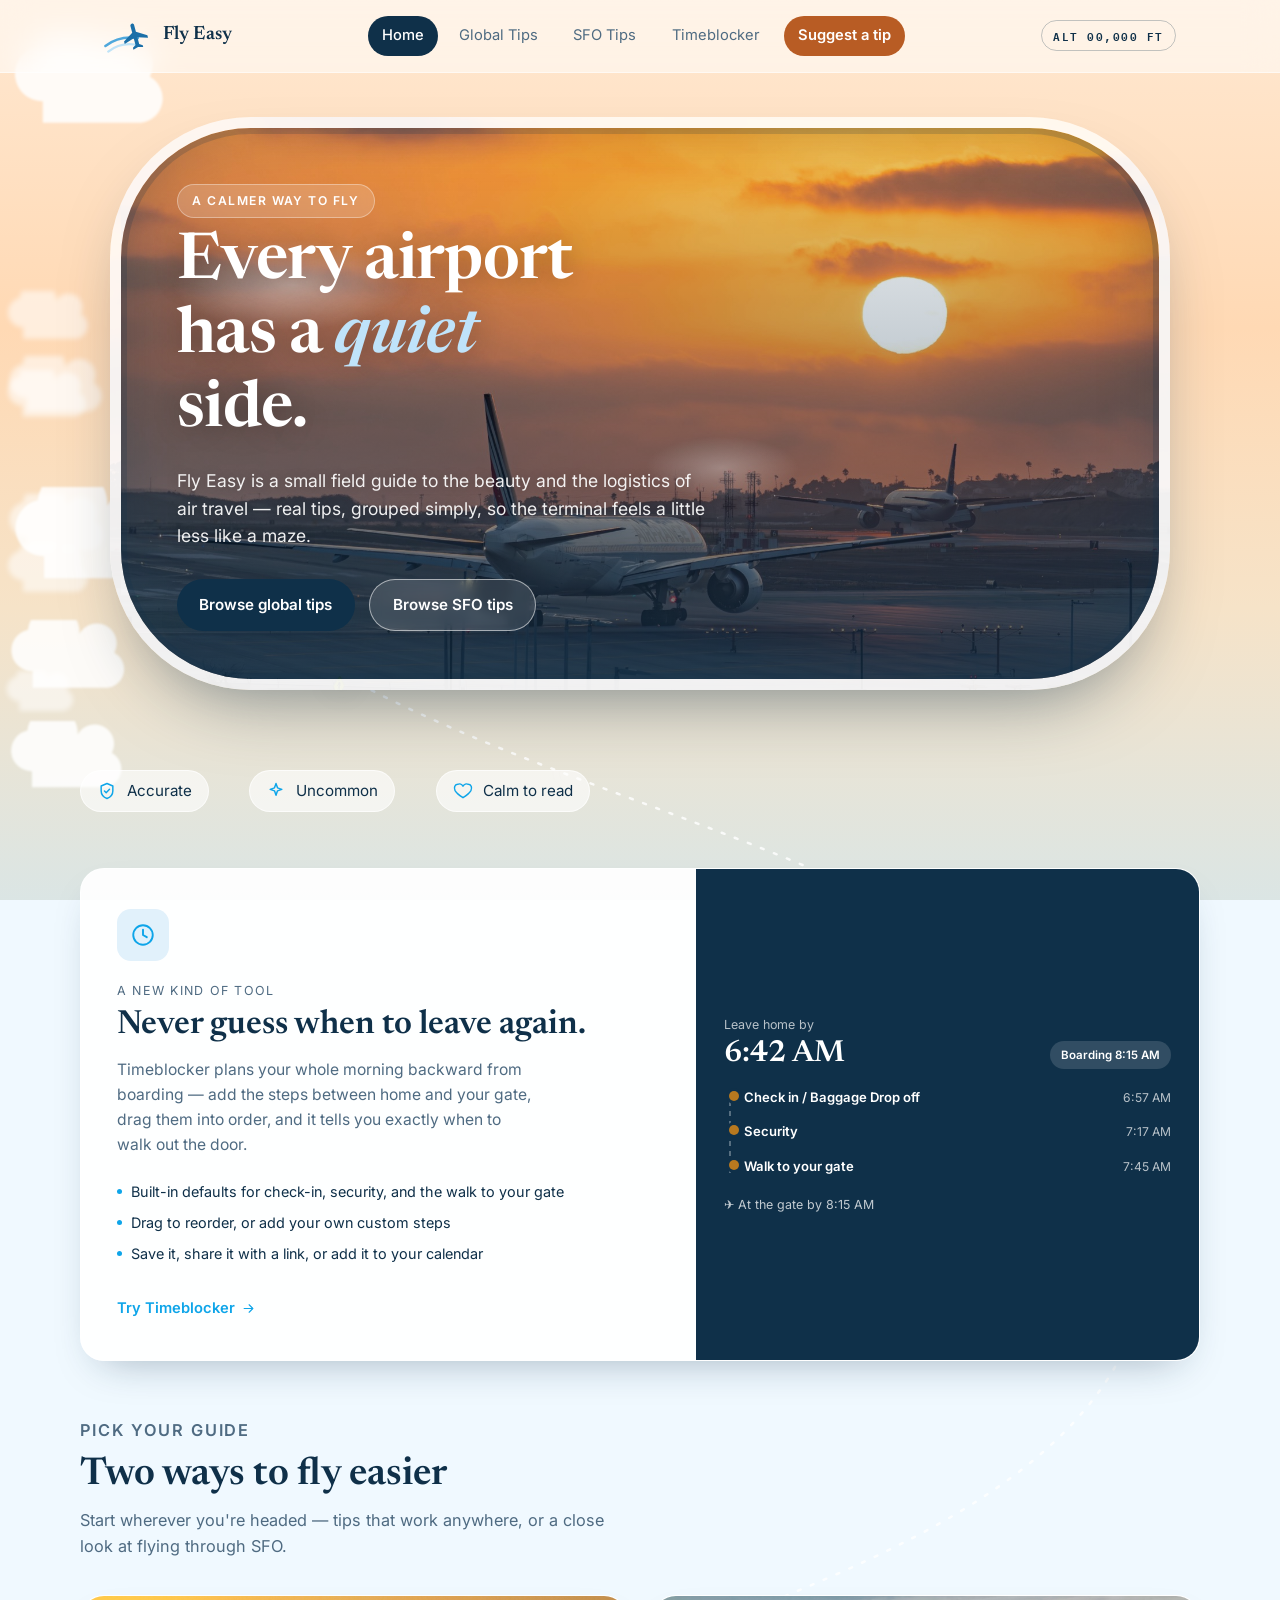
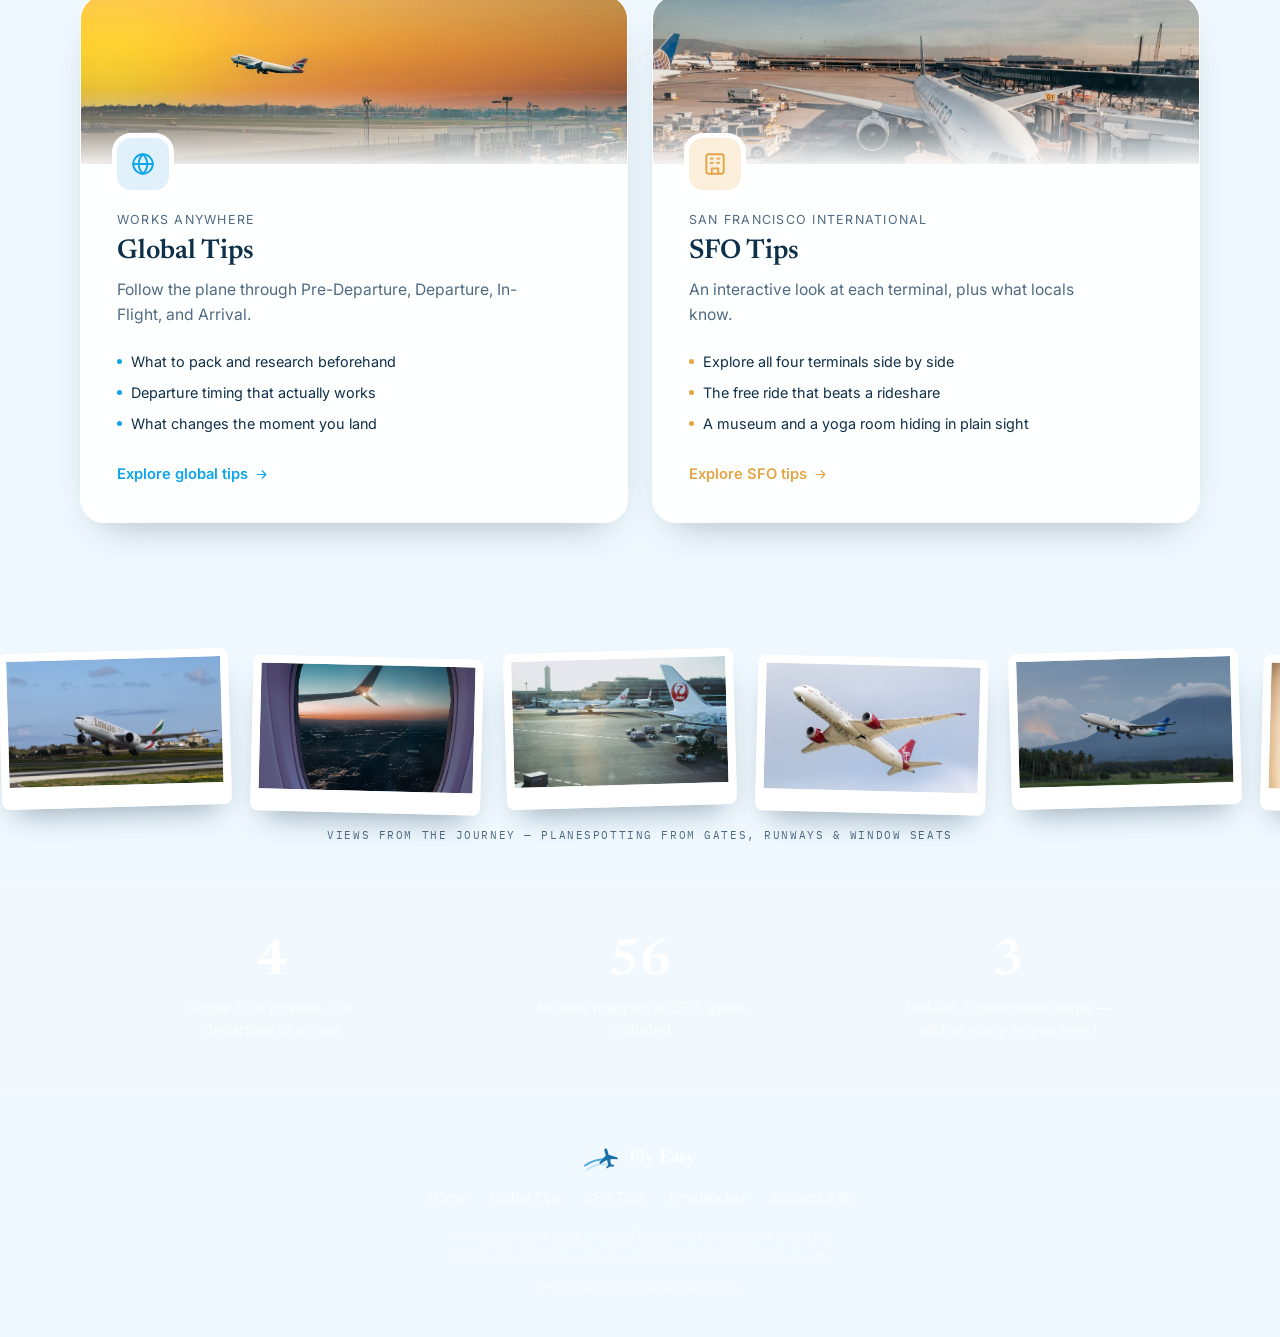
==== index.html @ 77ad450e "Redesign mobile nav, fix SFO map/toggle, and verify all tip content - Replace the mobile hamburger d" ====
<!doctype html>
<html lang="en">
<head>
<meta charset="UTF-8">
<meta name="viewport" content="width=device-width, initial-scale=1.0, viewport-fit=cover">
<title>Fly Easy — Airport Tips That Actually Help</title>
<meta name="description" content="Fly Easy shows travelers the beauty of airports and eases the stress of flying with real, useful tips — for any airport, and specifically for SFO.">
<link rel="icon" href="data:image/svg+xml,<svg xmlns=%22http://www.w3.org/2000/svg%22 viewBox=%22195 118 212 224%22><path d=%22M21,16V14L13,9V3.5C13,2.67,12.33,2,11.5,2C10.67,2,10,2.67,10,3.5V9L2,14V16L10,13.5V19L7.5,20.5V22L11.5,21L15.5,22V20.5L13,19V13.5L21,16Z%22 fill=%22%231B6FA8%22 transform=%22translate(300,230) rotate(-15) scale(9) translate(-11.5,-12)%22/></svg>">
<link rel="preconnect" href="https://fonts.googleapis.com">
<link rel="preconnect" href="https://fonts.gstatic.com" crossorigin>
<link href="https://fonts.googleapis.com/css2?family=Newsreader:ital,wght@0,500;0,600;1,500&family=Inter:wght@400;500;600;700&family=IBM+Plex+Mono:wght@500;600&display=swap" rel="stylesheet">
<link rel="stylesheet" href="styles.css?v=48">
</head>
<body>

<a class="skip-link" href="#main">Skip to content</a>

<div class="page-transition" id="page-transition" aria-hidden="true">
  <div class="page-transition__veil"></div>
  <span class="page-transition__puff page-transition__puff--l"></span>
  <span class="page-transition__puff page-transition__puff--r"></span>
  <span class="page-transition__plane">
    <svg viewBox="0 0 24 24"><path d="M2 13l8-2 5-8 2 1-3 7 6-1 2 2-7 3-2 6-2-1 1-5-6 2z" fill="currentColor" stroke="none"/></svg>
  </span>
</div>

<header class="site-nav">
  <div class="site-nav__inner">
    <a class="site-nav__brand" href="index.html">
      <span class="site-nav__mark"><img src="images/flyeasy-mark.svg" alt="" width="48" height="34"></span>
      <span class="site-nav__word">Fly Easy</span>
    </a>
    <div class="site-nav__right">
      <nav class="site-nav__links" id="siteNavLinks" aria-label="Main navigation">
      <a href="index.html" aria-current="page">Home</a>
      <a href="global.html">Global Tips</a>
      <a href="sfo.html">SFO Tips</a>
      <a href="timeblocker.html">Timeblocker</a>
      </nav>
      <a class="site-nav__cta" href="https://forms.gle/eSWeZWQoHny6DYSU7" target="_blank" rel="noopener">Suggest a tip</a>
      <button class="site-nav__toggle" id="siteNavToggle" type="button" aria-expanded="false" aria-controls="siteNavLinks" aria-label="Open menu">
        <svg viewBox="0 0 24 24" fill="none" stroke="currentColor" stroke-width="2" aria-hidden="true"><path d="M4 7h16M4 12h16M4 17h16"/></svg>
      </button>
    </div>
  </div>
</header>

<nav class="mobile-tabbar" aria-label="Primary">
  <a class="mobile-tabbar__item" href="index.html" aria-current="page">
    <span class="icon mobile-tabbar__icon"><svg viewBox="0 0 24 24"><path d="M4 10.5L12 4l8 6.5"/><path d="M6 9.5V19a1 1 0 001 1h3v-6h4v6h3a1 1 0 001-1V9.5"/></svg></span>
    <span class="mobile-tabbar__label">Home</span>
  </a>
  <a class="mobile-tabbar__item" href="global.html">
    <span class="icon mobile-tabbar__icon"><svg viewBox="0 0 24 24"><circle cx="12" cy="12" r="9"/><path d="M3 12h18M12 3c2.5 2.5 4 6 4 9s-1.5 6.5-4 9c-2.5-2.5-4-6-4-9s1.5-6.5 4-9z"/></svg></span>
    <span class="mobile-tabbar__label">Global</span>
  </a>
  <a class="mobile-tabbar__item" href="sfo.html">
    <span class="icon mobile-tabbar__icon"><svg viewBox="0 0 24 24"><rect x="4" y="3" width="16" height="18" rx="2"/><path d="M9 21v-5h6v5"/><path d="M8 7h2M14 7h2M8 11h2M14 11h2"/></svg></span>
    <span class="mobile-tabbar__label">SFO</span>
  </a>
  <a class="mobile-tabbar__item" href="timeblocker.html">
    <span class="icon mobile-tabbar__icon"><svg viewBox="0 0 24 24"><circle cx="12" cy="12" r="9"/><path d="M12 7v5l3.5 2"/></svg></span>
    <span class="mobile-tabbar__label">Timeblocker</span>
  </a>
</nav>

<main id="main">

  <section class="photo-hero" style="background-image: url('images/runway-sunset-heavies.jpg');">
    <div class="photo-hero__scrim" aria-hidden="true"></div>
    <div class="photo-hero__content">
      <p class="eyebrow eyebrow--onphoto">A calmer way to fly</p>
      <h1 class="photo-hero__title">Every airport<br>has a <em>quiet</em><br>side.</h1>
      <p class="photo-hero__sub">Fly Easy is a small field guide to the beauty and the logistics of air travel — real tips, grouped simply, so the terminal feels a little less like a maze.</p>
      <div class="hero__actions">
        <a class="btn btn--primary" href="global.html">Browse global tips</a>
        <a class="btn btn--ghost-onphoto" href="sfo.html">Browse SFO tips</a>
      </div>
    </div>
  </section>

  <section class="value-strip-wrap container">
    <div class="value-strip">
      <span class="value-item"><span class="icon"><svg viewBox="0 0 24 24"><path d="M12 3l7 3v6c0 4.5-3 7.5-7 9-4-1.5-7-4.5-7-9V6l7-3z"/><path d="M9 12l2 2 4-4"/></svg></span>Accurate</span>
      <span class="value-item"><span class="icon"><svg viewBox="0 0 24 24"><path d="M12 3l1.8 5.2L19 10l-5.2 1.8L12 17l-1.8-5.2L5 10l5.2-1.8L12 3z"/></svg></span>Uncommon</span>
      <span class="value-item"><span class="icon"><svg viewBox="0 0 24 24"><path d="M12 20s-7-4.35-9.5-8.5C.8 8 2 4.5 5.5 4a5 5 0 016.5 2.2A5 5 0 0118.5 4C22 4.5 23.2 8 21.5 11.5 19 15.65 12 20 12 20z"/></svg></span>Calm to read</span>
    </div>
  </section>

  <section class="tb-feature container">
    <a class="tb-feature__card" href="timeblocker.html">
      <div class="tb-feature__body">
        <span class="tb-feature__icon"><span class="icon"><svg viewBox="0 0 24 24" fill="none" stroke="currentColor" stroke-width="1.8"><circle cx="12" cy="12" r="9"/><path d="M12 7v5l3.5 2"/></svg></span></span>
        <p class="dest-card__eyebrow">A new kind of tool</p>
        <h2>Never guess when to leave again.</h2>
        <p class="tb-feature__desc">Timeblocker plans your whole morning backward from boarding — add the steps between home and your gate, drag them into order, and it tells you exactly when to walk out the door.</p>
        <ul class="dest-card__list">
          <li>Built-in defaults for check-in, security, and the walk to your gate</li>
          <li>Drag to reorder, or add your own custom steps</li>
          <li>Save it, share it with a link, or add it to your calendar</li>
        </ul>
        <span class="dest-card__cta tb-feature__cta">Try Timeblocker <span class="icon"><svg viewBox="0 0 24 24"><path d="M5 12h14M13 6l6 6-6 6"/></svg></span></span>
      </div>
      <div class="tb-feature__preview" aria-hidden="true">
        <div class="tbp-hero">
          <div>
            <p class="tbp-hero__label">Leave home by</p>
            <p class="tbp-hero__time">6:42 AM</p>
          </div>
          <span class="tbp-hero__board">Boarding 8:15 AM</span>
        </div>
        <div class="tbp-rail">
          <div class="tbp-row">
            <span class="tbp-dot"></span>
            <span class="tbp-row__title">Check in / Baggage Drop off</span>
            <span class="tbp-row__time">6:57 AM</span>
          </div>
          <div class="tbp-row">
            <span class="tbp-dot"></span>
            <span class="tbp-row__title">Security</span>
            <span class="tbp-row__time">7:17 AM</span>
          </div>
          <div class="tbp-row">
            <span class="tbp-dot"></span>
            <span class="tbp-row__title">Walk to your gate</span>
            <span class="tbp-row__time">7:45 AM</span>
          </div>
        </div>
        <p class="tbp-note">✈ At the gate by 8:15 AM</p>
      </div>
    </a>
  </section>

  <section class="destinations container">
    <div class="destinations__head">
      <p class="eyebrow">Pick your guide</p>
      <h2>Two ways to fly easier</h2>
      <p>Start wherever you're headed — tips that work anywhere, or a close look at flying through SFO.</p>
    </div>

    <div class="dest-grid">

      <a class="dest-card dest-card--global" href="global.html">
        <span class="dest-card__photo" style="background-image: url('images/takeoff-sunset.jpg');" aria-hidden="true"></span>
        <div class="dest-card__body">
          <span class="dest-card__icon"><span class="icon"><svg viewBox="0 0 24 24"><circle cx="12" cy="12" r="9"/><path d="M3 12h18M12 3c2.5 2.5 4 6 4 9s-1.5 6.5-4 9c-2.5-2.5-4-6-4-9s1.5-6.5 4-9z"/></svg></span></span>
          <p class="dest-card__eyebrow">Works anywhere</p>
          <h3>Global Tips</h3>
          <p class="dest-card__desc">Follow the plane through Pre-Departure, Departure, In-Flight, and Arrival.</p>
          <ul class="dest-card__list">
            <li>What to pack and research beforehand</li>
            <li>Departure timing that actually works</li>
            <li>What changes the moment you land</li>
          </ul>
          <span class="dest-card__cta">Explore global tips <span class="icon"><svg viewBox="0 0 24 24"><path d="M5 12h14M13 6l6 6-6 6"/></svg></span></span>
        </div>
      </a>

      <a class="dest-card dest-card--sfo" href="sfo.html">
        <span class="dest-card__photo" style="background-image: url('images/sfo-gate-united.jpg');" aria-hidden="true"></span>
        <div class="dest-card__body">
          <span class="dest-card__icon"><span class="icon"><svg viewBox="0 0 24 24"><rect x="4" y="3" width="16" height="18" rx="2"/><path d="M9 21v-5h6v5"/><path d="M8 7h2M14 7h2M8 11h2M14 11h2"/></svg></span></span>
          <p class="dest-card__eyebrow">San Francisco International</p>
          <h3>SFO Tips</h3>
          <p class="dest-card__desc">An interactive look at each terminal, plus what locals know.</p>
          <ul class="dest-card__list">
            <li>Explore all four terminals side by side</li>
            <li>The free ride that beats a rideshare</li>
            <li>A museum and a yoga room hiding in plain sight</li>
          </ul>
          <span class="dest-card__cta">Explore SFO tips <span class="icon"><svg viewBox="0 0 24 24"><path d="M5 12h14M13 6l6 6-6 6"/></svg></span></span>
        </div>
      </a>

    </div>
  </section>

  <section class="filmstrip" aria-label="Views from the journey">
    <div class="filmstrip__track" aria-hidden="true">
      <span class="filmstrip__item" style="background-image: url('images/emirates-takeoff-roll.jpg');"></span>
      <span class="filmstrip__item" style="background-image: url('images/window-wing-citylights.jpg');"></span>
      <span class="filmstrip__item" style="background-image: url('images/jal-gates-goldenhour.jpg');"></span>
      <span class="filmstrip__item" style="background-image: url('images/virgin-climbout.jpg');"></span>
      <span class="filmstrip__item" style="background-image: url('images/garuda-volcano-takeoff.jpg');"></span>
      <span class="filmstrip__item" style="background-image: url('images/window-wing-clouds-ground.jpg');"></span>
      <span class="filmstrip__item" style="background-image: url('images/vietnam-takeoff-city.jpg');"></span>
      <span class="filmstrip__item" style="background-image: url('images/ita-blue-at-gate.jpg');"></span>
      <span class="filmstrip__item" style="background-image: url('images/emirates-takeoff-roll.jpg');"></span>
      <span class="filmstrip__item" style="background-image: url('images/window-wing-citylights.jpg');"></span>
      <span class="filmstrip__item" style="background-image: url('images/jal-gates-goldenhour.jpg');"></span>
      <span class="filmstrip__item" style="background-image: url('images/virgin-climbout.jpg');"></span>
      <span class="filmstrip__item" style="background-image: url('images/garuda-volcano-takeoff.jpg');"></span>
      <span class="filmstrip__item" style="background-image: url('images/window-wing-clouds-ground.jpg');"></span>
      <span class="filmstrip__item" style="background-image: url('images/vietnam-takeoff-city.jpg');"></span>
      <span class="filmstrip__item" style="background-image: url('images/ita-blue-at-gate.jpg');"></span>
    </div>
    <p class="filmstrip__label">Views from the journey — planespotting from gates, runways &amp; window seats</p>
  </section>

  <section class="stat-band">
    <div class="container stat-band__grid">
      <div class="stat-item">
        <p class="stat-item__num">4</p>
        <p class="stat-item__label">Global Tips phases, pre-departure to arrival</p>
      </div>
      <div class="stat-item">
        <p class="stat-item__num">56</p>
        <p class="stat-item__label">Airlines mapped at SFO, gates included</p>
      </div>
      <div class="stat-item">
        <p class="stat-item__num">3</p>
        <p class="stat-item__label">Default Timeblocker steps — add as many as you need</p>
      </div>
    </div>
  </section>

</main>

<footer class="site-footer">
  <div class="container site-footer__inner">
    <p class="site-footer__brand"><img src="images/flyeasy-mark.svg" alt="" width="37" height="26">Fly Easy</p>
    <nav class="site-footer__links" aria-label="Footer navigation">
      <a href="index.html">Home</a>
      <a href="global.html">Global Tips</a>
      <a href="sfo.html">SFO Tips</a>
      <a href="timeblocker.html">Timeblocker</a>
      <a href="https://forms.gle/eSWeZWQoHny6DYSU7" target="_blank" rel="noopener">Suggest a tip</a>
    </nav>
    <p class="site-footer__note">An independent guide, not affiliated with any airport or airline. Details can change — always confirm specifics before you fly.</p>
    <p class="site-footer__credit">Photography via Unsplash &amp; Pexels.</p>
  </div>
</footer>

<div class="survey-toast" id="surveyToast" hidden>
  <button class="survey-toast__close" type="button" aria-label="Dismiss">
    <svg viewBox="0 0 24 24" fill="none" stroke="currentColor" stroke-width="2" aria-hidden="true"><path d="M6 6l12 12M18 6L6 18"/></svg>
  </button>
  <p class="survey-toast__title">Got a sec?</p>
  <p class="survey-toast__text">Help shape Fly Easy — a quick survey on what's working and what's missing.</p>
  <a class="survey-toast__cta" id="surveyToastCta" href="https://forms.gle/eSWeZWQoHny6DYSU7" target="_blank" rel="noopener">Take the survey</a>
</div>

<script src="script.js?v=51"></script>
</body>
</html>
---- styles.css ----
/* ============================================================
   Fly Easy — Serene Skyway design system
   Calm, editorial, light-blue. Serif headlines (Newsreader) +
   Inter for body/UI. Mono reserved only for airport codes.
   ============================================================ */

:root {
  /* Named palette */
  --sky-mist: #F0F9FF;
  --sky-pale: #E3F2FB;
  --cloud-white: #FFFFFF;
  --deep-navy: #0F3049;
  --horizon-blue: #0EA5E9;
  --amber-badge: #E3A548;

  /* Derived */
  --text-muted: #4F6B82;
  --border-soft: #CFE7F6;
  --icon-bg: #E1F1FB;

  /* Journey phases (Global Tips) */
  --phase-predeparture: #6B4E8C;
  --phase-predeparture-tint: #EFEAFB;
  --phase-departure: #0972A6;
  --phase-departure-tint: #E3F5FE;
  --phase-inflight: #0A6E63;
  --phase-inflight-tint: #E1F4F1;
  --phase-arrival: #B85C24;
  --phase-arrival-tint: #FCEADD;
  --tip-highlight: #B8791F;
  --tip-highlight-tint: #FBF1DD;
  /* Distinct from --tip-highlight so "Food & drink" and "Relax &
     explore" don't read as the same muddy amber in the sidebar. */
  --heading-explore: #9C3D5E;
  --warning-red: #B42318;
  --warning-red-tint: #FCEAE8;

  /* Type */
  --font-display: "Newsreader", Georgia, serif;
  --font-body: "Inter", ui-sans-serif, system-ui, sans-serif;
  --font-mono: "IBM Plex Mono", ui-monospace, SFMono-Regular, monospace;

  /* Layout */
  --max-width: 1120px;
  --radius-lg: 24px;
  --radius-md: 16px;
  --radius-pill: 999px;

  --ease: cubic-bezier(0.16, 1, 0.3, 1);
}

*, *::before, *::after { box-sizing: border-box; }

html { scroll-padding-top: 90px; }

body {
  margin: 0;
  background: var(--sky-mist);
  color: var(--deep-navy);
  font-family: var(--font-body);
  font-size: 16px;
  line-height: 1.6;
  -webkit-font-smoothing: antialiased;
}

img, svg { display: block; max-width: 100%; }
a { color: inherit; }

h1, h2, h3 {
  font-family: var(--font-display);
  line-height: 1.15;
  margin: 0;
  font-weight: 600;
  color: var(--deep-navy);
}

p { margin: 0; }
ul { margin: 0; padding: 0; list-style: none; }

.icon svg {
  width: 100%;
  height: 100%;
  fill: none;
  stroke: currentColor;
  stroke-width: 1.75;
  stroke-linecap: round;
  stroke-linejoin: round;
}

.skip-link {
  position: absolute;
  left: -9999px;
  top: 0;
  background: var(--deep-navy);
  color: var(--cloud-white);
  padding: 0.75rem 1.25rem;
  border-radius: 0 0 8px 0;
  z-index: 200;
}
.skip-link:focus { left: 0; }

:focus-visible {
  outline: 3px solid var(--horizon-blue);
  outline-offset: 3px;
  border-radius: 4px;
}

/* ============================================================
   Page transition (plane-flying enter/exit between pages)
   Enter animation is pure CSS (no JS dependency, no flash-of-
   content risk). Exit animation is triggered by script.js on
   internal link clicks, before the browser navigates away.
   ============================================================ */
.page-transition {
  position: fixed;
  inset: 0;
  z-index: 9999;
  display: flex;
  align-items: center;
  justify-content: center;
  pointer-events: none;
}
.page-transition__veil {
  position: absolute;
  inset: 0;
  background: var(--sky-mist);
  opacity: 0.45;
  animation: pt-veil-fade 0.6s cubic-bezier(0.4, 0, 0.2, 1) 0.12s forwards;
}
.page-transition__plane {
  position: relative;
  display: block;
  width: 56px;
  height: 56px;
  color: var(--horizon-blue);
  opacity: 0;
  filter: drop-shadow(0 6px 12px rgba(15, 48, 73, 0.25));
  animation: pt-plane-fly 0.6s cubic-bezier(0.4, 0, 0.2, 1) 0.12s forwards;
}
.page-transition__plane svg { width: 100%; height: 100%; }

@keyframes pt-veil-fade {
  0% { opacity: 0.45; }
  65% { opacity: 0.45; }
  100% { opacity: 0; visibility: hidden; }
}
@keyframes pt-plane-fly {
  0% { transform: translateX(-55vw) translateY(16px) rotate(-8deg); opacity: 0; }
  18% { opacity: 1; }
  82% { opacity: 1; }
  100% { transform: translateX(55vw) translateY(-16px) rotate(6deg); opacity: 0; }
}

.page-transition.is-exiting .page-transition__veil {
  animation: pt-veil-fade-in 0.48s cubic-bezier(0.4, 0, 0.2, 1) forwards;
}
.page-transition.is-exiting .page-transition__plane {
  animation: pt-plane-fly 0.48s cubic-bezier(0.4, 0, 0.2, 1) forwards;
}
@keyframes pt-veil-fade-in {
  0% { opacity: 0; visibility: visible; }
  100% { opacity: 0.45; visibility: visible; }
}

@media (prefers-reduced-motion: reduce) {
  .page-transition { display: none; }
}

.eyebrow {
  font-family: var(--font-body);
  text-transform: uppercase;
  font-size: 0.76rem;
  letter-spacing: 0.12em;
  font-weight: 600;
  color: var(--horizon-blue);
  margin: 0 0 0.6rem;
}

.container {
  max-width: var(--max-width);
  margin: 0 auto;
  padding: 0 1.5rem;
}

/* ============================================================
   Nav
   ============================================================ */
.site-nav {
  position: sticky;
  top: 0;
  z-index: 100;
  background: rgba(240, 249, 255, 0.85);
  backdrop-filter: blur(10px);
  border-bottom: 1px solid var(--border-soft);
}

.site-nav__inner {
  max-width: var(--max-width);
  margin: 0 auto;
  padding: 1rem 1.5rem;
  display: flex;
  align-items: center;
  justify-content: space-between;
  gap: 1rem;
}

.site-nav__brand {
  display: inline-flex;
  align-items: center;
  gap: 0.65rem;
  text-decoration: none;
  color: var(--deep-navy);
  flex: none;
}
.site-nav__mark {
  display: flex;
  align-items: center;
  flex: none;
}
.site-nav__mark img { height: 34px; width: auto; display: block; }
.site-nav__word {
  font-family: var(--font-display);
  font-weight: 600;
  font-size: 1.2rem;
  letter-spacing: 0.01em;
}

/* Everything but the brand lives in one right-hand cluster, so the
   two of them can just split the row with justify-content: space-
   between — no fiddly 3-way distribution to get right. */
.site-nav__right {
  display: flex;
  align-items: center;
  gap: 0.6rem;
}

.site-nav__links {
  display: flex;
  gap: 0.4rem;
  font-size: 0.92rem;
}
.site-nav__links a {
  text-decoration: none;
  color: var(--text-muted);
  padding: 0.5rem 0.9rem;
  border-radius: var(--radius-pill);
  white-space: nowrap;
  transition: background 0.2s var(--ease), color 0.2s var(--ease);
}
.site-nav__links a:hover { background: var(--sky-pale); color: var(--deep-navy); }
.site-nav__links a[aria-current="page"] {
  background: var(--deep-navy);
  color: var(--cloud-white);
  font-weight: 500;
}
/* Distinct warm accent so this stands apart from the regular nav
   links — a deliberate "pop" rather than another blue/navy link.
   Sits outside .site-nav__links now so it stays visible even when
   the page links collapse into the hamburger menu below desktop. */
.site-nav__cta {
  display: inline-flex;
  align-items: center;
  text-decoration: none;
  padding: 0.5rem 0.9rem;
  border-radius: var(--radius-pill);
  background: var(--phase-arrival);
  color: var(--cloud-white);
  font-weight: 600;
  font-size: 0.92rem;
  white-space: nowrap;
  flex: none;
  transition: background 0.2s var(--ease);
}
.site-nav__cta:hover { background: #A34F1D; color: var(--cloud-white); }

/* Hidden on desktop; becomes the entry point to the page links
   once they no longer fit in one row (see max-width: 1024px). */
.site-nav__toggle {
  display: none;
  align-items: center;
  justify-content: center;
  width: 42px;
  height: 42px;
  padding: 0;
  border-radius: var(--radius-pill);
  border: 1.5px solid var(--border-soft);
  background: var(--cloud-white);
  color: var(--deep-navy);
  cursor: pointer;
  flex: none;
  transition: border-color 0.2s var(--ease), color 0.2s var(--ease), background 0.2s var(--ease);
}
.site-nav__toggle svg { width: 19px; height: 19px; }
.site-nav__toggle:hover { border-color: var(--horizon-blue); color: var(--horizon-blue); }
.site-nav__toggle[aria-expanded="true"] { background: var(--sky-pale); border-color: var(--horizon-blue); color: var(--horizon-blue); }

/* Below desktop width, 5 page links no longer fit beside the CTA
   without crowding — swap them for a hamburger-triggered dropdown.
   "Suggest a tip" stays visible; it's a click-through CTA, not a
   page link, so it doesn't belong behind the toggle. */
@media (max-width: 1024px) {
  .site-nav__toggle { display: inline-flex; }
  .site-nav__links {
    display: none;
    position: absolute;
    top: 100%;
    left: 0;
    right: 0;
    flex-direction: column;
    gap: 0.15rem;
    background: var(--cloud-white);
    padding: 0.6rem 1.15rem 0.9rem;
    border-top: 1px solid var(--border-soft);
    box-shadow: 0 16px 28px rgba(15, 48, 73, 0.12);
  }
  .site-nav__links.is-open { display: flex; }
  .site-nav__links a { padding: 0.75rem 0.9rem; font-size: 0.95rem; }

  body[data-tod="dusk"] .site-nav__links,
  body[data-tod="night"] .site-nav__links {
    background: rgba(10, 17, 40, 0.97);
    border-top-color: rgba(255, 255, 255, 0.14);
  }
}

/* ============================================================
   Mobile bottom tab bar — below 640px, five page links crammed
   behind a top-corner hamburger meant an extra tap just to see
   where you could go. A fixed bottom bar puts every page one
   thumb-reach away, the way a phone nav should work. The top bar
   keeps just the brand and the "Suggest a tip" CTA; the page links
   and the hamburger that opened them move to the bottom bar.
   ============================================================ */
.mobile-tabbar { display: none; }

@media (max-width: 640px) {
  .site-nav__links { display: none !important; }
  .site-nav__toggle { display: none; }

  body { padding-bottom: calc(68px + env(safe-area-inset-bottom)); }

  .mobile-tabbar {
    display: flex;
    position: fixed;
    left: 0;
    right: 0;
    bottom: 0;
    z-index: 60;
    background: rgba(255, 255, 255, 0.92);
    backdrop-filter: blur(20px);
    -webkit-backdrop-filter: blur(20px);
    border-top: 1px solid var(--border-soft);
    padding: 0.3rem 0.3rem calc(0.3rem + env(safe-area-inset-bottom));
    box-shadow: 0 -10px 28px -16px rgba(15, 48, 73, 0.22);
    animation: tabbar-rise 0.45s cubic-bezier(0.16, 1, 0.3, 1) both;
  }
}

@keyframes tabbar-rise {
  from { opacity: 0; transform: translateY(14px); }
  to { opacity: 1; transform: translateY(0); }
}

.mobile-tabbar__item {
  flex: 1 1 0;
  min-width: 0;
  display: flex;
  flex-direction: column;
  align-items: center;
  justify-content: center;
  gap: 3px;
  padding: 0.4rem 0.15rem 0.35rem;
  text-decoration: none;
  color: var(--text-muted);
  border-radius: 16px;
  -webkit-tap-highlight-color: transparent;
  transition: color 0.2s var(--ease), background 0.2s var(--ease), transform 0.15s var(--ease);
}
.mobile-tabbar__icon { width: 22px; height: 22px; transition: transform 0.25s var(--ease); }
.mobile-tabbar__label { font-size: 0.62rem; font-weight: 600; letter-spacing: 0.01em; white-space: nowrap; }

.mobile-tabbar__item:active { transform: scale(0.92); }

.mobile-tabbar__item[aria-current="page"] {
  color: var(--deep-navy);
  background: var(--sky-pale);
}
.mobile-tabbar__item[aria-current="page"] .mobile-tabbar__icon { transform: translateY(-1px); }

body[data-tod="dusk"] .mobile-tabbar,
body[data-tod="night"] .mobile-tabbar {
  background: rgba(10, 17, 40, 0.94);
  border-top-color: rgba(255, 255, 255, 0.14);
}
body[data-tod="dusk"] .mobile-tabbar__item,
body[data-tod="night"] .mobile-tabbar__item { color: rgba(255, 255, 255, 0.6); }
body[data-tod="dusk"] .mobile-tabbar__item[aria-current="page"],
body[data-tod="night"] .mobile-tabbar__item[aria-current="page"] {
  color: #FFF;
  background: rgba(255, 255, 255, 0.14);
}

@media (prefers-reduced-motion: reduce) {
  .mobile-tabbar { animation: none; }
  .mobile-tabbar__item, .mobile-tabbar__icon { transition: none; }
}

/* ============================================================
   Buttons / links
   ============================================================ */
.btn {
  display: inline-flex;
  align-items: center;
  gap: 0.45rem;
  padding: 0.8rem 1.4rem;
  border-radius: var(--radius-pill);
  font-family: var(--font-body);
  font-weight: 600;
  font-size: 0.95rem;
  text-decoration: none;
  border: none;
  cursor: pointer;
  transition: transform 0.2s var(--ease), box-shadow 0.2s var(--ease), background 0.2s var(--ease);
}
.btn--primary {
  background: var(--deep-navy);
  color: var(--cloud-white);
  box-shadow: 0 10px 24px -12px rgba(15, 48, 73, 0.5);
}
.btn--primary:hover { transform: translateY(-2px); box-shadow: 0 14px 28px -12px rgba(15, 48, 73, 0.45); }
.btn--ghost {
  background: var(--cloud-white);
  color: var(--deep-navy);
  border: 1.5px solid var(--border-soft);
}
.btn--ghost:hover { border-color: var(--horizon-blue); color: var(--horizon-blue); transform: translateY(-2px); }

/* ============================================================
   Hero (index)
   ============================================================ */
.hero__actions { display: flex; gap: 0.9rem; flex-wrap: wrap; }

/* value strip */
.value-strip-wrap { padding: 2.5rem 0 0.5rem; }
.value-strip {
  display: flex;
  gap: 2.5rem;
  flex-wrap: wrap;
}
.value-item { display: flex; align-items: center; gap: 0.65rem; color: var(--text-muted); font-size: 0.95rem; }
.value-item .icon { width: 20px; height: 20px; color: var(--horizon-blue); flex: none; }

/* ============================================================
   Photography: full-bleed photo hero (index, sfo, global page-header)
   ============================================================ */
.photo-hero {
  position: relative;
  min-height: 560px;
  margin-bottom: 1.5rem;
  display: flex;
  align-items: flex-end;
  background-size: cover;
  background-position: center 35%;
  overflow: hidden;
}
.photo-hero__scrim {
  position: absolute;
  inset: 0;
  background: linear-gradient(180deg,
    rgba(15, 48, 73, 0.05) 0%,
    rgba(15, 48, 73, 0.32) 48%,
    rgba(15, 48, 73, 0.72) 78%,
    var(--sky-mist) 100%);
}
.photo-hero__content {
  position: relative;
  z-index: 1;
  max-width: var(--max-width);
  margin: 0 auto;
  width: 100%;
  padding: 4rem 1.5rem 3.25rem;
  color: #fff;
}
.photo-hero__title {
  font-family: var(--font-display);
  font-size: clamp(2.6rem, 5.5vw, 4rem);
  font-weight: 600;
  color: #fff;
  margin: 0 0 1.2rem;
  letter-spacing: -0.01em;
  text-shadow: 0 2px 28px rgba(0, 0, 0, 0.3);
}
.photo-hero__title em { font-style: italic; color: #BFE3FA; }
.photo-hero__sub {
  max-width: 48ch;
  color: rgba(255, 255, 255, 0.92);
  font-size: 1.1rem;
  line-height: 1.55;
  margin: 0 0 1.85rem;
  text-shadow: 0 1px 12px rgba(0, 0, 0, 0.25);
}
.photo-hero__caption {
  position: absolute;
  right: 1.5rem;
  bottom: 1rem;
  z-index: 1;
  font-family: var(--font-mono);
  font-size: 0.72rem;
  letter-spacing: 0.03em;
  color: rgba(255, 255, 255, 0.68);
}

.eyebrow--onphoto {
  display: inline-flex;
  color: #fff;
  background: rgba(255, 255, 255, 0.16);
  border: 1px solid rgba(255, 255, 255, 0.35);
  padding: 0.4rem 0.9rem;
  border-radius: var(--radius-pill);
  backdrop-filter: blur(6px);
}

.btn--ghost-onphoto {
  background: rgba(255, 255, 255, 0.12);
  color: #fff;
  border: 1.5px solid rgba(255, 255, 255, 0.55);
  backdrop-filter: blur(6px);
}
.btn--ghost-onphoto:hover { background: rgba(255, 255, 255, 0.22); border-color: #fff; transform: translateY(-2px); }

/* ============================================================
   Photography: photo band (section divider with photo + text)
   ============================================================ */
.photo-band {
  position: relative;
  min-height: 300px;
  margin: 3rem 0;
  border-radius: var(--radius-lg);
  overflow: hidden;
  background-size: cover;
  background-position: center;
  display: flex;
  align-items: center;
}
.photo-band__scrim {
  position: absolute;
  inset: 0;
  background: linear-gradient(100deg, rgba(15, 48, 73, 0.82) 0%, rgba(15, 48, 73, 0.45) 42%, rgba(15, 48, 73, 0.08) 68%);
}
.photo-band__content {
  position: relative;
  z-index: 1;
  padding: 2.5rem 2.75rem;
  max-width: 480px;
}
.photo-band__title {
  font-family: var(--font-display);
  font-size: clamp(1.5rem, 3vw, 2rem);
  font-weight: 600;
  color: #fff;
  margin: 0.6rem 0 0.6rem;
  text-shadow: 0 2px 16px rgba(0, 0, 0, 0.3);
}
.photo-band__text {
  color: rgba(255, 255, 255, 0.9);
  font-size: 1rem;
  line-height: 1.55;
  max-width: 40ch;
  text-shadow: 0 1px 10px rgba(0, 0, 0, 0.25);
}

/* ============================================================
   Destination cards (index)
   ============================================================ */
.destinations { padding: 3rem 0 5rem; }
.destinations__head { max-width: 56ch; margin-bottom: 2.25rem; }
.destinations__head h2 { font-size: clamp(1.8rem, 3.2vw, 2.4rem); margin-bottom: 0.6rem; }
.destinations__head p { color: var(--text-muted); font-size: 1.02rem; }

.dest-grid {
  display: grid;
  grid-template-columns: 1fr 1fr;
  gap: 1.5rem;
}

.dest-card {
  position: relative;
  display: block;
  background: var(--cloud-white);
  border: 1px solid var(--border-soft);
  border-radius: var(--radius-lg);
  padding: 0;
  text-decoration: none;
  color: var(--deep-navy);
  overflow: hidden;
  transition: transform 0.25s var(--ease), box-shadow 0.25s var(--ease), border-color 0.25s var(--ease);
}
.dest-card:hover {
  transform: translateY(-4px);
  box-shadow: 0 22px 40px -20px rgba(15, 48, 73, 0.28);
  border-color: var(--horizon-blue);
}

.dest-card__photo {
  display: block;
  position: relative;
  height: 168px;
  background-size: cover;
  background-position: center;
}
.dest-card__photo::after {
  content: "";
  position: absolute;
  inset: 0;
  background: linear-gradient(180deg, rgba(15, 48, 73, 0) 55%, rgba(255, 255, 255, 1) 100%);
}

.dest-card__body { position: relative; padding: 0 2.25rem 2.25rem; }

.dest-card__icon {
  width: 52px;
  height: 52px;
  border-radius: 14px;
  background: var(--icon-bg);
  color: var(--horizon-blue);
  display: flex;
  align-items: center;
  justify-content: center;
  margin-top: -26px;
  margin-bottom: 1.25rem;
  box-shadow: 0 0 0 5px var(--cloud-white);
}
.dest-card--sfo .dest-card__icon { background: #FBEEDA; color: var(--amber-badge); }
.dest-card__icon .icon { width: 26px; height: 26px; }

.dest-card__eyebrow {
  font-size: 0.78rem;
  letter-spacing: 0.1em;
  text-transform: uppercase;
  color: var(--text-muted);
  margin-bottom: 0.4rem;
}
.dest-card h3 { font-size: 1.7rem; margin-bottom: 0.6rem; }
.dest-card p.dest-card__desc { color: var(--text-muted); font-size: 0.98rem; margin-bottom: 1.4rem; max-width: 40ch; }

.dest-card__list { display: flex; flex-direction: column; gap: 0.5rem; margin-bottom: 1.6rem; }
.dest-card__list li {
  display: flex;
  align-items: baseline;
  gap: 0.55rem;
  font-size: 0.9rem;
  color: var(--deep-navy);
}
.dest-card__list li::before {
  content: "";
  width: 5px;
  height: 5px;
  border-radius: 50%;
  background: var(--horizon-blue);
  flex: none;
  transform: translateY(-3px);
}
.dest-card--sfo .dest-card__list li::before { background: var(--amber-badge); }

.dest-card__cta {
  display: inline-flex;
  align-items: center;
  gap: 0.4rem;
  font-weight: 600;
  font-size: 0.92rem;
  color: var(--horizon-blue);
}
.dest-card--sfo .dest-card__cta { color: var(--amber-badge); }
.dest-card__cta .icon { width: 15px; height: 15px; transition: transform 0.2s var(--ease); }
.dest-card:hover .dest-card__cta .icon { transform: translateX(4px); }

/* Packer's own accent — distinct from Global's blue and SFO's
   amber, and echoes the teal in its card photo. */
.dest-card--packer .dest-card__icon { background: var(--phase-inflight-tint); color: var(--phase-inflight); }
.dest-card--packer .dest-card__list li::before { background: var(--phase-inflight); }
.dest-card--packer .dest-card__cta { color: var(--phase-inflight); }

/* ============================================================
   Packer promo card (index.html) — a single, simple dest-card
   grouped with Timeblocker as a "tool", not with the tips guides
   below it. Capped narrower than the full container so it reads
   as one card, not a stretched banner. */
.pk-promo { padding: 0 0 0.5rem; }
.pk-promo__card { max-width: 560px; margin: 0 auto; }

/* ============================================================
   Timeblocker feature banner (index.html)
   ============================================================ */
.tb-feature { padding: 3rem 0 0.5rem; }

.tb-feature__card {
  display: grid;
  grid-template-columns: 1.1fr 0.9fr;
  align-items: stretch;
  background: var(--cloud-white);
  border: 1px solid var(--border-soft);
  border-radius: var(--radius-lg);
  text-decoration: none;
  color: var(--deep-navy);
  overflow: hidden;
  transition: transform 0.25s var(--ease), box-shadow 0.25s var(--ease), border-color 0.25s var(--ease);
}
.tb-feature__card:hover {
  transform: translateY(-4px);
  box-shadow: 0 22px 40px -20px rgba(15, 48, 73, 0.28);
  border-color: var(--horizon-blue);
}

.tb-feature__body { padding: 2.5rem 2.25rem; }
.tb-feature__icon {
  width: 52px;
  height: 52px;
  border-radius: 14px;
  background: var(--icon-bg);
  color: var(--horizon-blue);
  display: flex;
  align-items: center;
  justify-content: center;
  margin-bottom: 1.25rem;
}
.tb-feature__icon .icon { width: 26px; height: 26px; }
.tb-feature__body h2 { font-size: clamp(1.6rem, 2.6vw, 2.1rem); margin-bottom: 0.7rem; }
.tb-feature__desc { color: var(--text-muted); font-size: 0.98rem; margin-bottom: 1.4rem; max-width: 42ch; }
.tb-feature__cta { margin-top: 0.4rem; }

.tb-feature__preview {
  background: var(--deep-navy);
  color: #fff;
  padding: 1.75rem;
  display: flex;
  flex-direction: column;
  justify-content: center;
  gap: 1.1rem;
}
.tbp-hero { display: flex; align-items: flex-end; justify-content: space-between; gap: 0.75rem; flex-wrap: wrap; }
.tbp-hero__label { font-size: 0.78rem; color: rgba(255,255,255,0.7); margin: 0 0 4px; }
.tbp-hero__time { font-family: var(--font-display); font-weight: 600; font-size: 1.9rem; line-height: 1; margin: 0; }
.tbp-hero__board { font-size: 0.72rem; font-weight: 600; color: #fff; background: rgba(255,255,255,0.14); border-radius: 999px; padding: 5px 11px; white-space: nowrap; }

.tbp-rail { position: relative; padding-left: 20px; display: flex; flex-direction: column; gap: 0.85rem; }
.tbp-rail::before {
  content: "";
  position: absolute;
  left: 5px;
  top: 4px;
  bottom: 4px;
  width: 2px;
  background: repeating-linear-gradient(to bottom, rgba(255,255,255,0.3) 0 5px, transparent 5px 10px);
}
.tbp-row { position: relative; display: flex; align-items: baseline; gap: 0.6rem; font-size: 0.82rem; }
.tbp-dot { position: absolute; left: -15px; top: 4px; width: 10px; height: 10px; border-radius: 50%; background: var(--tip-highlight); box-shadow: 0 0 0 3px var(--deep-navy); }
.tbp-row__title { font-weight: 600; flex: 1; min-width: 0; }
.tbp-row__time { color: rgba(255,255,255,0.7); font-size: 0.76rem; white-space: nowrap; }
.tbp-note { font-size: 0.78rem; color: rgba(255,255,255,0.75); margin: 0; }

@media (max-width: 860px) {
  .tb-feature__card { grid-template-columns: 1fr; }
  .tb-feature__body { padding: 2rem 1.75rem 1.5rem; }
  .tb-feature__preview { padding: 1.5rem 1.75rem 2rem; }
}

/* ============================================================
   Homepage stat band
   ============================================================ */
.stat-band { background: var(--deep-navy); padding: 3.25rem 0; margin-top: 0.5rem; }
.stat-band__grid { display: grid; grid-template-columns: repeat(3, 1fr); gap: 2rem; }
.stat-item { position: relative; text-align: center; padding: 0 1.25rem; }
.stat-item + .stat-item::before { content: ""; position: absolute; left: 0; top: 6px; bottom: 6px; width: 1px; background: rgba(255, 255, 255, 0.15); }
.stat-item__num { font-family: var(--font-display); font-weight: 600; font-size: clamp(2.4rem, 5vw, 3.1rem); line-height: 1; color: #fff; margin-bottom: 0.6rem; }
.stat-item__label { color: rgba(255, 255, 255, 0.75); font-size: 0.92rem; line-height: 1.5; max-width: 26ch; margin: 0 auto; }

@media (max-width: 760px) {
  .stat-band__grid { grid-template-columns: 1fr; gap: 1.75rem; }
  .stat-item + .stat-item::before { display: none; }
  .stat-item + .stat-item { border-top: 1px solid rgba(255, 255, 255, 0.15); padding-top: 1.5rem; }
}

/* ============================================================
   Page header (global.html / sfo.html)
   ============================================================ */
.page-header { padding: 3.25rem 0 2.5rem; }
.page-header h1 { font-size: clamp(2.1rem, 4vw, 3rem); margin-bottom: 0.75rem; }
.page-header p { color: var(--text-muted); max-width: 56ch; font-size: 1.02rem; }
.page-header--sfo .eyebrow { color: var(--amber-badge); }

/* ============================================================
   Category cards + insight rows (shared: global & sfo)
   ============================================================ */
.tip-groups {
  padding-bottom: 4.5rem;
  display: grid;
  grid-template-columns: 1fr 1fr;
  gap: 1.25rem;
  align-items: start;
}

.tip-card {
  background: var(--cloud-white);
  border: 1px solid var(--border-soft);
  border-radius: var(--radius-lg);
  padding: 1.75rem;
  opacity: 0;
  transform: translateY(12px);
  transition: opacity 0.5s var(--ease), transform 0.5s var(--ease);
}
.tip-card.is-visible { opacity: 1; transform: translateY(0); }

.tip-card__head {
  display: flex;
  align-items: center;
  gap: 0.85rem;
  margin-bottom: 1.15rem;
}
.tip-card__icon {
  width: 42px;
  height: 42px;
  border-radius: 12px;
  background: var(--icon-bg);
  color: var(--horizon-blue);
  display: flex;
  align-items: center;
  justify-content: center;
  flex: none;
}
.tip-card__icon .icon { width: 21px; height: 21px; }
.tip-card--sfo .tip-card__icon { background: #FBEEDA; color: var(--amber-badge); }

.tip-card__head h3 { font-size: 1.18rem; }
.tip-card__count { font-size: 0.8rem; color: var(--text-muted); font-weight: 400; margin-top: 0.1rem; }

.tip-list { display: flex; flex-direction: column; gap: 0.55rem; }

.tip-row {
  display: flex;
  align-items: flex-start;
  gap: 0.65rem;
  padding: 0.7rem 0.85rem;
  background: var(--sky-mist);
  border: 1px solid transparent;
  border-radius: var(--radius-md);
  font-size: 0.92rem;
  line-height: 1.45;
  transition: border-color 0.2s var(--ease), background 0.2s var(--ease);
}
.tip-row:hover { border-color: var(--border-soft); background: var(--cloud-white); }
.tip-card--sfo .tip-row { background: #FBF6ED; }
.tip-card--sfo .tip-row:hover { background: var(--cloud-white); border-color: #F0DFC0; }

.tip-row .icon {
  width: 16px;
  height: 16px;
  color: var(--horizon-blue);
  flex: none;
  margin-top: 0.15rem;
}
.tip-card--sfo .tip-row .icon { color: var(--amber-badge); }

.tip-row strong { font-weight: 600; }

.tip-row--emoji { display: block; }

/* ============================================================
   Terminal explorer (sfo.html signature element)
   ============================================================ */
.explorer { padding-top: 3rem; padding-bottom: 3.5rem; }
.explorer__intro { max-width: 60ch; margin-bottom: 1.75rem; }
.explorer__intro h2 { font-size: clamp(1.6rem, 3vw, 2.1rem); margin-bottom: 0.5rem; }
.explorer__intro p { color: var(--text-muted); }

.explorer__tabs {
  display: flex;
  flex-wrap: wrap;
  gap: 0.5rem;
  background: var(--sky-pale);
  padding: 0.4rem;
  border-radius: var(--radius-pill);
  margin-bottom: 1.5rem;
  width: fit-content;
  max-width: 100%;
}
.explorer__tab {
  border: none;
  background: transparent;
  padding: 0.65rem 1.25rem;
  border-radius: var(--radius-pill);
  font-family: var(--font-body);
  font-weight: 600;
  font-size: 0.9rem;
  color: var(--text-muted);
  cursor: pointer;
  transition: background 0.2s var(--ease), color 0.2s var(--ease);
}
.explorer__tab:hover { color: var(--deep-navy); }
.explorer__tab.is-active {
  background: var(--deep-navy);
  color: var(--cloud-white);
}

.explorer__panel {
  background: var(--cloud-white);
  border: 1px solid var(--border-soft);
  border-radius: var(--radius-lg);
  padding: 2rem;
  transition: opacity 0.2s var(--ease), transform 0.2s var(--ease);
}
.explorer__panel.is-transitioning { opacity: 0; transform: translateY(6px); }

#view-terminals, #view-airlines {
  transition: opacity 0.2s var(--ease);
}
.view-panel--fading { opacity: 0; }
.view-panel--entering { opacity: 0; }

.explorer__head {
  display: flex;
  align-items: flex-start;
  justify-content: space-between;
  gap: 1rem;
  padding-bottom: 1.5rem;
  margin-bottom: 1.5rem;
  border-bottom: 1px solid var(--border-soft);
}
.explorer__area {
  font-family: var(--font-mono);
  color: var(--deep-navy);
}
.explorer__title { font-size: clamp(1.4rem, 2.6vw, 1.8rem); }

.badge {
  font-family: var(--font-mono);
  font-size: 0.72rem;
  font-weight: 600;
  letter-spacing: 0.04em;
  color: var(--deep-navy);
  background: #FBEEDA;
  border: 1px solid #F0DFC0;
  padding: 0.35rem 0.75rem;
  border-radius: var(--radius-pill);
  white-space: nowrap;
}

.explorer__body {
  display: grid;
  grid-template-columns: 1fr 1.2fr;
  gap: 2rem;
}

.explorer__label {
  font-size: 0.78rem;
  letter-spacing: 0.1em;
  text-transform: uppercase;
  color: var(--text-muted);
  font-weight: 600;
  margin-bottom: 0.85rem;
}

.chip-list { display: flex; flex-wrap: wrap; gap: 0.5rem; }
.chip {
  font-size: 0.85rem;
  padding: 0.45rem 0.85rem;
  background: var(--sky-mist);
  border: 1px solid var(--border-soft);
  border-radius: var(--radius-pill);
  color: var(--deep-navy);
}

.explorer__note {
  margin-top: 1rem;
  font-size: 0.82rem;
  color: var(--text-muted);
  font-style: italic;
}


/* ============================================================
   SFO Tips view toggle (Terminal Explorer / Airline Searcher)
   ============================================================ */
.page-toggle {
  display: flex;
  flex-wrap: wrap;
  gap: 0.5rem;
  background: var(--sky-pale);
  padding: 0.4rem;
  border-radius: var(--radius-pill);
  margin-top: 2.5rem;
  width: fit-content;
  max-width: 100%;
}
.page-toggle__btn {
  display: inline-flex;
  align-items: center;
  gap: 0.55rem;
  border: none;
  background: transparent;
  padding: 0.65rem 1.35rem;
  border-radius: var(--radius-pill);
  font-family: var(--font-body);
  font-weight: 600;
  font-size: 0.9rem;
  color: var(--text-muted);
  cursor: pointer;
  transition: background 0.2s var(--ease), color 0.2s var(--ease);
}
.page-toggle__btn .icon { width: 18px; height: 18px; }
.page-toggle__btn:hover { color: var(--deep-navy); }
.page-toggle__btn.is-active {
  background: var(--deep-navy);
  color: var(--cloud-white);
}

/* ============================================================
   SFO Airline Searcher
   ============================================================ */
.airline-search { padding-top: 3rem; padding-bottom: 3.5rem; }

.airline-warning {
  display: flex;
  align-items: flex-start;
  gap: 1rem;
  background: var(--warning-red-tint);
  border: 1.5px solid var(--warning-red);
  border-radius: var(--radius-md);
  padding: 1.25rem 1.5rem;
  margin-bottom: 2rem;
}
.airline-warning__icon {
  width: 26px;
  height: 26px;
  color: var(--warning-red);
  flex: none;
  margin-top: 0.1rem;
}
.airline-warning__title {
  font-weight: 700;
  color: var(--warning-red);
  font-size: 1.02rem;
  margin-bottom: 0.3rem;
}
.airline-warning__text {
  color: var(--deep-navy);
  font-size: 0.92rem;
  line-height: 1.5;
}

.airline-search__controls {
  display: flex;
  flex-wrap: wrap;
  gap: 0.85rem;
  margin-bottom: 0.85rem;
}
.airline-search__box {
  display: flex;
  align-items: center;
  gap: 0.65rem;
  flex: 1 1 320px;
  background: var(--cloud-white);
  border: 1.5px solid var(--border-soft);
  border-radius: var(--radius-pill);
  padding: 0.7rem 1.2rem;
}
.airline-search__box .icon { width: 18px; height: 18px; color: var(--text-muted); flex: none; }
.airline-search__box input {
  border: none;
  outline: none;
  background: transparent;
  font-family: var(--font-body);
  font-size: 0.98rem;
  color: var(--deep-navy);
  width: 100%;
}
.airline-search__box input::placeholder { color: var(--text-muted); }

.airline-search__filters { display: flex; gap: 0.5rem; flex: none; }
.airline-filter {
  border: 1.5px solid var(--border-soft);
  background: var(--cloud-white);
  padding: 0.65rem 1.1rem;
  border-radius: var(--radius-pill);
  font-family: var(--font-body);
  font-weight: 600;
  font-size: 0.86rem;
  color: var(--text-muted);
  cursor: pointer;
  transition: background 0.2s var(--ease), color 0.2s var(--ease), border-color 0.2s var(--ease);
}
.airline-filter:hover { border-color: var(--horizon-blue); color: var(--deep-navy); }
.airline-filter.is-active {
  background: var(--deep-navy);
  border-color: var(--deep-navy);
  color: var(--cloud-white);
}

.airline-search__count {
  font-size: 0.82rem;
  color: var(--text-muted);
  margin-bottom: 1.1rem;
}

.airline-grid {
  display: grid;
  grid-template-columns: repeat(auto-fill, minmax(280px, 1fr));
  gap: 1.1rem;
}
.airline-card {
  background: var(--cloud-white);
  border: 1px solid var(--border-soft);
  border-radius: var(--radius-md);
  padding: 1.4rem;
  --phase-color: var(--horizon-blue);
  --phase-tint: var(--icon-bg);
}
.airline-card[data-phase="predeparture"] { --phase-color: var(--phase-predeparture); --phase-tint: var(--phase-predeparture-tint); }
.airline-card[data-phase="departure"] { --phase-color: var(--phase-departure); --phase-tint: var(--phase-departure-tint); }
.airline-card[data-phase="inflight"] { --phase-color: var(--phase-inflight); --phase-tint: var(--phase-inflight-tint); }
.airline-card[data-phase="arrival"] { --phase-color: var(--phase-arrival); --phase-tint: var(--phase-arrival-tint); }

.airline-card__head {
  display: flex;
  align-items: center;
  gap: 0.9rem;
  padding-bottom: 1rem;
  margin-bottom: 1rem;
  border-bottom: 1px solid var(--border-soft);
}
.airline-badge {
  flex: none;
  width: 42px;
  height: 42px;
  border-radius: 12px;
  background: var(--phase-tint);
  color: var(--phase-color);
  display: flex;
  align-items: center;
  justify-content: center;
  font-family: var(--font-mono);
  font-weight: 600;
  font-size: 0.88rem;
  letter-spacing: 0.01em;
}
.airline-card__name { font-size: 1.05rem; margin-bottom: 0.15rem; }
.airline-card__terminal { font-size: 0.82rem; color: var(--text-muted); }

.airline-card__gates {
  display: inline-block;
  font-family: var(--font-mono);
  font-size: 0.74rem;
  font-weight: 600;
  letter-spacing: 0.02em;
  color: var(--deep-navy);
  background: var(--amber-badge);
  padding: 0.32rem 0.75rem;
  border-radius: var(--radius-pill);
  margin-bottom: 0.95rem;
}

.airline-card__tip {
  font-size: 0.92rem;
  line-height: 1.5;
  color: var(--deep-navy);
}

.airline-search__empty {
  text-align: center;
  color: var(--text-muted);
  padding: 2.5rem 1rem;
  font-size: 0.98rem;
}

/* ============================================================
   Flight-path tracker + phase card (global.html signature element)
   ============================================================ */
.tracker { padding-top: 3rem; margin-bottom: 2.25rem; }
.phase-wrap { padding-bottom: 4.5rem; }

.tracker__path {
  position: relative;
  height: 56px;
  margin-bottom: 0.5rem;
  overflow: visible;
}
.tracker__clouds {
  position: absolute;
  inset: -14px 0 auto 0;
  height: 70px;
  overflow: hidden;
  pointer-events: none;
  border-radius: 24px;
}
.tracker__cloud {
  position: absolute;
  color: var(--sky-pale);
  animation: cloud-drift linear infinite;
}
.tracker__cloud--1 { top: 2px; left: -12%; width: 64px; opacity: 0.55; animation-duration: 42s; }
.tracker__cloud--2 { top: 26px; left: -20%; width: 46px; opacity: 0.4; animation-duration: 58s; animation-delay: -14s; }
.tracker__cloud--3 { top: 12px; left: -16%; width: 54px; opacity: 0.45; animation-duration: 50s; animation-delay: -30s; }
@keyframes cloud-drift {
  from { transform: translateX(0); }
  to { transform: translateX(115vw); }
}

.tracker__path-line {
  position: absolute;
  top: 50%;
  left: 7%;
  right: 7%;
  height: 2px;
  background-image: repeating-linear-gradient(90deg, var(--border-soft) 0 9px, transparent 9px 17px);
  transform: translateY(-1px);
  animation: dash-crawl 2.4s linear infinite;
}
@keyframes dash-crawl { to { background-position: 17px 0; } }

.tracker__plane-wrap {
  position: absolute;
  top: 50%;
  left: 7%;
  width: 34px;
  height: 34px;
  transform: translate(-50%, -50%);
  transition: left 0.75s var(--ease), color 0.4s var(--ease);
  color: var(--phase-departure);
  z-index: 2;
  filter: drop-shadow(0 6px 10px rgba(15, 48, 73, 0.18));
}
.tracker__plane-wrap[data-phase="predeparture"] { left: 7%; color: var(--phase-predeparture); }
.tracker__plane-wrap[data-phase="departure"] { left: 36%; color: var(--phase-departure); }
.tracker__plane-wrap[data-phase="inflight"] { left: 64%; color: var(--phase-inflight); }
.tracker__plane-wrap[data-phase="arrival"] { left: 93%; color: var(--phase-arrival); }

.tracker__plane-float {
  display: block;
  width: 100%;
  height: 100%;
  animation: plane-float 3.2s ease-in-out infinite;
}
@keyframes plane-float {
  0%, 100% { transform: translateY(0) rotate(-3deg); }
  50% { transform: translateY(-6px) rotate(4deg); }
}

.tracker__plane-bank {
  display: block;
  width: 100%;
  height: 100%;
  transition: transform 0.55s cubic-bezier(0.34, 1.56, 0.64, 1);
}
.tracker__plane-bank.is-banking { transform: rotate(22deg) scale(1.18); }
.tracker__plane-wrap .icon { width: 100%; height: 100%; }

.tracker__stops {
  display: flex;
  justify-content: space-between;
  gap: 0.5rem;
}
.tracker__stop {
  flex: 1;
  display: flex;
  flex-direction: column;
  align-items: center;
  gap: 0.6rem;
  background: transparent;
  border: none;
  cursor: pointer;
  padding: 0.6rem 0.5rem;
  border-radius: 18px;
  transition: background 0.2s var(--ease);
  font-family: var(--font-body);
}
.tracker__stop:hover { background: var(--sky-pale); }
.tracker__stop-icon {
  width: 46px;
  height: 46px;
  border-radius: 14px;
  background: var(--icon-bg);
  color: var(--text-muted);
  display: flex;
  align-items: center;
  justify-content: center;
  transition: background 0.25s var(--ease), color 0.25s var(--ease), transform 0.25s var(--ease);
}
.tracker__stop-icon .icon { width: 22px; height: 22px; }
.tracker__stop-label {
  font-weight: 600;
  font-size: 0.92rem;
  color: var(--text-muted);
  transition: color 0.2s var(--ease);
}
.tracker__stop.is-active .tracker__stop-label { color: var(--deep-navy); }
.tracker__stop[data-phase="predeparture"].is-active .tracker__stop-icon { background: var(--phase-predeparture-tint); color: var(--phase-predeparture); transform: scale(1.06); }
.tracker__stop[data-phase="departure"].is-active .tracker__stop-icon { background: var(--phase-departure-tint); color: var(--phase-departure); transform: scale(1.06); }
.tracker__stop[data-phase="inflight"].is-active .tracker__stop-icon { background: var(--phase-inflight-tint); color: var(--phase-inflight); transform: scale(1.06); }
.tracker__stop[data-phase="arrival"].is-active .tracker__stop-icon { background: var(--phase-arrival-tint); color: var(--phase-arrival); transform: scale(1.06); }

.phase-card {
  position: relative;
  background: var(--cloud-white);
  border: 1px solid var(--border-soft);
  border-radius: 28px;
  padding: 0;
  overflow: hidden;
  transition: opacity 0.25s var(--ease), transform 0.25s var(--ease);
}
.phase-card.is-transitioning { opacity: 0; transform: translateY(6px); }
.phase-card::before {
  content: "";
  position: absolute;
  top: 0; left: 0; right: 0;
  height: 5px;
  background: var(--phase-color);
  z-index: 2;
}
.phase-card[data-phase="predeparture"] { --phase-color: var(--phase-predeparture); --phase-tint: var(--phase-predeparture-tint); }
.phase-card[data-phase="departure"] { --phase-color: var(--phase-departure); --phase-tint: var(--phase-departure-tint); }
.phase-card[data-phase="inflight"] { --phase-color: var(--phase-inflight); --phase-tint: var(--phase-inflight-tint); }
.phase-card[data-phase="arrival"] { --phase-color: var(--phase-arrival); --phase-tint: var(--phase-arrival-tint); }

.phase-card__body { padding: 2rem 2.75rem 2.75rem; }

/* In-Flight ambient sky decoration — a faint drift of clouds behind the tips */
.phase-card__body--inflight { position: relative; overflow: hidden; }
.phase-card__body--inflight .tip-group { position: relative; z-index: 1; }
.inflight-clouds {
  position: absolute;
  top: 0; left: 0; right: 0;
  height: 210px;
  overflow: hidden;
  pointer-events: none;
  z-index: 0;
}
.inflight-cloud {
  position: absolute;
  color: var(--horizon-blue);
  opacity: 0.12;
  animation: inflight-cloud-drift linear infinite;
}
.inflight-cloud--1 { top: 10px; left: -20%; width: 100px; animation-duration: 46s; }
.inflight-cloud--2 { top: 100px; left: -35%; width: 66px; opacity: 0.09; animation-duration: 62s; animation-delay: -18s; }
.inflight-cloud--3 { top: 60px; left: -50%; width: 78px; opacity: 0.1; animation-duration: 54s; animation-delay: -34s; }
@keyframes inflight-cloud-drift {
  from { transform: translateX(0); }
  to { transform: translateX(160vw); }
}

/* Arrival customs dial — the tab's signature visual moment */
.customs-dial {
  display: flex;
  flex-direction: column;
  align-items: center;
  text-align: center;
  padding-bottom: 1.9rem;
  margin-bottom: 1.9rem;
  border-bottom: 1px solid var(--border-soft);
}
.customs-dial__gauge {
  position: relative;
  width: 148px;
  height: 148px;
  margin-bottom: 1.1rem;
}
.customs-dial__ring { width: 100%; height: 100%; transform: rotate(-90deg); }
.customs-dial__track { fill: none; stroke: var(--phase-arrival-tint); stroke-width: 11; }
.customs-dial__fill {
  fill: none;
  stroke: var(--phase-arrival);
  stroke-width: 11;
  stroke-linecap: round;
  stroke-dasharray: 273 364.4;
}
.customs-dial__center {
  position: absolute;
  inset: 0;
  display: flex;
  flex-direction: column;
  align-items: center;
  justify-content: center;
  gap: 0.4rem;
}
.customs-dial__icon {
  width: 30px;
  height: 30px;
  color: var(--phase-arrival);
}
.customs-dial__time {
  font-family: var(--font-display);
  font-size: 1.05rem;
  font-weight: 600;
  color: var(--deep-navy);
}
.customs-dial__labels {
  display: flex;
  gap: 1.6rem;
  font-size: 0.88rem;
  color: var(--text-muted);
  margin-bottom: 0.9rem;
}
.customs-dial__label strong { color: var(--phase-arrival); font-weight: 700; }
.customs-dial__caption {
  font-size: 0.92rem;
  color: var(--text-muted);
  max-width: 46ch;
  line-height: 1.5;
}

.phase-card__eyebrow {
  display: inline-flex;
  align-items: center;
  font-size: 0.76rem;
  font-weight: 700;
  letter-spacing: 0.12em;
  text-transform: uppercase;
  color: var(--phase-color);
  background: var(--phase-tint);
  padding: 0.45rem 1rem;
  border-radius: var(--radius-pill);
  margin-bottom: 1.2rem;
}
.phase-card__idea {
  font-size: clamp(1.9rem, 4vw, 2.85rem);
  margin-bottom: 0.95rem;
  max-width: 22ch;
  letter-spacing: -0.01em;
}
.phase-card__sub {
  color: var(--text-muted);
  font-size: 1.1rem;
  max-width: 58ch;
  margin-bottom: 1.85rem;
  line-height: 1.55;
}
.phase-card__divider {
  border-top: 1px solid var(--border-soft);
  margin-bottom: 1.85rem;
}

/* Phase cover photo (sits above phase-card__body, bleeds to card edges) */
.phase-cover {
  position: relative;
  height: 280px;
  background-size: cover;
  background-position: center;
  display: flex;
  align-items: flex-end;
}
.phase-cover__scrim {
  position: absolute;
  inset: 0;
  background: linear-gradient(180deg,
    rgba(15, 48, 73, 0.04) 0%,
    rgba(15, 48, 73, 0.28) 50%,
    rgba(15, 48, 73, 0.68) 80%,
    var(--cloud-white) 100%);
}
.phase-cover__content {
  position: relative;
  z-index: 1;
  width: 100%;
  padding: 1.75rem 2.75rem 1.5rem;
}
.phase-cover .phase-card__eyebrow { background: rgba(255, 255, 255, 0.92); }
.phase-cover .phase-card__idea {
  color: #fff;
  text-shadow: 0 2px 18px rgba(0, 0, 0, 0.35);
  margin-bottom: 0.4rem;
}
.phase-cover .phase-card__sub {
  color: rgba(255, 255, 255, 0.92);
  margin-bottom: 0;
  text-shadow: 0 1px 12px rgba(0, 0, 0, 0.3);
}

/* Shared reveal-on-switch utility (phase tips, timing rows, tiles, chips) */
.reveal {
  opacity: 0;
  transform: translateY(9px);
  transition: opacity 0.45s var(--ease), transform 0.45s var(--ease);
}
.reveal.is-visible { opacity: 1; transform: translateY(0); }

.tip-group { margin-bottom: 1.85rem; }
.tip-group:last-child { margin-bottom: 0; }

.phase-tips {
  display: grid;
  grid-template-columns: 1fr 1fr;
  gap: 1.1rem 1.75rem;
}
.phase-tip {
  display: flex;
  align-items: flex-start;
  gap: 0.9rem;
}
.phase-tip__icon {
  width: 40px;
  height: 40px;
  border-radius: 12px;
  background: var(--phase-tint);
  color: var(--phase-color);
  display: flex;
  align-items: center;
  justify-content: center;
  flex: none;
}
.phase-tip__icon .icon { width: 20px; height: 20px; }
.phase-tip__text {
  font-size: 1.02rem;
  line-height: 1.5;
  color: var(--deep-navy);
  padding-top: 0.35rem;
}
.phase-tip__text strong { color: var(--phase-color); font-weight: 700; }

/* ============================================================
   Rich Departure template: Timing Matters
   ============================================================ */
.timing-block { display: flex; flex-direction: column; gap: 1.6rem; margin-bottom: 1.85rem; }

.timing-label {
  font-size: 0.74rem;
  font-weight: 700;
  letter-spacing: 0.14em;
  text-transform: uppercase;
  color: var(--phase-color);
  margin-bottom: 0.7rem;
}

.timing-row {
  display: flex;
  align-items: flex-start;
  gap: 1.1rem;
  background: var(--phase-tint);
  border-radius: 20px;
  padding: 1.2rem 1.4rem;
}
.timing-row__icon {
  width: 46px;
  height: 46px;
  border-radius: 13px;
  background: var(--cloud-white);
  color: var(--phase-color);
  display: flex;
  align-items: center;
  justify-content: center;
  flex: none;
  box-shadow: 0 6px 14px -8px rgba(15, 48, 73, 0.3);
}
.timing-row__icon .icon { width: 23px; height: 23px; }
.timing-row__title {
  font-family: var(--font-display);
  font-size: 1.25rem;
  font-weight: 600;
  color: var(--deep-navy);
  margin-bottom: 0.25rem;
}
.timing-row__text { font-size: 1rem; color: var(--text-muted); line-height: 1.5; }

.timing-badges { display: flex; gap: 1.1rem; flex-wrap: wrap; margin-bottom: 0.9rem; }
.timing-badge {
  display: flex;
  align-items: center;
  gap: 1rem;
  background: var(--cloud-white);
  border: 1.5px solid var(--phase-tint);
  border-radius: 22px;
  padding: 1rem 1.5rem;
  box-shadow: 0 14px 28px -20px rgba(15, 48, 73, 0.4);
  flex: 1 1 220px;
}
.timing-badge__num {
  font-family: var(--font-display);
  font-size: 2.4rem;
  font-weight: 600;
  color: var(--phase-color);
  line-height: 1;
}
.timing-badge__label { font-size: 0.98rem; font-weight: 700; color: var(--deep-navy); }
.timing-badge__sub { font-size: 0.82rem; color: var(--text-muted); }

.timing-note { font-size: 0.92rem; color: var(--text-muted); font-style: italic; max-width: 62ch; }

.timing-reframe {
  background: linear-gradient(135deg, var(--phase-tint) 0%, var(--cloud-white) 100%);
  border-radius: 22px;
  padding: 1.75rem 1.85rem;
}
.timing-reframe__quote {
  font-family: var(--font-display);
  font-style: italic;
  font-size: 1.45rem;
  color: var(--deep-navy);
  margin-bottom: 1.15rem;
  max-width: 40ch;
  line-height: 1.3;
}

.activity-chips { display: flex; flex-wrap: wrap; gap: 0.65rem; }
.activity-chip {
  display: inline-flex;
  align-items: center;
  gap: 0.55rem;
  background: var(--cloud-white);
  border: 1px solid var(--border-soft);
  border-radius: var(--radius-pill);
  padding: 0.55rem 1.05rem 0.55rem 0.65rem;
  font-size: 0.92rem;
  font-weight: 600;
  color: var(--deep-navy);
  transition: transform 0.2s var(--ease), border-color 0.2s var(--ease), background 0.2s var(--ease);
}
.activity-chip .icon { width: 18px; height: 18px; color: var(--phase-color); }
.activity-chip:hover { transform: translateY(-2px); border-color: var(--phase-color); background: var(--phase-tint); }

.mini-tiles__label {
  padding-top: 1.85rem;
  border-top: 1px solid var(--border-soft);
  margin-bottom: 0.9rem !important;
}
.mini-tiles {
  display: grid;
  grid-template-columns: 1fr 1fr;
  gap: 0.9rem;
}
.mini-tile {
  display: flex;
  align-items: flex-start;
  gap: 0.85rem;
  background: var(--sky-mist);
  border-radius: 16px;
  padding: 0.95rem 1.1rem;
  transition: transform 0.2s var(--ease), box-shadow 0.2s var(--ease);
}
.mini-tile:hover { transform: translateY(-3px); box-shadow: 0 14px 26px -18px rgba(15, 48, 73, 0.35); }
.mini-tile__icon {
  width: 36px;
  height: 36px;
  border-radius: 10px;
  background: var(--phase-tint);
  color: var(--phase-color);
  display: flex;
  align-items: center;
  justify-content: center;
  flex: none;
}
.mini-tile__icon .icon { width: 18px; height: 18px; }
.mini-tile__text { font-size: 0.92rem; line-height: 1.45; color: var(--deep-navy); padding-top: 0.25rem; }

/* Emoji variant with per-tile tint (Departure "Before you board" tiles) */
.mini-tile__icon--emoji {
  width: 42px;
  height: 42px;
  font-size: 1.4rem;
  transition: transform 0.25s var(--ease);
}
.mini-tile:hover .mini-tile__icon--emoji { transform: scale(1.18) rotate(-6deg); }
.mini-tile--a .mini-tile__icon { background: var(--phase-departure-tint); }
.mini-tile--b .mini-tile__icon { background: var(--phase-inflight-tint); }
.mini-tile--c .mini-tile__icon { background: var(--phase-predeparture-tint); }
.mini-tile--d .mini-tile__icon { background: var(--phase-arrival-tint); }
.mini-tile__text strong { color: var(--phase-color); font-weight: 700; }

.phase-panel[hidden] { display: none; }

/* ============================================================
   Footer
   ============================================================ */
.site-footer {
  background: var(--deep-navy);
  color: #B9D3E3;
  padding: 3rem 0 2.5rem;
}
.site-footer__inner { text-align: center; }
.site-footer__brand {
  font-family: var(--font-display);
  font-weight: 600;
  color: var(--cloud-white);
  font-size: 1.15rem;
  margin-bottom: 0.9rem;
  display: inline-flex;
  align-items: center;
  gap: 0.5rem;
}
.site-footer__brand img { height: 26px; width: auto; display: block; }
.site-footer__links {
  display: flex;
  flex-wrap: wrap;
  gap: 0.5rem 1.5rem;
  justify-content: center;
  font-size: 0.85rem;
  margin-bottom: 1.1rem;
}
.site-footer__links a { text-decoration: none; color: #B9D3E3; transition: color 0.2s var(--ease); }
.site-footer__links a:hover { color: var(--cloud-white); }
.site-footer__note {
  font-size: 0.82rem;
  color: rgba(185, 211, 227, 0.65);
  max-width: 52ch;
  margin: 0 auto;
}
.site-footer__credit {
  font-size: 0.76rem;
  color: rgba(185, 211, 227, 0.45);
  margin: 0.6rem auto 0;
}

/* ============================================================
   Responsive
   ============================================================ */
@media (max-width: 900px) {
  .dest-grid { grid-template-columns: 1fr; }
  .tip-groups { grid-template-columns: 1fr; }
  .explorer__body { grid-template-columns: 1fr; gap: 1.5rem; }
  .phase-tips { grid-template-columns: 1fr; }
  .phase-card__body { padding: 1.75rem 2rem 2rem; }
  .mini-tiles { grid-template-columns: 1fr; }
  .timing-badges { flex-direction: column; }
  .photo-hero { min-height: 460px; }
}

@media (max-width: 640px) {
  .site-nav__inner { padding: 0.85rem 1.15rem; }
  .site-nav__word { font-size: 1.05rem; white-space: nowrap; }
  .site-nav__cta { padding: 0.5rem 0.8rem; font-size: 0.86rem; }
  .container, .destinations, .page-header { padding-left: 0; padding-right: 0; }
  .container { padding: 0 1.15rem; }
  .hero__actions, .value-strip { flex-direction: column; align-items: flex-start; }
  .btn { width: 100%; justify-content: center; }
  .explorer__panel { padding: 1.35rem; }
  .explorer__head { flex-direction: column; }
  .tracker__stop-icon { width: 38px; height: 38px; }
  .tracker__stop-icon .icon { width: 18px; height: 18px; }
  .tracker__stop-label { font-size: 0.78rem; text-align: center; }
  .tracker__plane-wrap { width: 26px; height: 26px; }
  .phase-card { border-radius: 22px; }
  .phase-card__body { padding: 1.5rem; }
  .phase-card__idea { max-width: none; }
  .timing-row { flex-direction: column; }
  .timing-badge { flex: 1 1 auto; }
  .timing-reframe { padding: 1.35rem; }
  .photo-hero { min-height: 420px; }
  .photo-hero__content { padding: 2.5rem 1.15rem 2rem; }
  .phase-cover { height: 190px; }
  .phase-cover__content { padding: 1.25rem 1.5rem 1.15rem; }
  .photo-band { min-height: 340px; margin: 2rem 0; border-radius: 20px; }
  .photo-band__scrim { background: linear-gradient(180deg, rgba(15, 48, 73, 0.2) 0%, rgba(15, 48, 73, 0.82) 62%); }
  .photo-band__content { max-width: none; padding: 1.75rem; }
  .page-toggle { width: 100%; flex-wrap: nowrap; gap: 0.3rem; padding: 0.3rem; }
  .page-toggle__btn {
    flex: 1 1 0;
    min-width: 0;
    justify-content: center;
    text-align: center;
    padding: 0.6rem 0.5rem;
    gap: 0.4rem;
    font-size: 0.82rem;
    white-space: nowrap;
  }
  .page-toggle__btn .icon { width: 16px; height: 16px; flex: none; }
  .airline-search__filters { width: 100%; }
  .airline-filter { flex: 1 1 auto; text-align: center; }
  .airline-warning { flex-direction: column; }
}

/* ============================================================
   Reduced motion
   ============================================================ */
@media (prefers-reduced-motion: reduce) {
  .hero-contrail { animation: none; }
  .tip-card { opacity: 1; transform: none; transition: none; }
  .btn, .dest-card:hover { transform: none; }
  .phase-card { transition: none; }
  .reveal { opacity: 1; transform: none; transition: none; }
  .tracker__cloud { animation: none; }
  .tracker__path-line { animation: none; }
  .tracker__plane-wrap { transition: none; }
  .tracker__plane-float { animation: none; }
  .tracker__plane-bank { transition: none; }
  .inflight-cloud { animation: none; }
  .explorer__panel { transition: none; }
  #view-terminals, #view-airlines { transition: none; }
}

/* ============================================================
   Timeblocker
   ============================================================ */
.tb-wrap { padding-top: 2.5rem; padding-bottom: 4rem; }

.tb-notice { display: flex; gap: 10px; align-items: flex-start; background: var(--warning-red-tint); border: 0.5px solid var(--warning-red); border-radius: var(--radius-md); padding: 0.85rem 1rem; margin-bottom: 1.5rem; }
.tb-notice__icon { width: 18px; height: 18px; color: var(--warning-red); flex-shrink: 0; margin-top: 1px; }
.tb-notice__title { font-size: 0.85rem; font-weight: 700; color: var(--warning-red); margin: 0 0 2px; }
.tb-notice__text { font-size: 0.8rem; color: var(--text-muted); margin: 0; line-height: 1.5; }

.tb-hero { background: var(--deep-navy); color: #fff; border-radius: var(--radius-lg); padding: 1.75rem 1.75rem 1.4rem; margin-bottom: 1.5rem; }
.tb-hero__row { display: flex; align-items: flex-end; justify-content: space-between; gap: 1rem; flex-wrap: wrap; }
.tb-hero__leave-label { font-size: 0.85rem; color: rgba(255,255,255,0.75); margin: 0 0 4px; }
.tb-hero__leave-time { font-family: var(--font-display); font-weight: 600; font-size: 2.6rem; line-height: 1; margin: 0.4rem 0 0; }
.tb-hero__flight { text-align: right; }
.tb-hero__flight label { display: block; font-size: 0.8rem; color: rgba(255,255,255,0.75); margin-bottom: 6px; }

.tb-time-field { position: relative; display: inline-block; }
.tb-time-display {
  display: flex; align-items: center; gap: 8px; justify-content: space-between;
  background: rgba(255,255,255,0.1); border: 0.5px solid rgba(255,255,255,0.3); color: #fff;
  border-radius: 10px; padding: 0.5rem 0.7rem; font-family: var(--font-body); font-size: 1rem; font-weight: 600;
  cursor: pointer; min-width: 112px; transition: background 0.15s var(--ease), border-color 0.15s var(--ease);
}
.tb-time-display:hover, .tb-time-display[aria-expanded="true"] { background: rgba(255,255,255,0.2); border-color: rgba(255,255,255,0.55); }
.tb-time-display svg { width: 16px; height: 16px; flex-shrink: 0; opacity: 0.85; }

.tb-time-popover {
  position: absolute; top: calc(100% + 8px); right: 0; z-index: 20;
  display: flex; gap: 4px; background: var(--cloud-white); border: 1px solid var(--border-soft);
  border-radius: var(--radius-md); padding: 8px; box-shadow: 0 16px 32px -12px rgba(15,48,73,0.35);
}
.tb-time-popover[hidden] { display: none; }
.tb-time-col {
  display: flex; flex-direction: column; gap: 2px; width: 54px; max-height: 190px; overflow-y: auto;
}
.tb-time-col--period { width: 50px; }
.tb-time-col__item {
  border: none; background: none; padding: 7px 6px; border-radius: 8px; font-family: var(--font-body);
  font-size: 0.88rem; font-weight: 600; color: var(--deep-navy); cursor: pointer; text-align: center;
}
.tb-time-col__item:hover { background: var(--sky-mist); }
.tb-time-col__item.is-selected { background: var(--horizon-blue); color: #fff; }

.tb-hero__warning { margin: 1rem 0 0; padding: 0.6rem 0.85rem; border-radius: 10px; background: rgba(228,90,86,0.18); color: #FFD9D6; font-size: 0.85rem; display: none; }
.tb-hero__warning.is-visible { display: block; }

.tb-layout { display: flex; gap: 1.75rem; align-items: flex-start; }
.tb-main-col { flex: 1; min-width: 0; }
.tb-side-col { width: 400px; flex-shrink: 0; }
@media (max-width: 900px) { .tb-layout { flex-direction: column; } .tb-side-col { width: 100%; } }

.tb-timeline { position: relative; padding-left: 28px; }
.tb-timeline__rail { position: absolute; left: 9px; top: 6px; bottom: 6px; width: 2px; background: repeating-linear-gradient(to bottom, var(--border-soft) 0 6px, transparent 6px 12px); }
.tb-block {
  position: relative; background: var(--cloud-white); border: 0.5px solid var(--border-soft); border-left-width: 4px;
  border-radius: var(--radius-md); padding: 0.9rem 1rem; margin-bottom: 0.75rem; display: flex; gap: 0.75rem; align-items: flex-start;
}
.tb-block.is-dragging { opacity: 0.4; }
.tb-block.drag-over { border-color: var(--horizon-blue); }
.tb-block::before {
  content: ""; position: absolute; left: -23px; top: 20px; width: 10px; height: 10px; border-radius: 50%;
  background: var(--cloud-white); border: 2px solid var(--horizon-blue);
}
.tb-block__handle { color: var(--text-muted); font-size: 15px; line-height: 1; padding-top: 10px; letter-spacing: 2px; user-select: none; cursor: grab; }
.tb-block__handle:active { cursor: grabbing; }
.tb-block__icon { width: 36px; height: 36px; border-radius: 10px; display: flex; align-items: center; justify-content: center; flex-shrink: 0; }
.tb-block__icon svg { width: 18px; height: 18px; }
.tb-cat-going { background: var(--phase-predeparture-tint); color: var(--phase-predeparture); }
.tb-cat-airport { background: var(--phase-departure-tint); color: var(--phase-departure); }
.tb-cat-gate { background: var(--phase-inflight-tint); color: var(--phase-inflight); }
.tb-cat-food { background: var(--tip-highlight-tint); color: var(--tip-highlight); }
.tb-cat-explore { background: var(--phase-arrival-tint); color: var(--phase-arrival); }
.tb-block__main { flex: 1; min-width: 0; }
.tb-block__top { display: flex; align-items: center; gap: 8px; margin-bottom: 8px; }
.tb-block__title { border: none; background: none; font-family: var(--font-body); font-size: 0.95rem; font-weight: 600; color: var(--deep-navy); flex: 1; min-width: 0; padding: 2px 4px; border-radius: 6px; overflow: hidden; text-overflow: ellipsis; white-space: nowrap; }
.tb-block__title:focus { outline: 1.5px solid var(--horizon-blue); background: var(--sky-mist); }
.tb-block__time-input { border: none; background: var(--sky-mist); border-radius: 6px; padding: 3px 6px; font-family: var(--font-body); font-size: 0.78rem; font-weight: 600; color: var(--text-muted); }
.tb-block__time-input:focus { outline: 1.5px solid var(--horizon-blue); color: var(--deep-navy); }
.tb-block__remove { border: none; background: none; color: var(--text-muted); font-size: 18px; line-height: 1; cursor: pointer; padding: 2px 4px; border-radius: 6px; }
.tb-block__remove:hover { background: var(--warning-red-tint); color: var(--warning-red); }
.tb-block__duration { display: flex; align-items: center; gap: 10px; }
.tb-block__duration input[type="range"] { flex: 1; accent-color: var(--horizon-blue); height: 4px; }
.tb-block__mins { font-size: 0.8rem; color: var(--text-muted); min-width: 34px; text-align: right; }
.tb-block__note { display: flex; align-items: flex-start; gap: 6px; margin-top: 8px; padding: 6px 8px; border-radius: 8px; background: var(--warning-red-tint); color: var(--warning-red); font-size: 0.72rem; font-weight: 600; line-height: 1.4; }
.tb-block__note svg { width: 13px; height: 13px; flex-shrink: 0; margin-top: 1px; }

@media (max-width: 640px) {
  /* The name gets top billing: it keeps the first line (with
     remove button), and the time drops to its own small, muted
     line underneath instead of squeezing beside a long name. */
  .tb-block__top { flex-wrap: wrap; }
  .tb-block__title { order: 1; font-size: 1.02rem; }
  .tb-block__remove { order: 2; }
  .tb-block__time-input {
    order: 3;
    flex: 1 0 100%;
    margin-top: 2px;
    font-size: 0.72rem;
    padding: 2px 6px;
  }

  /* The warning reclaims the width the icon column would
     otherwise take, so it wraps to far fewer lines. */
  .tb-block__note {
    margin-left: -89px;
    width: calc(100% + 89px);
  }
}

.tb-timeline__end-drop { height: 14px; margin: -6px 0 12px 0; border-radius: 8px; }
.tb-timeline__end-drop.drag-over { background: var(--sky-pale); outline: 1.5px dashed var(--horizon-blue); }

.tb-actions { display: flex; align-items: center; justify-content: space-between; margin-top: 8px; }
.tb-add-btn, .tb-reset-btn {
  font-family: var(--font-body); font-size: 0.88rem; font-weight: 600; border-radius: var(--radius-pill);
  padding: 0.55rem 1rem; cursor: pointer;
}
.tb-add-btn { background: var(--horizon-blue); color: #fff; border: none; }
.tb-reset-btn { background: none; border: 0.5px solid var(--border-soft); color: var(--text-muted); }

.tb-board-marker { display: flex; align-items: center; gap: 8px; margin: 4px 0 20px 0; padding-left: 2px; }
.tb-board-marker svg { width: 16px; height: 16px; color: var(--horizon-blue); }
.tb-board-marker__text { font-size: 0.82rem; color: var(--text-muted); }

.tb-activities__heading { font-family: var(--font-display); font-weight: 600; font-size: 1.2rem; margin: 0 0 4px; }
.tb-activities__hint { font-size: 0.78rem; color: var(--text-muted); margin: 0 0 1.1rem; }
.tb-activity-section__title { font-size: 0.72rem; font-weight: 700; text-transform: uppercase; letter-spacing: 0.05em; margin: 1.4rem 0 8px; }
.tb-activity-section__title:first-child { margin-top: 0; }
/* Colors driven by class (not inline style) so the night-mode
   override below can actually win the cascade. */
.tb-cat-title-going { color: var(--phase-predeparture); }
.tb-cat-title-airport { color: var(--phase-departure); }
.tb-cat-title-gate { color: var(--phase-inflight); }
.tb-cat-title-food { color: var(--tip-highlight); }
.tb-cat-title-explore { color: var(--heading-explore); }
.tb-cat-title-none { color: var(--deep-navy); }
.tb-activity-grid { display: flex; flex-wrap: wrap; gap: 6px; margin-bottom: 16px; }
.tb-activity-card {
  display: flex; align-items: center; gap: 6px;
  padding: 0.4rem 0.7rem 0.4rem 0.4rem; border-radius: var(--radius-pill); border: 0.5px solid var(--border-soft); background: var(--cloud-white); cursor: pointer;
}
.tb-activity-card:hover { background: var(--sky-mist); border-color: var(--horizon-blue); }
.tb-activity-card__icon { width: 26px; height: 26px; border-radius: 8px; display: flex; align-items: center; justify-content: center; flex-shrink: 0; }
.tb-activity-card__icon svg { width: 14px; height: 14px; }
.tb-activity-card__title { font-size: 0.78rem; font-weight: 600; color: var(--deep-navy); letter-spacing: 0.01em; white-space: nowrap; }
.tb-activity-card__mins { font-size: 0.7rem; font-weight: 600; color: var(--text-muted); }

/* ============================================================
   ============================================================
   WINDOW SEAT — the journey scroll theme
   The whole site is one continuous sky. Scrolling = flying:
   dawn at the top of each page, night at the footer. Parallax
   cloud layers, twinkling stars, a plane riding a drawn flight
   path down the page, airplane-window photo heroes, glass
   cabin cards, and a live altitude readout in the nav.
   All moving layers are injected by script.js; reduced-motion
   users get a calm static mid-day sky.
   ============================================================ */

/* ---- The sky (fixed, behind everything) ---- */
.ws-sky {
  position: fixed;
  inset: 0;
  z-index: -1;
  overflow: hidden;
  pointer-events: none;
}
.ws-sky__gradient {
  position: absolute;
  left: 0;
  right: 0;
  top: 0;
  height: 520vh;
  will-change: transform;
  background: linear-gradient(180deg,
    #FFE8D1 0%,
    #FFD9B4 7%,
    #F6E3C8 13%,
    #C6E7FA 24%,
    #93CCF0 38%,
    #79B7E6 52%,
    #E8AE85 64%,
    #C97F70 71%,
    #8A5E8F 78%,
    #3A3D6E 86%,
    #16223F 93%,
    #0A1128 100%);
}
.ws-sky__stars { position: absolute; inset: 0; opacity: 0; transition: opacity 0.6s ease; }
.ws-sky__stars span {
  position: absolute;
  width: 3px;
  height: 3px;
  border-radius: 50%;
  background: #FFF;
  box-shadow: 0 0 6px 1px rgba(255, 255, 255, 0.7);
  animation: ws-twinkle 3.5s ease-in-out infinite;
}
@keyframes ws-twinkle {
  0%, 100% { opacity: 0.25; }
  50% { opacity: 1; }
}

.ws-clouds { position: absolute; inset: -10% 0; will-change: transform; }
.ws-clouds svg {
  position: absolute;
  color: rgba(255, 255, 255, 0.85);
  filter: blur(1px);
  animation: ws-drift linear infinite;
}
.ws-clouds--far svg { color: rgba(255, 255, 255, 0.55); filter: blur(2.5px); }
@keyframes ws-drift {
  from { transform: translateX(-18vw) scale(var(--cs, 1)); }
  to { transform: translateX(118vw) scale(var(--cs, 1)); }
}

/* ---- Content sits above the flight route ---- */
main { position: relative; }
main > * { position: relative; z-index: 1; }

.ws-route { position: absolute; inset: 0; z-index: 0; pointer-events: none; }
.ws-route svg { width: 100%; height: 100%; overflow: visible; }
.ws-route path {
  fill: none;
  stroke: rgba(255, 255, 255, 0.8);
  stroke-width: 2.5;
  stroke-dasharray: 3 11;
  stroke-linecap: round;
}
.ws-route__plane {
  fill: #FFFFFF;
  stroke: rgba(15, 48, 73, 0.45);
  stroke-width: 0.6;
  filter: drop-shadow(0 4px 10px rgba(15, 48, 73, 0.3));
}
@media (max-width: 760px) { .ws-route { display: none; } }

/* ---- Nav becomes the cabin: glass + live altitude ---- */
.site-nav {
  background: rgba(255, 255, 255, 0.5);
  backdrop-filter: blur(16px);
  -webkit-backdrop-filter: blur(16px);
  border-bottom: 1px solid rgba(255, 255, 255, 0.55);
  transition: background 0.6s ease, border-color 0.6s ease;
}
.ws-alt {
  font-family: var(--font-mono);
  font-size: 0.68rem;
  font-weight: 600;
  letter-spacing: 0.14em;
  color: var(--deep-navy);
  white-space: nowrap;
  padding: 0.35rem 0.7rem;
  border: 1px solid rgba(15, 48, 73, 0.25);
  border-radius: var(--radius-pill);
  transition: color 0.6s ease, border-color 0.6s ease;
  font-variant-numeric: tabular-nums;
}
@media (max-width: 860px) { .ws-alt { display: none; } }

body[data-tod="dusk"] .site-nav,
body[data-tod="night"] .site-nav {
  background: rgba(10, 17, 40, 0.5);
  border-bottom-color: rgba(255, 255, 255, 0.14);
}
body[data-tod="dusk"] .site-nav__word, body[data-tod="night"] .site-nav__word { color: #FFF; }
body[data-tod="dusk"] .site-nav__links a, body[data-tod="night"] .site-nav__links a { color: rgba(255, 255, 255, 0.75); }
body[data-tod="dusk"] .site-nav__links a:hover, body[data-tod="night"] .site-nav__links a:hover { background: rgba(255, 255, 255, 0.14); color: #FFF; }
body[data-tod="dusk"] .site-nav__links a[aria-current="page"],
body[data-tod="night"] .site-nav__links a[aria-current="page"] { background: rgba(255, 255, 255, 0.92); color: var(--deep-navy); }
body[data-tod="dusk"] .ws-alt, body[data-tod="night"] .ws-alt { color: #FFF; border-color: rgba(255, 255, 255, 0.35); }

/* ---- Airplane-window photo heroes ---- */
.photo-hero {
  max-width: min(1060px, calc(100% - 2.5rem));
  margin: 2.75rem auto 2.5rem;
  min-height: 540px;
  border-radius: clamp(70px, 11vw, 150px);
  border: 11px solid rgba(255, 255, 255, 0.92);
  box-shadow:
    0 34px 70px -30px rgba(15, 48, 73, 0.55),
    inset 0 0 0 6px rgba(15, 48, 73, 0.18),
    inset 0 0 60px rgba(15, 48, 73, 0.25);
}
.photo-hero__scrim {
  background: linear-gradient(180deg,
    rgba(15, 48, 73, 0.03) 0%,
    rgba(15, 48, 73, 0.3) 52%,
    rgba(15, 48, 73, 0.68) 100%);
}
.photo-hero__content { padding: 3.5rem 3.5rem 3rem; }
.photo-hero__caption { right: 3rem; bottom: 2rem; }
/* clouds drifting past the window, outside the glass */
.photo-hero::after {
  content: "";
  position: absolute;
  inset: 0;
  pointer-events: none;
  background-image:
    radial-gradient(closest-side, rgba(255, 255, 255, 0.5), rgba(255, 255, 255, 0) 70%),
    radial-gradient(closest-side, rgba(255, 255, 255, 0.35), rgba(255, 255, 255, 0) 70%);
  background-size: 340px 130px, 220px 90px;
  background-position: 0% 22%, 60% 64%;
  background-repeat: no-repeat;
  animation: ws-window-clouds 26s linear infinite;
  opacity: 0.8;
}
@keyframes ws-window-clouds {
  0% { background-position: 120% 22%, 130% 64%; }
  100% { background-position: -60% 22%, -50% 64%; }
}
@media (max-width: 720px) {
  .photo-hero { min-height: 480px; border-radius: 64px; border-width: 8px; }
  .photo-hero__content { padding: 2.5rem 1.75rem 2.25rem; }
}

/* ---- Glass cabin cards ---- */
.dest-card,
.tb-feature__card,
.tip-card,
.explorer__panel,
.airline-card,
.phase-card,
.tb-block,
.tb-notice,
.airline-warning,
.tb-time-popover {
  background: rgba(255, 255, 255, 0.84);
  backdrop-filter: blur(14px);
  -webkit-backdrop-filter: blur(14px);
  border-color: rgba(255, 255, 255, 0.65);
  box-shadow: 0 18px 44px -22px rgba(15, 48, 73, 0.4);
}
.dest-card__photo::after {
  background: linear-gradient(180deg, rgba(15, 48, 73, 0) 55%, rgba(253, 253, 253, 0.92) 100%);
}
.value-item {
  background: rgba(255, 255, 255, 0.6);
  backdrop-filter: blur(10px);
  -webkit-backdrop-filter: blur(10px);
  border: 1px solid rgba(255, 255, 255, 0.7);
  border-radius: var(--radius-pill);
  padding: 0.5rem 1rem;
  color: var(--deep-navy);
}
.page-toggle, .explorer__tabs {
  background: rgba(255, 255, 255, 0.55);
  backdrop-filter: blur(12px);
  -webkit-backdrop-filter: blur(12px);
  border: 1px solid rgba(255, 255, 255, 0.7);
}
.airline-search__box, .airline-filter, .tb-activity-card {
  background: rgba(255, 255, 255, 0.75);
}
.tip-row { background: rgba(240, 249, 255, 0.75); }

/* ---- Stat band + footer live in the night sky ---- */
.stat-band {
  background: rgba(255, 255, 255, 0.07);
  backdrop-filter: blur(10px);
  -webkit-backdrop-filter: blur(10px);
  border-top: 1px solid rgba(255, 255, 255, 0.2);
  border-bottom: 1px solid rgba(255, 255, 255, 0.12);
}
.site-footer {
  background: transparent;
  border-top: 1px solid rgba(255, 255, 255, 0.18);
  color: rgba(255, 255, 255, 0.88);
}
.site-footer__brand { color: #FFF; }
.site-footer__links a { color: rgba(255, 255, 255, 0.85); }
.site-footer__links a:hover { color: #FFF; }
.site-footer__note, .site-footer__credit { color: rgba(255, 255, 255, 0.55); }

/* ---- On-sky text flips light as day turns to night ---- */
body[data-tod="dusk"] .destinations__head h2, body[data-tod="night"] .destinations__head h2,
body[data-tod="dusk"] .destinations__head p, body[data-tod="night"] .destinations__head p,
body[data-tod="dusk"] .explorer__intro h2, body[data-tod="night"] .explorer__intro h2,
body[data-tod="dusk"] .explorer__intro p, body[data-tod="night"] .explorer__intro p,
body[data-tod="dusk"] .explorer__note, body[data-tod="night"] .explorer__note,
body[data-tod="dusk"] .airline-search__count, body[data-tod="night"] .airline-search__count,
body[data-tod="dusk"] .airline-search__empty, body[data-tod="night"] .airline-search__empty,
body[data-tod="dusk"] .tb-activities__heading, body[data-tod="night"] .tb-activities__heading,
body[data-tod="dusk"] .tb-activities__hint, body[data-tod="night"] .tb-activities__hint,
body[data-tod="dusk"] .tb-board-marker__text, body[data-tod="night"] .tb-board-marker__text,
body[data-tod="dusk"] .tracker__stop-label, body[data-tod="night"] .tracker__stop-label,
body[data-tod="dusk"] .value-item, body[data-tod="night"] .value-item {
  color: #FFF;
  transition: color 0.6s ease;
}
body[data-tod="dusk"] .value-item, body[data-tod="night"] .value-item {
  background: rgba(255, 255, 255, 0.14);
  border-color: rgba(255, 255, 255, 0.3);
}

/* ---- Reveal choreography: cards fly in like turbulence-free landings ---- */
.ws-reveal {
  opacity: 0;
  transform: translateY(34px) rotate(0.6deg) scale(0.985);
  transition:
    opacity 0.7s cubic-bezier(0.16, 1, 0.3, 1),
    transform 0.9s cubic-bezier(0.16, 1, 0.3, 1);
  will-change: transform, opacity;
}
.ws-reveal.is-landed {
  opacity: 1;
  transform: translateY(0) rotate(0) scale(1);
}

/* ---- Reduced motion: calm static mid-day sky ---- */
@media (prefers-reduced-motion: reduce) {
  .ws-sky__gradient { transform: translateY(-38%) !important; }
  .ws-clouds svg { animation: none; }
  .ws-sky__stars { display: none; }
  .ws-route { display: none; }
  .ws-alt { display: none; }
  .photo-hero::after { animation: none; }
  .ws-reveal { opacity: 1; transform: none; transition: none; }
}
/* Sidebar category labels get a readable chip once the sky darkens */
body[data-tod="dusk"] .tb-activity-section__title,
body[data-tod="night"] .tb-activity-section__title {
  color: #FFF;
  background: rgba(10, 17, 40, 0.35);
  display: inline-block;
  padding: 2px 8px;
  border-radius: 6px;
  transition: color 0.6s ease;
}
body[data-tod="dusk"] .tb-board-marker svg,
body[data-tod="night"] .tb-board-marker svg { color: #FFF; }
/* Mobile: column-direction tb-layout must stretch children, not size-to-content */
@media (max-width: 900px) {
  .tb-layout { align-items: stretch; }
  .tb-main-col, .tb-side-col { width: 100%; min-width: 0; }
}

/* ============================================================
   WINDOW SEAT v2 — varied heroes, cloud-wipe transitions,
   deeper photo integration, readability + motion polish
   ============================================================ */

/* ---- Readability: firmer glass ---- */
.dest-card,
.tb-feature__card,
.tip-card,
.explorer__panel,
.airline-card,
.phase-card,
.tb-block,
.tb-notice,
.airline-warning,
.tb-time-popover {
  background: rgba(255, 255, 255, 0.92);
}
.tip-row { background: rgba(240, 249, 255, 0.9); }

/* ---- Hero variant: full-bleed vista (global.html) ----
   The photo melts into the sky on every edge instead of
   sitting in a frame — the view IS the page for a moment. */
.photo-hero--vista {
  max-width: none;
  margin: 0 0 1.5rem;
  border: none;
  border-radius: 0;
  box-shadow: none;
  min-height: 560px;
  -webkit-mask-image: linear-gradient(180deg, rgba(0,0,0,1) 0%, rgba(0,0,0,1) 62%, rgba(0,0,0,0) 99%);
  mask-image: linear-gradient(180deg, rgba(0,0,0,1) 0%, rgba(0,0,0,1) 62%, rgba(0,0,0,0) 99%);
}
.photo-hero--vista .photo-hero__content { padding: 5rem 1.5rem 6rem; }
.photo-hero--vista::after { display: none; }

/* ---- Hero variant: postcard stack (sfo.html) ---- */
.vista-head {
  display: grid;
  grid-template-columns: 1.05fr 0.95fr;
  gap: 2.5rem;
  align-items: center;
  padding-top: 4rem;
  padding-bottom: 2.5rem;
  --tilt-x: 0deg;
  --tilt-y: 0deg;
}
.vista-head__text h1 {
  font-size: clamp(2.4rem, 5vw, 3.6rem);
  margin: 0.4rem 0 1rem;
}
.vista-head__sub { color: var(--text-muted); font-size: 1.06rem; max-width: 46ch; }

.postcards {
  position: relative;
  height: 420px;
  perspective: 900px;
}
.postcard {
  position: absolute;
  margin: 0;
  border: 10px solid #FFF;
  border-bottom-width: 34px;
  border-radius: 10px;
  background-size: cover;
  background-position: center;
  box-shadow: 0 26px 50px -22px rgba(15, 48, 73, 0.5);
  animation: postcard-bob 7s ease-in-out infinite;
}
.postcard--back {
  width: 62%;
  height: 56%;
  right: 2%;
  top: 2%;
  transform: rotate(5deg);
  animation-delay: -2.2s;
}
.postcard--mid {
  width: 58%;
  height: 54%;
  left: 0;
  bottom: 4%;
  transform: rotate(-7deg);
  animation-delay: -4.6s;
}
.postcard--front {
  width: 68%;
  height: 62%;
  left: 18%;
  top: 20%;
  transform: rotate(-1deg) rotateX(var(--tilt-x)) rotateY(var(--tilt-y));
  z-index: 2;
  transition: transform 0.25s ease-out;
  animation: none;
}
.postcard--front figcaption {
  position: absolute;
  left: 0;
  right: 0;
  bottom: -30px;
  text-align: center;
  font-family: var(--font-mono);
  font-size: 0.7rem;
  letter-spacing: 0.12em;
  color: var(--text-muted);
}
@keyframes postcard-bob {
  0%, 100% { translate: 0 0; }
  50% { translate: 0 -12px; }
}
@media (max-width: 860px) {
  .vista-head { grid-template-columns: 1fr; padding-top: 3rem; }
  .postcards { height: 340px; max-width: 440px; margin: 0 auto; width: 100%; }
}

/* ---- Timeblocker: photo lives inside the flight-deck card ---- */
.tb-pagehead { padding: 3.5rem 0 2rem; max-width: 60ch; }
.tb-pagehead h1 { font-size: clamp(2.3rem, 4.6vw, 3.3rem); margin-top: 0.4rem; }
.tb-pagehead h1 em { font-style: italic; color: var(--horizon-blue); }
.tb-hero {
  position: relative;
  background:
    linear-gradient(100deg, rgba(9, 17, 38, 0.94) 0%, rgba(9, 17, 38, 0.82) 55%, rgba(9, 17, 38, 0.6) 100%),
    url('images/departure-board.jpg') center 40% / cover no-repeat;
  overflow: hidden;
}

/* ---- Photos zoom gently on hover ---- */
.dest-card__photo,
.postcard {
  transition: transform 0.6s var(--ease);
}
.dest-card:hover .dest-card__photo { transform: scale(1.055); }
.postcards:hover .postcard--back { transform: rotate(7deg) translateX(6px); }
.postcards:hover .postcard--mid { transform: rotate(-9deg) translateX(-6px); }

/* ---- Photo band melts into the sky ---- */
.photo-band {
  border-radius: 28px;
  -webkit-mask-image: radial-gradient(140% 120% at 50% 50%, #000 62%, transparent 100%);
  mask-image: radial-gradient(140% 120% at 50% 50%, #000 62%, transparent 100%);
  border: none;
}

/* ---- Cloud-wipe page transitions ---- */
.page-transition__puff {
  position: absolute;
  top: -25%;
  height: 150%;
  width: 95vmax;
  pointer-events: none;
  background: radial-gradient(closest-side,
    rgba(255, 255, 255, 1) 0%,
    rgba(255, 255, 255, 0.96) 45%,
    rgba(255, 255, 255, 0.75) 62%,
    rgba(255, 255, 255, 0) 78%);
  opacity: 0;
}
.page-transition__puff--l { left: -78vmax; }
.page-transition__puff--r { right: -78vmax; }

/* Entrance: page loads with the clouds parting */
.page-transition__puff--l { animation: puff-part-l 1.05s cubic-bezier(0.3, 0, 0.2, 1) forwards; }
.page-transition__puff--r { animation: puff-part-r 1.05s cubic-bezier(0.3, 0, 0.2, 1) forwards; }
@keyframes puff-part-l {
  0% { transform: translateX(56vmax); opacity: 1; }
  70% { opacity: 0.55; }
  100% { transform: translateX(0); opacity: 0; }
}
@keyframes puff-part-r {
  0% { transform: translateX(-56vmax); opacity: 1; }
  70% { opacity: 0.55; }
  100% { transform: translateX(0); opacity: 0; }
}

/* Exit: clouds close in before the browser navigates */
.page-transition.is-exiting .page-transition__puff--l {
  animation: puff-close-l 0.4s cubic-bezier(0.5, 0, 0.75, 0.4) forwards;
}
.page-transition.is-exiting .page-transition__puff--r {
  animation: puff-close-r 0.4s cubic-bezier(0.5, 0, 0.75, 0.4) forwards;
}
@keyframes puff-close-l {
  0% { transform: translateX(0); opacity: 0; }
  35% { opacity: 1; }
  100% { transform: translateX(56vmax); opacity: 1; }
}
@keyframes puff-close-r {
  0% { transform: translateX(0); opacity: 0; }
  35% { opacity: 1; }
  100% { transform: translateX(-56vmax); opacity: 1; }
}

/* Page content rises in under the parting clouds */
main {
  animation: ws-page-in 0.9s cubic-bezier(0.16, 1, 0.3, 1) both;
}
@keyframes ws-page-in {
  0% { opacity: 0; transform: translateY(26px); }
  100% { opacity: 1; transform: translateY(0); }
}

/* Cross-document view transitions where supported */
@view-transition { navigation: auto; }
::view-transition-old(root) {
  animation: vt-out 0.35s cubic-bezier(0.4, 0, 1, 1) both;
}
::view-transition-new(root) {
  animation: vt-in 0.5s cubic-bezier(0.16, 1, 0.3, 1) both;
}
@keyframes vt-out { to { opacity: 0; transform: translateY(-14px); } }
@keyframes vt-in { from { opacity: 0; transform: translateY(14px); } }

/* ---- Night garnish: shooting stars ---- */
.ws-shoot {
  position: absolute;
  width: 110px;
  height: 2px;
  border-radius: 2px;
  background: linear-gradient(90deg, rgba(255, 255, 255, 0.95), rgba(255, 255, 255, 0));
  transform: rotate(32deg);
  animation: ws-shoot-fly 1.1s ease-out forwards;
  pointer-events: none;
}
@keyframes ws-shoot-fly {
  0% { opacity: 0; translate: 0 0; }
  12% { opacity: 1; }
  100% { opacity: 0; translate: -34vw 24vh; }
}

/* ---- Micro-motion ---- */
.tb-activity-card { transition: transform 0.2s var(--ease), border-color 0.2s var(--ease), background 0.2s var(--ease); }
.tb-activity-card:hover { transform: translateY(-2px) scale(1.03); }
.btn:active, .tb-activity-card:active { transform: scale(0.97); }

@media (prefers-reduced-motion: reduce) {
  .page-transition__puff { display: none; }
  main { animation: none; }
  .postcard { animation: none; }
  .ws-shoot { display: none; }
  ::view-transition-old(root), ::view-transition-new(root) { animation: none; }
}
.tb-pagehead__sub { color: var(--text-muted); font-size: 1.04rem; margin-top: 0.9rem; max-width: 56ch; }
body[data-tod="dusk"] .tb-pagehead h1, body[data-tod="night"] .tb-pagehead h1,
body[data-tod="dusk"] .tb-pagehead__sub, body[data-tod="night"] .tb-pagehead__sub,
body[data-tod="dusk"] .vista-head__text h1, body[data-tod="night"] .vista-head__text h1,
body[data-tod="dusk"] .vista-head__sub, body[data-tod="night"] .vista-head__sub { color: #FFF; transition: color 0.6s ease; }

/* ============================================================
   WINDOW SEAT v3 — filmstrip marquee + timeblocker polaroid
   ============================================================ */

/* Auto-rolling filmstrip of journey photos (index) */
.filmstrip { overflow: hidden; padding: 2.5rem 0 1rem; position: relative; }
.filmstrip__track {
  display: flex;
  gap: 1.4rem;
  width: max-content;
  padding: 0.5rem 0 1.25rem;
  animation: film-roll 55s linear infinite;
  will-change: transform;
}
.filmstrip:hover .filmstrip__track { animation-play-state: paused; }
.filmstrip__item {
  flex: none;
  width: 230px;
  height: 156px;
  border: 8px solid #FFF;
  border-bottom-width: 22px;
  border-radius: 8px;
  background-size: cover;
  background-position: center;
  box-shadow: 0 16px 32px -14px rgba(15, 48, 73, 0.45);
  transform: rotate(-1.6deg);
  transition: transform 0.35s var(--ease);
}
.filmstrip__item:nth-child(even) { transform: rotate(1.4deg) translateY(6px); }
.filmstrip__item:hover { transform: rotate(0deg) scale(1.07); z-index: 2; }
@keyframes film-roll { to { transform: translateX(-50%); } }
.filmstrip__label {
  text-align: center;
  font-family: var(--font-mono);
  font-size: 0.7rem;
  letter-spacing: 0.14em;
  text-transform: uppercase;
  color: var(--text-muted);
  padding: 0 1.5rem 1rem;
}
body[data-tod="dusk"] .filmstrip__label, body[data-tod="night"] .filmstrip__label { color: rgba(255, 255, 255, 0.75); }

/* DON'T BE LATE polaroid beside the Timeblocker heading */
.tb-pagehead { position: relative; }
.tb-pagehead__polaroid {
  position: absolute;
  left: calc(100% + 2.5rem);
  top: 2.5rem;
  width: 240px;
  height: 175px;
  border: 9px solid #FFF;
  border-bottom-width: 30px;
  border-radius: 8px;
  background-size: cover;
  background-position: center;
  box-shadow: 0 22px 40px -18px rgba(15, 48, 73, 0.45);
  transform: rotate(4deg);
  animation: postcard-bob 8s ease-in-out infinite;
}
@media (max-width: 900px) { .tb-pagehead__polaroid { display: none; } }
@media (max-width: 1100px) { .tb-pagehead__polaroid { width: 200px; height: 146px; border-bottom-width: 24px; } }

@media (prefers-reduced-motion: reduce) {
  .filmstrip__track { animation: none; }
  .tb-pagehead__polaroid { animation: none; }
}

/* ============================================================
   SFO AIRTRAIN MAP — terminal navigation as a transit map
   Stops are the real tab buttons (they keep .explorer__tab so
   the existing panel logic works untouched). A little AirTrain
   car drives the loop to whichever stop you pick, and takes the
   spur down to the Transportation hub. script.js drives the car.
   ============================================================ */
.sfo-map {
  position: relative;
  height: 300px;
  margin-bottom: 1.5rem;
  background:
    repeating-linear-gradient(0deg, rgba(20, 99, 155, 0.04) 0 1px, transparent 1px 34px),
    repeating-linear-gradient(90deg, rgba(20, 99, 155, 0.04) 0 1px, transparent 1px 34px),
    rgba(255, 255, 255, 0.55);
  backdrop-filter: blur(12px);
  -webkit-backdrop-filter: blur(12px);
  border: 1px solid rgba(255, 255, 255, 0.7);
  border-radius: 24px;
  box-shadow: 0 18px 44px -22px rgba(15, 48, 73, 0.35);
  overflow: hidden;
}
.sfo-map__legend {
  position: absolute;
  right: 1.1rem;
  bottom: 0.8rem;
  font-family: var(--font-mono);
  font-size: 0.64rem;
  letter-spacing: 0.14em;
  text-transform: uppercase;
  color: var(--text-muted);
  margin: 0;
}
.sfo-map__road {
  position: absolute;
  inset: 0;
  width: 100%;
  height: 100%;
}
.sfo-map__loop {
  fill: none;
  stroke: rgba(14, 116, 177, 0.55);
  stroke-width: 5;
  stroke-linecap: round;
  stroke-dasharray: 0.5 16;
  animation: sfo-track-crawl 1.6s linear infinite;
}
.sfo-map__spur {
  fill: none;
  stroke: rgba(14, 116, 177, 0.35);
  stroke-width: 4;
  stroke-linecap: round;
  stroke-dasharray: 0.5 13;
}
@keyframes sfo-track-crawl { to { stroke-dashoffset: -16.5; } }
.sfo-map__car rect {
  fill: var(--horizon-blue);
  stroke: #FFF;
  stroke-width: 2;
}
.sfo-map__car circle { fill: #FFF; }
.sfo-map__car { filter: drop-shadow(0 4px 8px rgba(15, 48, 73, 0.4)); }

.sfo-map__stop {
  position: absolute;
  transform: translate(-50%, -50%);
  display: flex;
  flex-direction: column;
  align-items: center;
  gap: 5px;
  background: transparent;
  border: none;
  padding: 6px;
  border-radius: 16px;
  cursor: pointer;
  font-family: var(--font-body);
  z-index: 2;
}
.sfo-map__code {
  width: 46px;
  height: 46px;
  border-radius: 50%;
  background: rgba(255, 255, 255, 0.94);
  border: 2.5px solid rgba(14, 116, 177, 0.5);
  display: flex;
  align-items: center;
  justify-content: center;
  font-family: var(--font-mono);
  font-weight: 600;
  font-size: 1.05rem;
  color: var(--deep-navy);
  box-shadow: 0 8px 18px -8px rgba(15, 48, 73, 0.4);
  transition: transform 0.25s var(--ease), border-color 0.25s var(--ease), background 0.25s var(--ease), color 0.25s var(--ease), box-shadow 0.25s var(--ease);
}
.sfo-map__code svg { width: 22px; height: 22px; }
.sfo-map__name {
  font-size: 0.72rem;
  font-weight: 600;
  color: var(--deep-navy);
  background: rgba(255, 255, 255, 0.78);
  padding: 3px 9px;
  border-radius: var(--radius-pill);
  white-space: nowrap;
  transition: background 0.25s var(--ease), color 0.25s var(--ease);
}
.sfo-map__stop:hover .sfo-map__code {
  transform: scale(1.12);
  border-color: var(--horizon-blue);
}
.sfo-map__stop.is-active .sfo-map__code {
  background: var(--horizon-blue);
  border-color: #FFF;
  color: #FFF;
  transform: scale(1.16);
  animation: sfo-stop-pulse 2.2s ease-out infinite;
}
.sfo-map__stop.is-active .sfo-map__name {
  background: var(--deep-navy);
  color: #FFF;
}
@keyframes sfo-stop-pulse {
  0% { box-shadow: 0 8px 18px -8px rgba(15, 48, 73, 0.4), 0 0 0 0 rgba(14, 165, 233, 0.45); }
  70% { box-shadow: 0 8px 18px -8px rgba(15, 48, 73, 0.4), 0 0 0 14px rgba(14, 165, 233, 0); }
  100% { box-shadow: 0 8px 18px -8px rgba(15, 48, 73, 0.4), 0 0 0 0 rgba(14, 165, 233, 0); }
}

@media (max-width: 700px) {
  .sfo-map { height: 250px; border-radius: 18px; }
  .sfo-map__code { width: 42px; height: 42px; font-size: 0.95rem; }
  .sfo-map__name { font-size: 0.62rem; padding: 2px 7px; }
  .sfo-map__legend { display: none; }
}

@media (prefers-reduced-motion: reduce) {
  .sfo-map__loop { animation: none; }
  .sfo-map__stop.is-active .sfo-map__code { animation: none; }
}

/* ============================================================
   SFO Explorer: directional card travel + staggered arrivals
   The tips card rides with the AirTrain — old content slides out
   opposite the direction of travel, new content pulls in from
   where the train is heading, then chips/tips stagger aboard.
   ============================================================ */
.explorer__panel.slide-out-w { animation: panel-out-w 0.19s cubic-bezier(0.4, 0, 1, 1) forwards; }
.explorer__panel.slide-out-e { animation: panel-out-e 0.19s cubic-bezier(0.4, 0, 1, 1) forwards; }
.explorer__panel.slide-in-e { animation: panel-in-e 0.45s cubic-bezier(0.16, 1, 0.3, 1) both; }
.explorer__panel.slide-in-w { animation: panel-in-w 0.45s cubic-bezier(0.16, 1, 0.3, 1) both; }

@keyframes panel-out-w {
  to { opacity: 0; transform: translateX(-34px) scale(0.99); }
}
@keyframes panel-out-e {
  to { opacity: 0; transform: translateX(34px) scale(0.99); }
}
@keyframes panel-in-e {
  from { opacity: 0; transform: translateX(44px) scale(0.99); }
  to { opacity: 1; transform: translateX(0) scale(1); }
}
@keyframes panel-in-w {
  from { opacity: 0; transform: translateX(-44px) scale(0.99); }
  to { opacity: 1; transform: translateX(0) scale(1); }
}

/* Chips and tips stagger in once the card arrives */
.explorer__panel.is-arriving .chip,
.explorer__panel.is-arriving .tip-row {
  animation: stop-content-in 0.4s cubic-bezier(0.16, 1, 0.3, 1) both;
}
.explorer__panel.is-arriving .chip:nth-child(1) { animation-delay: 0.1s; }
.explorer__panel.is-arriving .chip:nth-child(2) { animation-delay: 0.15s; }
.explorer__panel.is-arriving .chip:nth-child(3) { animation-delay: 0.2s; }
.explorer__panel.is-arriving .chip:nth-child(4) { animation-delay: 0.25s; }
.explorer__panel.is-arriving .tip-row:nth-child(1) { animation-delay: 0.14s; }
.explorer__panel.is-arriving .tip-row:nth-child(2) { animation-delay: 0.2s; }
.explorer__panel.is-arriving .tip-row:nth-child(3) { animation-delay: 0.26s; }
.explorer__panel.is-arriving .tip-row:nth-child(4) { animation-delay: 0.32s; }
.explorer__panel.is-arriving .tip-row:nth-child(5) { animation-delay: 0.38s; }
@keyframes stop-content-in {
  from { opacity: 0; transform: translateY(12px); }
  to { opacity: 1; transform: translateY(0); }
}

/* Airline searcher: cards pop in with a ripple of delays */
.airline-grid .airline-card { animation: card-pop 0.38s cubic-bezier(0.16, 1, 0.3, 1) both; }
.airline-grid .airline-card:nth-child(3n+2) { animation-delay: 0.06s; }
.airline-grid .airline-card:nth-child(3n+3) { animation-delay: 0.12s; }
.airline-grid .airline-card:nth-child(n+10) { animation-delay: 0.15s; }
@keyframes card-pop {
  from { opacity: 0; transform: translateY(14px) scale(0.97); }
  to { opacity: 1; transform: translateY(0) scale(1); }
}
.airline-card { transition: transform 0.25s var(--ease), box-shadow 0.25s var(--ease); }
.airline-card:hover { transform: translateY(-4px); box-shadow: 0 24px 44px -20px rgba(15, 48, 73, 0.45); }

/* Taller AirTrain map so Terminal 2 has breathing room up top */
.sfo-map { height: 330px; }
@media (max-width: 700px) { .sfo-map { height: 265px; } }

/* ============================================================
   AirTrain map on mobile — the desktop track (viewBox 1000x374,
   a wide flat oval) was being force-stretched with
   preserveAspectRatio="none" into the mobile card's much more
   square box, distorting the loop and the car. Below 640px we
   show the redrawn --mobile track instead, and let the card's
   own aspect-ratio match that track's viewBox exactly (400x320)
   so nothing has to stretch to fit.
   ============================================================ */
.sfo-map__road--mobile { display: none; }
@media (max-width: 640px) {
  .sfo-map { height: auto; aspect-ratio: 400 / 320; }
  .sfo-map__road--desktop { display: none; }
  .sfo-map__road--mobile { display: block; }
}

@media (prefers-reduced-motion: reduce) {
  .explorer__panel.slide-out-w, .explorer__panel.slide-out-e,
  .explorer__panel.slide-in-e, .explorer__panel.slide-in-w,
  .explorer__panel.is-arriving .chip, .explorer__panel.is-arriving .tip-row,
  .airline-grid .airline-card { animation: none; }
}

/* Timeblocker refresh: larger DON'T BE LATE polaroid + a pre-dawn
   wing view behind the flight deck ("leave home early" energy) */
.tb-pagehead__polaroid {
  width: 320px;
  height: 235px;
  border-width: 10px;
  border-bottom-width: 38px;
}
@media (max-width: 1200px) {
  .tb-pagehead__polaroid { width: 260px; height: 190px; border-bottom-width: 30px; }
}
.tb-hero {
  background:
    linear-gradient(100deg, rgba(7, 14, 32, 0.92) 0%, rgba(7, 14, 32, 0.72) 52%, rgba(9, 20, 44, 0.45) 100%),
    url('images/wing-dawn-dark.jpg') center 42% / cover no-repeat;
}

/* ============================================================
   Timeblocker share card: save / share link / calendar export
   ============================================================ */
.tb-share {
  margin-top: 2rem;
  padding: 1.5rem 1.75rem;
  background: rgba(255, 255, 255, 0.92);
  backdrop-filter: blur(14px);
  -webkit-backdrop-filter: blur(14px);
  border: 1px solid rgba(255, 255, 255, 0.65);
  border-radius: var(--radius-md);
  box-shadow: 0 18px 44px -22px rgba(15, 48, 73, 0.4);
}
.tb-share__title {
  display: flex;
  align-items: center;
  gap: 0.5rem;
  font-family: var(--font-display);
  font-weight: 600;
  font-size: 1.15rem;
  color: var(--deep-navy);
  margin-bottom: 0.3rem;
}
.tb-share__title svg { width: 20px; height: 20px; color: var(--horizon-blue); flex: none; }
.tb-share__hint { color: var(--text-muted); font-size: 0.9rem; max-width: 62ch; margin-bottom: 1.1rem; }

.tb-share__controls {
  display: flex;
  flex-wrap: wrap;
  align-items: flex-end;
  gap: 0.7rem;
}
.tb-share__date {
  display: flex;
  flex-direction: column;
  gap: 0.3rem;
  font-size: 0.72rem;
  font-weight: 600;
  letter-spacing: 0.08em;
  text-transform: uppercase;
  color: var(--text-muted);
}
.tb-share__date input {
  border: 1.5px solid var(--border-soft);
  border-radius: 10px;
  padding: 0.55rem 0.7rem;
  font-family: var(--font-body);
  font-size: 0.9rem;
  color: var(--deep-navy);
  background: #FFF;
  min-height: 44px;
}
.tb-share__date input:focus { outline: 2px solid var(--horizon-blue); outline-offset: 1px; }

.tb-share-btn {
  display: inline-flex;
  align-items: center;
  gap: 0.5rem;
  padding: 0.65rem 1.1rem;
  min-height: 44px;
  border-radius: var(--radius-pill);
  border: 1.5px solid var(--border-soft);
  background: #FFF;
  font-family: var(--font-body);
  font-weight: 600;
  font-size: 0.88rem;
  color: var(--deep-navy);
  text-decoration: none;
  cursor: pointer;
  transition: transform 0.2s var(--ease), border-color 0.2s var(--ease), box-shadow 0.2s var(--ease), background 0.2s var(--ease);
}
.tb-share-btn svg { width: 17px; height: 17px; flex: none; }
.tb-share-btn:hover { transform: translateY(-2px); border-color: var(--horizon-blue); box-shadow: 0 10px 20px -12px rgba(15, 48, 73, 0.4); }
.tb-share-btn:active { transform: scale(0.97); }
.tb-share-btn--primary {
  background: var(--horizon-blue);
  border-color: var(--horizon-blue);
  color: #FFF;
}
.tb-share-btn--primary:hover { background: #0B93D1; }

.tb-share__status {
  min-height: 1.3em;
  margin-top: 0.75rem;
  font-size: 0.85rem;
  font-weight: 600;
  color: var(--phase-inflight);
}
@media (max-width: 640px) {
  .tb-share__controls { align-items: stretch; flex-direction: column; }
  .tb-share-btn { justify-content: center; }
}
.tb-share__url {
  width: min(100%, 380px);
  border: 1.5px solid var(--horizon-blue);
  border-radius: 8px;
  padding: 0.45rem 0.6rem;
  font-family: var(--font-mono);
  font-size: 0.74rem;
  color: var(--deep-navy);
  background: #FFF;
}

/* ============================================================
   Flight-deck hero v2: boarding time + flight day side by side,
   share/export tools as a slim strip in the hero footer
   ============================================================ */
.tb-hero__fields {
  display: flex;
  gap: 1rem;
  flex-wrap: wrap;
  justify-content: flex-end;
  align-items: flex-start;
}
.tb-date-input {
  display: block;
  background: rgba(255, 255, 255, 0.1);
  border: 2px solid rgba(255, 255, 255, 0.35);
  border-radius: 10px;
  padding: 0.5rem 0.75rem;
  min-height: 46px;
  font-family: var(--font-body);
  font-size: 0.95rem;
  font-weight: 600;
  color: #FFF;
  color-scheme: dark;
  cursor: pointer;
  transition: border-color 0.2s var(--ease), background 0.2s var(--ease);
}
.tb-date-input:hover { border-color: rgba(255, 255, 255, 0.7); }
.tb-date-input:focus { outline: 2px solid var(--horizon-blue); outline-offset: 2px; }
.tb-date-input::-webkit-calendar-picker-indicator { filter: invert(1); opacity: 0.8; cursor: pointer; }

.tb-hero__tools {
  display: flex;
  flex-wrap: wrap;
  align-items: center;
  gap: 0.6rem;
  margin-top: 1.15rem;
  padding-top: 1rem;
  border-top: 1px solid rgba(255, 255, 255, 0.16);
}
.tb-tool-btn {
  display: inline-flex;
  align-items: center;
  gap: 0.45rem;
  padding: 0.55rem 0.95rem;
  min-height: 42px;
  border-radius: var(--radius-pill);
  border: 1.5px solid rgba(255, 255, 255, 0.35);
  background: rgba(255, 255, 255, 0.07);
  font-family: var(--font-body);
  font-weight: 600;
  font-size: 0.84rem;
  color: rgba(255, 255, 255, 0.95);
  text-decoration: none;
  cursor: pointer;
  transition: transform 0.2s var(--ease), border-color 0.2s var(--ease), background 0.2s var(--ease);
}
.tb-tool-btn svg { width: 16px; height: 16px; flex: none; }
.tb-tool-btn:hover { transform: translateY(-2px); border-color: rgba(255, 255, 255, 0.8); background: rgba(255, 255, 255, 0.14); }
.tb-tool-btn:active { transform: scale(0.97); }
.tb-tool-btn--primary {
  background: var(--horizon-blue);
  border-color: var(--horizon-blue);
}
.tb-tool-btn--primary:hover { background: #0B93D1; border-color: #0B93D1; }

.tb-hero__status {
  font-size: 0.82rem;
  font-weight: 600;
  color: #9FE3C0;
  margin-left: auto;
}
.tb-hero__status .tb-share__url {
  border-color: rgba(255, 255, 255, 0.6);
  background: rgba(255, 255, 255, 0.95);
}

@media (max-width: 640px) {
  .tb-hero__fields { justify-content: flex-start; }
  .tb-hero__status { margin-left: 0; width: 100%; }
}

/* ============================================================
   Timeblocker v3: matched stacked selectors, visible drop
   targets, and "at the same time" paired activities
   ============================================================ */

/* ---- Flight day above Boarding time, identical sizing ---- */
.tb-hero__fields {
  flex-direction: column;
  align-items: stretch;
  gap: 0.75rem;
  width: 210px;
}
.tb-hero__fields .tb-hero__flight { width: 100%; }
.tb-time-field { width: 100%; }
.tb-date-input,
.tb-time-display {
  width: 100%;
  min-height: 48px;
  display: flex;
  align-items: center;
  justify-content: space-between;
  gap: 0.5rem;
  background: rgba(255, 255, 255, 0.1);
  border: 2px solid rgba(255, 255, 255, 0.35);
  border-radius: 10px;
  padding: 0.5rem 0.85rem;
  font-family: var(--font-body);
  font-size: 0.95rem;
  font-weight: 600;
  color: #FFF;
  cursor: pointer;
  transition: border-color 0.2s var(--ease), background 0.2s var(--ease);
}
.tb-date-input:hover,
.tb-time-display:hover { border-color: rgba(255, 255, 255, 0.75); background: rgba(255, 255, 255, 0.16); }
.tb-date-input:focus,
.tb-time-display:focus-visible { outline: 2px solid var(--horizon-blue); outline-offset: 2px; }
.tb-time-display svg { width: 17px; height: 17px; flex: none; opacity: 0.85; }
@media (max-width: 640px) {
  .tb-hero__fields { width: 100%; }
}

/* ---- Drag affordances: bigger grips, lifted ghost ---- */
.tb-block__handle {
  padding: 8px 6px;
  margin: -4px 0 -4px -4px;
  font-size: 16px;
  cursor: grab;
  border-radius: 8px;
  transition: background 0.15s var(--ease), color 0.15s var(--ease);
}
.tb-block__handle:hover { background: var(--sky-pale); color: var(--deep-navy); }
.tb-block__icon--grab { cursor: grab; }
.tb-block__handle:active, .tb-block__icon--grab:active { cursor: grabbing; }
.tb-block.is-dragging { opacity: 0.35; transform: scale(0.985); }
.tb-activity-card.is-lifting { opacity: 0.45; border-style: solid; border-color: var(--horizon-blue); }

/* ---- Insertion bar: exactly where the step will land ---- */
.tb-drop-bar {
  position: relative;
  height: 6px;
  margin: 4px 0 10px 28px;
  border-radius: 6px;
  background: var(--horizon-blue);
  box-shadow: 0 0 0 3px rgba(14, 165, 233, 0.22), 0 0 14px rgba(14, 165, 233, 0.55);
  animation: drop-bar-pulse 0.9s ease-in-out infinite;
  pointer-events: none;
}
.tb-drop-bar__plane {
  position: absolute;
  left: -26px;
  top: 50%;
  transform: translateY(-50%);
  width: 20px;
  height: 20px;
  border-radius: 50%;
  background: var(--horizon-blue);
  color: #FFF;
  display: flex;
  align-items: center;
  justify-content: center;
}
.tb-drop-bar__plane svg { width: 12px; height: 12px; }
@keyframes drop-bar-pulse {
  0%, 100% { opacity: 1; }
  50% { opacity: 0.55; }
}

/* ---- "At the same time" pair drop hint ---- */
.tb-block { position: relative; }
.tb-block.pair-hint::after {
  content: "\29C9  Drop to do this at the same time";
  position: absolute;
  inset: -2px;
  display: flex;
  align-items: center;
  justify-content: center;
  background: rgba(14, 116, 177, 0.14);
  backdrop-filter: blur(1.5px);
  border: 2.5px dashed var(--horizon-blue);
  border-radius: var(--radius-md);
  font-weight: 700;
  font-size: 0.88rem;
  color: var(--horizon-blue);
  pointer-events: none;
  z-index: 3;
}

/* ---- Paired (duo) step ---- */
.tb-block--duo { border-left-width: 4px; }
.tb-block--duo::before {
  height: 24px;
  border-radius: 6px;
  top: 14px;
}
.tb-pair {
  display: block;
  margin-top: 10px;
  padding-top: 10px;
  border-top: 2px dashed var(--border-soft);
}
.tb-pair__tie {
  display: inline-flex;
  align-items: center;
  gap: 5px;
  font-size: 0.68rem;
  font-weight: 700;
  letter-spacing: 0.08em;
  text-transform: uppercase;
  color: var(--horizon-blue);
  background: rgba(14, 165, 233, 0.12);
  border: 1px solid rgba(14, 165, 233, 0.35);
  border-radius: var(--radius-pill);
  padding: 3px 10px;
  margin-bottom: 8px;
}
.tb-pair__tie svg { width: 13px; height: 13px; }
.tb-pair__item {
  display: flex;
  align-items: center;
  gap: 8px;
}
.tb-pair__item + .tb-pair__item { margin-top: 8px; padding-top: 8px; border-top: 1px dashed var(--border-soft); }
.tb-pair__icon { width: 30px; height: 30px; border-radius: 8px; }
.tb-pair__icon svg { width: 15px; height: 15px; }
.tb-pair__title {
  border: none;
  background: none;
  font-family: var(--font-body);
  font-size: 0.88rem;
  font-weight: 600;
  color: var(--deep-navy);
  flex: 1;
  min-width: 60px;
  padding: 2px 4px;
  border-radius: 6px;
  overflow: hidden;
  text-overflow: ellipsis;
  white-space: nowrap;
}
.tb-pair__title:focus { outline: 1.5px solid var(--horizon-blue); background: var(--sky-mist); }
.tb-pair__range { flex: 1; min-width: 60px; accent-color: var(--horizon-blue); height: 4px; }
.tb-pair__mins { font-size: 0.78rem; color: var(--text-muted); min-width: 32px; text-align: right; }
.tb-pair__split {
  display: inline-flex;
  align-items: center;
  gap: 4px;
  border: 1.5px solid var(--border-soft);
  background: #FFF;
  border-radius: var(--radius-pill);
  padding: 4px 10px;
  font-family: var(--font-body);
  font-size: 0.72rem;
  font-weight: 600;
  color: var(--text-muted);
  cursor: pointer;
  transition: border-color 0.2s var(--ease), color 0.2s var(--ease);
}
.tb-pair__split svg { width: 12px; height: 12px; }
.tb-pair__split:hover { border-color: var(--horizon-blue); color: var(--horizon-blue); }

@media (max-width: 560px) {
  .tb-pair__item { flex-wrap: wrap; }
  .tb-pair__range { min-width: 100%; order: 4; }
}

@media (prefers-reduced-motion: reduce) {
  .tb-drop-bar { animation: none; }
}

/* ============================================================
   Flight-deck polish: side-opening time picker + bigger
   leave-home time
   ============================================================ */
/* The picker opens BESIDE the boarding field (into the hero's
   open space) so it never covers Flight day or the toolbar.
   JS adds --below when there's no side room (mobile). */
.tb-time-popover {
  top: auto;
  bottom: -2px;
  right: calc(100% + 12px);
  left: auto;
}
.tb-time-popover--below {
  top: calc(100% + 8px);
  bottom: auto;
  right: 0;
}

.tb-hero__leave-time {
  font-size: clamp(3.4rem, 6.5vw, 4.8rem);
  letter-spacing: -0.01em;
  line-height: 1;
}

/* ============================================================
   Printable itinerary — a plain paper-friendly sheet, built from
   the live plan and swapped in only for @media print. Everything
   else (nav, sky/parallax layers, interactive timeline) is hidden
   via visibility so the site's fixed decorative layers can't leak
   into the printout.
   ============================================================ */
.tb-print-sheet { display: none; }

@media print {
  @page { margin: 0.7in; }

  body * { visibility: hidden; }
  .tb-print-sheet, .tb-print-sheet * { visibility: visible; }

  .tb-print-sheet {
    display: block;
    position: absolute;
    inset: 0 auto auto 0;
    width: 100%;
    background: #fff;
    color: #16181c;
    font-family: var(--font-body, Arial, sans-serif);
  }

  .tb-print-brand {
    margin: 0 0 4px;
    font-family: var(--font-display, Georgia, serif);
    font-size: 21px;
    font-weight: 600;
    color: #101214;
  }
  .tb-print-meta {
    margin: 0 0 14px;
    font-size: 12.5px;
    color: #55585e;
  }
  .tb-print-leave {
    display: inline-block;
    margin: 0 0 20px;
    padding: 9px 16px;
    border: 1.5px solid #16181c;
    border-radius: 8px;
    font-size: 15px;
    font-weight: 700;
  }

  .tb-print-list {
    list-style: none;
    margin: 0;
    padding: 0;
    border-top: 1px solid #ccc;
  }
  .tb-print-row {
    display: flex;
    gap: 16px;
    padding: 9px 0;
    border-bottom: 1px solid #ccc;
    break-inside: avoid;
  }
  .tb-print-row--board .tb-print-title { font-weight: 700; }
  .tb-print-time {
    flex: 0 0 68px;
    font-family: "IBM Plex Mono", monospace;
    font-weight: 600;
    font-size: 13px;
    padding-top: 1px;
  }
  .tb-print-body { flex: 1; font-size: 13px; line-height: 1.45; }
  .tb-print-title { font-weight: 600; }
  .tb-print-dur { color: #55585e; font-size: 12px; }
  .tb-print-partner, .tb-print-note {
    display: block;
    margin-top: 2px;
    font-size: 11.5px;
  }
  .tb-print-partner { color: #33363b; }
  .tb-print-note { color: #9a3b1f; }

  .tb-print-footer {
    margin-top: 16px;
    padding-top: 10px;
    border-top: 1px solid #ccc;
    font-size: 11px;
    color: #55585e;
  }
}

/* ============================================================
   Survey toast — bottom-right nudge to fill out the feedback form
   ============================================================ */
.survey-toast {
  position: fixed;
  right: 1.25rem;
  bottom: 1.25rem;
  z-index: 500;
  width: 300px;
  max-width: calc(100vw - 2rem);
  background: rgba(255, 255, 255, 0.92);
  backdrop-filter: blur(10px);
  border: 1px solid var(--border-soft);
  border-radius: var(--radius-md);
  box-shadow: 0 12px 32px rgba(15, 48, 73, 0.18);
  padding: 1.1rem 1.25rem 1.25rem;
  opacity: 0;
  transform: translateY(16px) scale(0.98);
  transition: opacity 0.4s var(--ease), transform 0.4s var(--ease);
  pointer-events: none;
}
.survey-toast.is-visible { opacity: 1; transform: translateY(0) scale(1); pointer-events: auto; }
.survey-toast__close {
  position: absolute;
  top: 0.6rem;
  right: 0.6rem;
  width: 26px;
  height: 26px;
  border-radius: 50%;
  border: none;
  background: var(--sky-mist);
  color: var(--text-muted);
  display: flex;
  align-items: center;
  justify-content: center;
  cursor: pointer;
  padding: 0;
}
.survey-toast__close svg { width: 13px; height: 13px; }
.survey-toast__close:hover { background: var(--sky-pale); color: var(--deep-navy); }
.survey-toast__title {
  font-family: var(--font-display);
  font-weight: 600;
  font-size: 1.05rem;
  color: var(--deep-navy);
  margin: 0 0 4px;
  padding-right: 1.5rem;
}
.survey-toast__text {
  font-size: 0.84rem;
  color: var(--text-muted);
  line-height: 1.45;
  margin: 0 0 0.9rem;
}
.survey-toast__cta {
  display: flex;
  align-items: center;
  justify-content: center;
  width: 100%;
  padding: 0.6rem 1rem;
  border-radius: var(--radius-pill);
  background: var(--horizon-blue);
  color: #FFF;
  font-weight: 600;
  font-size: 0.86rem;
  text-decoration: none;
  transition: background 0.2s var(--ease);
}
.survey-toast__cta:hover { background: #0B93D1; }

@media (max-width: 480px) {
  .survey-toast { left: 1rem; right: 1rem; width: auto; bottom: 1rem; }
}
@media (prefers-reduced-motion: reduce) {
  .survey-toast { transition: opacity 0.2s linear; transform: none; }
}

/* Night mode: keep it legible against the dark sky too */
body[data-tod="dusk"] .survey-toast,
body[data-tod="night"] .survey-toast {
  background: rgba(15, 48, 73, 0.92);
  border-color: rgba(255, 255, 255, 0.18);
}
body[data-tod="dusk"] .survey-toast__title, body[data-tod="night"] .survey-toast__title { color: #FFF; }
body[data-tod="dusk"] .survey-toast__text, body[data-tod="night"] .survey-toast__text { color: rgba(255, 255, 255, 0.75); }
body[data-tod="dusk"] .survey-toast__close, body[data-tod="night"] .survey-toast__close { background: rgba(255, 255, 255, 0.12); color: rgba(255, 255, 255, 0.8); }

/* ============================================================
   Packer Assistant
   ============================================================ */
.pk-page { padding-top: 2.4rem; padding-bottom: 1rem; }

/* hero sits directly on the sky, like tb-pagehead */
.pk-hero { max-width: var(--max-width); margin: 0 auto; padding: 0 1.5rem 1rem; animation: pkFadeUp 0.7s var(--ease) both; }
.pk-hero .eyebrow { text-transform: uppercase; letter-spacing: 0.09em; font-size: 0.78rem; font-weight: 600; color: var(--horizon-blue); margin-bottom: 0.6rem; display: block; transition: color 0.6s ease; }
.pk-hero h1 { font-size: clamp(1.8rem, 3.2vw, 2.6rem); color: var(--deep-navy); transition: color 0.6s ease; }
.pk-hero h1 em { color: var(--horizon-blue); font-style: normal; transition: color 0.6s ease; }
.pk-hero p { color: var(--text-muted); max-width: 60ch; margin-top: 0.7rem; font-size: 1.02rem; transition: color 0.6s ease; }

/* page shell: main column + sticky TSA rail on the right */
.pk-wrap { max-width: 1300px; margin: 0 auto; padding: 0 1.5rem 5rem; position: relative; z-index: 1; display: grid; grid-template-columns: minmax(0, 1fr) 292px; gap: 1.5rem; align-items: start; }
.pk-main-col { min-width: 0; }
.pk-side-col { position: sticky; top: 1.5rem; min-width: 0; }
@media (max-width: 1080px) {
  .pk-wrap { grid-template-columns: 1fr; }
  .pk-side-col { position: static; }
}

@keyframes pkFadeUp { from { opacity: 0; transform: translateY(14px); } to { opacity: 1; transform: translateY(0); } }
.pk-enter { animation: pkFadeUp 0.6s var(--ease) both; }

/* card shell */
.pk-card { background: var(--cloud-white); border: 1px solid var(--border-soft); border-radius: var(--radius-lg); padding: 1.7rem; margin-top: 1.5rem; box-shadow: 0 1px 2px rgba(15, 48, 73, 0.04); }
.pk-card__title { font-size: 1.15rem; color: var(--deep-navy); margin-bottom: 0.2rem; }
.pk-card__sub { color: var(--text-muted); font-size: 0.9rem; margin-bottom: 1.2rem; }

/* runway progress: a "window" onto the real sky behind it */
.pk-runway {
  margin-top: 1.5rem;
  background: rgba(255, 255, 255, 0.16);
  backdrop-filter: blur(18px);
  -webkit-backdrop-filter: blur(18px);
  border: 1px solid rgba(255, 255, 255, 0.4);
  border-radius: var(--radius-lg);
  padding: 1rem 1.3rem 0.9rem;
  position: relative;
  overflow: hidden;
  transition: background 0.6s ease, border-color 0.6s ease;
}
.pk-runway__top { display: flex; align-items: baseline; justify-content: space-between; position: relative; z-index: 1; }
.pk-runway__label { color: var(--deep-navy); font-size: 0.82rem; font-weight: 700; letter-spacing: 0.03em; text-transform: uppercase; transition: color 0.6s ease; }
.pk-runway__pct { color: var(--deep-navy); font-family: var(--font-mono); font-size: 1.1rem; font-weight: 700; transition: color 0.6s ease; }
.pk-runway__track {
  position: relative; margin-top: 0.85rem; height: 3px;
  background: repeating-linear-gradient(90deg, rgba(15, 48, 73, 0.3) 0 18px, transparent 18px 34px);
  border-radius: 2px;
  transition: background 0.6s ease;
}
.pk-runway__fill { position: absolute; top: 0; left: 0; height: 100%; background: var(--horizon-blue); border-radius: 2px; width: 0%; transition: width 0.6s var(--ease); }
.pk-runway__plane {
  position: absolute; top: 50%; left: 0%;
  transform: translate(-50%, -60%) rotate(-90deg);
  width: 30px; height: 30px; color: var(--deep-navy);
  transition: left 0.6s var(--ease), color 0.6s ease;
  filter: drop-shadow(0 2px 5px rgba(15, 48, 73, 0.35));
}
.pk-runway__plane svg { width: 100%; height: 100%; }
.pk-runway__plane.is-taxiing { animation: pkPlaneWobble 1.6s ease-in-out infinite; }
@keyframes pkPlaneWobble { 0%,100% { transform: translate(-50%, -60%) rotate(-90deg) translateY(0); } 50% { transform: translate(-50%, -60%) rotate(-90deg) translateY(-3px); } }
/* status + "cleared" badge share one row so the card stays short */
.pk-runway__foot { display: flex; align-items: center; justify-content: space-between; gap: 0.75rem; margin-top: 0.7rem; position: relative; z-index: 1; min-height: 22px; }
.pk-runway__status { font-size: 0.82rem; color: var(--text-muted); transition: color 0.3s var(--ease); }
.pk-runway.is-ready .pk-runway__status { color: var(--phase-inflight); font-weight: 600; }
.pk-runway__badge {
  display: inline-flex; align-items: center; gap: 0.35rem; flex-shrink: 0;
  background: var(--phase-inflight-tint); border: 1px solid var(--phase-inflight);
  padding: 0.2rem 0.6rem; border-radius: var(--radius-pill);
  font-size: 0.74rem; font-weight: 700; color: var(--phase-inflight);
  opacity: 0; transform: scale(0.9); transition: all 0.4s var(--ease);
}
.pk-runway.is-ready .pk-runway__badge { opacity: 1; transform: scale(1); }
.pk-runway__badge .icon { width: 12px; height: 12px; }
/* the runway sits on the live sky, so its badge needs a solid backing
   once the background goes dark */
body[data-tod="dusk"] .pk-runway__badge,
body[data-tod="night"] .pk-runway__badge { background: rgba(169, 240, 198, 0.16); color: #A9F0C6; border-color: rgba(169, 240, 198, 0.45); }
body[data-tod="dusk"] .pk-runway.is-ready .pk-runway__status,
body[data-tod="night"] .pk-runway.is-ready .pk-runway__status { color: #A9F0C6; }

/* the double-check caution lives inside the essentials card */
.pk-essentials-warn { display: flex; align-items: flex-start; gap: 0.4rem; margin-top: 0.45rem; font-size: 0.765rem; color: var(--warning-red); font-weight: 600; line-height: 1.4; }
.pk-essentials-warn .icon { width: 14px; height: 14px; flex-shrink: 0; margin-top: 0.08rem; }

/* Text sitting directly on the sky needs to relegitimize itself as
   the sky darkens through dusk/night — mirrors the rest of the site. */
body[data-tod="dusk"] .pk-hero h1, body[data-tod="night"] .pk-hero h1 { color: #fff; }
body[data-tod="dusk"] .pk-hero p, body[data-tod="night"] .pk-hero p { color: rgba(255, 255, 255, 0.78); }
body[data-tod="dusk"] .pk-hero .eyebrow, body[data-tod="night"] .pk-hero .eyebrow { color: #BFE3F7; }
body[data-tod="dusk"] .pk-runway, body[data-tod="night"] .pk-runway { background: rgba(10, 20, 40, 0.35); border-color: rgba(255, 255, 255, 0.2); }
body[data-tod="dusk"] .pk-runway__label, body[data-tod="night"] .pk-runway__label,
body[data-tod="dusk"] .pk-runway__pct, body[data-tod="night"] .pk-runway__pct { color: #fff; }
body[data-tod="dusk"] .pk-runway__status, body[data-tod="night"] .pk-runway__status { color: #BFE3F7; }
body[data-tod="dusk"] .pk-runway__track, body[data-tod="night"] .pk-runway__track {
  background: repeating-linear-gradient(90deg, rgba(255, 255, 255, 0.32) 0 18px, transparent 18px 34px);
}
body[data-tod="dusk"] .pk-runway__plane, body[data-tod="night"] .pk-runway__plane { color: #fff; }
body[data-tod="dusk"] .pk-bags-head__title, body[data-tod="night"] .pk-bags-head__title { color: #fff; }
body[data-tod="dusk"] .pk-bags-head__sub, body[data-tod="night"] .pk-bags-head__sub { color: rgba(255, 255, 255, 0.75); }

/* essentials: compact, purple-tinted, always visible. Carries the
   double-check caution inline. */
.pk-essentials-card { background: var(--phase-predeparture-tint); border-color: rgba(107, 78, 140, 0.25); margin-top: 0.75rem; padding: 1.15rem 1.3rem 1.25rem; }
.pk-essentials-card .pk-card__sub { margin-bottom: 0; }
.pk-essentials-card__head { display: flex; align-items: flex-start; gap: 0.7rem; margin-bottom: 0.85rem; }
.pk-essentials-card__icon {
  width: 34px; height: 34px; border-radius: var(--radius-pill); background: rgba(255, 255, 255, 0.65);
  color: var(--phase-predeparture); display: flex; align-items: center; justify-content: center;
  padding: 7px; flex-shrink: 0; margin-top: 0.1rem;
}
.pk-essentials-card .pk-card__title { color: var(--phase-predeparture); }
.pk-essentials-grid { display: grid; grid-template-columns: repeat(auto-fill, minmax(240px, 1fr)); gap: 0.3rem 0.6rem; }

/* "your bags" intro, with trip controls inline on the right */
.pk-bags-head { margin-top: 2.2rem; padding: 0 0.2rem; display: flex; align-items: flex-end; justify-content: space-between; gap: 1rem; flex-wrap: wrap; }
.pk-bags-head__title { font-size: 1.2rem; color: var(--deep-navy); transition: color 0.6s ease; }
.pk-bags-head__sub { font-size: 0.9rem; color: var(--text-muted); margin-top: 0.25rem; transition: color 0.6s ease; }

.pk-trip-bar { display: flex; align-items: center; gap: 0.4rem; flex-wrap: wrap; }

/* days: a stepper, so there's no free-text field to mistype */
.pk-stepper { display: inline-flex; align-items: center; background: var(--cloud-white); border: 1px solid var(--border-soft); border-radius: var(--radius-pill); overflow: hidden; }
.pk-stepper button {
  border: none; background: transparent; color: var(--text-muted);
  width: 24px; height: 28px; font-size: 0.95rem; line-height: 1;
  display: flex; align-items: center; justify-content: center;
  transition: background 0.15s var(--ease), color 0.15s var(--ease);
}
.pk-stepper button:hover { background: var(--sky-pale); color: var(--horizon-blue); }
.pk-stepper button:disabled { opacity: 0.3; pointer-events: none; }
.pk-stepper__val { font-size: 0.78rem; color: var(--text-muted); padding: 0 0.15rem; min-width: 4.6rem; text-align: center; white-space: nowrap; }
.pk-stepper__val b { color: var(--deep-navy); font-weight: 700; font-variant-numeric: tabular-nums; }

/* climate: a segmented control — one tap, always shows the choice */
.pk-segment { display: inline-flex; background: var(--cloud-white); border: 1px solid var(--border-soft); border-radius: var(--radius-pill); padding: 2px; }
.pk-segment button {
  border: none; background: transparent; color: var(--text-muted);
  padding: 0.24rem 0.6rem; border-radius: var(--radius-pill);
  font-size: 0.75rem; font-weight: 600; white-space: nowrap;
  transition: background 0.18s var(--ease), color 0.18s var(--ease);
}
.pk-segment button:hover { color: var(--deep-navy); }
.pk-segment button.is-active { background: var(--horizon-blue); color: #fff; }

/* airline limits caution, sits directly above the bag tabs */
.pk-airline-warn {
  display: flex; align-items: flex-start; gap: 0.6rem;
  background: var(--warning-red-tint);
  border: 1px solid rgba(180, 35, 24, 0.22);
  border-left: 3px solid var(--warning-red);
  border-radius: 0 12px 12px 0;
  padding: 0.6rem 0.85rem;
  margin-top: 0.9rem;
}
.pk-airline-warn__icon { width: 17px; height: 17px; color: var(--warning-red); flex-shrink: 0; margin-top: 0.12rem; }
.pk-airline-warn__title { font-size: 0.8rem; font-weight: 800; color: var(--warning-red); margin-bottom: 0.1rem; }
.pk-airline-warn__text { font-size: 0.765rem; color: var(--deep-navy); line-height: 1.45; }
.pk-airline-warn__text b { font-weight: 700; color: var(--warning-red); }

/* bag tabs: card-style switcher, fully colored per bag type.
   Each tab's --tab-color/--tab-tint/--tab-border custom properties
   are set inline by renderTabs() from TYPE_THEME, so the whole card
   — not just an icon — reads as "this one." */
.pk-tabs { display: flex; flex-wrap: wrap; align-items: stretch; gap: 0.6rem; margin-top: 0.9rem; }
.pk-tab {
  border: 1.5px solid var(--tab-border, var(--border-soft));
  background: var(--tab-tint, var(--cloud-white));
  cursor: pointer;
  border-radius: var(--radius-md); padding: 0.6rem 0.85rem; text-align: left;
  display: flex; flex-direction: column; gap: 0.35rem; min-width: 168px;
  transition: border-color 0.2s var(--ease), background 0.2s var(--ease), transform 0.2s var(--ease), box-shadow 0.2s var(--ease);
}
.pk-tab:hover { transform: translateY(-1px); }
.pk-tab.is-active { border-color: var(--tab-color, var(--horizon-blue)); border-width: 2px; box-shadow: 0 4px 12px rgba(15, 48, 73, 0.16); }
.pk-tab__row { display: flex; align-items: center; gap: 0.5rem; width: 100%; }
.pk-tab .icon { width: 18px; height: 18px; color: var(--tab-color, var(--horizon-blue)); flex-shrink: 0; }
.pk-tab__name { font-size: 0.87rem; font-weight: 700; color: var(--deep-navy); flex: 1; white-space: nowrap; }
.pk-tab__close { opacity: 0.45; font-size: 1rem; line-height: 1; padding: 0 0.1rem; flex-shrink: 0; }
.pk-tab__close:hover { opacity: 1; color: var(--warning-red); }
.pk-tab__badges { display: flex; align-items: center; gap: 0.3rem; }
/* solid, bold, high-contrast — this is the TSA-relevant signal */
.pk-tab__type-badge { font-size: 0.63rem; font-weight: 800; letter-spacing: 0.05em; text-transform: uppercase; padding: 0.16rem 0.55rem; border-radius: var(--radius-pill); color: #fff; }
.pk-tab__type-badge.is-carryon { background: var(--phase-departure); }
.pk-tab__type-badge.is-checked { background: var(--tip-highlight); }
/* quiet running count while there's still packing to do */
.pk-tab__count { font-family: var(--font-mono); font-size: 0.62rem; font-weight: 700; color: var(--text-muted); letter-spacing: 0.02em; }
/* a loud green stamp the moment the bag is finished */
.pk-tab__packed {
  display: inline-flex; align-items: center; gap: 0.22rem;
  background: var(--phase-inflight); color: #fff;
  font-size: 0.62rem; font-weight: 800; letter-spacing: 0.05em; text-transform: uppercase;
  padding: 0.16rem 0.5rem 0.16rem 0.4rem; border-radius: var(--radius-pill);
}
.pk-tab__packed .icon { width: 9px; height: 9px; }
.pk-tab__packed .icon svg { stroke-width: 3.2; }
/* only the bag that just finished animates */
.pk-tab.is-just-packed .pk-tab__packed { animation: pkStamp 0.42s var(--ease) both; }
@keyframes pkStamp { 0% { transform: scale(0.5); opacity: 0; } 65% { transform: scale(1.12); opacity: 1; } 100% { transform: scale(1); opacity: 1; } }
/* the whole tab picks up a green edge so completed bags are obvious
   at a glance across the row, without losing their type colour */
.pk-tab.is-complete { border-color: var(--phase-inflight); background: linear-gradient(var(--phase-inflight-tint), var(--phase-inflight-tint)) padding-box, var(--tab-tint); }
.pk-tab.is-complete .pk-tab__name { color: var(--phase-inflight); }
.pk-tab.is-complete.is-active { box-shadow: 0 4px 12px rgba(10, 110, 99, 0.22); }

.pk-tab-add {
  border: 1.5px dashed var(--border-soft); background: transparent; color: var(--horizon-blue);
  border-radius: var(--radius-pill); padding: 0.45rem 0.85rem; font-size: 0.82rem; font-weight: 700;
  display: inline-flex; align-items: center; gap: 0.32rem; align-self: center;
  white-space: nowrap; transition: all 0.2s var(--ease);
}
.pk-tab-add .icon { width: 13px; height: 13px; }
.pk-tab-add:hover { background: var(--sky-pale); border-color: var(--horizon-blue); }
.pk-tab-add.is-open { background: var(--sky-pale); border-style: solid; }

/* add-bag picker: grouped by carry-on vs checked */
.pk-bag-picker {
  margin-top: 0.8rem; display: none; flex-direction: column; gap: 1rem;
  padding: 1.1rem 1.2rem; background: var(--sky-pale); border-radius: var(--radius-md);
  animation: pkFadeUp 0.3s var(--ease) both;
}
.pk-bag-picker.is-open { display: flex; }
.pk-bag-picker__label { font-size: 0.78rem; font-weight: 700; text-transform: uppercase; letter-spacing: 0.04em; color: var(--deep-navy); margin-bottom: 0.55rem; }
.pk-bag-picker__label span { font-weight: 500; text-transform: none; letter-spacing: 0; color: var(--text-muted); }
.pk-bag-picker__row { display: flex; flex-wrap: wrap; gap: 0.6rem; }
.pk-bag-option {
  border: 1px solid var(--border-soft); background: #fff; padding: 0.6rem 0.9rem;
  border-radius: var(--radius-md); font-size: 0.85rem; font-weight: 600; color: var(--deep-navy);
  display: flex; align-items: center; gap: 0.5rem; transition: all 0.2s var(--ease);
}
.pk-bag-option:hover { border-color: var(--horizon-blue); transform: translateY(-2px); box-shadow: 0 4px 10px rgba(14,165,233,0.15); }
.pk-bag-option .icon { width: 18px; height: 18px; color: var(--horizon-blue); }

/* carry-on / checked pill on each bag panel's own header —
   solid + bold, since this is the functional TSA distinction */
.pk-type-pill {
  display: inline-flex; align-items: center; font-size: 0.7rem; font-weight: 800;
  text-transform: uppercase; letter-spacing: 0.05em; padding: 0.24rem 0.65rem;
  border-radius: var(--radius-pill); margin-left: 0.6rem; vertical-align: middle;
  color: #fff;
}
.pk-type-pill.is-carryon { background: var(--phase-departure); }
.pk-type-pill.is-checked { background: var(--tip-highlight); }

/* the bag panel itself picks up the same per-type accent as its tab,
   as a left-edge stripe, so the color story continues into the list */
.pk-bag-panel { border-left: 5px solid var(--tab-color, var(--border-soft)); padding: 1.2rem 1.3rem; }
.pk-bag-panel .pk-card__title { font-size: 1.05rem; }
.pk-bag-panel .pk-card__sub { font-size: 0.82rem; margin-bottom: 0; }
.pk-bag-panel .pk-card__sub b { color: var(--tab-color, var(--deep-navy)); font-weight: 700; }

/* rename field: looks like the heading until you hover or focus it */
.pk-bag-head__main { display: flex; align-items: center; gap: 0.5rem; flex-wrap: wrap; }
.pk-bag-name-wrap { position: relative; display: inline-flex; align-items: center; }
.pk-bag-name {
  font-family: var(--font-display); font-size: 1.05rem; font-weight: 600; color: var(--deep-navy);
  border: 1px solid transparent; background: transparent; border-radius: 8px;
  padding: 0.1rem 1.5rem 0.1rem 0.35rem; margin-left: -0.35rem;
  width: 15ch; max-width: 100%;
  transition: border-color 0.18s var(--ease), background 0.18s var(--ease);
}
.pk-bag-name:hover { border-color: var(--border-soft); background: var(--sky-mist); }
.pk-bag-name:focus { outline: none; border-color: var(--horizon-blue); background: #fff; box-shadow: 0 0 0 3px rgba(14, 165, 233, 0.14); }
.pk-bag-name__pencil { position: absolute; right: 0.35rem; width: 12px; height: 12px; color: var(--border-soft); pointer-events: none; transition: color 0.18s var(--ease); }
.pk-bag-name-wrap:hover .pk-bag-name__pencil { color: var(--horizon-blue); }
.pk-bag-name:focus + .pk-bag-name__pencil { opacity: 0; }

/* renamed tabs show the real bag type in small print underneath */
.pk-tab__type-note { font-size: 0.64rem; font-weight: 600; color: var(--text-muted); letter-spacing: 0.01em; padding-left: 1.6rem; margin-top: -0.2rem; }

/* panels */
.pk-panel { display: none; }
.pk-panel.is-active { display: block; animation: pkPanelIn 0.35s var(--ease) both; }
@keyframes pkPanelIn { from { opacity: 0; transform: translateY(8px); } to { opacity: 1; transform: translateY(0); } }

/* per-bag packed progress */
.pk-bag-progress:not(:empty) { margin-top: 1.1rem; }
.pk-bag-progress__top { display: flex; justify-content: space-between; align-items: baseline; margin-bottom: 0.4rem; }
.pk-bag-progress__label { font-size: 0.8rem; font-weight: 600; color: var(--text-muted); }
.pk-bag-progress__pct { font-family: var(--font-mono); font-size: 0.8rem; font-weight: 700; color: var(--tab-color, var(--horizon-blue)); }
.pk-bag-progress__done { font-size: 0.76rem; font-weight: 800; text-transform: uppercase; letter-spacing: 0.04em; color: var(--phase-inflight); }
.pk-bag-progress__track { height: 6px; border-radius: var(--radius-pill); background: var(--sky-mist); border: 1px solid var(--border-soft); overflow: hidden; }
.pk-bag-progress__fill { height: 100%; background: var(--tab-color, var(--horizon-blue)); border-radius: var(--radius-pill); width: 0%; transition: width 0.45s var(--ease); }

/* layout: checklist + suggestions */
.pk-layout { display: grid; grid-template-columns: 1fr 1fr; gap: 1.2rem; margin-top: 1.1rem; align-items: start; }
@media (max-width: 880px) { .pk-layout { grid-template-columns: 1fr; } }
.pk-list-col { min-width: 0; }

.pk-list-section { margin-bottom: 0.75rem; }
.pk-list-section:last-child { margin-bottom: 0; }
.pk-list-section__title { font-size: 0.68rem; font-weight: 700; text-transform: uppercase; letter-spacing: 0.06em; color: var(--text-muted); margin-bottom: 0.25rem; }
.pk-item-row {
  display: flex; align-items: center; gap: 0.5rem;
  padding: 0.28rem 0.4rem; border-radius: 10px;
  border: 1px solid transparent;
  transition: background 0.2s var(--ease), border-color 0.2s var(--ease), opacity 0.3s var(--ease);
}
.pk-item-row:hover { background: var(--sky-mist); border-color: var(--border-soft); }
.pk-item-row.is-checked { opacity: 0.5; }
.pk-item-row.is-checked .pk-item-row__title { text-decoration: line-through; color: var(--text-muted); }

.pk-check { width: 18px; height: 18px; border-radius: 6px; border: 1.6px solid var(--border-soft); background: #fff; flex-shrink: 0; position: relative; transition: all 0.2s var(--ease); }
.pk-check svg { position: absolute; inset: 0; margin: auto; width: 11px; height: 11px; color: #fff; stroke-dasharray: 20; stroke-dashoffset: 20; transition: stroke-dashoffset 0.3s var(--ease) 0.05s; }
.pk-check.is-on { background: var(--horizon-blue); border-color: var(--horizon-blue); }
.pk-check.is-on svg { stroke-dashoffset: 0; }

.pk-item-row__icon { width: 22px; height: 22px; border-radius: var(--radius-pill); background: var(--icon-bg); color: var(--horizon-blue); display: flex; align-items: center; justify-content: center; padding: 4px; flex-shrink: 0; }
/* one single line: title, badges, qty and remove all share the row */
.pk-item-row__main { flex: 1; min-width: 0; display: flex; align-items: center; gap: 0.35rem; }
.pk-item-row__title-line { display: flex; align-items: center; gap: 0.35rem; flex: 1; min-width: 0; }
.pk-item-row__title { border: none; background: transparent; font-size: 0.84rem; color: var(--deep-navy); font-weight: 500; padding: 0.05rem 0.15rem; border-radius: 4px; flex: 1 1 auto; min-width: 60px; width: 100%; }
.pk-item-row__title:focus { outline: 2px solid var(--horizon-blue); background: #fff; }
.pk-tsa-badge {
  display: inline-flex; align-items: center; gap: 0.2rem; font-size: 0.62rem; font-weight: 700;
  padding: 0.05rem 0.35rem; border-radius: var(--radius-pill); flex-shrink: 0;
  background: var(--warning-red-tint); color: var(--warning-red);
  cursor: help; position: relative;
}
.pk-tsa-badge .icon { width: 9px; height: 9px; }
.pk-tsa-badge[data-tip]:hover::after {
  content: attr(data-tip); position: absolute; bottom: calc(100% + 8px); right: 0;
  background: var(--deep-navy); color: #fff; font-weight: 500; font-size: 0.74rem;
  padding: 0.5rem 0.7rem; border-radius: 10px; width: 210px; white-space: normal;
  box-shadow: 0 8px 20px rgba(0,0,0,0.2); z-index: 5; animation: pkFadeUp 0.2s var(--ease) both;
}
.pk-qty { display: flex; align-items: center; gap: 0.15rem; flex-shrink: 0; }
.pk-qty button { width: 17px; height: 17px; border-radius: 5px; border: 1px solid var(--border-soft); background: #fff; color: var(--text-muted); font-size: 0.7rem; line-height: 1; display: flex; align-items: center; justify-content: center; }
.pk-qty button:hover { border-color: var(--horizon-blue); color: var(--horizon-blue); }
.pk-qty__val { font-family: var(--font-mono); font-size: 0.72rem; color: var(--text-muted); min-width: 1.2rem; text-align: center; }
.pk-item-remove {
  border: none; background: transparent; color: #9FBACD; font-size: 0.95rem;
  width: 19px; height: 19px; border-radius: 50%; flex-shrink: 0; transition: all 0.2s var(--ease);
  display: flex; align-items: center; justify-content: center;
}
.pk-item-row:hover .pk-item-remove { color: var(--text-muted); }
.pk-item-remove:hover { background: var(--warning-red-tint); color: var(--warning-red); }
/* essentials are a fixed default list, so the "don't need this one"
   affordance has to be visible without hunting for it */
.pk-essentials-card .pk-item-remove { color: #A08FC0; }
.pk-essentials-card .pk-item-row:hover .pk-item-remove { color: var(--phase-predeparture); }

.pk-empty-note { font-size: 0.82rem; color: var(--text-muted); padding: 0.5rem 0.2rem; font-style: italic; }

.pk-add-custom { display: flex; gap: 0.4rem; margin-top: 0.75rem; }
.pk-add-custom input { flex: 1; padding: 0.45rem 0.75rem; border: 1px solid var(--border-soft); border-radius: 10px; background: var(--sky-mist); font-size: 0.84rem; }
.pk-add-custom button { border: none; background: var(--deep-navy); color: #fff; padding: 0 0.95rem; border-radius: 10px; font-size: 0.82rem; font-weight: 600; transition: background 0.2s var(--ease); }
.pk-add-custom button:hover { background: #133A57; }

/* recommendations: compact wrapping pills, capped height so the
   page doesn't stretch as categories grow */
.pk-suggest { position: sticky; top: 1.5rem; max-height: calc(100vh - 3rem); overflow-y: auto; padding-right: 0.35rem; }
.pk-suggest::-webkit-scrollbar { width: 6px; }
.pk-suggest::-webkit-scrollbar-thumb { background: var(--border-soft); border-radius: 3px; }
.pk-suggest__title { font-size: 0.9rem; color: var(--deep-navy); margin-bottom: 0.1rem; }
.pk-suggest__hint { font-size: 0.76rem; color: var(--text-muted); margin-bottom: 0.6rem; }
.pk-suggest-section__title { font-size: 0.66rem; font-weight: 700; text-transform: uppercase; letter-spacing: 0.05em; color: var(--text-muted); margin: 0.65rem 0 0.35rem; padding-top: 0.55rem; border-top: 1px dashed var(--border-soft); }
.pk-suggest-section:first-child .pk-suggest-section__title { border-top: none; padding-top: 0; margin-top: 0; }
/* wrapping pills instead of a 2-column card grid */
.pk-suggest-grid { display: flex; flex-wrap: wrap; gap: 0.3rem; }
.pk-suggest-card {
  border: 1px solid var(--border-soft); background: var(--cloud-white);
  border-radius: var(--radius-pill); padding: 0.25rem 0.55rem 0.25rem 0.35rem; text-align: left;
  display: inline-flex; align-items: center; gap: 0.3rem;
  transition: all 0.15s var(--ease);
}
.pk-suggest-card:hover { border-color: var(--horizon-blue); background: var(--sky-mist); }
.pk-suggest-card.is-added { opacity: 0.35; pointer-events: none; }
.pk-suggest-card__icon { width: 15px; height: 15px; flex-shrink: 0; color: var(--horizon-blue); }
.pk-suggest-card__label { font-size: 0.75rem; font-weight: 500; color: var(--deep-navy); line-height: 1.2; white-space: nowrap; }
.pk-suggest-card__qty { font-size: 0.68rem; font-weight: 700; color: var(--text-muted); flex-shrink: 0; }

/* flying add animation */
@keyframes pkFlyIn { 0% { transform: scale(0.4) translateY(10px); opacity: 0; } 60% { transform: scale(1.05) translateY(-2px); opacity: 1; } 100% { transform: scale(1) translateY(0); opacity: 1; } }
.pk-item-row.is-new { animation: pkFlyIn 0.4s var(--ease) both; }

/* TSA tips: compact sticky rail */
.pk-tsa-panel { margin-top: 1.5rem; padding: 1rem 1.05rem; max-height: calc(100vh - 3rem); overflow-y: auto; }
.pk-tsa-panel::-webkit-scrollbar { width: 6px; }
.pk-tsa-panel::-webkit-scrollbar-thumb { background: var(--border-soft); border-radius: 3px; }
.pk-tsa-head { display: flex; align-items: center; justify-content: space-between; gap: 0.6rem; cursor: pointer; }
.pk-tsa-head__left { display: flex; align-items: center; gap: 0.55rem; }
.pk-tsa-head__icon { width: 30px; height: 30px; border-radius: var(--radius-pill); background: var(--warning-red-tint); color: var(--warning-red); display: flex; align-items: center; justify-content: center; padding: 7px; flex-shrink: 0; }
.pk-tsa-head h2 { font-size: 0.95rem; }
.pk-tsa-head__sub { font-size: 0.75rem; color: var(--text-muted); margin-top: 0.1rem; line-height: 1.35; }
.pk-tsa-caret { width: 15px; height: 15px; color: var(--text-muted); transition: transform 0.3s var(--ease); flex-shrink: 0; }
.pk-tsa-panel.is-open .pk-tsa-caret { transform: rotate(180deg); }
.pk-tsa-body { max-height: 0; overflow: hidden; transition: max-height 0.45s var(--ease); }
.pk-tsa-panel.is-open .pk-tsa-body { max-height: 3000px; }
/* TSA rules as short colour-coded bullet blocks — each block carries a
   left accent in the colour of its verdict, so the whole rail reads as
   a scannable legend rather than paragraphs. */
.pk-tsa-list { display: flex; flex-direction: column; gap: 0.55rem; margin-top: 0.9rem; }
.pk-rule { border-left: 3px solid var(--rule-color); background: var(--rule-tint); border-radius: 0 10px 10px 0; padding: 0.55rem 0.7rem 0.6rem; }
.pk-rule--limit { --rule-color: var(--tip-highlight); --rule-tint: var(--tip-highlight-tint); }
.pk-rule--no    { --rule-color: var(--warning-red);  --rule-tint: var(--warning-red-tint); }
.pk-rule--yes   { --rule-color: var(--phase-inflight); --rule-tint: var(--phase-inflight-tint); }
.pk-rule--info  { --rule-color: var(--phase-departure); --rule-tint: var(--phase-departure-tint); }

.pk-rule__head { display: flex; align-items: center; gap: 0.35rem; font-size: 0.79rem; font-weight: 800; color: var(--deep-navy); margin-bottom: 0.3rem; }
.pk-rule__emoji { font-size: 0.92rem; line-height: 1; }
.pk-rule__points { list-style: none; margin: 0; padding: 0; display: flex; flex-direction: column; gap: 0.18rem; }
.pk-rule__points li { position: relative; padding-left: 0.85rem; font-size: 0.735rem; line-height: 1.35; color: var(--text-muted); }
.pk-rule__points li b { color: var(--deep-navy); font-weight: 700; }
/* neutral bullet, then per-status glyphs that replace it */
.pk-rule__points li::before { content: "\2022"; position: absolute; left: 0.15rem; top: -0.02em; color: var(--rule-color); font-weight: 700; }
.pk-rule__points li.is-ok::before   { content: "\2713"; color: var(--phase-inflight); font-size: 0.72rem; }
.pk-rule__points li.is-bad::before  { content: "\2715"; color: var(--warning-red); font-size: 0.68rem; }
.pk-rule__points li.is-warn::before { content: "\26A0"; color: var(--tip-highlight); font-size: 0.68rem; }
.pk-rule__points li.is-ok b   { color: var(--phase-inflight); }
.pk-rule__points li.is-bad b  { color: var(--warning-red); }

.pk-tsa-foot { font-size: 0.72rem; color: var(--text-muted); margin-top: 0.9rem; line-height: 1.45; }
.pk-tsa-foot a { color: var(--horizon-blue); font-weight: 600; text-decoration: none; }
.pk-tsa-foot a:hover { text-decoration: underline; }

/* print bar */
.pk-actions { display: flex; flex-wrap: wrap; gap: 0.7rem; margin-top: 1.6rem; }
.pk-btn { border: none; border-radius: var(--radius-pill); padding: 0.7rem 1.3rem; font-size: 0.88rem; font-weight: 600; display: inline-flex; align-items: center; gap: 0.5rem; transition: all 0.2s var(--ease); }
.pk-btn .icon { width: 16px; height: 16px; }
.pk-btn--primary { background: var(--deep-navy); color: #fff; }
.pk-btn--primary:hover { background: #133A57; transform: translateY(-1px); }
.pk-btn--ghost { background: var(--sky-pale); color: var(--deep-navy); }
.pk-btn--ghost:hover { background: var(--border-soft); }

@media (max-width: 640px) {
  .pk-suggest-grid { grid-template-columns: 1fr; }
}

/* Packer printable sheet — same technique as Timeblocker's:
   everything hidden by the shared print rule above except this. */
.pk-print-sheet { display: none; }
@media print {
  .pk-print-sheet, .pk-print-sheet * { visibility: visible; }
  .pk-print-sheet {
    display: block; position: absolute; inset: 0 auto auto 0; width: 100%;
    background: #fff; color: #16181c; font-family: var(--font-body, Arial, sans-serif);
    padding: 0.2in 0;
  }
  .pk-print-sheet h1 { font-family: var(--font-display, Georgia, serif); font-size: 21px; margin-bottom: 1.2rem; }
  .pk-print-bag { break-inside: avoid; margin-bottom: 1.4rem; }
  .pk-print-bag h2 { font-size: 1.1rem; margin-bottom: 0.4rem; border-bottom: 1.5px solid #16181c; padding-bottom: 0.25rem; }
  .pk-print-item { display: flex; align-items: center; gap: 0.6rem; padding: 0.22rem 0; font-size: 0.92rem; border-bottom: 1px solid #ccc; }
  .pk-print-box { width: 13px; height: 13px; border: 1.4px solid #16181c; flex-shrink: 0; }
}
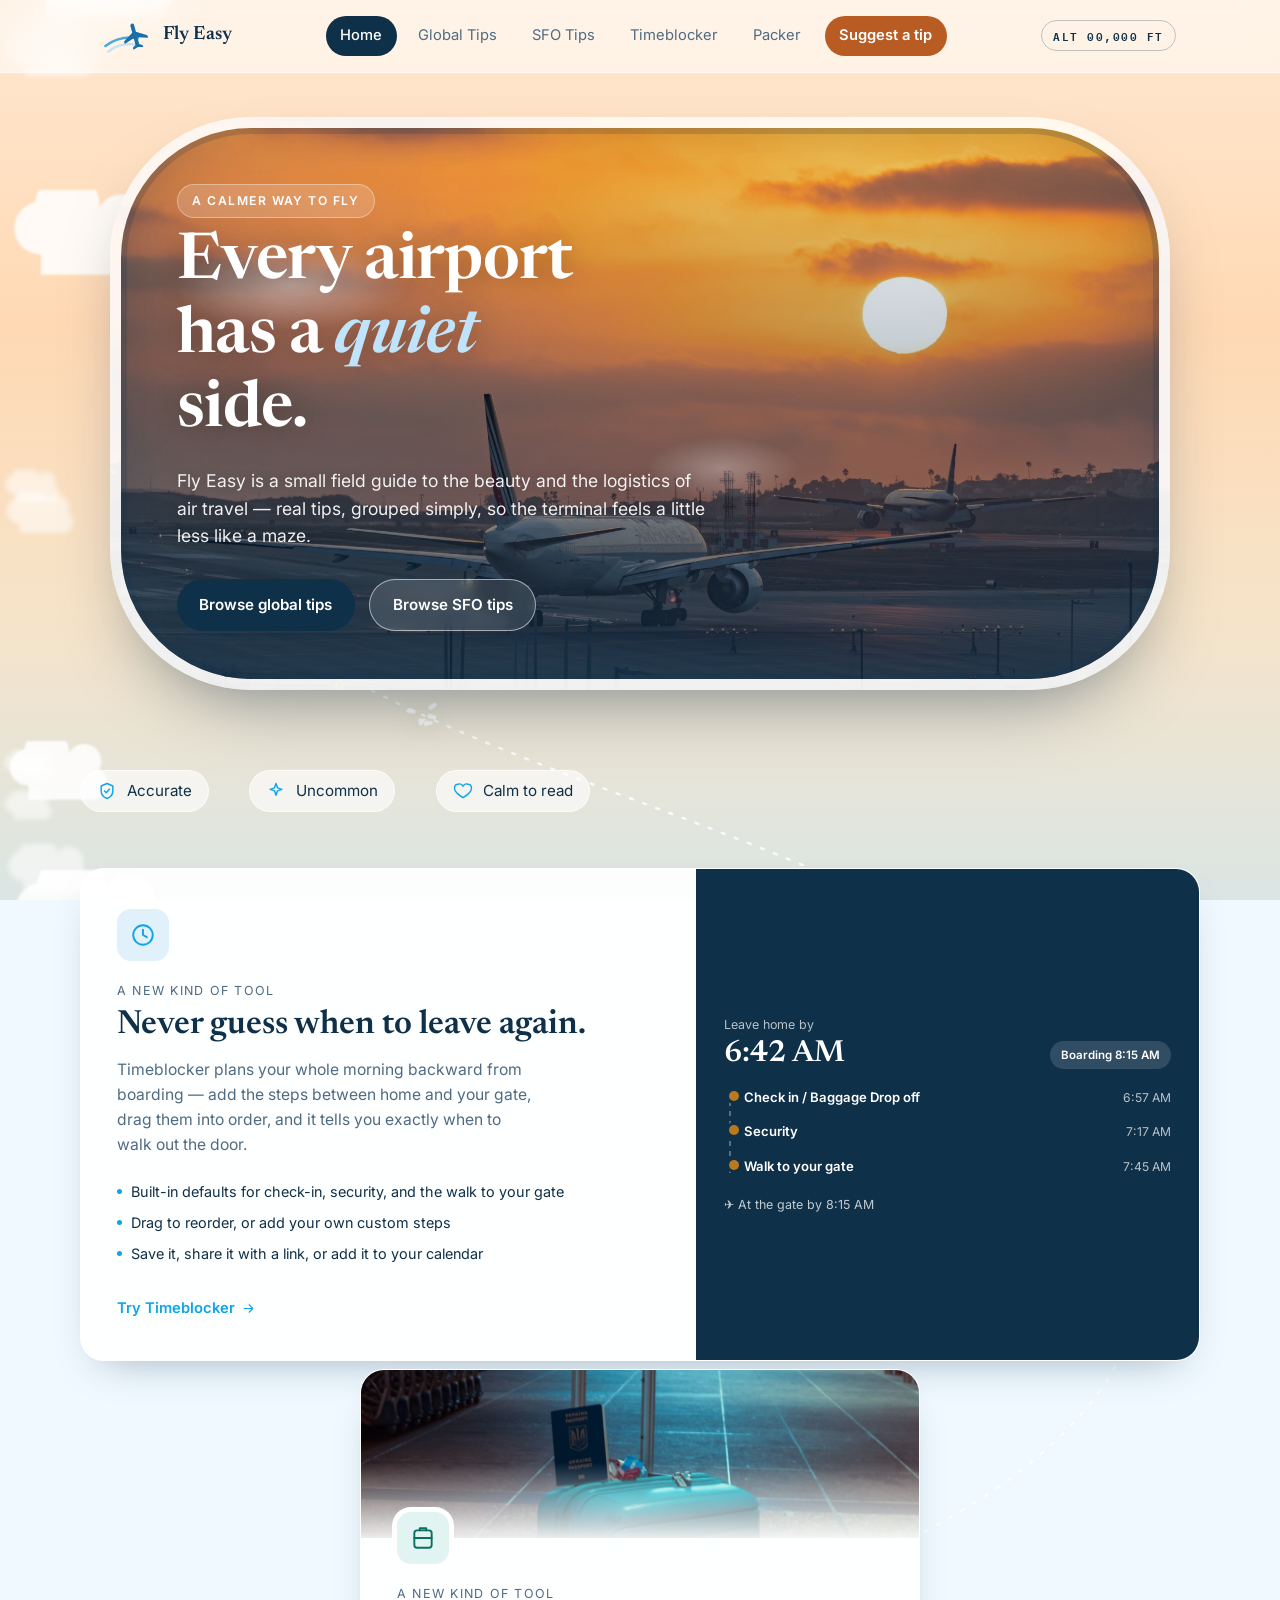
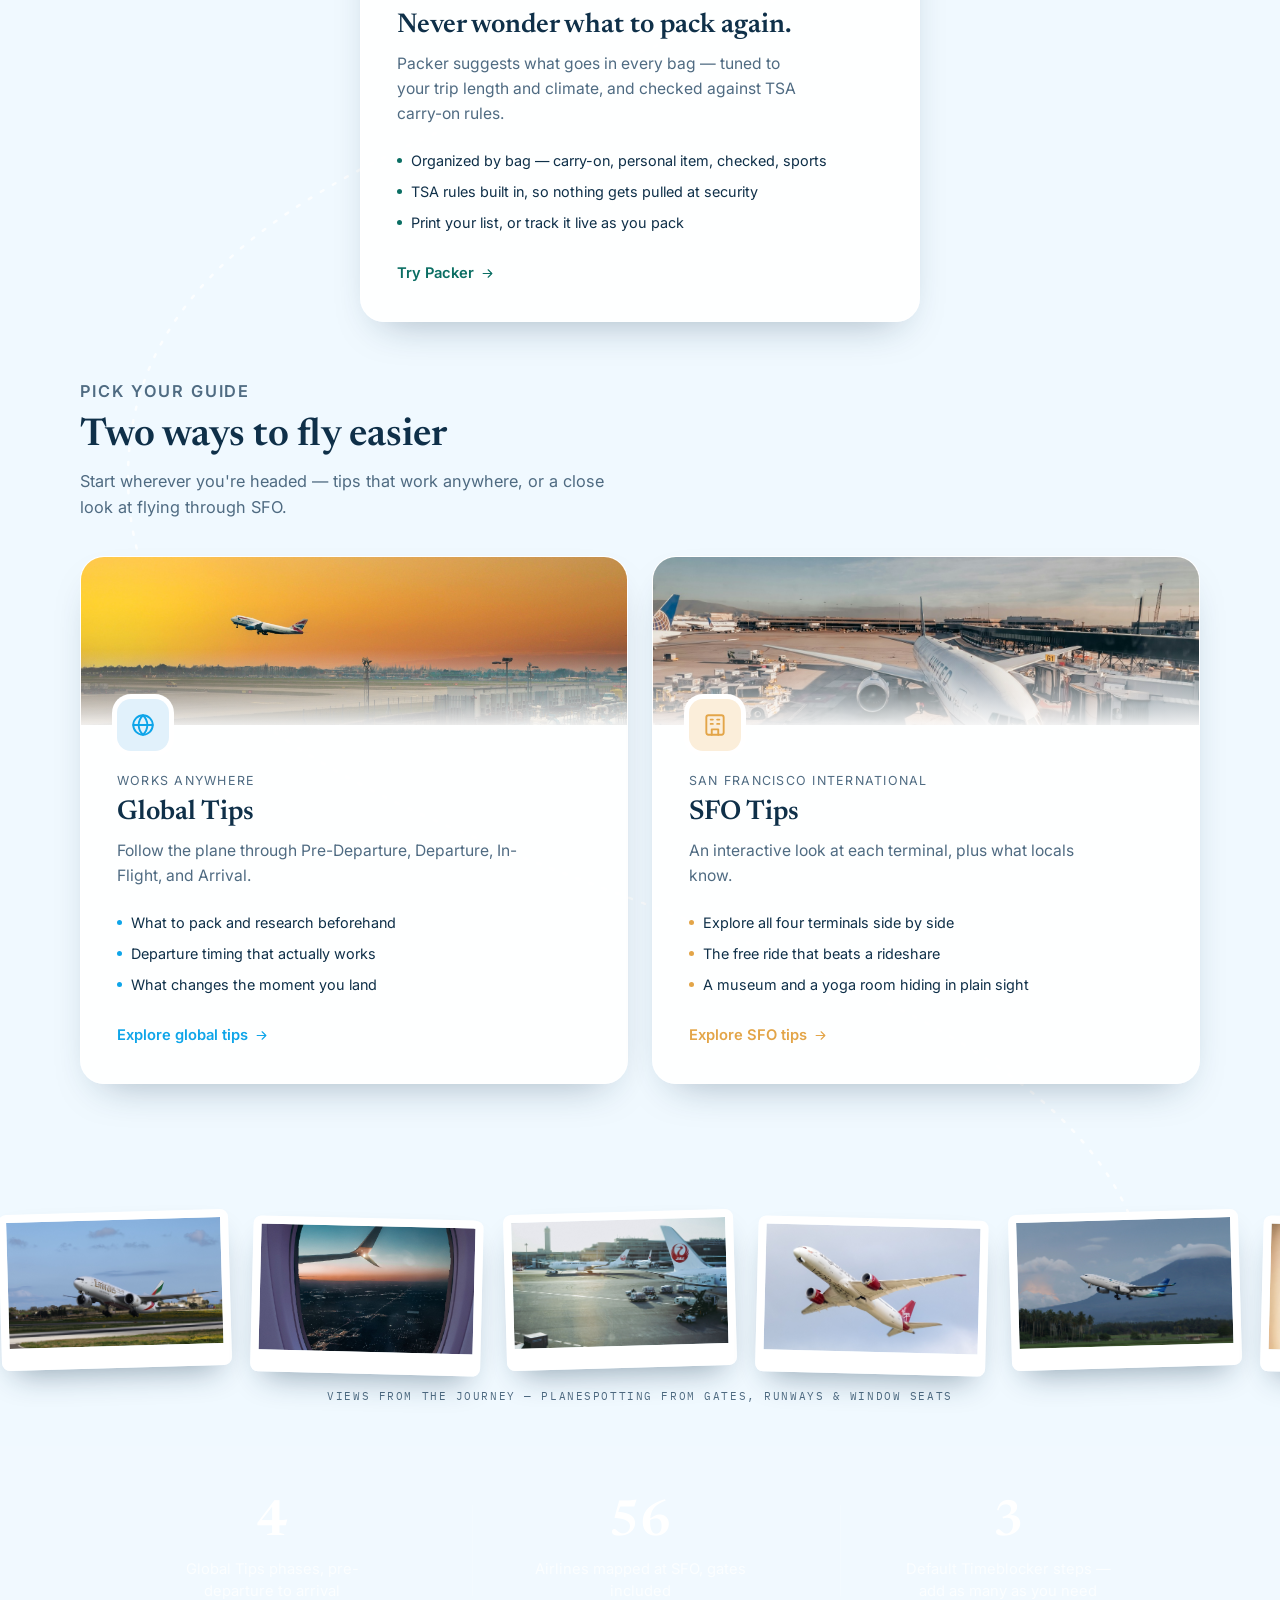
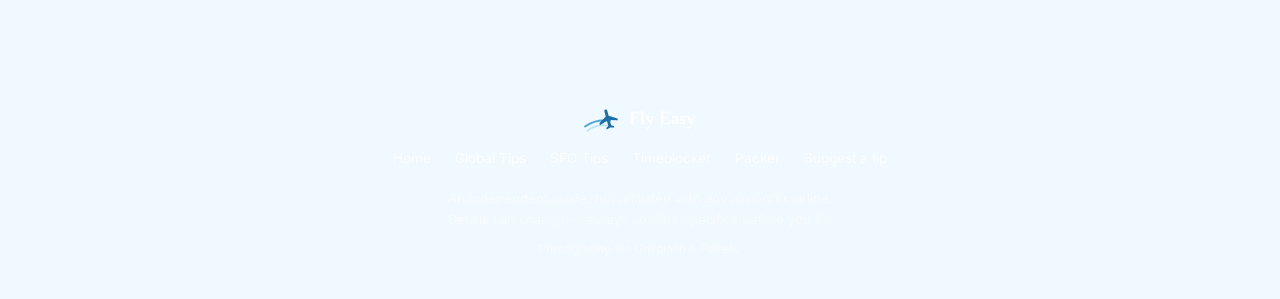
==== commit 2f8de22c: "Add Packer Assistant: wizard-based packing planner New /packer.html: suggests what to pack, organize" ====
--- a/index.html
+++ b/index.html
@@ -9,7 +9,7 @@
 <link rel="preconnect" href="https://fonts.googleapis.com">
 <link rel="preconnect" href="https://fonts.gstatic.com" crossorigin>
 <link href="https://fonts.googleapis.com/css2?family=Newsreader:ital,wght@0,500;0,600;1,500&family=Inter:wght@400;500;600;700&family=IBM+Plex+Mono:wght@500;600&display=swap" rel="stylesheet">
-<link rel="stylesheet" href="styles.css?v=48">
+<link rel="stylesheet" href="styles.css?v=51">
 </head>
 <body>
 
@@ -36,6 +36,7 @@
       <a href="global.html">Global Tips</a>
       <a href="sfo.html">SFO Tips</a>
       <a href="timeblocker.html">Timeblocker</a>
+      <a href="packer.html">Packer</a>
       </nav>
       <a class="site-nav__cta" href="https://forms.gle/eSWeZWQoHny6DYSU7" target="_blank" rel="noopener">Suggest a tip</a>
       <button class="site-nav__toggle" id="siteNavToggle" type="button" aria-expanded="false" aria-controls="siteNavLinks" aria-label="Open menu">
@@ -61,6 +62,10 @@
   <a class="mobile-tabbar__item" href="timeblocker.html">
     <span class="icon mobile-tabbar__icon"><svg viewBox="0 0 24 24"><circle cx="12" cy="12" r="9"/><path d="M12 7v5l3.5 2"/></svg></span>
     <span class="mobile-tabbar__label">Timeblocker</span>
+  </a>
+  <a class="mobile-tabbar__item" href="packer.html">
+    <span class="icon mobile-tabbar__icon"><svg viewBox="0 0 24 24"><rect x="4" y="5" width="16" height="16" rx="2.5"/><path d="M9 5V3h6v2M4 12h16"/></svg></span>
+    <span class="mobile-tabbar__label">Packer</span>
   </a>
 </nav>
 
@@ -127,6 +132,24 @@
           </div>
         </div>
         <p class="tbp-note">✈ At the gate by 8:15 AM</p>
+      </div>
+    </a>
+  </section>
+
+  <section class="pk-promo container">
+    <a class="dest-card dest-card--packer pk-promo__card" href="packer.html">
+      <span class="dest-card__photo" style="background-image: url('images/suitcase-teal-terminal.jpg');" aria-hidden="true"></span>
+      <div class="dest-card__body">
+        <span class="dest-card__icon"><span class="icon"><svg viewBox="0 0 24 24" fill="none" stroke="currentColor" stroke-width="1.8"><rect x="4" y="5" width="16" height="16" rx="2.5"/><path d="M9 5V3h6v2M4 12h16"/></svg></span></span>
+        <p class="dest-card__eyebrow">A new kind of tool</p>
+        <h3>Never wonder what to pack again.</h3>
+        <p class="dest-card__desc">Packer suggests what goes in every bag — tuned to your trip length and climate, and checked against TSA carry-on rules.</p>
+        <ul class="dest-card__list">
+          <li>Organized by bag — carry-on, personal item, checked, sports</li>
+          <li>TSA rules built in, so nothing gets pulled at security</li>
+          <li>Print your list, or track it live as you pack</li>
+        </ul>
+        <span class="dest-card__cta">Try Packer <span class="icon"><svg viewBox="0 0 24 24"><path d="M5 12h14M13 6l6 6-6 6"/></svg></span></span>
       </div>
     </a>
   </section>
@@ -224,6 +247,7 @@
       <a href="global.html">Global Tips</a>
       <a href="sfo.html">SFO Tips</a>
       <a href="timeblocker.html">Timeblocker</a>
+      <a href="packer.html">Packer</a>
       <a href="https://forms.gle/eSWeZWQoHny6DYSU7" target="_blank" rel="noopener">Suggest a tip</a>
     </nav>
     <p class="site-footer__note">An independent guide, not affiliated with any airport or airline. Details can change — always confirm specifics before you fly.</p>
@@ -240,6 +264,6 @@
   <a class="survey-toast__cta" id="surveyToastCta" href="https://forms.gle/eSWeZWQoHny6DYSU7" target="_blank" rel="noopener">Take the survey</a>
 </div>
 
-<script src="script.js?v=51"></script>
+<script src="script.js?v=54"></script>
 </body>
 </html>
--- a/styles.css
+++ b/styles.css
@@ -3351,7 +3351,7 @@
 body[data-tod="dusk"] .survey-toast__close, body[data-tod="night"] .survey-toast__close { background: rgba(255, 255, 255, 0.12); color: rgba(255, 255, 255, 0.8); }
 
 /* ============================================================
-   Packer Assistant
+   Packer Assistant — 4-step wizard (Trip / Essentials / Bags / Review)
    ============================================================ */
 .pk-page { padding-top: 2.4rem; padding-bottom: 1rem; }
 
@@ -3360,28 +3360,113 @@
 .pk-hero .eyebrow { text-transform: uppercase; letter-spacing: 0.09em; font-size: 0.78rem; font-weight: 600; color: var(--horizon-blue); margin-bottom: 0.6rem; display: block; transition: color 0.6s ease; }
 .pk-hero h1 { font-size: clamp(1.8rem, 3.2vw, 2.6rem); color: var(--deep-navy); transition: color 0.6s ease; }
 .pk-hero h1 em { color: var(--horizon-blue); font-style: normal; transition: color 0.6s ease; }
-.pk-hero p { color: var(--text-muted); max-width: 60ch; margin-top: 0.7rem; font-size: 1.02rem; transition: color 0.6s ease; }
-
-/* page shell: main column + sticky TSA rail on the right */
-.pk-wrap { max-width: 1300px; margin: 0 auto; padding: 0 1.5rem 5rem; position: relative; z-index: 1; display: grid; grid-template-columns: minmax(0, 1fr) 292px; gap: 1.5rem; align-items: start; }
-.pk-main-col { min-width: 0; }
-.pk-side-col { position: sticky; top: 1.5rem; min-width: 0; }
-@media (max-width: 1080px) {
-  .pk-wrap { grid-template-columns: 1fr; }
-  .pk-side-col { position: static; }
-}
+.pk-hero p { color: var(--text-muted); max-width: 62ch; margin-top: 0.7rem; font-size: 1.02rem; transition: color 0.6s ease; }
 
 @keyframes pkFadeUp { from { opacity: 0; transform: translateY(14px); } to { opacity: 1; transform: translateY(0); } }
 .pk-enter { animation: pkFadeUp 0.6s var(--ease) both; }
+
+body[data-tod="dusk"] .pk-hero h1, body[data-tod="night"] .pk-hero h1 { color: #fff; }
+body[data-tod="dusk"] .pk-hero p, body[data-tod="night"] .pk-hero p { color: rgba(255, 255, 255, 0.78); }
+body[data-tod="dusk"] .pk-hero .eyebrow, body[data-tod="night"] .pk-hero .eyebrow { color: #BFE3F7; }
+
+.pk-wizard-shell { max-width: 1300px; margin: 0 auto; padding: 0 1.5rem 5rem; position: relative; z-index: 1; }
 
 /* card shell */
 .pk-card { background: var(--cloud-white); border: 1px solid var(--border-soft); border-radius: var(--radius-lg); padding: 1.7rem; margin-top: 1.5rem; box-shadow: 0 1px 2px rgba(15, 48, 73, 0.04); }
 .pk-card__title { font-size: 1.15rem; color: var(--deep-navy); margin-bottom: 0.2rem; }
 .pk-card__sub { color: var(--text-muted); font-size: 0.9rem; margin-bottom: 1.2rem; }
 
-/* runway progress: a "window" onto the real sky behind it */
+/* ---------------- step tracker ---------------- */
+.pk-steps {
+  display: flex; align-items: center; justify-content: center;
+  max-width: 640px; margin: 0.4rem auto 0; padding: 0 0.5rem;
+}
+.pk-step {
+  display: flex; flex-direction: column; align-items: center; gap: 0.4rem;
+  border: none; background: transparent; cursor: pointer; flex-shrink: 0;
+  color: var(--text-muted); padding: 0.2rem;
+}
+.pk-step__dot {
+  width: 32px; height: 32px; border-radius: 50%; flex-shrink: 0;
+  background: var(--cloud-white); border: 2px solid var(--border-soft);
+  display: flex; align-items: center; justify-content: center;
+  transition: all 0.25s var(--ease); position: relative;
+}
+.pk-step__num { font-family: var(--font-mono); font-size: 0.82rem; font-weight: 700; color: var(--text-muted); transition: opacity 0.2s var(--ease); }
+.pk-step__check { position: absolute; inset: 0; margin: auto; width: 14px; height: 14px; color: #fff; opacity: 0; transform: scale(0.6); transition: all 0.25s var(--ease); }
+.pk-step__label { font-size: 0.76rem; font-weight: 600; white-space: nowrap; transition: color 0.2s var(--ease); }
+.pk-step__line { width: clamp(20px, 6vw, 56px); height: 2px; background: var(--border-soft); margin: 0 0.1rem 1.3rem; flex-shrink: 1; transition: background 0.3s var(--ease); }
+
+.pk-step:hover .pk-step__dot { border-color: var(--horizon-blue); }
+.pk-step.is-active .pk-step__dot { border-color: var(--horizon-blue); background: var(--horizon-blue); box-shadow: 0 4px 12px rgba(14, 165, 233, 0.32); }
+.pk-step.is-active .pk-step__num { color: #fff; }
+.pk-step.is-active .pk-step__label { color: var(--deep-navy); }
+.pk-step.is-complete .pk-step__dot { border-color: var(--phase-inflight); background: var(--phase-inflight); }
+.pk-step.is-complete .pk-step__num { opacity: 0; }
+.pk-step.is-complete .pk-step__check { opacity: 1; transform: scale(1); }
+.pk-step.is-complete + .pk-step__line { background: var(--phase-inflight); }
+
+.pk-steps-caption { display: none; text-align: center; font-size: 0.8rem; font-weight: 700; color: var(--deep-navy); margin: 0.6rem 0 0; }
+body[data-tod="dusk"] .pk-steps-caption, body[data-tod="night"] .pk-steps-caption { color: #fff; }
+body[data-tod="dusk"] .pk-step__label, body[data-tod="night"] .pk-step__label { color: rgba(255,255,255,0.8); }
+body[data-tod="dusk"] .pk-step.is-active .pk-step__label, body[data-tod="night"] .pk-step.is-active .pk-step__label { color: #fff; }
+
+@media (max-width: 640px) {
+  .pk-step__label { display: none; }
+  .pk-step__dot { width: 26px; height: 26px; }
+  .pk-step__line { margin-bottom: 0; }
+  .pk-steps-caption { display: block; }
+}
+
+/* ---------------- step panels ---------------- */
+.pk-step-panel { display: none; }
+.pk-step-panel.is-active { display: block; animation: pkFadeUp 0.4s var(--ease) both; }
+.pk-step-card { max-width: 640px; margin-left: auto; margin-right: auto; }
+
+.pk-step-actions { display: flex; align-items: center; justify-content: space-between; gap: 0.8rem; margin-top: 1.8rem; flex-wrap: wrap; }
+.pk-step-actions--end { justify-content: flex-end; }
+.pk-step-actions .pk-btn .icon { width: 15px; height: 15px; }
+
+/* ---------------- trip step ---------------- */
+.pk-trip-controls { display: flex; flex-wrap: wrap; gap: 1.6rem; margin-top: 1.4rem; }
+.pk-trip-field { display: flex; flex-direction: column; gap: 0.5rem; }
+.pk-trip-field__label { font-size: 0.76rem; font-weight: 700; text-transform: uppercase; letter-spacing: 0.05em; color: var(--text-muted); }
+
+/* days: a stepper, so there's no free-text field to mistype */
+.pk-stepper { display: inline-flex; align-items: center; background: var(--cloud-white); border: 1px solid var(--border-soft); border-radius: var(--radius-pill); overflow: hidden; }
+.pk-stepper button {
+  border: none; background: transparent; color: var(--text-muted);
+  width: 24px; height: 28px; font-size: 0.95rem; line-height: 1;
+  display: flex; align-items: center; justify-content: center;
+  transition: background 0.15s var(--ease), color 0.15s var(--ease);
+}
+.pk-stepper button:hover { background: var(--sky-pale); color: var(--horizon-blue); }
+.pk-stepper button:disabled { opacity: 0.3; pointer-events: none; }
+.pk-stepper__val { font-size: 0.78rem; color: var(--text-muted); padding: 0 0.15rem; min-width: 4.6rem; text-align: center; white-space: nowrap; }
+.pk-stepper__val b { color: var(--deep-navy); font-weight: 700; font-variant-numeric: tabular-nums; }
+
+.pk-stepper--lg { border-radius: 16px; border-width: 1.5px; }
+.pk-stepper--lg button { width: 40px; height: 44px; font-size: 1.2rem; }
+.pk-stepper--lg .pk-stepper__val { font-size: 0.95rem; min-width: 6rem; }
+.pk-stepper--lg .pk-stepper__val b { font-size: 1.15rem; }
+
+/* climate: a segmented control — one tap, always shows the choice */
+.pk-segment { display: inline-flex; background: var(--cloud-white); border: 1px solid var(--border-soft); border-radius: var(--radius-pill); padding: 2px; }
+.pk-segment button {
+  border: none; background: transparent; color: var(--text-muted);
+  padding: 0.24rem 0.6rem; border-radius: var(--radius-pill);
+  font-size: 0.75rem; font-weight: 600; white-space: nowrap;
+  transition: background 0.18s var(--ease), color 0.18s var(--ease);
+}
+.pk-segment button:hover { color: var(--deep-navy); }
+.pk-segment button.is-active { background: var(--horizon-blue); color: #fff; }
+
+.pk-segment--lg { border-radius: 16px; border-width: 1.5px; padding: 4px; }
+.pk-segment--lg button { padding: 0.6rem 1.1rem; font-size: 0.88rem; border-radius: 12px; }
+
+/* ---------------- runway progress (essentials step) ---------------- */
 .pk-runway {
-  margin-top: 1.5rem;
+  margin-top: 0; margin-bottom: 0;
   background: rgba(255, 255, 255, 0.16);
   backdrop-filter: blur(18px);
   -webkit-backdrop-filter: blur(18px);
@@ -3412,7 +3497,6 @@
 .pk-runway__plane svg { width: 100%; height: 100%; }
 .pk-runway__plane.is-taxiing { animation: pkPlaneWobble 1.6s ease-in-out infinite; }
 @keyframes pkPlaneWobble { 0%,100% { transform: translate(-50%, -60%) rotate(-90deg) translateY(0); } 50% { transform: translate(-50%, -60%) rotate(-90deg) translateY(-3px); } }
-/* status + "cleared" badge share one row so the card stays short */
 .pk-runway__foot { display: flex; align-items: center; justify-content: space-between; gap: 0.75rem; margin-top: 0.7rem; position: relative; z-index: 1; min-height: 22px; }
 .pk-runway__status { font-size: 0.82rem; color: var(--text-muted); transition: color 0.3s var(--ease); }
 .pk-runway.is-ready .pk-runway__status { color: var(--phase-inflight); font-weight: 600; }
@@ -3425,22 +3509,10 @@
 }
 .pk-runway.is-ready .pk-runway__badge { opacity: 1; transform: scale(1); }
 .pk-runway__badge .icon { width: 12px; height: 12px; }
-/* the runway sits on the live sky, so its badge needs a solid backing
-   once the background goes dark */
 body[data-tod="dusk"] .pk-runway__badge,
 body[data-tod="night"] .pk-runway__badge { background: rgba(169, 240, 198, 0.16); color: #A9F0C6; border-color: rgba(169, 240, 198, 0.45); }
 body[data-tod="dusk"] .pk-runway.is-ready .pk-runway__status,
 body[data-tod="night"] .pk-runway.is-ready .pk-runway__status { color: #A9F0C6; }
-
-/* the double-check caution lives inside the essentials card */
-.pk-essentials-warn { display: flex; align-items: flex-start; gap: 0.4rem; margin-top: 0.45rem; font-size: 0.765rem; color: var(--warning-red); font-weight: 600; line-height: 1.4; }
-.pk-essentials-warn .icon { width: 14px; height: 14px; flex-shrink: 0; margin-top: 0.08rem; }
-
-/* Text sitting directly on the sky needs to relegitimize itself as
-   the sky darkens through dusk/night — mirrors the rest of the site. */
-body[data-tod="dusk"] .pk-hero h1, body[data-tod="night"] .pk-hero h1 { color: #fff; }
-body[data-tod="dusk"] .pk-hero p, body[data-tod="night"] .pk-hero p { color: rgba(255, 255, 255, 0.78); }
-body[data-tod="dusk"] .pk-hero .eyebrow, body[data-tod="night"] .pk-hero .eyebrow { color: #BFE3F7; }
 body[data-tod="dusk"] .pk-runway, body[data-tod="night"] .pk-runway { background: rgba(10, 20, 40, 0.35); border-color: rgba(255, 255, 255, 0.2); }
 body[data-tod="dusk"] .pk-runway__label, body[data-tod="night"] .pk-runway__label,
 body[data-tod="dusk"] .pk-runway__pct, body[data-tod="night"] .pk-runway__pct { color: #fff; }
@@ -3449,12 +3521,13 @@
   background: repeating-linear-gradient(90deg, rgba(255, 255, 255, 0.32) 0 18px, transparent 18px 34px);
 }
 body[data-tod="dusk"] .pk-runway__plane, body[data-tod="night"] .pk-runway__plane { color: #fff; }
-body[data-tod="dusk"] .pk-bags-head__title, body[data-tod="night"] .pk-bags-head__title { color: #fff; }
-body[data-tod="dusk"] .pk-bags-head__sub, body[data-tod="night"] .pk-bags-head__sub { color: rgba(255, 255, 255, 0.75); }
-
-/* essentials: compact, purple-tinted, always visible. Carries the
-   double-check caution inline. */
-.pk-essentials-card { background: var(--phase-predeparture-tint); border-color: rgba(107, 78, 140, 0.25); margin-top: 0.75rem; padding: 1.15rem 1.3rem 1.25rem; }
+
+/* the double-check caution lives inside the essentials card */
+.pk-essentials-warn { display: flex; align-items: flex-start; gap: 0.4rem; margin-top: 0.45rem; font-size: 0.765rem; color: var(--warning-red); font-weight: 600; line-height: 1.4; }
+.pk-essentials-warn .icon { width: 14px; height: 14px; flex-shrink: 0; margin-top: 0.08rem; }
+
+/* essentials: compact, purple-tinted */
+.pk-essentials-card { background: var(--phase-predeparture-tint); border-color: rgba(107, 78, 140, 0.25); margin-top: 1.5rem; padding: 1.15rem 1.3rem 1.25rem; }
 .pk-essentials-card .pk-card__sub { margin-bottom: 0; }
 .pk-essentials-card__head { display: flex; align-items: flex-start; gap: 0.7rem; margin-bottom: 0.85rem; }
 .pk-essentials-card__icon {
@@ -3465,36 +3538,20 @@
 .pk-essentials-card .pk-card__title { color: var(--phase-predeparture); }
 .pk-essentials-grid { display: grid; grid-template-columns: repeat(auto-fill, minmax(240px, 1fr)); gap: 0.3rem 0.6rem; }
 
-/* "your bags" intro, with trip controls inline on the right */
-.pk-bags-head { margin-top: 2.2rem; padding: 0 0.2rem; display: flex; align-items: flex-end; justify-content: space-between; gap: 1rem; flex-wrap: wrap; }
+/* ---------------- bags step ---------------- */
+.pk-wrap { position: relative; z-index: 1; display: grid; grid-template-columns: minmax(0, 1fr) 292px; gap: 1.5rem; align-items: start; }
+.pk-main-col { min-width: 0; }
+.pk-side-col { position: sticky; top: 1.5rem; min-width: 0; }
+@media (max-width: 1080px) {
+  .pk-wrap { grid-template-columns: 1fr; }
+  .pk-side-col { position: static; }
+}
+
+.pk-bags-head { padding: 0 0.2rem; display: flex; align-items: flex-end; justify-content: space-between; gap: 1rem; flex-wrap: wrap; }
 .pk-bags-head__title { font-size: 1.2rem; color: var(--deep-navy); transition: color 0.6s ease; }
 .pk-bags-head__sub { font-size: 0.9rem; color: var(--text-muted); margin-top: 0.25rem; transition: color 0.6s ease; }
-
-.pk-trip-bar { display: flex; align-items: center; gap: 0.4rem; flex-wrap: wrap; }
-
-/* days: a stepper, so there's no free-text field to mistype */
-.pk-stepper { display: inline-flex; align-items: center; background: var(--cloud-white); border: 1px solid var(--border-soft); border-radius: var(--radius-pill); overflow: hidden; }
-.pk-stepper button {
-  border: none; background: transparent; color: var(--text-muted);
-  width: 24px; height: 28px; font-size: 0.95rem; line-height: 1;
-  display: flex; align-items: center; justify-content: center;
-  transition: background 0.15s var(--ease), color 0.15s var(--ease);
-}
-.pk-stepper button:hover { background: var(--sky-pale); color: var(--horizon-blue); }
-.pk-stepper button:disabled { opacity: 0.3; pointer-events: none; }
-.pk-stepper__val { font-size: 0.78rem; color: var(--text-muted); padding: 0 0.15rem; min-width: 4.6rem; text-align: center; white-space: nowrap; }
-.pk-stepper__val b { color: var(--deep-navy); font-weight: 700; font-variant-numeric: tabular-nums; }
-
-/* climate: a segmented control — one tap, always shows the choice */
-.pk-segment { display: inline-flex; background: var(--cloud-white); border: 1px solid var(--border-soft); border-radius: var(--radius-pill); padding: 2px; }
-.pk-segment button {
-  border: none; background: transparent; color: var(--text-muted);
-  padding: 0.24rem 0.6rem; border-radius: var(--radius-pill);
-  font-size: 0.75rem; font-weight: 600; white-space: nowrap;
-  transition: background 0.18s var(--ease), color 0.18s var(--ease);
-}
-.pk-segment button:hover { color: var(--deep-navy); }
-.pk-segment button.is-active { background: var(--horizon-blue); color: #fff; }
+body[data-tod="dusk"] .pk-bags-head__title, body[data-tod="night"] .pk-bags-head__title { color: #fff; }
+body[data-tod="dusk"] .pk-bags-head__sub, body[data-tod="night"] .pk-bags-head__sub { color: rgba(255, 255, 255, 0.75); }
 
 /* airline limits caution, sits directly above the bag tabs */
 .pk-airline-warn {
@@ -3511,10 +3568,7 @@
 .pk-airline-warn__text { font-size: 0.765rem; color: var(--deep-navy); line-height: 1.45; }
 .pk-airline-warn__text b { font-weight: 700; color: var(--warning-red); }
 
-/* bag tabs: card-style switcher, fully colored per bag type.
-   Each tab's --tab-color/--tab-tint/--tab-border custom properties
-   are set inline by renderTabs() from TYPE_THEME, so the whole card
-   — not just an icon — reads as "this one." */
+/* bag tabs: card-style switcher, fully colored per bag type. */
 .pk-tabs { display: flex; flex-wrap: wrap; align-items: stretch; gap: 0.6rem; margin-top: 0.9rem; }
 .pk-tab {
   border: 1.5px solid var(--tab-border, var(--border-soft));
@@ -3532,13 +3586,10 @@
 .pk-tab__close { opacity: 0.45; font-size: 1rem; line-height: 1; padding: 0 0.1rem; flex-shrink: 0; }
 .pk-tab__close:hover { opacity: 1; color: var(--warning-red); }
 .pk-tab__badges { display: flex; align-items: center; gap: 0.3rem; }
-/* solid, bold, high-contrast — this is the TSA-relevant signal */
 .pk-tab__type-badge { font-size: 0.63rem; font-weight: 800; letter-spacing: 0.05em; text-transform: uppercase; padding: 0.16rem 0.55rem; border-radius: var(--radius-pill); color: #fff; }
 .pk-tab__type-badge.is-carryon { background: var(--phase-departure); }
 .pk-tab__type-badge.is-checked { background: var(--tip-highlight); }
-/* quiet running count while there's still packing to do */
 .pk-tab__count { font-family: var(--font-mono); font-size: 0.62rem; font-weight: 700; color: var(--text-muted); letter-spacing: 0.02em; }
-/* a loud green stamp the moment the bag is finished */
 .pk-tab__packed {
   display: inline-flex; align-items: center; gap: 0.22rem;
   background: var(--phase-inflight); color: #fff;
@@ -3547,11 +3598,8 @@
 }
 .pk-tab__packed .icon { width: 9px; height: 9px; }
 .pk-tab__packed .icon svg { stroke-width: 3.2; }
-/* only the bag that just finished animates */
 .pk-tab.is-just-packed .pk-tab__packed { animation: pkStamp 0.42s var(--ease) both; }
 @keyframes pkStamp { 0% { transform: scale(0.5); opacity: 0; } 65% { transform: scale(1.12); opacity: 1; } 100% { transform: scale(1); opacity: 1; } }
-/* the whole tab picks up a green edge so completed bags are obvious
-   at a glance across the row, without losing their type colour */
 .pk-tab.is-complete { border-color: var(--phase-inflight); background: linear-gradient(var(--phase-inflight-tint), var(--phase-inflight-tint)) padding-box, var(--tab-tint); }
 .pk-tab.is-complete .pk-tab__name { color: var(--phase-inflight); }
 .pk-tab.is-complete.is-active { box-shadow: 0 4px 12px rgba(10, 110, 99, 0.22); }
@@ -3584,8 +3632,7 @@
 .pk-bag-option:hover { border-color: var(--horizon-blue); transform: translateY(-2px); box-shadow: 0 4px 10px rgba(14,165,233,0.15); }
 .pk-bag-option .icon { width: 18px; height: 18px; color: var(--horizon-blue); }
 
-/* carry-on / checked pill on each bag panel's own header —
-   solid + bold, since this is the functional TSA distinction */
+/* carry-on / checked pill on each bag panel's own header */
 .pk-type-pill {
   display: inline-flex; align-items: center; font-size: 0.7rem; font-weight: 800;
   text-transform: uppercase; letter-spacing: 0.05em; padding: 0.24rem 0.65rem;
@@ -3595,8 +3642,7 @@
 .pk-type-pill.is-carryon { background: var(--phase-departure); }
 .pk-type-pill.is-checked { background: var(--tip-highlight); }
 
-/* the bag panel itself picks up the same per-type accent as its tab,
-   as a left-edge stripe, so the color story continues into the list */
+/* bag panel: same per-type accent as its tab, as a left-edge stripe */
 .pk-bag-panel { border-left: 5px solid var(--tab-color, var(--border-soft)); padding: 1.2rem 1.3rem; }
 .pk-bag-panel .pk-card__title { font-size: 1.05rem; }
 .pk-bag-panel .pk-card__sub { font-size: 0.82rem; margin-bottom: 0; }
@@ -3618,10 +3664,17 @@
 .pk-bag-name-wrap:hover .pk-bag-name__pencil { color: var(--horizon-blue); }
 .pk-bag-name:focus + .pk-bag-name__pencil { opacity: 0; }
 
-/* renamed tabs show the real bag type in small print underneath */
+/* quick "print this bag" action, next to the rename field */
+.pk-bag-print {
+  margin-left: auto; border: 1px solid var(--border-soft); background: #fff; color: var(--text-muted);
+  width: 30px; height: 30px; border-radius: var(--radius-pill); display: flex; align-items: center; justify-content: center;
+  flex-shrink: 0; transition: all 0.2s var(--ease);
+}
+.pk-bag-print .icon { width: 15px; height: 15px; }
+.pk-bag-print:hover { border-color: var(--horizon-blue); color: var(--horizon-blue); }
+
 .pk-tab__type-note { font-size: 0.64rem; font-weight: 600; color: var(--text-muted); letter-spacing: 0.01em; padding-left: 1.6rem; margin-top: -0.2rem; }
 
-/* panels */
 .pk-panel { display: none; }
 .pk-panel.is-active { display: block; animation: pkPanelIn 0.35s var(--ease) both; }
 @keyframes pkPanelIn { from { opacity: 0; transform: translateY(8px); } to { opacity: 1; transform: translateY(0); } }
@@ -3635,11 +3688,49 @@
 .pk-bag-progress__track { height: 6px; border-radius: var(--radius-pill); background: var(--sky-mist); border: 1px solid var(--border-soft); overflow: hidden; }
 .pk-bag-progress__fill { height: 100%; background: var(--tab-color, var(--horizon-blue)); border-radius: var(--radius-pill); width: 0%; transition: width 0.45s var(--ease); }
 
-/* layout: checklist + suggestions */
-.pk-layout { display: grid; grid-template-columns: 1fr 1fr; gap: 1.2rem; margin-top: 1.1rem; align-items: start; }
-@media (max-width: 880px) { .pk-layout { grid-template-columns: 1fr; } }
-.pk-list-col { min-width: 0; }
-
+/* ---------------- quick-add search ---------------- */
+.pk-quickadd { position: relative; margin-top: 1.1rem; }
+.pk-quickadd__icon { position: absolute; left: 0.85rem; top: 50%; transform: translateY(-50%); width: 16px; height: 16px; color: var(--text-muted); pointer-events: none; }
+.pk-quickadd__input {
+  width: 100%; padding: 0.7rem 0.9rem 0.7rem 2.5rem; border: 1.5px solid var(--border-soft);
+  border-radius: 14px; background: var(--sky-mist); font-size: 0.88rem; color: var(--deep-navy);
+  font-family: var(--font-body); transition: border-color 0.18s var(--ease), background 0.18s var(--ease);
+}
+.pk-quickadd__input:focus { outline: none; border-color: var(--horizon-blue); background: #fff; box-shadow: 0 0 0 3px rgba(14, 165, 233, 0.14); }
+.pk-quickadd__results {
+  position: absolute; left: 0; right: 0; top: calc(100% + 6px); z-index: 6;
+  background: #fff; border: 1px solid var(--border-soft); border-radius: 14px;
+  box-shadow: 0 16px 32px -12px rgba(15, 48, 73, 0.28); overflow: hidden;
+  max-height: 240px; overflow-y: auto; animation: pkFadeUp 0.15s var(--ease) both;
+}
+.pk-quickadd__result {
+  display: flex; align-items: center; gap: 0.55rem; width: 100%; text-align: left;
+  border: none; background: transparent; padding: 0.55rem 0.85rem; font-size: 0.84rem; color: var(--deep-navy);
+  transition: background 0.15s var(--ease);
+}
+.pk-quickadd__result:hover, .pk-quickadd__result:focus { background: var(--sky-pale); outline: none; }
+.pk-quickadd__result .icon { width: 16px; height: 16px; color: var(--horizon-blue); flex-shrink: 0; }
+.pk-quickadd__result-qty { margin-left: auto; font-size: 0.7rem; font-weight: 700; color: var(--text-muted); }
+
+/* ---------------- top picks ---------------- */
+.pk-toppicks:not(:empty) { margin-top: 1rem; }
+.pk-toppicks__label { font-size: 0.7rem; font-weight: 700; text-transform: uppercase; letter-spacing: 0.05em; color: var(--text-muted); margin-bottom: 0.4rem; }
+.pk-toppicks__row { display: flex; flex-wrap: wrap; gap: 0.35rem; }
+
+.pk-suggest-card {
+  border: 1px solid var(--border-soft); background: var(--cloud-white);
+  border-radius: var(--radius-pill); padding: 0.3rem 0.6rem 0.3rem 0.4rem; text-align: left;
+  display: inline-flex; align-items: center; gap: 0.32rem;
+  transition: all 0.15s var(--ease);
+}
+.pk-suggest-card:hover { border-color: var(--horizon-blue); background: var(--sky-mist); transform: translateY(-1px); }
+.pk-suggest-card.is-added { opacity: 0.35; pointer-events: none; }
+.pk-suggest-card__icon { width: 15px; height: 15px; flex-shrink: 0; color: var(--horizon-blue); }
+.pk-suggest-card__label { font-size: 0.78rem; font-weight: 500; color: var(--deep-navy); line-height: 1.2; white-space: nowrap; }
+.pk-suggest-card__qty { font-size: 0.68rem; font-weight: 700; color: var(--text-muted); flex-shrink: 0; }
+
+/* ---------------- checklist ---------------- */
+.pk-checklist:not(:empty) { margin-top: 1.1rem; }
 .pk-list-section { margin-bottom: 0.75rem; }
 .pk-list-section:last-child { margin-bottom: 0; }
 .pk-list-section__title { font-size: 0.68rem; font-weight: 700; text-transform: uppercase; letter-spacing: 0.06em; color: var(--text-muted); margin-bottom: 0.25rem; }
@@ -3659,7 +3750,6 @@
 .pk-check.is-on svg { stroke-dashoffset: 0; }
 
 .pk-item-row__icon { width: 22px; height: 22px; border-radius: var(--radius-pill); background: var(--icon-bg); color: var(--horizon-blue); display: flex; align-items: center; justify-content: center; padding: 4px; flex-shrink: 0; }
-/* one single line: title, badges, qty and remove all share the row */
 .pk-item-row__main { flex: 1; min-width: 0; display: flex; align-items: center; gap: 0.35rem; }
 .pk-item-row__title-line { display: flex; align-items: center; gap: 0.35rem; flex: 1; min-width: 0; }
 .pk-item-row__title { border: none; background: transparent; font-size: 0.84rem; color: var(--deep-navy); font-weight: 500; padding: 0.05rem 0.15rem; border-radius: 4px; flex: 1 1 auto; min-width: 60px; width: 100%; }
@@ -3688,8 +3778,6 @@
 }
 .pk-item-row:hover .pk-item-remove { color: var(--text-muted); }
 .pk-item-remove:hover { background: var(--warning-red-tint); color: var(--warning-red); }
-/* essentials are a fixed default list, so the "don't need this one"
-   affordance has to be visible without hunting for it */
 .pk-essentials-card .pk-item-remove { color: #A08FC0; }
 .pk-essentials-card .pk-item-row:hover .pk-item-remove { color: var(--phase-predeparture); }
 
@@ -3700,99 +3788,165 @@
 .pk-add-custom button { border: none; background: var(--deep-navy); color: #fff; padding: 0 0.95rem; border-radius: 10px; font-size: 0.82rem; font-weight: 600; transition: background 0.2s var(--ease); }
 .pk-add-custom button:hover { background: #133A57; }
 
-/* recommendations: compact wrapping pills, capped height so the
-   page doesn't stretch as categories grow */
-.pk-suggest { position: sticky; top: 1.5rem; max-height: calc(100vh - 3rem); overflow-y: auto; padding-right: 0.35rem; }
-.pk-suggest::-webkit-scrollbar { width: 6px; }
-.pk-suggest::-webkit-scrollbar-thumb { background: var(--border-soft); border-radius: 3px; }
-.pk-suggest__title { font-size: 0.9rem; color: var(--deep-navy); margin-bottom: 0.1rem; }
+/* ---------------- browse all suggestions (collapsed by default) ---------------- */
+.pk-browseall-toggle {
+  display: flex; align-items: center; justify-content: center; gap: 0.4rem; width: 100%;
+  margin-top: 1.1rem; padding: 0.6rem; border: 1px dashed var(--border-soft); background: transparent;
+  border-radius: 12px; font-size: 0.8rem; font-weight: 600; color: var(--horizon-blue);
+  transition: all 0.2s var(--ease);
+}
+.pk-browseall-toggle:hover { background: var(--sky-pale); border-color: var(--horizon-blue); }
+.pk-browseall-toggle__caret { width: 13px; height: 13px; transition: transform 0.25s var(--ease); }
+.pk-browseall-toggle.is-open .pk-browseall-toggle__caret { transform: rotate(180deg); }
+
+.pk-browseall { margin-top: 0.9rem; animation: pkFadeUp 0.3s var(--ease) both; }
 .pk-suggest__hint { font-size: 0.76rem; color: var(--text-muted); margin-bottom: 0.6rem; }
+.pk-suggest-section { margin-top: 0.2rem; }
 .pk-suggest-section__title { font-size: 0.66rem; font-weight: 700; text-transform: uppercase; letter-spacing: 0.05em; color: var(--text-muted); margin: 0.65rem 0 0.35rem; padding-top: 0.55rem; border-top: 1px dashed var(--border-soft); }
 .pk-suggest-section:first-child .pk-suggest-section__title { border-top: none; padding-top: 0; margin-top: 0; }
-/* wrapping pills instead of a 2-column card grid */
 .pk-suggest-grid { display: flex; flex-wrap: wrap; gap: 0.3rem; }
-.pk-suggest-card {
-  border: 1px solid var(--border-soft); background: var(--cloud-white);
-  border-radius: var(--radius-pill); padding: 0.25rem 0.55rem 0.25rem 0.35rem; text-align: left;
-  display: inline-flex; align-items: center; gap: 0.3rem;
-  transition: all 0.15s var(--ease);
-}
-.pk-suggest-card:hover { border-color: var(--horizon-blue); background: var(--sky-mist); }
-.pk-suggest-card.is-added { opacity: 0.35; pointer-events: none; }
-.pk-suggest-card__icon { width: 15px; height: 15px; flex-shrink: 0; color: var(--horizon-blue); }
-.pk-suggest-card__label { font-size: 0.75rem; font-weight: 500; color: var(--deep-navy); line-height: 1.2; white-space: nowrap; }
-.pk-suggest-card__qty { font-size: 0.68rem; font-weight: 700; color: var(--text-muted); flex-shrink: 0; }
 
 /* flying add animation */
 @keyframes pkFlyIn { 0% { transform: scale(0.4) translateY(10px); opacity: 0; } 60% { transform: scale(1.05) translateY(-2px); opacity: 1; } 100% { transform: scale(1) translateY(0); opacity: 1; } }
 .pk-item-row.is-new { animation: pkFlyIn 0.4s var(--ease) both; }
 
-/* TSA tips: compact sticky rail */
-.pk-tsa-panel { margin-top: 1.5rem; padding: 1rem 1.05rem; max-height: calc(100vh - 3rem); overflow-y: auto; }
+/* ---------------- TSA tips: compact sticky rail ---------------- */
+.pk-tsa-panel { margin-top: 0; padding: 0.9rem 1rem; max-height: calc(100vh - 3rem); overflow-y: auto; }
 .pk-tsa-panel::-webkit-scrollbar { width: 6px; }
 .pk-tsa-panel::-webkit-scrollbar-thumb { background: var(--border-soft); border-radius: 3px; }
 .pk-tsa-head { display: flex; align-items: center; justify-content: space-between; gap: 0.6rem; cursor: pointer; }
-.pk-tsa-head__left { display: flex; align-items: center; gap: 0.55rem; }
-.pk-tsa-head__icon { width: 30px; height: 30px; border-radius: var(--radius-pill); background: var(--warning-red-tint); color: var(--warning-red); display: flex; align-items: center; justify-content: center; padding: 7px; flex-shrink: 0; }
-.pk-tsa-head h2 { font-size: 0.95rem; }
-.pk-tsa-head__sub { font-size: 0.75rem; color: var(--text-muted); margin-top: 0.1rem; line-height: 1.35; }
-.pk-tsa-caret { width: 15px; height: 15px; color: var(--text-muted); transition: transform 0.3s var(--ease); flex-shrink: 0; }
+.pk-tsa-head__left { display: flex; align-items: center; gap: 0.5rem; }
+.pk-tsa-head__icon { width: 26px; height: 26px; border-radius: var(--radius-pill); background: var(--warning-red-tint); color: var(--warning-red); display: flex; align-items: center; justify-content: center; padding: 6px; flex-shrink: 0; }
+.pk-tsa-head h2 { font-size: 0.86rem; }
+.pk-tsa-head__sub { font-size: 0.7rem; color: var(--text-muted); margin-top: 0.05rem; line-height: 1.3; }
+.pk-tsa-caret { width: 13px; height: 13px; color: var(--text-muted); transition: transform 0.3s var(--ease); flex-shrink: 0; }
 .pk-tsa-panel.is-open .pk-tsa-caret { transform: rotate(180deg); }
 .pk-tsa-body { max-height: 0; overflow: hidden; transition: max-height 0.45s var(--ease); }
 .pk-tsa-panel.is-open .pk-tsa-body { max-height: 3000px; }
-/* TSA rules as short colour-coded bullet blocks — each block carries a
-   left accent in the colour of its verdict, so the whole rail reads as
-   a scannable legend rather than paragraphs. */
-.pk-tsa-list { display: flex; flex-direction: column; gap: 0.55rem; margin-top: 0.9rem; }
-.pk-rule { border-left: 3px solid var(--rule-color); background: var(--rule-tint); border-radius: 0 10px 10px 0; padding: 0.55rem 0.7rem 0.6rem; }
+.pk-tsa-list { display: flex; flex-direction: column; gap: 0.4rem; margin-top: 0.7rem; }
+.pk-rule { border-left: 3px solid var(--rule-color); background: var(--rule-tint); border-radius: 0 8px 8px 0; padding: 0.4rem 0.6rem 0.45rem; }
 .pk-rule--limit { --rule-color: var(--tip-highlight); --rule-tint: var(--tip-highlight-tint); }
 .pk-rule--no    { --rule-color: var(--warning-red);  --rule-tint: var(--warning-red-tint); }
 .pk-rule--yes   { --rule-color: var(--phase-inflight); --rule-tint: var(--phase-inflight-tint); }
 .pk-rule--info  { --rule-color: var(--phase-departure); --rule-tint: var(--phase-departure-tint); }
 
-.pk-rule__head { display: flex; align-items: center; gap: 0.35rem; font-size: 0.79rem; font-weight: 800; color: var(--deep-navy); margin-bottom: 0.3rem; }
-.pk-rule__emoji { font-size: 0.92rem; line-height: 1; }
-.pk-rule__points { list-style: none; margin: 0; padding: 0; display: flex; flex-direction: column; gap: 0.18rem; }
-.pk-rule__points li { position: relative; padding-left: 0.85rem; font-size: 0.735rem; line-height: 1.35; color: var(--text-muted); }
+.pk-rule__head { display: flex; align-items: center; gap: 0.3rem; font-size: 0.73rem; font-weight: 800; color: var(--deep-navy); margin-bottom: 0.2rem; }
+.pk-rule__emoji { font-size: 0.85rem; line-height: 1; }
+.pk-rule__points { list-style: none; margin: 0; padding: 0; display: flex; flex-direction: column; gap: 0.12rem; }
+.pk-rule__points li { position: relative; padding-left: 0.8rem; font-size: 0.7rem; line-height: 1.3; color: var(--text-muted); }
 .pk-rule__points li b { color: var(--deep-navy); font-weight: 700; }
-/* neutral bullet, then per-status glyphs that replace it */
-.pk-rule__points li::before { content: "\2022"; position: absolute; left: 0.15rem; top: -0.02em; color: var(--rule-color); font-weight: 700; }
-.pk-rule__points li.is-ok::before   { content: "\2713"; color: var(--phase-inflight); font-size: 0.72rem; }
-.pk-rule__points li.is-bad::before  { content: "\2715"; color: var(--warning-red); font-size: 0.68rem; }
-.pk-rule__points li.is-warn::before { content: "\26A0"; color: var(--tip-highlight); font-size: 0.68rem; }
+.pk-rule__points li::before { content: "\2022"; position: absolute; left: 0.12rem; top: -0.02em; color: var(--rule-color); font-weight: 700; }
+.pk-rule__points li.is-ok::before   { content: "\2713"; color: var(--phase-inflight); font-size: 0.68rem; }
+.pk-rule__points li.is-bad::before  { content: "\2715"; color: var(--warning-red); font-size: 0.64rem; }
+.pk-rule__points li.is-warn::before { content: "\26A0"; color: var(--tip-highlight); font-size: 0.64rem; }
 .pk-rule__points li.is-ok b   { color: var(--phase-inflight); }
 .pk-rule__points li.is-bad b  { color: var(--warning-red); }
 
-.pk-tsa-foot { font-size: 0.72rem; color: var(--text-muted); margin-top: 0.9rem; line-height: 1.45; }
+.pk-tsa-foot { font-size: 0.68rem; color: var(--text-muted); margin-top: 0.7rem; line-height: 1.4; }
 .pk-tsa-foot a { color: var(--horizon-blue); font-weight: 600; text-decoration: none; }
 .pk-tsa-foot a:hover { text-decoration: underline; }
 
+/* ---------------- review step ---------------- */
+.pk-review-card { max-width: 640px; margin-left: auto; margin-right: auto; }
+.pk-review-summary { display: flex; flex-direction: column; gap: 0.5rem; margin-top: 0.4rem; }
+
+.pk-review-item { border-radius: 0 12px 12px 0; overflow: hidden; }
+.pk-review-row {
+  display: flex; align-items: center; gap: 0.6rem; width: 100%;
+  border: 1px solid var(--border-soft); border-left: 3px solid var(--tab-color, var(--horizon-blue));
+  border-radius: 0 12px 12px 0; padding: 0.6rem 0.85rem; background: var(--sky-mist);
+  font-family: var(--font-body); text-align: left; cursor: pointer;
+  transition: background 0.18s var(--ease), border-radius 0.18s var(--ease);
+}
+.pk-review-row:hover:not(:disabled) { background: var(--sky-pale); }
+.pk-review-row:disabled { cursor: default; }
+.pk-review-item.is-open .pk-review-row { border-radius: 0 12px 0 0; }
+.pk-review-row--essentials { border-left-color: var(--phase-predeparture); }
+.pk-review-row__icon { width: 22px; height: 22px; color: var(--tab-color, var(--horizon-blue)); flex-shrink: 0; }
+.pk-review-row--essentials .pk-review-row__icon { color: var(--phase-predeparture); }
+.pk-review-row__name { font-size: 0.88rem; font-weight: 700; color: var(--deep-navy); flex: 1; }
+.pk-review-row__type { font-size: 0.6rem; font-weight: 800; letter-spacing: 0.04em; text-transform: uppercase; padding: 0.14rem 0.5rem; border-radius: var(--radius-pill); color: #fff; }
+.pk-review-row__type.is-carryon { background: var(--phase-departure); }
+.pk-review-row__type.is-checked { background: var(--tip-highlight); }
+.pk-review-row__count { font-family: var(--font-mono); font-size: 0.78rem; font-weight: 700; color: var(--text-muted); }
+.pk-review-row__caret { width: 13px; height: 13px; color: var(--text-muted); flex-shrink: 0; transition: transform 0.25s var(--ease); }
+.pk-review-item.is-open .pk-review-row__caret { transform: rotate(180deg); }
+
+/* expanded, check-off-only item list — no rename/qty/remove here, so
+   Review stays a walkthrough rather than another editing surface */
+.pk-review-item__body {
+  border: 1px solid var(--border-soft); border-top: none; border-left: 3px solid var(--tab-color, var(--horizon-blue));
+  border-radius: 0 0 12px 0; background: #fff; padding: 0.5rem 0.7rem 0.6rem;
+  animation: pkFadeUp 0.2s var(--ease) both;
+}
+.pk-review-item__body .pk-list-section__title:first-child { margin-top: 0; }
+.pk-review-check-row { display: flex; align-items: center; gap: 0.55rem; padding: 0.3rem 0.15rem; }
+.pk-review-check-row.is-checked { opacity: 0.5; }
+.pk-review-check-row.is-checked .pk-review-check-row__title { text-decoration: line-through; color: var(--text-muted); }
+.pk-review-check-row__title { font-size: 0.83rem; color: var(--deep-navy); }
+.pk-review-check-row__qty { font-size: 0.68rem; font-weight: 700; color: var(--text-muted); }
+
+.pk-review-tsa {
+  display: flex; align-items: flex-start; gap: 0.55rem; margin-top: 1.2rem;
+  background: var(--tip-highlight-tint); border-left: 3px solid var(--tip-highlight);
+  border-radius: 0 10px 10px 0; padding: 0.65rem 0.85rem; font-size: 0.78rem; color: var(--deep-navy); line-height: 1.45;
+}
+.pk-review-tsa .icon { width: 16px; height: 16px; color: var(--tip-highlight); flex-shrink: 0; margin-top: 0.1rem; }
+
 /* print bar */
-.pk-actions { display: flex; flex-wrap: wrap; gap: 0.7rem; margin-top: 1.6rem; }
-.pk-btn { border: none; border-radius: var(--radius-pill); padding: 0.7rem 1.3rem; font-size: 0.88rem; font-weight: 600; display: inline-flex; align-items: center; gap: 0.5rem; transition: all 0.2s var(--ease); }
+.pk-actions { display: flex; flex-wrap: wrap; gap: 0.7rem; margin-top: 1.4rem; }
+.pk-btn { border: none; border-radius: var(--radius-pill); padding: 0.7rem 1.3rem; font-size: 0.88rem; font-weight: 600; display: inline-flex; align-items: center; gap: 0.5rem; transition: all 0.2s var(--ease); cursor: pointer; }
 .pk-btn .icon { width: 16px; height: 16px; }
 .pk-btn--primary { background: var(--deep-navy); color: #fff; }
 .pk-btn--primary:hover { background: #133A57; transform: translateY(-1px); }
 .pk-btn--ghost { background: var(--sky-pale); color: var(--deep-navy); }
 .pk-btn--ghost:hover { background: var(--border-soft); }
 
-@media (max-width: 640px) {
-  .pk-suggest-grid { grid-template-columns: 1fr; }
-}
-
 /* Packer printable sheet — same technique as Timeblocker's:
-   everything hidden by the shared print rule above except this. */
+   everything hidden by the shared print rule above except this.
+   Bag blocks flow into a 2-column grid (via CSS multi-column) to cut
+   down on page count; Essentials stays a distinct, full-width block
+   above it since it's the one list worth not missing. Checkboxes
+   always print blank — this is a separate physical list, not a
+   snapshot of digital progress. */
 .pk-print-sheet { display: none; }
 @media print {
+  @page { margin: 0.45in; }
   .pk-print-sheet, .pk-print-sheet * { visibility: visible; }
   .pk-print-sheet {
     display: block; position: absolute; inset: 0 auto auto 0; width: 100%;
     background: #fff; color: #16181c; font-family: var(--font-body, Arial, sans-serif);
-    padding: 0.2in 0;
+    padding: 0;
   }
-  .pk-print-sheet h1 { font-family: var(--font-display, Georgia, serif); font-size: 21px; margin-bottom: 1.2rem; }
-  .pk-print-bag { break-inside: avoid; margin-bottom: 1.4rem; }
-  .pk-print-bag h2 { font-size: 1.1rem; margin-bottom: 0.4rem; border-bottom: 1.5px solid #16181c; padding-bottom: 0.25rem; }
-  .pk-print-item { display: flex; align-items: center; gap: 0.6rem; padding: 0.22rem 0; font-size: 0.92rem; border-bottom: 1px solid #ccc; }
-  .pk-print-box { width: 13px; height: 13px; border: 1.4px solid #16181c; flex-shrink: 0; }
-}
+
+  .pk-print-header { margin-bottom: 0.2in; padding-bottom: 0.1in; border-bottom: 1.5px solid #16181c; }
+  .pk-print-sheet h1 { font-family: var(--font-display, Georgia, serif); font-size: 19px; margin: 0 0 2px; }
+  .pk-print-meta { font-size: 10.5px; color: #555; margin: 0; }
+  .pk-print-meta b { color: #16181c; }
+
+  .pk-print-bag__head { display: flex; align-items: baseline; justify-content: space-between; gap: 6px; border-bottom: 1.2px solid #16181c; padding-bottom: 3px; margin-bottom: 4px; }
+  .pk-print-bag__name { font-size: 12.5px; font-weight: 700; }
+  .pk-print-bag__meta { font-size: 8.5px; font-weight: 400; color: #666; }
+  .pk-print-type-pill {
+    font-size: 7.5px; font-weight: 700; letter-spacing: 0.04em; text-transform: uppercase;
+    border: 1px solid #16181c; border-radius: 8px; padding: 1px 6px; white-space: nowrap; flex-shrink: 0;
+  }
+  .pk-print-type-pill.is-carryon { border-color: #0972A6; color: #0972A6; }
+  .pk-print-type-pill.is-checked { border-color: #B8791F; color: #B8791F; }
+
+  .pk-print-essentials {
+    break-inside: avoid; margin-bottom: 0.2in; padding: 0.1in 0.14in;
+    background: #F5F2FA; border: 1px solid #C9B9E3; border-radius: 6px;
+  }
+  .pk-print-essentials .pk-print-bag__head { border-bottom-color: #6B4E8C; margin-bottom: 2px; }
+  .pk-print-essentials-note { font-size: 9px; font-weight: 600; color: #6B4E8C; margin: 0 0 6px; }
+
+  .pk-print-columns { columns: 2; column-gap: 0.32in; }
+  .pk-print-bag { break-inside: avoid; margin-bottom: 0.2in; }
+
+  .pk-print-section-title { font-size: 8px; font-weight: 700; text-transform: uppercase; letter-spacing: 0.05em; color: #777; margin: 5px 0 1px; }
+  .pk-print-section-title:first-child { margin-top: 0; }
+  .pk-print-item { display: flex; align-items: center; gap: 5px; padding: 1.4px 0; font-size: 9.5px; border-bottom: 0.75px solid #ddd; break-inside: avoid; }
+  .pk-print-box { width: 9px; height: 9px; border: 1.1px solid #16181c; flex-shrink: 0; }
+  .pk-print-empty { font-size: 9px; color: #888; font-style: italic; margin: 2px 0; }
+}
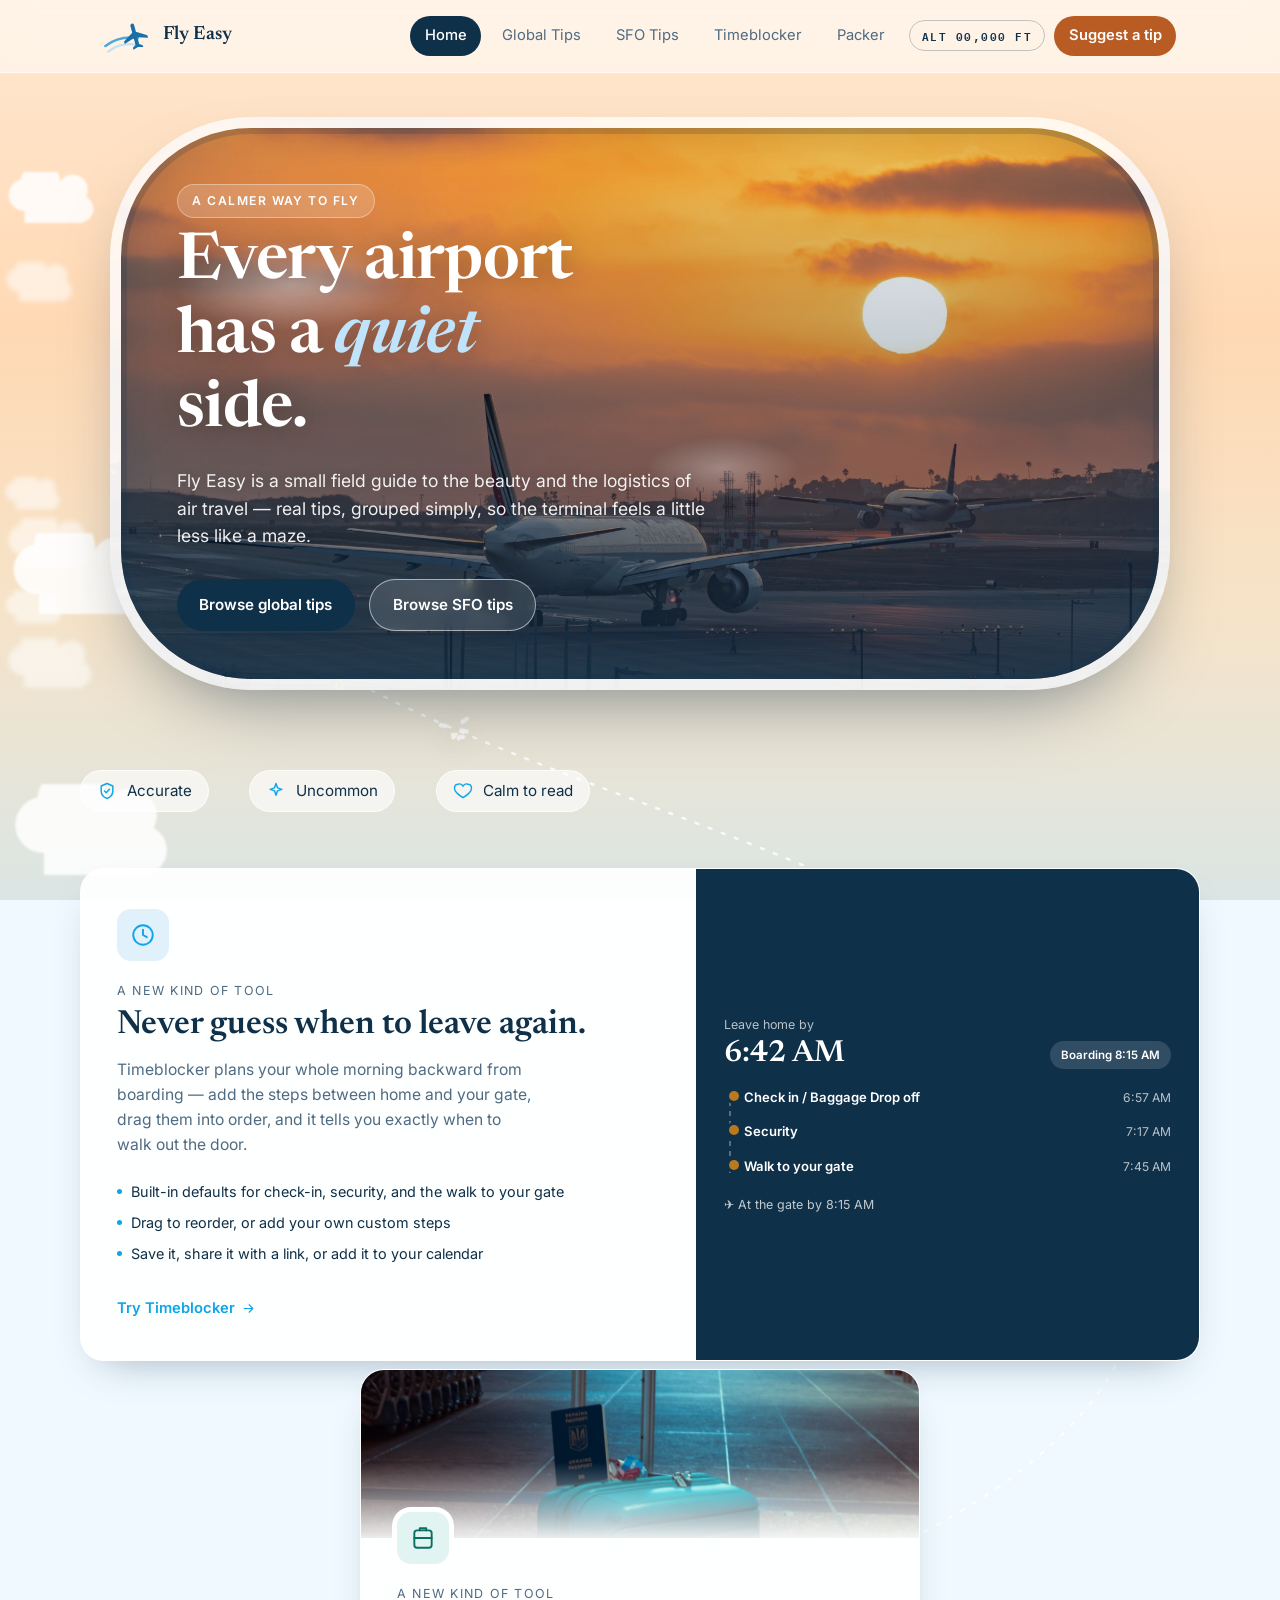
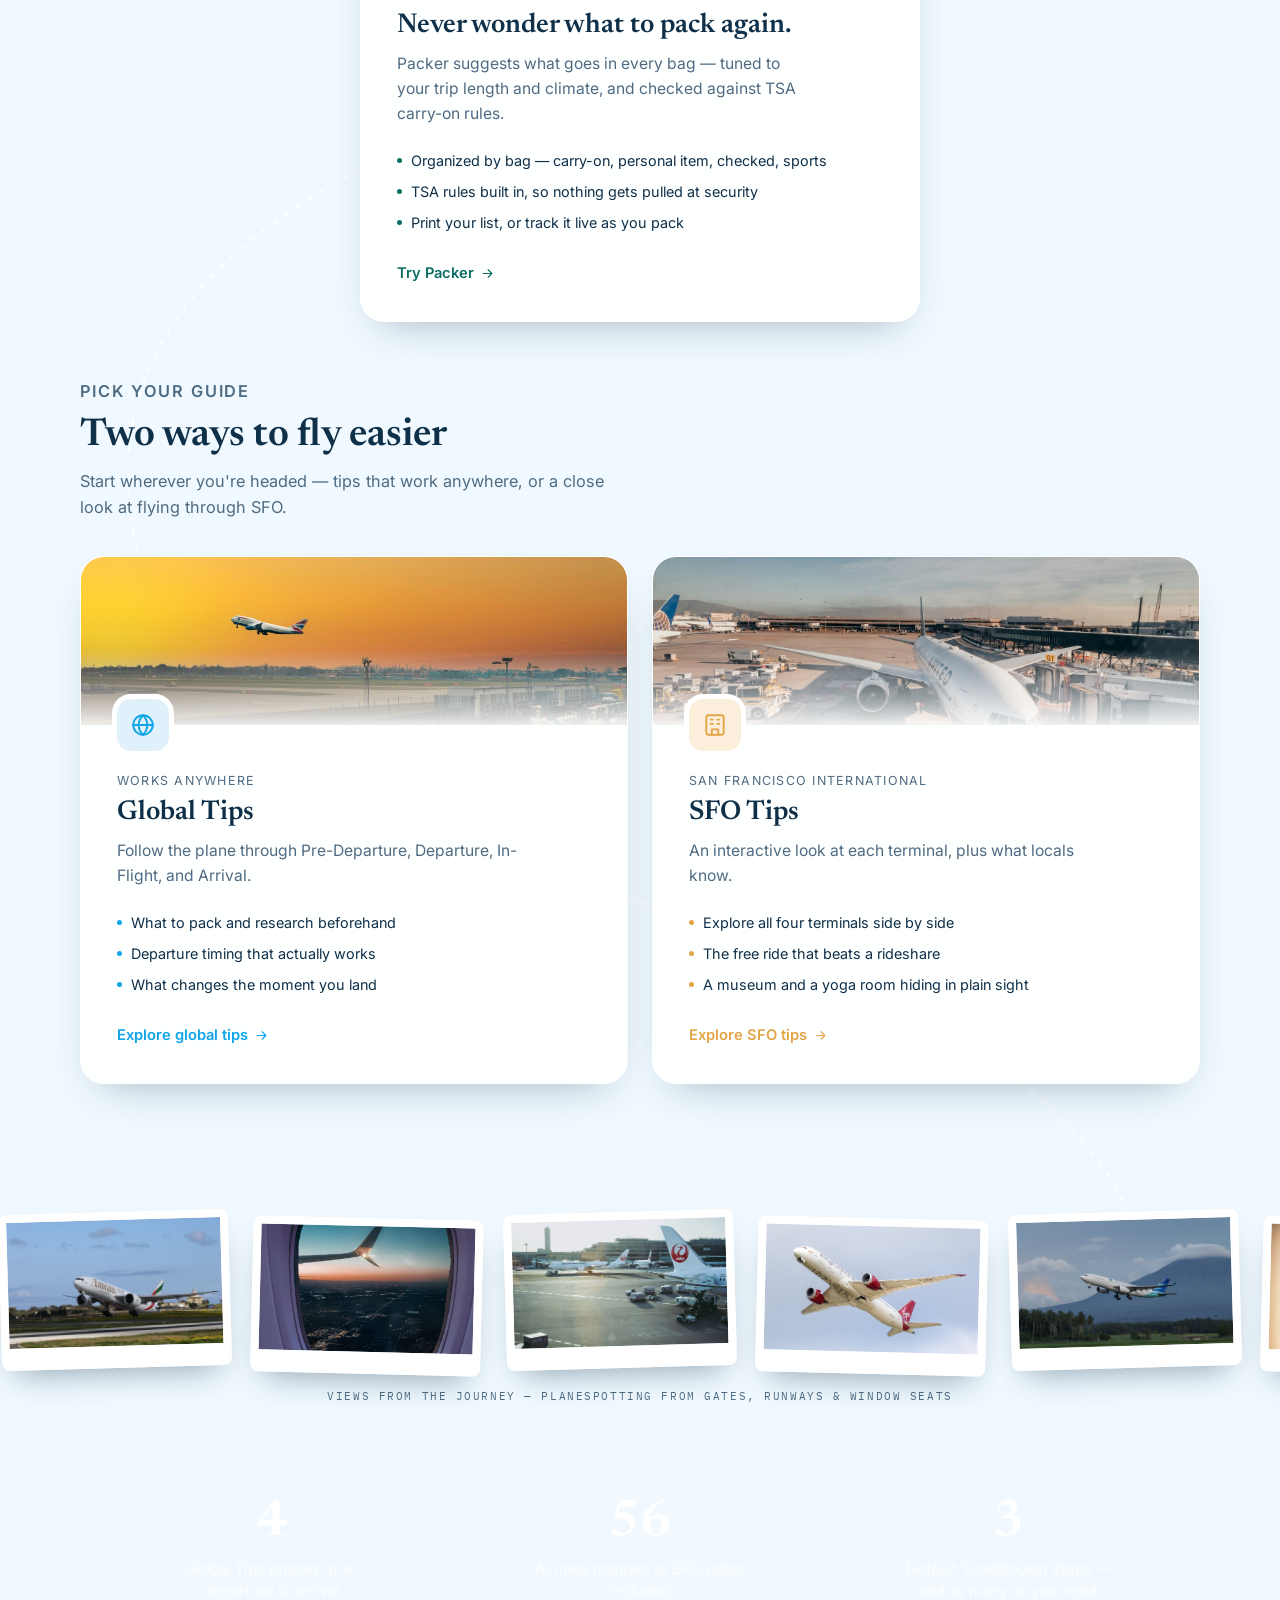
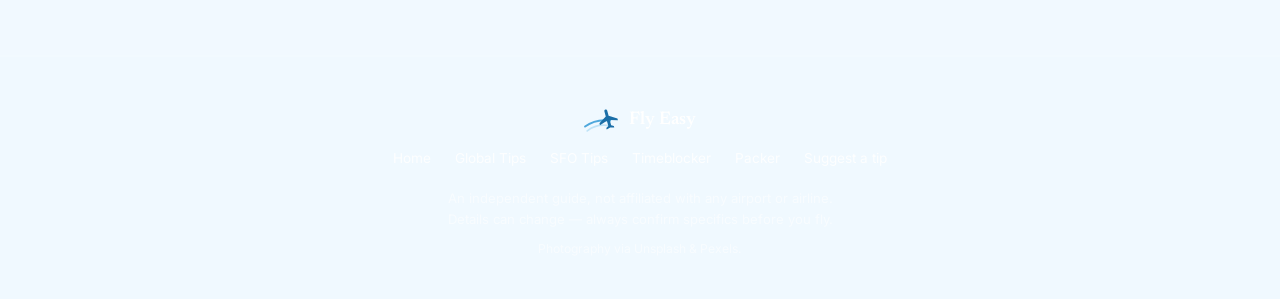
==== commit 7a3c0468: "Add SFO Parking stop, reorganize Global Tips check-in, and adaptive nav SFO Tips: - New Parking stop" ====
--- a/index.html
+++ b/index.html
@@ -9,7 +9,7 @@
 <link rel="preconnect" href="https://fonts.googleapis.com">
 <link rel="preconnect" href="https://fonts.gstatic.com" crossorigin>
 <link href="https://fonts.googleapis.com/css2?family=Newsreader:ital,wght@0,500;0,600;1,500&family=Inter:wght@400;500;600;700&family=IBM+Plex+Mono:wght@500;600&display=swap" rel="stylesheet">
-<link rel="stylesheet" href="styles.css?v=51">
+<link rel="stylesheet" href="styles.css?v=52">
 </head>
 <body>
 
@@ -264,6 +264,6 @@
   <a class="survey-toast__cta" id="surveyToastCta" href="https://forms.gle/eSWeZWQoHny6DYSU7" target="_blank" rel="noopener">Take the survey</a>
 </div>
 
-<script src="script.js?v=54"></script>
+<script src="script.js?v=55"></script>
 </body>
 </html>
--- a/styles.css
+++ b/styles.css
@@ -273,8 +273,10 @@
 }
 .site-nav__cta:hover { background: #A34F1D; color: var(--cloud-white); }
 
-/* Hidden on desktop; becomes the entry point to the page links
-   once they no longer fit in one row (see max-width: 1024px). */
+/* Hidden by default; becomes the entry point to the page links
+   once neither the full text nav nor the icon-only nav fit in one
+   row (data-tier="menu", set by the nav-tier controller in script.js
+   based on measured content width — see .site-nav[data-tier] below). */
 .site-nav__toggle {
   display: none;
   align-items: center;
@@ -294,33 +296,125 @@
 .site-nav__toggle:hover { border-color: var(--horizon-blue); color: var(--horizon-blue); }
 .site-nav__toggle[aria-expanded="true"] { background: var(--sky-pale); border-color: var(--horizon-blue); color: var(--horizon-blue); }
 
-/* Below desktop width, 5 page links no longer fit beside the CTA
-   without crowding — swap them for a hamburger-triggered dropdown.
-   "Suggest a tip" stays visible; it's a click-through CTA, not a
-   page link, so it doesn't belong behind the toggle. */
-@media (max-width: 1024px) {
-  .site-nav__toggle { display: inline-flex; }
-  .site-nav__links {
-    display: none;
-    position: absolute;
-    top: 100%;
-    left: 0;
-    right: 0;
-    flex-direction: column;
-    gap: 0.15rem;
-    background: var(--cloud-white);
-    padding: 0.6rem 1.15rem 0.9rem;
-    border-top: 1px solid var(--border-soft);
-    box-shadow: 0 16px 28px rgba(15, 48, 73, 0.12);
-  }
-  .site-nav__links.is-open { display: flex; }
-  .site-nav__links a { padding: 0.75rem 0.9rem; font-size: 0.95rem; }
-
-  body[data-tod="dusk"] .site-nav__links,
-  body[data-tod="night"] .site-nav__links {
-    background: rgba(10, 17, 40, 0.97);
-    border-top-color: rgba(255, 255, 255, 0.14);
-  }
+/* ---- Adaptive nav tiers ----
+   .site-nav[data-tier] is set by script.js after measuring the real
+   rendered width of the nav content against the available space —
+   not a fixed viewport breakpoint. Three tiers:
+     (no attribute / "full")  — text links + CTA, one row (default)
+     "icons"                  — text links swapped for icon-only links
+     "menu"                   — icon links also don't fit; hamburger dropdown
+   "Suggest a tip" stays visible in every tier; it's a click-through
+   CTA, not a page link, so it doesn't belong behind the toggle. */
+.site-nav[data-tier="icons"] .site-nav__links { display: none; }
+.site-nav[data-tier="icons"] .site-nav__links--icons { display: flex; }
+
+.site-nav[data-tier="menu"] .site-nav__toggle { display: inline-flex; }
+.site-nav[data-tier="menu"] .site-nav__links {
+  display: none;
+  position: absolute;
+  top: 100%;
+  left: 0;
+  right: 0;
+  flex-direction: column;
+  gap: 0.15rem;
+  background: var(--cloud-white);
+  padding: 0.6rem 1.15rem 0.9rem;
+  border-top: 1px solid var(--border-soft);
+  box-shadow: 0 16px 28px rgba(15, 48, 73, 0.12);
+}
+.site-nav[data-tier="menu"] .site-nav__links.is-open { display: flex; }
+.site-nav[data-tier="menu"] .site-nav__links a { padding: 0.75rem 0.9rem; font-size: 0.95rem; }
+
+body[data-tod="dusk"] .site-nav[data-tier="menu"] .site-nav__links,
+body[data-tod="night"] .site-nav[data-tier="menu"] .site-nav__links {
+  background: rgba(10, 17, 40, 0.97);
+  border-top-color: rgba(255, 255, 255, 0.14);
+}
+
+/* Icon-only nav row (tier "icons") — reuses the same 5 destinations
+   as the bottom mobile tab bar, built at runtime in script.js so the
+   two never drift out of sync. */
+.site-nav__links--icons { display: none; gap: 0.4rem; }
+.site-nav__icon-link {
+  position: relative;
+  display: inline-flex;
+  align-items: center;
+  justify-content: center;
+  width: 40px;
+  height: 40px;
+  border-radius: var(--radius-pill);
+  color: var(--text-muted);
+  text-decoration: none;
+  transition: background 0.2s var(--ease), color 0.2s var(--ease);
+}
+/* Icons are cloned bare (no .icon wrapper), so pull in the same
+   stroke treatment .icon svg gives every other icon on the site. */
+.site-nav__icon-link svg {
+  width: 20px;
+  height: 20px;
+  fill: none;
+  stroke: currentColor;
+  stroke-width: 1.75;
+  stroke-linecap: round;
+  stroke-linejoin: round;
+}
+.site-nav__icon-link:hover { background: var(--sky-pale); color: var(--deep-navy); }
+.site-nav__icon-link[aria-current="page"] { background: var(--deep-navy); color: var(--cloud-white); }
+/* CSS-only tooltip so pointer/keyboard users still get the label
+   text; aria-label already covers screen readers. */
+.site-nav__icon-link::after {
+  content: attr(aria-label);
+  position: absolute;
+  top: 100%;
+  left: 50%;
+  transform: translate(-50%, 6px);
+  background: var(--deep-navy);
+  color: var(--cloud-white);
+  font-size: 0.72rem;
+  font-weight: 500;
+  padding: 0.3rem 0.6rem;
+  border-radius: 6px;
+  white-space: nowrap;
+  opacity: 0;
+  pointer-events: none;
+  transition: opacity 0.15s var(--ease), transform 0.15s var(--ease);
+}
+.site-nav__icon-link:hover::after, .site-nav__icon-link:focus-visible::after {
+  opacity: 1;
+  transform: translate(-50%, 10px);
+}
+
+/* Off-screen measurement rulers the nav-tier controller uses to read
+   real content widths (fonts, current zoom, etc.) instead of relying
+   on guessed pixel breakpoints. Never visible, never interactive. */
+.site-nav__measure {
+  position: absolute;
+  visibility: hidden;
+  left: -99999px;
+  top: -99999px;
+  display: flex;
+  align-items: center;
+  gap: 1rem;
+  width: max-content;
+  pointer-events: none;
+}
+.site-nav__measure .site-nav__right { display: flex; align-items: center; gap: 0.6rem; white-space: nowrap; }
+/* Clones keep their real .site-nav__links / .site-nav__links--icons
+   classes so padding/font/icon sizing measure accurately -- these
+   just force a flat single row regardless of which tier happens to
+   be live right now (the "menu" tier turns .site-nav__links into an
+   absolute-positioned column dropdown, which would otherwise leak
+   into a clone sitting in the same .site-nav tree). */
+.site-nav__measure .site-nav__links,
+.site-nav__measure .site-nav__links--icons {
+  display: flex !important;
+  position: static !important;
+  flex-direction: row !important;
+  padding: 0 !important;
+  margin: 0 !important;
+  border: none !important;
+  box-shadow: none !important;
+  background: none !important;
 }
 
 /* ============================================================
@@ -335,7 +429,8 @@
 
 @media (max-width: 640px) {
   .site-nav__links { display: none !important; }
-  .site-nav__toggle { display: none; }
+  .site-nav__links--icons { display: none !important; }
+  .site-nav__toggle { display: none !important; }
 
   body { padding-bottom: calc(68px + env(safe-area-inset-bottom)); }
 
@@ -403,6 +498,7 @@
 @media (prefers-reduced-motion: reduce) {
   .mobile-tabbar { animation: none; }
   .mobile-tabbar__item, .mobile-tabbar__icon { transition: none; }
+  .site-nav__icon-link, .site-nav__icon-link::after { transition: none; }
 }
 
 /* ============================================================
@@ -1028,6 +1124,7 @@
   padding: 1.25rem 1.5rem;
   margin-bottom: 2rem;
 }
+.airline-warning[hidden] { display: none; }
 .airline-warning__icon {
   width: 26px;
   height: 26px;
@@ -1558,6 +1655,36 @@
   margin-bottom: 0.25rem;
 }
 .timing-row__text { font-size: 1rem; color: var(--text-muted); line-height: 1.5; }
+
+/* A short, bolded callout line inside a timing-row for the one
+   detail that most needs to be scanned and not skimmed past. */
+.timing-row__callout {
+  margin-top: 0.65rem;
+  background: var(--cloud-white);
+  border-radius: 10px;
+  padding: 0.65rem 0.9rem;
+  font-size: 0.92rem;
+  color: var(--deep-navy);
+  line-height: 1.4;
+}
+.timing-row__callout strong { color: var(--phase-color); }
+
+/* Featured variant — a timing-row with extra visual weight for the
+   single most-important standalone tip on a phase page (e.g. the
+   "ask airport staff nicely" tip on Departure). Same component,
+   just louder: solid-color icon badge + a matching ring border. */
+.timing-row--featured {
+  border: 2px solid var(--phase-color);
+  box-shadow: 0 16px 34px -18px rgba(15, 48, 73, 0.4);
+}
+.timing-row--featured .timing-row__icon {
+  background: var(--phase-color);
+  color: var(--cloud-white);
+}
+/* Same weight, no ring — the border read as too heavy on the
+   Check-in card, so this drops just that while keeping the
+   shadow and solid icon badge. */
+.timing-row--featured.timing-row--no-ring { border: none; }
 
 .timing-badges { display: flex; gap: 1.1rem; flex-wrap: wrap; margin-bottom: 0.9rem; }
 .timing-badge {
@@ -2056,6 +2183,10 @@
 body[data-tod="dusk"] .site-nav__links a[aria-current="page"],
 body[data-tod="night"] .site-nav__links a[aria-current="page"] { background: rgba(255, 255, 255, 0.92); color: var(--deep-navy); }
 body[data-tod="dusk"] .ws-alt, body[data-tod="night"] .ws-alt { color: #FFF; border-color: rgba(255, 255, 255, 0.35); }
+body[data-tod="dusk"] .site-nav__icon-link, body[data-tod="night"] .site-nav__icon-link { color: rgba(255, 255, 255, 0.75); }
+body[data-tod="dusk"] .site-nav__icon-link:hover, body[data-tod="night"] .site-nav__icon-link:hover { background: rgba(255, 255, 255, 0.14); color: #FFF; }
+body[data-tod="dusk"] .site-nav__icon-link[aria-current="page"],
+body[data-tod="night"] .site-nav__icon-link[aria-current="page"] { background: rgba(255, 255, 255, 0.92); color: var(--deep-navy); }
 
 /* ---- Airplane-window photo heroes ---- */
 .photo-hero {
@@ -2732,9 +2863,12 @@
 .airline-card { transition: transform 0.25s var(--ease), box-shadow 0.25s var(--ease); }
 .airline-card:hover { transform: translateY(-4px); box-shadow: 0 24px 44px -20px rgba(15, 48, 73, 0.45); }
 
-/* Taller AirTrain map so Terminal 2 has breathing room up top */
-.sfo-map { height: 330px; }
-@media (max-width: 700px) { .sfo-map { height: 265px; } }
+/* Taller AirTrain map so Terminal 2 has breathing room up top, and
+   so the Parking stop has room to sit directly under Transportation.
+   The Transportation-to-Parking gap matches the Terminal-2-to-
+   Transportation gap above it, so Parking lines up with Intl A/G. */
+.sfo-map { height: 315px; }
+@media (max-width: 700px) { .sfo-map { height: 254px; } }
 
 /* ============================================================
    AirTrain map on mobile — the desktop track (viewBox 1000x374,
@@ -2747,7 +2881,7 @@
    ============================================================ */
 .sfo-map__road--mobile { display: none; }
 @media (max-width: 640px) {
-  .sfo-map { height: auto; aspect-ratio: 400 / 320; }
+  .sfo-map { height: auto; aspect-ratio: 400 / 308; }
   .sfo-map__road--desktop { display: none; }
   .sfo-map__road--mobile { display: block; }
 }
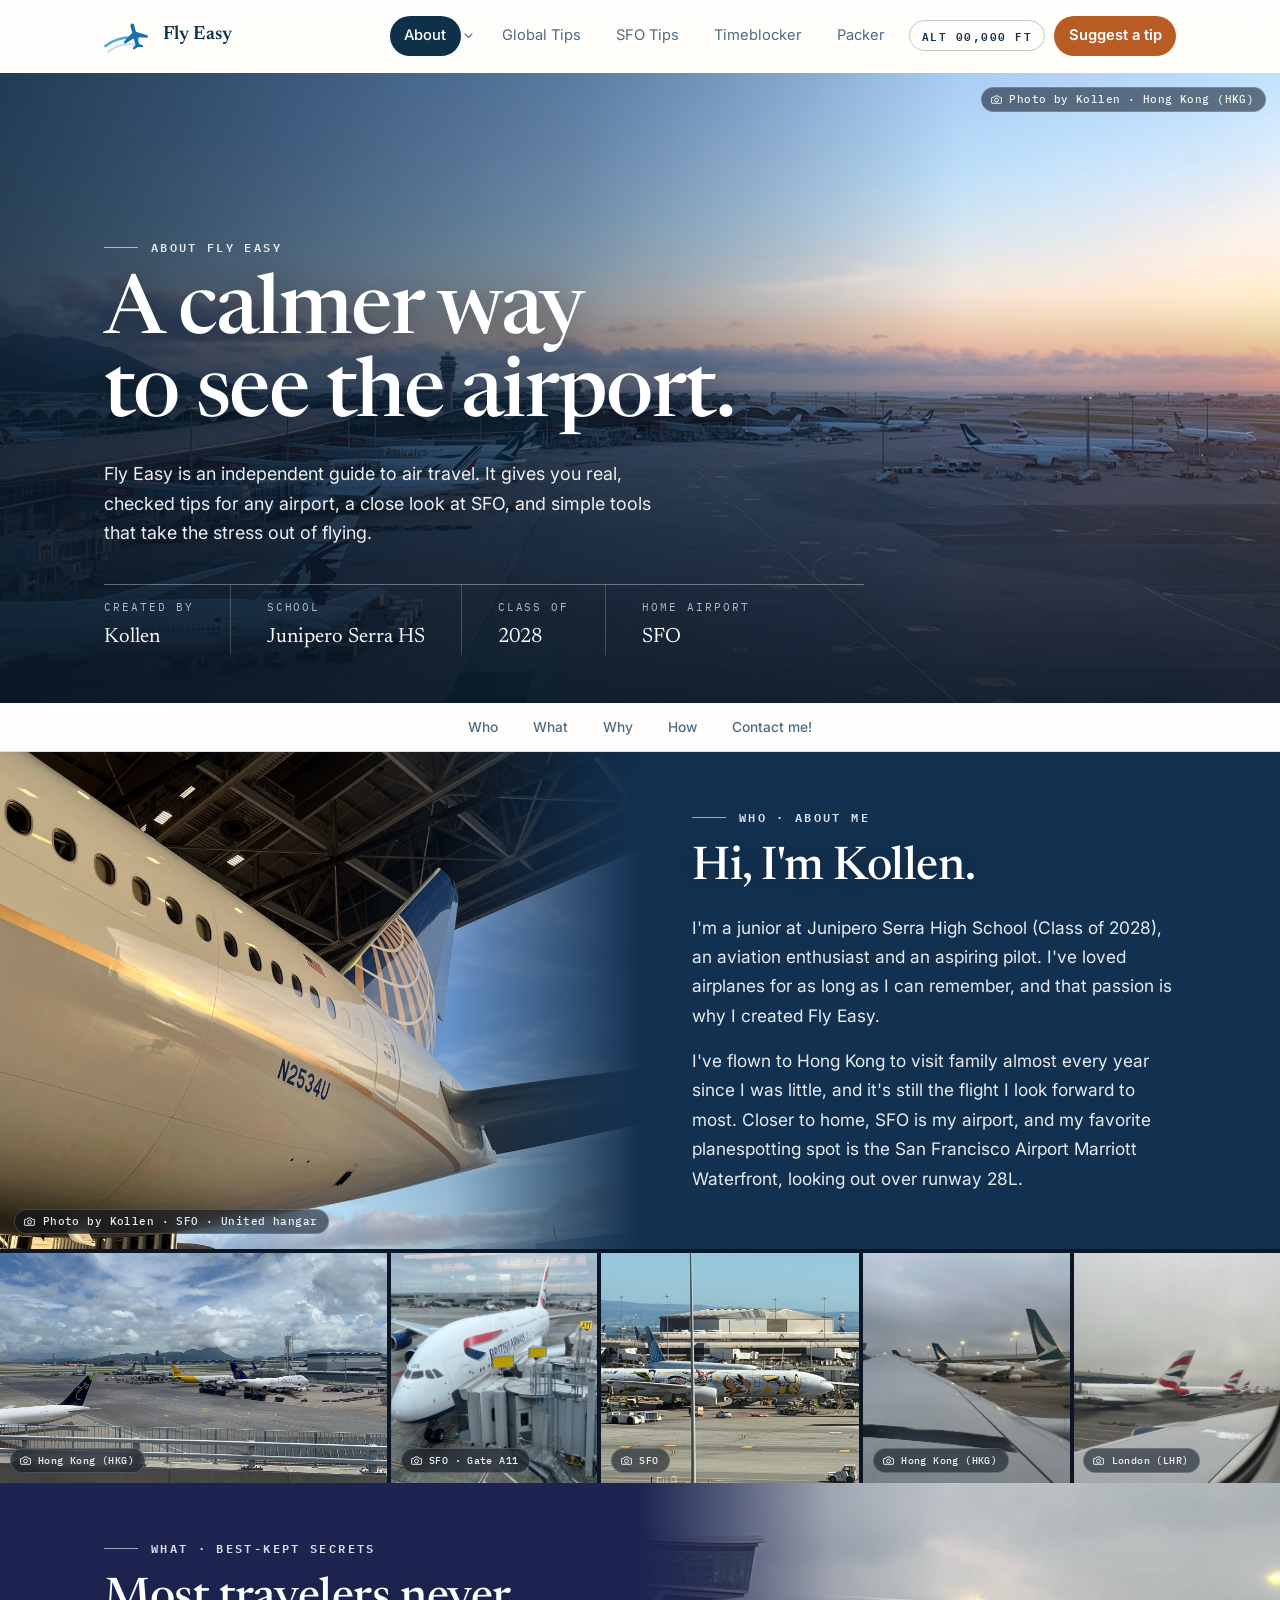
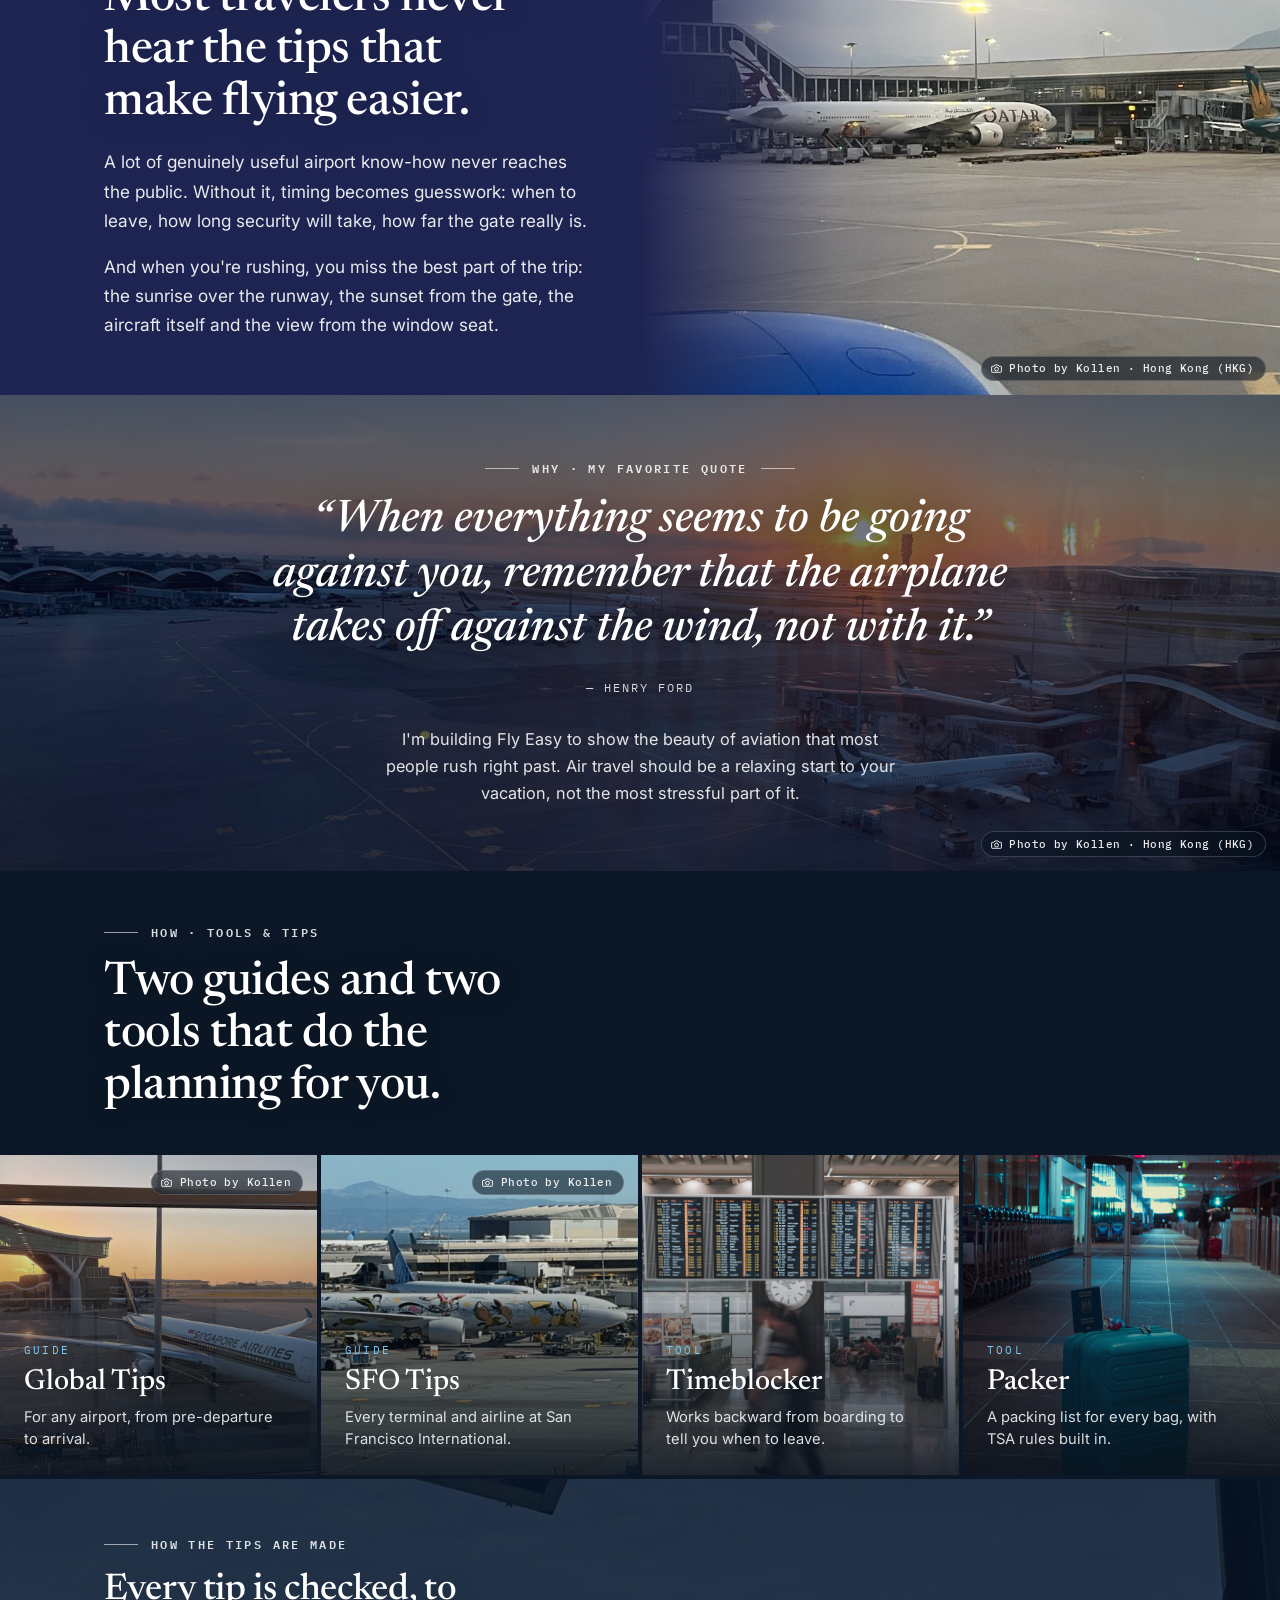
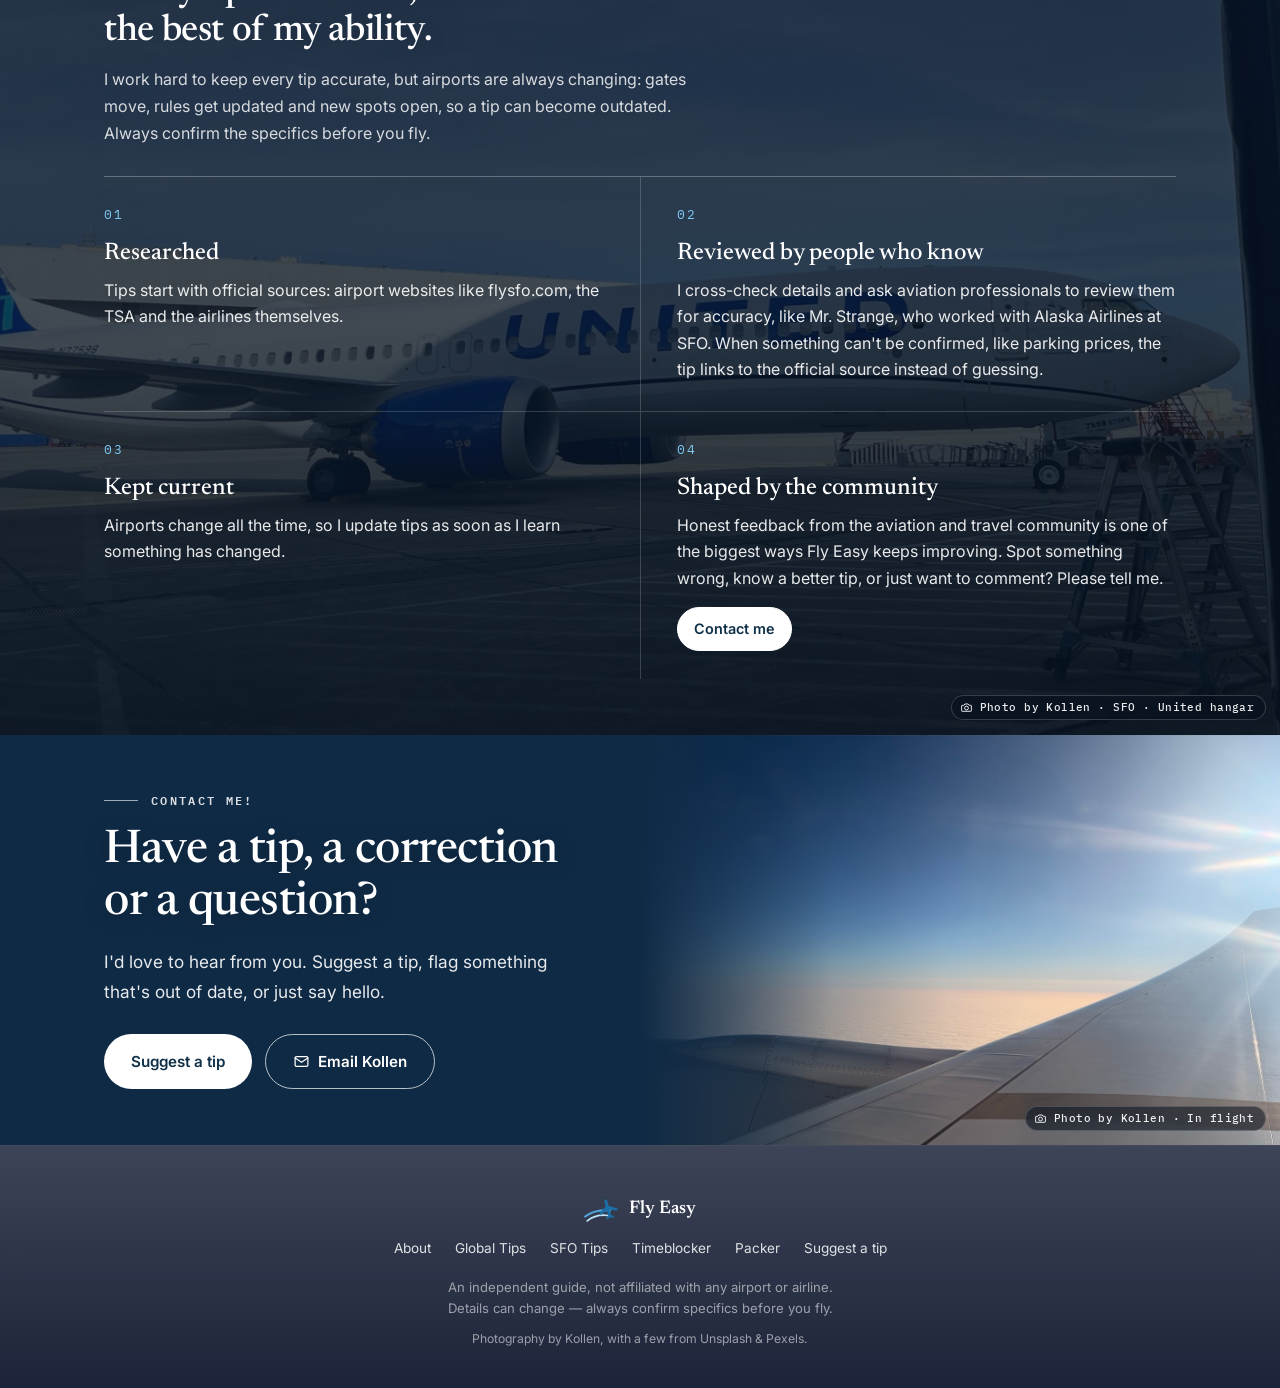
==== commit f352efe0: "Replace Home with an About page and use Kollen's own photos site-wide About page (index.html, the ne" ====
--- a/index.html
+++ b/index.html
@@ -3,15 +3,15 @@
 <head>
 <meta charset="UTF-8">
 <meta name="viewport" content="width=device-width, initial-scale=1.0, viewport-fit=cover">
-<title>Fly Easy — Airport Tips That Actually Help</title>
-<meta name="description" content="Fly Easy shows travelers the beauty of airports and eases the stress of flying with real, useful tips — for any airport, and specifically for SFO.">
+<title>About Fly Easy — Who Created Fly Easy</title>
+<meta name="description" content="About Fly Easy: an independent guide to air travel created by Kollen, a high school junior and aspiring pilot, with real, verified airport tips and tools.">
 <link rel="icon" href="data:image/svg+xml,<svg xmlns=%22http://www.w3.org/2000/svg%22 viewBox=%22195 118 212 224%22><path d=%22M21,16V14L13,9V3.5C13,2.67,12.33,2,11.5,2C10.67,2,10,2.67,10,3.5V9L2,14V16L10,13.5V19L7.5,20.5V22L11.5,21L15.5,22V20.5L13,19V13.5L21,16Z%22 fill=%22%231B6FA8%22 transform=%22translate(300,230) rotate(-15) scale(9) translate(-11.5,-12)%22/></svg>">
 <link rel="preconnect" href="https://fonts.googleapis.com">
 <link rel="preconnect" href="https://fonts.gstatic.com" crossorigin>
 <link href="https://fonts.googleapis.com/css2?family=Newsreader:ital,wght@0,500;0,600;1,500&family=Inter:wght@400;500;600;700&family=IBM+Plex+Mono:wght@500;600&display=swap" rel="stylesheet">
-<link rel="stylesheet" href="styles.css?v=52">
+<link rel="stylesheet" href="styles.css?v=100">
 </head>
-<body>
+<body class="page-about">
 
 <a class="skip-link" href="#main">Skip to content</a>
 
@@ -32,7 +32,19 @@
     </a>
     <div class="site-nav__right">
       <nav class="site-nav__links" id="siteNavLinks" aria-label="Main navigation">
-      <a href="index.html" aria-current="page">Home</a>
+      <div class="site-nav__item site-nav__item--has-menu">
+        <a href="index.html" aria-current="page">About</a>
+        <button class="site-nav__caret" type="button" aria-expanded="false" aria-controls="aboutMenu" aria-label="Show About sections">
+          <svg viewBox="0 0 24 24" fill="none" stroke="currentColor" stroke-width="2" aria-hidden="true"><path d="M6 9l6 6 6-6"/></svg>
+        </button>
+        <div class="site-nav__menu" id="aboutMenu" role="menu" aria-label="About sections">
+          <a href="index.html#who" role="menuitem">Who I am</a>
+          <a href="index.html#what" role="menuitem">What travelers miss</a>
+          <a href="index.html#why" role="menuitem">Why Fly Easy</a>
+          <a href="index.html#how" role="menuitem">How it works</a>
+          <a href="index.html#contact" role="menuitem">Contact me!</a>
+        </div>
+      </div>
       <a href="global.html">Global Tips</a>
       <a href="sfo.html">SFO Tips</a>
       <a href="timeblocker.html">Timeblocker</a>
@@ -48,8 +60,8 @@
 
 <nav class="mobile-tabbar" aria-label="Primary">
   <a class="mobile-tabbar__item" href="index.html" aria-current="page">
-    <span class="icon mobile-tabbar__icon"><svg viewBox="0 0 24 24"><path d="M4 10.5L12 4l8 6.5"/><path d="M6 9.5V19a1 1 0 001 1h3v-6h4v6h3a1 1 0 001-1V9.5"/></svg></span>
-    <span class="mobile-tabbar__label">Home</span>
+    <span class="icon mobile-tabbar__icon"><svg viewBox="0 0 24 24"><circle cx="12" cy="8" r="4"/><path d="M4 21c0-4.4 3.6-7 8-7s8 2.6 8 7"/></svg></span>
+    <span class="mobile-tabbar__label">About</span>
   </a>
   <a class="mobile-tabbar__item" href="global.html">
     <span class="icon mobile-tabbar__icon"><svg viewBox="0 0 24 24"><circle cx="12" cy="12" r="9"/><path d="M3 12h18M12 3c2.5 2.5 4 6 4 9s-1.5 6.5-4 9c-2.5-2.5-4-6-4-9s1.5-6.5 4-9z"/></svg></span>
@@ -69,171 +81,184 @@
   </a>
 </nav>
 
-<main id="main">
-
-  <section class="photo-hero" style="background-image: url('images/runway-sunset-heavies.jpg');">
-    <div class="photo-hero__scrim" aria-hidden="true"></div>
-    <div class="photo-hero__content">
-      <p class="eyebrow eyebrow--onphoto">A calmer way to fly</p>
-      <h1 class="photo-hero__title">Every airport<br>has a <em>quiet</em><br>side.</h1>
-      <p class="photo-hero__sub">Fly Easy is a small field guide to the beauty and the logistics of air travel — real tips, grouped simply, so the terminal feels a little less like a maze.</p>
-      <div class="hero__actions">
-        <a class="btn btn--primary" href="global.html">Browse global tips</a>
-        <a class="btn btn--ghost-onphoto" href="sfo.html">Browse SFO tips</a>
-      </div>
-    </div>
-  </section>
-
-  <section class="value-strip-wrap container">
-    <div class="value-strip">
-      <span class="value-item"><span class="icon"><svg viewBox="0 0 24 24"><path d="M12 3l7 3v6c0 4.5-3 7.5-7 9-4-1.5-7-4.5-7-9V6l7-3z"/><path d="M9 12l2 2 4-4"/></svg></span>Accurate</span>
-      <span class="value-item"><span class="icon"><svg viewBox="0 0 24 24"><path d="M12 3l1.8 5.2L19 10l-5.2 1.8L12 17l-1.8-5.2L5 10l5.2-1.8L12 3z"/></svg></span>Uncommon</span>
-      <span class="value-item"><span class="icon"><svg viewBox="0 0 24 24"><path d="M12 20s-7-4.35-9.5-8.5C.8 8 2 4.5 5.5 4a5 5 0 016.5 2.2A5 5 0 0118.5 4C22 4.5 23.2 8 21.5 11.5 19 15.65 12 20 12 20z"/></svg></span>Calm to read</span>
-    </div>
-  </section>
-
-  <section class="tb-feature container">
-    <a class="tb-feature__card" href="timeblocker.html">
-      <div class="tb-feature__body">
-        <span class="tb-feature__icon"><span class="icon"><svg viewBox="0 0 24 24" fill="none" stroke="currentColor" stroke-width="1.8"><circle cx="12" cy="12" r="9"/><path d="M12 7v5l3.5 2"/></svg></span></span>
-        <p class="dest-card__eyebrow">A new kind of tool</p>
-        <h2>Never guess when to leave again.</h2>
-        <p class="tb-feature__desc">Timeblocker plans your whole morning backward from boarding — add the steps between home and your gate, drag them into order, and it tells you exactly when to walk out the door.</p>
-        <ul class="dest-card__list">
-          <li>Built-in defaults for check-in, security, and the walk to your gate</li>
-          <li>Drag to reorder, or add your own custom steps</li>
-          <li>Save it, share it with a link, or add it to your calendar</li>
-        </ul>
-        <span class="dest-card__cta tb-feature__cta">Try Timeblocker <span class="icon"><svg viewBox="0 0 24 24"><path d="M5 12h14M13 6l6 6-6 6"/></svg></span></span>
-      </div>
-      <div class="tb-feature__preview" aria-hidden="true">
-        <div class="tbp-hero">
-          <div>
-            <p class="tbp-hero__label">Leave home by</p>
-            <p class="tbp-hero__time">6:42 AM</p>
-          </div>
-          <span class="tbp-hero__board">Boarding 8:15 AM</span>
-        </div>
-        <div class="tbp-rail">
-          <div class="tbp-row">
-            <span class="tbp-dot"></span>
-            <span class="tbp-row__title">Check in / Baggage Drop off</span>
-            <span class="tbp-row__time">6:57 AM</span>
-          </div>
-          <div class="tbp-row">
-            <span class="tbp-dot"></span>
-            <span class="tbp-row__title">Security</span>
-            <span class="tbp-row__time">7:17 AM</span>
-          </div>
-          <div class="tbp-row">
-            <span class="tbp-dot"></span>
-            <span class="tbp-row__title">Walk to your gate</span>
-            <span class="tbp-row__time">7:45 AM</span>
-          </div>
-        </div>
-        <p class="tbp-note">✈ At the gate by 8:15 AM</p>
-      </div>
-    </a>
-  </section>
-
-  <section class="pk-promo container">
-    <a class="dest-card dest-card--packer pk-promo__card" href="packer.html">
-      <span class="dest-card__photo" style="background-image: url('images/suitcase-teal-terminal.jpg');" aria-hidden="true"></span>
-      <div class="dest-card__body">
-        <span class="dest-card__icon"><span class="icon"><svg viewBox="0 0 24 24" fill="none" stroke="currentColor" stroke-width="1.8"><rect x="4" y="5" width="16" height="16" rx="2.5"/><path d="M9 5V3h6v2M4 12h16"/></svg></span></span>
-        <p class="dest-card__eyebrow">A new kind of tool</p>
-        <h3>Never wonder what to pack again.</h3>
-        <p class="dest-card__desc">Packer suggests what goes in every bag — tuned to your trip length and climate, and checked against TSA carry-on rules.</p>
-        <ul class="dest-card__list">
-          <li>Organized by bag — carry-on, personal item, checked, sports</li>
-          <li>TSA rules built in, so nothing gets pulled at security</li>
-          <li>Print your list, or track it live as you pack</li>
-        </ul>
-        <span class="dest-card__cta">Try Packer <span class="icon"><svg viewBox="0 0 24 24"><path d="M5 12h14M13 6l6 6-6 6"/></svg></span></span>
-      </div>
-    </a>
-  </section>
-
-  <section class="destinations container">
-    <div class="destinations__head">
-      <p class="eyebrow">Pick your guide</p>
-      <h2>Two ways to fly easier</h2>
-      <p>Start wherever you're headed — tips that work anywhere, or a close look at flying through SFO.</p>
-    </div>
-
-    <div class="dest-grid">
-
-      <a class="dest-card dest-card--global" href="global.html">
-        <span class="dest-card__photo" style="background-image: url('images/takeoff-sunset.jpg');" aria-hidden="true"></span>
-        <div class="dest-card__body">
-          <span class="dest-card__icon"><span class="icon"><svg viewBox="0 0 24 24"><circle cx="12" cy="12" r="9"/><path d="M3 12h18M12 3c2.5 2.5 4 6 4 9s-1.5 6.5-4 9c-2.5-2.5-4-6-4-9s1.5-6.5 4-9z"/></svg></span></span>
-          <p class="dest-card__eyebrow">Works anywhere</p>
-          <h3>Global Tips</h3>
-          <p class="dest-card__desc">Follow the plane through Pre-Departure, Departure, In-Flight, and Arrival.</p>
-          <ul class="dest-card__list">
-            <li>What to pack and research beforehand</li>
-            <li>Departure timing that actually works</li>
-            <li>What changes the moment you land</li>
-          </ul>
-          <span class="dest-card__cta">Explore global tips <span class="icon"><svg viewBox="0 0 24 24"><path d="M5 12h14M13 6l6 6-6 6"/></svg></span></span>
-        </div>
-      </a>
-
-      <a class="dest-card dest-card--sfo" href="sfo.html">
-        <span class="dest-card__photo" style="background-image: url('images/sfo-gate-united.jpg');" aria-hidden="true"></span>
-        <div class="dest-card__body">
-          <span class="dest-card__icon"><span class="icon"><svg viewBox="0 0 24 24"><rect x="4" y="3" width="16" height="18" rx="2"/><path d="M9 21v-5h6v5"/><path d="M8 7h2M14 7h2M8 11h2M14 11h2"/></svg></span></span>
-          <p class="dest-card__eyebrow">San Francisco International</p>
-          <h3>SFO Tips</h3>
-          <p class="dest-card__desc">An interactive look at each terminal, plus what locals know.</p>
-          <ul class="dest-card__list">
-            <li>Explore all four terminals side by side</li>
-            <li>The free ride that beats a rideshare</li>
-            <li>A museum and a yoga room hiding in plain sight</li>
-          </ul>
-          <span class="dest-card__cta">Explore SFO tips <span class="icon"><svg viewBox="0 0 24 24"><path d="M5 12h14M13 6l6 6-6 6"/></svg></span></span>
-        </div>
-      </a>
-
-    </div>
-  </section>
-
-  <section class="filmstrip" aria-label="Views from the journey">
-    <div class="filmstrip__track" aria-hidden="true">
-      <span class="filmstrip__item" style="background-image: url('images/emirates-takeoff-roll.jpg');"></span>
-      <span class="filmstrip__item" style="background-image: url('images/window-wing-citylights.jpg');"></span>
-      <span class="filmstrip__item" style="background-image: url('images/jal-gates-goldenhour.jpg');"></span>
-      <span class="filmstrip__item" style="background-image: url('images/virgin-climbout.jpg');"></span>
-      <span class="filmstrip__item" style="background-image: url('images/garuda-volcano-takeoff.jpg');"></span>
-      <span class="filmstrip__item" style="background-image: url('images/window-wing-clouds-ground.jpg');"></span>
-      <span class="filmstrip__item" style="background-image: url('images/vietnam-takeoff-city.jpg');"></span>
-      <span class="filmstrip__item" style="background-image: url('images/ita-blue-at-gate.jpg');"></span>
-      <span class="filmstrip__item" style="background-image: url('images/emirates-takeoff-roll.jpg');"></span>
-      <span class="filmstrip__item" style="background-image: url('images/window-wing-citylights.jpg');"></span>
-      <span class="filmstrip__item" style="background-image: url('images/jal-gates-goldenhour.jpg');"></span>
-      <span class="filmstrip__item" style="background-image: url('images/virgin-climbout.jpg');"></span>
-      <span class="filmstrip__item" style="background-image: url('images/garuda-volcano-takeoff.jpg');"></span>
-      <span class="filmstrip__item" style="background-image: url('images/window-wing-clouds-ground.jpg');"></span>
-      <span class="filmstrip__item" style="background-image: url('images/vietnam-takeoff-city.jpg');"></span>
-      <span class="filmstrip__item" style="background-image: url('images/ita-blue-at-gate.jpg');"></span>
-    </div>
-    <p class="filmstrip__label">Views from the journey — planespotting from gates, runways &amp; window seats</p>
-  </section>
-
-  <section class="stat-band">
-    <div class="container stat-band__grid">
-      <div class="stat-item">
-        <p class="stat-item__num">4</p>
-        <p class="stat-item__label">Global Tips phases, pre-departure to arrival</p>
-      </div>
-      <div class="stat-item">
-        <p class="stat-item__num">56</p>
-        <p class="stat-item__label">Airlines mapped at SFO, gates included</p>
-      </div>
-      <div class="stat-item">
-        <p class="stat-item__num">3</p>
-        <p class="stat-item__label">Default Timeblocker steps — add as many as you need</p>
-      </div>
+<main id="main" class="about">
+
+  <!-- 1. Opening: golden hour over the apron at Hong Kong (Kollen's photo) -->
+  <section class="ab-hero" id="top" style="background-image: url('images/kollen/kollen-hkg-golden-hour-apron-3.jpg');">
+    <div class="ab-hero__scrim" aria-hidden="true"></div>
+    <div class="ab-hero__inner container">
+      <p class="ab-kicker">About Fly Easy</p>
+      <h1 class="ab-hero__title">A calmer way<br>to see the airport.</h1>
+      <p class="ab-hero__lede">Fly Easy is an independent guide to air travel. It gives you real, checked tips for any airport, a close look at SFO, and simple tools that take the stress out of flying.</p>
+      <dl class="ab-manifest">
+        <div><dt>Created by</dt><dd>Kollen</dd></div>
+        <div><dt>School</dt><dd>Junipero Serra HS</dd></div>
+        <div><dt>Class of</dt><dd>2028</dd></div>
+        <div><dt>Home airport</dt><dd>SFO</dd></div>
+      </dl>
+    </div>
+    <span class="photo-credit photo-credit--top"><svg viewBox="0 0 24 24" aria-hidden="true"><path d="M4 8h3l2-2.5h6L17 8h3a1 1 0 011 1v9a1 1 0 01-1 1H4a1 1 0 01-1-1V9a1 1 0 011-1z"/><circle cx="12" cy="13" r="3.5"/></svg>Photo by Kollen · Hong Kong (HKG)</span>
+  </section>
+
+  <!-- Pinned section bar: always one tap from any section -->
+  <nav class="ab-sectionbar" aria-label="About sections">
+    <div class="ab-sectionbar__track">
+      <a href="#who">Who</a>
+      <a href="#what">What</a>
+      <a href="#why">Why</a>
+      <a href="#how">How</a>
+      <a href="#contact">Contact me!</a>
+    </div>
+  </nav>
+
+  <!-- 1. Who: about Kollen, plus a strip of his photos -->
+  <section class="ab-who" id="who">
+    <div class="ab-split ab-split--reverse">
+      <!-- Future portrait: swap this background for a photo of Kollen -->
+      <div class="ab-split__photo" style="background-image: url('images/kollen/kollen-sfo-hangar-united-777-tail.jpg'); background-position: 40% center;" role="img" aria-label="The tail of a United 777 under a maintenance hangar roof">
+        <span class="photo-credit"><svg viewBox="0 0 24 24" aria-hidden="true"><path d="M4 8h3l2-2.5h6L17 8h3a1 1 0 011 1v9a1 1 0 01-1 1H4a1 1 0 01-1-1V9a1 1 0 011-1z"/><circle cx="12" cy="13" r="3.5"/></svg>Photo by Kollen · SFO · United hangar</span>
+      </div>
+      <div class="ab-split__text">
+        <div class="ab-split__inner about-reveal">
+          <p class="ab-kicker">Who · About me</p>
+          <h2 class="ab-title">Hi, I'm Kollen.</h2>
+          <p class="ab-body">I'm a junior at Junipero Serra High School (Class of 2028), an aviation enthusiast and an aspiring pilot. I've loved airplanes for as long as I can remember, and that passion is why I created Fly Easy.</p>
+          <p class="ab-body">I've flown to Hong Kong to visit family almost every year since I was little, and it's still the flight I look forward to most. Closer to home, SFO is my airport, and my favorite planespotting spot is the San Francisco Airport Marriott Waterfront, looking out over runway 28L.</p>
+        </div>
+      </div>
+    </div>
+    <div class="ab-strip" aria-label="Photos by Kollen">
+      <figure class="ab-strip__tile ab-strip__tile--a" style="background-image: url('images/kollen/kollen-hkg-cargo-apron-747s-2.jpg'); background-position: center 62%;">
+        <figcaption class="photo-credit photo-credit--tile"><svg viewBox="0 0 24 24" aria-hidden="true"><path d="M4 8h3l2-2.5h6L17 8h3a1 1 0 011 1v9a1 1 0 01-1 1H4a1 1 0 01-1-1V9a1 1 0 011-1z"/><circle cx="12" cy="13" r="3.5"/></svg>Hong Kong (HKG)</figcaption>
+      </figure>
+      <figure class="ab-strip__tile ab-strip__tile--b" style="background-image: url('images/kollen/kollen-sfo-british-airways-a380-gate-a11.jpg'); background-position: center 55%;">
+        <figcaption class="photo-credit photo-credit--tile"><svg viewBox="0 0 24 24" aria-hidden="true"><path d="M4 8h3l2-2.5h6L17 8h3a1 1 0 011 1v9a1 1 0 01-1 1H4a1 1 0 01-1-1V9a1 1 0 011-1z"/><circle cx="12" cy="13" r="3.5"/></svg>SFO · Gate A11</figcaption>
+      </figure>
+      <figure class="ab-strip__tile ab-strip__tile--c" style="background-image: url('images/kollen/kollen-sfo-ana-pokemon-777-3.jpg');">
+        <figcaption class="photo-credit photo-credit--tile"><svg viewBox="0 0 24 24" aria-hidden="true"><path d="M4 8h3l2-2.5h6L17 8h3a1 1 0 011 1v9a1 1 0 01-1 1H4a1 1 0 01-1-1V9a1 1 0 011-1z"/><circle cx="12" cy="13" r="3.5"/></svg>SFO</figcaption>
+      </figure>
+      <figure class="ab-strip__tile ab-strip__tile--d" style="background-image: url('images/kollen/kollen-hkg-cathay-tails-dusk-wing.jpg'); background-position: center 45%;">
+        <figcaption class="photo-credit photo-credit--tile"><svg viewBox="0 0 24 24" aria-hidden="true"><path d="M4 8h3l2-2.5h6L17 8h3a1 1 0 011 1v9a1 1 0 01-1 1H4a1 1 0 01-1-1V9a1 1 0 011-1z"/><circle cx="12" cy="13" r="3.5"/></svg>Hong Kong (HKG)</figcaption>
+      </figure>
+      <figure class="ab-strip__tile ab-strip__tile--e" style="background-image: url('images/kollen/kollen-lhr-british-airways-a380-tails-window.jpg'); background-position: center 55%;">
+        <figcaption class="photo-credit photo-credit--tile"><svg viewBox="0 0 24 24" aria-hidden="true"><path d="M4 8h3l2-2.5h6L17 8h3a1 1 0 011 1v9a1 1 0 01-1 1H4a1 1 0 01-1-1V9a1 1 0 011-1z"/><circle cx="12" cy="13" r="3.5"/></svg>London (LHR)</figcaption>
+      </figure>
+    </div>
+  </section>
+
+  <!-- 2. What: the problem -->
+  <section class="ab-split" id="what">
+    <div class="ab-split__text">
+      <div class="ab-split__inner about-reveal">
+        <p class="ab-kicker">What · Best-kept secrets</p>
+        <h2 class="ab-title">Most travelers never hear the tips that make flying easier.</h2>
+        <p class="ab-body">A lot of genuinely useful airport know-how never reaches the public. Without it, timing becomes guesswork: when to leave, how long security will take, how far the gate really is.</p>
+        <p class="ab-body">And when you're rushing, you miss the best part of the trip: the sunrise over the runway, the sunset from the gate, the aircraft itself and the view from the window seat.</p>
+      </div>
+    </div>
+    <div class="ab-split__photo" style="background-image: url('images/kollen/kollen-hkg-qatar-777-dusk-window.jpg'); background-position: center 58%;" role="img" aria-label="A Qatar Airways 777 at the gate at dusk, seen past a jet engine">
+      <span class="photo-credit"><svg viewBox="0 0 24 24" aria-hidden="true"><path d="M4 8h3l2-2.5h6L17 8h3a1 1 0 011 1v9a1 1 0 01-1 1H4a1 1 0 01-1-1V9a1 1 0 011-1z"/><circle cx="12" cy="13" r="3.5"/></svg>Photo by Kollen · Hong Kong (HKG)</span>
+    </div>
+  </section>
+
+  <!-- 3. Why: favorite quote over a Hong Kong sunset -->
+  <section class="ab-statement" id="why" style="background-image: url('images/kollen/kollen-hkg-sunset-tower-4.jpg');">
+    <div class="ab-statement__wash" aria-hidden="true"></div>
+    <figure class="container ab-statement__inner about-reveal">
+      <p class="ab-kicker">Why · My favorite quote</p>
+      <blockquote class="ab-quote">&ldquo;When everything seems to be going against you, remember that the airplane takes off against the wind, not with it.&rdquo;</blockquote>
+      <figcaption class="ab-quote__cite">Henry Ford</figcaption>
+      <p class="ab-statement__note">I'm building Fly Easy to show the beauty of aviation that most people rush right past. Air travel should be a relaxing start to your vacation, not the most stressful part of it.</p>
+    </figure>
+    <span class="photo-credit"><svg viewBox="0 0 24 24" aria-hidden="true"><path d="M4 8h3l2-2.5h6L17 8h3a1 1 0 011 1v9a1 1 0 01-1 1H4a1 1 0 01-1-1V9a1 1 0 011-1z"/><circle cx="12" cy="13" r="3.5"/></svg>Photo by Kollen · Hong Kong (HKG)</span>
+  </section>
+
+  <!-- 4. How: the tools and tips, and how every tip is checked -->
+  <section class="ab-how" id="how" aria-labelledby="ab-how-title">
+    <div class="container ab-how__head about-reveal">
+      <p class="ab-kicker">How · Tools &amp; tips</p>
+      <h2 class="ab-title" id="ab-how-title">Two guides and two tools that do the planning for you.</h2>
+    </div>
+    <div class="ab-explore">
+      <a class="ab-explore__panel" href="global.html" style="background-image: url('images/kollen/kollen-hkg-singapore-a350-sunset-window.jpg'); background-position: 70% center;">
+        <span class="ab-explore__label">Guide</span>
+        <strong>Global Tips</strong>
+        <span class="ab-explore__desc">For any airport, from pre-departure to arrival.</span>
+        <span class="photo-credit photo-credit--top"><svg viewBox="0 0 24 24" aria-hidden="true"><path d="M4 8h3l2-2.5h6L17 8h3a1 1 0 011 1v9a1 1 0 01-1 1H4a1 1 0 01-1-1V9a1 1 0 011-1z"/><circle cx="12" cy="13" r="3.5"/></svg>Photo by Kollen</span>
+      </a>
+      <a class="ab-explore__panel" href="sfo.html" style="background-image: url('images/kollen/kollen-sfo-ana-pokemon-777-2.jpg'); background-position: 62% center;">
+        <span class="ab-explore__label">Guide</span>
+        <strong>SFO Tips</strong>
+        <span class="ab-explore__desc">Every terminal and airline at San Francisco International.</span>
+        <span class="photo-credit photo-credit--top"><svg viewBox="0 0 24 24" aria-hidden="true"><path d="M4 8h3l2-2.5h6L17 8h3a1 1 0 011 1v9a1 1 0 01-1 1H4a1 1 0 01-1-1V9a1 1 0 011-1z"/><circle cx="12" cy="13" r="3.5"/></svg>Photo by Kollen</span>
+      </a>
+      <a class="ab-explore__panel" href="timeblocker.html" style="background-image: url('images/departure-board.jpg');">
+        <span class="ab-explore__label">Tool</span>
+        <strong>Timeblocker</strong>
+        <span class="ab-explore__desc">Works backward from boarding to tell you when to leave.</span>
+      </a>
+      <a class="ab-explore__panel" href="packer.html" style="background-image: url('images/suitcase-teal-terminal.jpg');">
+        <span class="ab-explore__label">Tool</span>
+        <strong>Packer</strong>
+        <span class="ab-explore__desc">A packing list for every bag, with TSA rules built in.</span>
+      </a>
+    </div>
+    <div class="ab-panel" style="background-image: url('images/kollen/kollen-sfo-hangar-united-737max.jpg');">
+      <div class="ab-panel__scrim ab-panel__scrim--full" aria-hidden="true"></div>
+      <div class="container ab-panel__inner">
+        <div class="about-reveal">
+          <p class="ab-kicker">How the tips are made</p>
+          <h3 class="ab-title ab-title--sm">Every tip is checked, to the best of my ability.</h3>
+          <p class="ab-body ab-steps__intro">I work hard to keep every tip accurate, but airports are always changing: gates move, rules get updated and new spots open, so a tip can become outdated. Always confirm the specifics before you fly.</p>
+        </div>
+        <ol class="ab-steps ab-steps--four">
+          <li class="about-reveal">
+            <span class="ab-steps__num">01</span>
+            <h3>Researched</h3>
+            <p>Tips start with official sources: airport websites like flysfo.com, the TSA and the airlines themselves.</p>
+          </li>
+          <li class="about-reveal">
+            <span class="ab-steps__num">02</span>
+            <h3>Reviewed by people who know</h3>
+            <p>I cross-check details and ask aviation professionals to review them for accuracy, like Mr. Strange, who worked with Alaska Airlines at SFO. When something can't be confirmed, like parking prices, the tip links to the official source instead of guessing.</p>
+          </li>
+          <li class="about-reveal">
+            <span class="ab-steps__num">03</span>
+            <h3>Kept current</h3>
+            <p>Airports change all the time, so I update tips as soon as I learn something has changed.</p>
+          </li>
+          <li class="about-reveal">
+            <span class="ab-steps__num">04</span>
+            <h3>Shaped by the community</h3>
+            <p>Honest feedback from the aviation and travel community is one of the biggest ways Fly Easy keeps improving. Spot something wrong, know a better tip, or just want to comment? Please tell me.</p>
+            <p class="ab-steps__links">
+              <a href="#contact">Contact me</a>
+            </p>
+          </li>
+        </ol>
+      </div>
+      <span class="photo-credit"><svg viewBox="0 0 24 24" aria-hidden="true"><path d="M4 8h3l2-2.5h6L17 8h3a1 1 0 011 1v9a1 1 0 01-1 1H4a1 1 0 01-1-1V9a1 1 0 011-1z"/><circle cx="12" cy="13" r="3.5"/></svg>Photo by Kollen · SFO · United hangar</span>
+    </div>
+  </section>
+
+  <!-- 5. Contact -->
+  <section class="ab-split" id="contact">
+    <div class="ab-split__text">
+      <div class="ab-split__inner about-reveal">
+        <p class="ab-kicker">Contact me!</p>
+        <h2 class="ab-title">Have a tip, a correction or a question?</h2>
+        <p class="ab-body">I'd love to hear from you. Suggest a tip, flag something that's out of date, or just say hello.</p>
+        <div class="ab-actions">
+          <a class="btn ab-btn ab-btn--solid" href="https://forms.gle/eSWeZWQoHny6DYSU7" target="_blank" rel="noopener">Suggest a tip</a>
+          <a class="btn ab-btn ab-btn--outline" id="aboutEmailBtn" href="#contact">
+            <span class="icon"><svg viewBox="0 0 24 24"><rect x="3" y="5" width="18" height="14" rx="2"/><path d="M3 7l9 6 9-6"/></svg></span>
+            Email Kollen
+          </a>
+        </div>
+      </div>
+    </div>
+    <div class="ab-split__photo" style="background-image: url('images/kollen/kollen-inflight-wing-sunrise-1.jpg'); background-position: 65% center;" role="img" aria-label="An airliner wing above the clouds at sunrise">
+      <span class="photo-credit"><svg viewBox="0 0 24 24" aria-hidden="true"><path d="M4 8h3l2-2.5h6L17 8h3a1 1 0 011 1v9a1 1 0 01-1 1H4a1 1 0 01-1-1V9a1 1 0 011-1z"/><circle cx="12" cy="13" r="3.5"/></svg>Photo by Kollen · In flight</span>
     </div>
   </section>
 
@@ -243,7 +268,7 @@
   <div class="container site-footer__inner">
     <p class="site-footer__brand"><img src="images/flyeasy-mark.svg" alt="" width="37" height="26">Fly Easy</p>
     <nav class="site-footer__links" aria-label="Footer navigation">
-      <a href="index.html">Home</a>
+      <a href="index.html">About</a>
       <a href="global.html">Global Tips</a>
       <a href="sfo.html">SFO Tips</a>
       <a href="timeblocker.html">Timeblocker</a>
@@ -251,7 +276,7 @@
       <a href="https://forms.gle/eSWeZWQoHny6DYSU7" target="_blank" rel="noopener">Suggest a tip</a>
     </nav>
     <p class="site-footer__note">An independent guide, not affiliated with any airport or airline. Details can change — always confirm specifics before you fly.</p>
-    <p class="site-footer__credit">Photography via Unsplash &amp; Pexels.</p>
+    <p class="site-footer__credit">Photography by Kollen, with a few from Unsplash &amp; Pexels.</p>
   </div>
 </footer>
 
@@ -264,6 +289,6 @@
   <a class="survey-toast__cta" id="surveyToastCta" href="https://forms.gle/eSWeZWQoHny6DYSU7" target="_blank" rel="noopener">Take the survey</a>
 </div>
 
-<script src="script.js?v=55"></script>
+<script src="script.js?v=107"></script>
 </body>
 </html>
--- a/styles.css
+++ b/styles.css
@@ -1870,8 +1870,10 @@
   .timing-reframe { padding: 1.35rem; }
   .photo-hero { min-height: 420px; }
   .photo-hero__content { padding: 2.5rem 1.15rem 2rem; }
-  .phase-cover { height: 190px; }
+  /* grow with the title instead of clipping it, and clear the photo credit */
+  .phase-cover { height: auto; min-height: 190px; }
   .phase-cover__content { padding: 1.25rem 1.5rem 1.15rem; }
+  .phase-cover:has(.photo-credit) .phase-cover__content { padding-top: 2.9rem; }
   .photo-band { min-height: 340px; margin: 2rem 0; border-radius: 20px; }
   .photo-band__scrim { background: linear-gradient(180deg, rgba(15, 48, 73, 0.2) 0%, rgba(15, 48, 73, 0.82) 62%); }
   .photo-band__content { max-width: none; padding: 1.75rem; }
@@ -1992,8 +1994,9 @@
 .tb-block__time-input:focus { outline: 1.5px solid var(--horizon-blue); color: var(--deep-navy); }
 .tb-block__remove { border: none; background: none; color: var(--text-muted); font-size: 18px; line-height: 1; cursor: pointer; padding: 2px 4px; border-radius: 6px; }
 .tb-block__remove:hover { background: var(--warning-red-tint); color: var(--warning-red); }
-.tb-block__duration { display: flex; align-items: center; gap: 10px; }
-.tb-block__duration input[type="range"] { flex: 1; accent-color: var(--horizon-blue); height: 4px; }
+.tb-block__duration { display: flex; align-items: center; gap: 10px; min-width: 0; }
+/* min-width: 0 lets the slider shrink on 320px phones instead of pushing the minutes label off-screen */
+.tb-block__duration input[type="range"] { flex: 1; min-width: 0; width: 100%; accent-color: var(--horizon-blue); height: 4px; }
 .tb-block__mins { font-size: 0.8rem; color: var(--text-muted); min-width: 34px; text-align: right; }
 .tb-block__note { display: flex; align-items: flex-start; gap: 6px; margin-top: 8px; padding: 6px 8px; border-radius: 8px; background: var(--warning-red-tint); color: var(--warning-red); font-size: 0.72rem; font-weight: 600; line-height: 1.4; }
 .tb-block__note svg { width: 13px; height: 13px; flex-shrink: 0; margin-top: 1px; }
@@ -2281,7 +2284,14 @@
   border-bottom: 1px solid rgba(255, 255, 255, 0.12);
 }
 .site-footer {
-  background: transparent;
+  /* its own night-sky backing: on short pages (Packer) the footer
+     otherwise lands on the pale dawn sky and its white text vanishes */
+  background: linear-gradient(180deg, rgba(10, 17, 40, 0.78) 0%, rgba(10, 17, 40, 0.92) 100%);
+  /* carry the footer color past its bottom edge so a short page
+     never shows a strip of pale sky beneath it (shadows don't scroll) */
+  box-shadow: 0 100vh 0 100vh rgba(10, 17, 40, 0.92);
+  backdrop-filter: blur(10px);
+  -webkit-backdrop-filter: blur(10px);
   border-top: 1px solid rgba(255, 255, 255, 0.18);
   color: rgba(255, 255, 255, 0.88);
 }
@@ -2907,7 +2917,7 @@
 .tb-hero {
   background:
     linear-gradient(100deg, rgba(7, 14, 32, 0.92) 0%, rgba(7, 14, 32, 0.72) 52%, rgba(9, 20, 44, 0.45) 100%),
-    url('images/wing-dawn-dark.jpg') center 42% / cover no-repeat;
+    url('images/kollen/kollen-inflight-wing-sunrise-2.jpg') center 55% / cover no-repeat;
 }
 
 /* ============================================================
@@ -3470,6 +3480,10 @@
 @media (max-width: 480px) {
   .survey-toast { left: 1rem; right: 1rem; width: auto; bottom: 1rem; }
 }
+/* phones: sit above the fixed bottom tab bar instead of covering it */
+@media (max-width: 640px) {
+  .survey-toast { bottom: calc(68px + env(safe-area-inset-bottom) + 0.75rem); }
+}
 @media (prefers-reduced-motion: reduce) {
   .survey-toast { transition: opacity 0.2s linear; transform: none; }
 }
@@ -3597,6 +3611,11 @@
 
 .pk-segment--lg { border-radius: 16px; border-width: 1.5px; padding: 4px; }
 .pk-segment--lg button { padding: 0.6rem 1.1rem; font-size: 0.88rem; border-radius: 12px; }
+/* narrow phones: let the climate picker fill the card instead of poking past it */
+@media (max-width: 420px) {
+  .pk-segment--lg { display: flex; width: 100%; }
+  .pk-segment--lg button { flex: 1 1 0; min-width: 0; padding: 0.6rem 0.4rem; }
+}
 
 /* ---------------- runway progress (essentials step) ---------------- */
 .pk-runway {
@@ -3642,6 +3661,8 @@
   opacity: 0; transform: scale(0.9); transition: all 0.4s var(--ease);
 }
 .pk-runway.is-ready .pk-runway__badge { opacity: 1; transform: scale(1); }
+/* until it's shown, keep the invisible badge out of the layout so the status text gets the full width */
+.pk-runway:not(.is-ready) .pk-runway__badge { position: absolute; right: 0; pointer-events: none; }
 .pk-runway__badge .icon { width: 12px; height: 12px; }
 body[data-tod="dusk"] .pk-runway__badge,
 body[data-tod="night"] .pk-runway__badge { background: rgba(169, 240, 198, 0.16); color: #A9F0C6; border-color: rgba(169, 240, 198, 0.45); }
@@ -4084,3 +4105,659 @@
   .pk-print-box { width: 9px; height: 9px; border: 1.1px solid #16181c; flex-shrink: 0; }
   .pk-print-empty { font-size: 9px; color: #888; font-style: italic; margin: 2px 0; }
 }
+
+/* ============================================================
+   Photo credit chip — marks Kollen's own photos wherever they
+   appear. Sits inside any positioned photo container.
+   ============================================================ */
+.photo-credit {
+  --pc-inset: 0.9rem;
+  position: absolute;
+  right: var(--pc-inset);
+  bottom: var(--pc-inset);
+  z-index: 2;
+  display: inline-flex;
+  align-items: center;
+  gap: 0.4rem;
+  max-width: calc(100% - 2 * var(--pc-inset));
+  padding: 0.32rem 0.65rem 0.32rem 0.5rem;
+  border-radius: var(--radius-pill);
+  background: rgba(8, 18, 30, 0.55);
+  backdrop-filter: blur(8px);
+  -webkit-backdrop-filter: blur(8px);
+  border: 1px solid rgba(255, 255, 255, 0.18);
+  color: rgba(255, 255, 255, 0.92);
+  font-family: var(--font-mono);
+  font-size: 0.66rem;
+  font-weight: 500;
+  letter-spacing: 0.04em;
+  line-height: 1.2;
+  white-space: nowrap;
+  overflow: hidden;
+  text-overflow: ellipsis;
+  pointer-events: none;
+}
+.photo-credit svg {
+  flex: none;
+  width: 13px;
+  height: 13px;
+  fill: none;
+  stroke: currentColor;
+  stroke-width: 1.8;
+  stroke-linejoin: round;
+}
+.photo-credit--top { top: var(--pc-inset); bottom: auto; }
+.photo-credit--left { right: auto; left: var(--pc-inset); }
+
+/* ============================================================
+   About ▾ dropdown in the site nav (all pages)
+   ============================================================ */
+.site-nav__item { position: relative; display: flex; align-items: center; }
+.site-nav__caret {
+  display: inline-flex;
+  align-items: center;
+  justify-content: center;
+  width: 26px;
+  height: 32px;
+  margin-left: -0.35rem;
+  padding: 0;
+  border: 0;
+  border-radius: var(--radius-pill);
+  background: transparent;
+  color: var(--text-muted);
+  cursor: pointer;
+  transition: background 0.2s var(--ease), color 0.2s var(--ease), transform 0.2s var(--ease);
+}
+.site-nav__caret svg { width: 15px; height: 15px; transition: transform 0.2s var(--ease); }
+.site-nav__caret:hover { background: var(--sky-pale); color: var(--deep-navy); }
+.site-nav__item.is-open .site-nav__caret svg { transform: rotate(180deg); }
+
+.site-nav__menu {
+  position: absolute;
+  top: calc(100% + 0.55rem);
+  left: 50%;
+  z-index: 120;
+  display: grid;
+  min-width: 210px;
+  padding: 0.45rem;
+  border-radius: 16px;
+  background: rgba(255, 255, 255, 0.98);
+  border: 1px solid var(--border-soft);
+  box-shadow: 0 22px 44px -18px rgba(15, 48, 73, 0.4);
+  opacity: 0;
+  visibility: hidden;
+  transform: translate(-50%, -6px);
+  transition: opacity 0.16s var(--ease), transform 0.16s var(--ease), visibility 0s linear 0.22s;
+}
+/* invisible bridge so the pointer can travel from the link to the menu */
+.site-nav__menu::before { content: ""; position: absolute; left: 0; right: 0; top: -0.7rem; height: 0.7rem; }
+.site-nav__links .site-nav__menu a {
+  display: block;
+  padding: 0.55rem 0.8rem;
+  border-radius: 10px;
+  color: var(--deep-navy);
+  font-size: 0.9rem;
+  background: transparent;
+  font-weight: 400;
+}
+.site-nav__links .site-nav__menu a:hover,
+.site-nav__links .site-nav__menu a:focus-visible { background: var(--sky-pale); color: var(--deep-navy); }
+
+.site-nav__item.is-open .site-nav__menu,
+.site-nav__menu:focus-within {
+  opacity: 1;
+  visibility: visible;
+  transform: translate(-50%, 0);
+  transition-delay: 0s;
+}
+@media (hover: hover) {
+  .site-nav__item--has-menu:hover .site-nav__menu {
+    opacity: 1;
+    visibility: visible;
+    transform: translate(-50%, 0);
+    transition-delay: 0s;
+  }
+}
+/* Dusk/night: the nav's own link rules turn text white, so give the
+   dropdown a matching dark panel instead of white-on-white. */
+body[data-tod="dusk"] .site-nav__menu,
+body[data-tod="night"] .site-nav__menu {
+  background: rgba(10, 17, 40, 0.97);
+  border-color: rgba(255, 255, 255, 0.14);
+  box-shadow: 0 22px 44px -18px rgba(0, 0, 0, 0.6);
+}
+body[data-tod="dusk"] .site-nav__links .site-nav__menu a,
+body[data-tod="night"] .site-nav__links .site-nav__menu a { color: rgba(255, 255, 255, 0.85); background: transparent; }
+body[data-tod="dusk"] .site-nav__links .site-nav__menu a:hover,
+body[data-tod="dusk"] .site-nav__links .site-nav__menu a:focus-visible,
+body[data-tod="night"] .site-nav__links .site-nav__menu a:hover,
+body[data-tod="night"] .site-nav__links .site-nav__menu a:focus-visible { background: rgba(255, 255, 255, 0.12); color: #FFF; }
+body[data-tod="dusk"] .site-nav__caret, body[data-tod="night"] .site-nav__caret { color: rgba(255, 255, 255, 0.75); }
+body[data-tod="dusk"] .site-nav__caret:hover, body[data-tod="night"] .site-nav__caret:hover { background: rgba(255, 255, 255, 0.14); color: #FFF; }
+
+/* Hamburger tier: the section links open inline, indented under About */
+.site-nav[data-tier="menu"] .site-nav__item { flex-wrap: wrap; }
+.site-nav[data-tier="menu"] .site-nav__item > a { flex: 1; }
+.site-nav[data-tier="menu"] .site-nav__caret { width: 44px; height: 44px; margin-left: 0.25rem; }
+.site-nav[data-tier="menu"] .site-nav__menu {
+  position: static;
+  display: none;
+  flex-basis: 100%;
+  min-width: 0;
+  margin: 0.15rem 0 0.35rem 1rem;
+  padding: 0 0 0 0.6rem;
+  border: 0;
+  border-left: 2px solid var(--border-soft);
+  border-radius: 0;
+  background: transparent;
+  box-shadow: none;
+  opacity: 1;
+  visibility: visible;
+  transform: none;
+  transition: none;
+}
+.site-nav[data-tier="menu"] .site-nav__menu::before { display: none; }
+.site-nav[data-tier="menu"] .site-nav__item.is-open .site-nav__menu { display: grid; }
+.site-nav[data-tier="menu"] .site-nav__links .site-nav__menu a { padding: 0.6rem 0.8rem; }
+body[data-tod="dusk"] .site-nav[data-tier="menu"] .site-nav__links .site-nav__menu a,
+body[data-tod="night"] .site-nav[data-tier="menu"] .site-nav__links .site-nav__menu a { color: rgba(255, 255, 255, 0.85); }
+body[data-tod="dusk"] .site-nav[data-tier="menu"] .site-nav__links .site-nav__menu a:hover,
+body[data-tod="night"] .site-nav[data-tier="menu"] .site-nav__links .site-nav__menu a:hover { background: rgba(255, 255, 255, 0.12); color: #FFF; }
+.site-nav__measure .site-nav__menu { display: none; }
+
+/* ============================================================
+   About page (index.html). A compact photo essay: every section
+   is one of Kollen's photographs (or a split with one), sized to
+   its content, with a pinned bar for jumping between sections.
+   ============================================================ */
+.visually-hidden {
+  position: absolute !important;
+  width: 1px; height: 1px;
+  margin: -1px; padding: 0;
+  overflow: hidden; clip: rect(0 0 0 0);
+  white-space: nowrap; border: 0;
+}
+
+.about > section { position: relative; background-size: cover; background-position: center; }
+/* one offset for both sticky bars (the site-wide 90px padding only covers the nav) */
+html:has(body.page-about) { scroll-padding-top: calc(var(--site-nav-h, 72px) + 50px); }
+
+/* Over full-bleed photos the see-through nav turns muddy, so firm it up here. */
+.page-about .site-nav { background: rgba(255, 255, 255, 0.9); }
+body.page-about[data-tod="dusk"] .site-nav,
+body.page-about[data-tod="night"] .site-nav { background: rgba(10, 17, 40, 0.86); }
+
+/* No background-attachment: fixed here — with large photos it forces a
+   full repaint on every scroll and can crash iPad Safari's tab. */
+
+/* Shared type */
+.ab-kicker {
+  display: flex;
+  align-items: center;
+  gap: 0.8rem;
+  margin: 0 0 1rem;
+  font-family: var(--font-mono);
+  font-size: 0.74rem;
+  font-weight: 600;
+  letter-spacing: 0.2em;
+  text-transform: uppercase;
+  color: rgba(255, 255, 255, 0.85);
+}
+.ab-kicker::before { content: ""; width: 34px; height: 1px; background: currentColor; opacity: 0.7; flex: none; }
+.ab-title {
+  font-family: var(--font-display);
+  font-size: clamp(1.9rem, 3.8vw, 2.9rem);
+  font-weight: 500;
+  line-height: 1.12;
+  letter-spacing: -0.01em;
+  color: #FFF;
+  margin: 0 0 1.1rem;
+  max-width: 20ch;
+  text-wrap: balance;
+  text-shadow: 0 2px 24px rgba(0, 0, 0, 0.25);
+}
+.ab-body {
+  font-size: 1.08rem;
+  line-height: 1.7;
+  color: rgba(255, 255, 255, 0.9);
+  max-width: 52ch;
+  text-wrap: pretty;
+}
+.ab-body + .ab-body { margin-top: 1rem; }
+
+/* Hero */
+.ab-hero {
+  min-height: 70vh;
+  min-height: 70svh;
+  display: flex;
+  align-items: flex-end;
+  background-position: center 55%;
+  overflow: hidden;
+}
+.ab-hero__scrim {
+  position: absolute;
+  inset: 0;
+  background:
+    linear-gradient(90deg, rgba(10, 24, 38, 0.72) 0%, rgba(10, 24, 38, 0.35) 45%, rgba(10, 24, 38, 0) 75%),
+    linear-gradient(180deg, rgba(10, 24, 38, 0) 35%, rgba(10, 24, 38, 0.78) 100%);
+}
+.ab-hero__inner { position: relative; z-index: 1; width: 100%; padding-top: 4rem; padding-bottom: 3rem; }
+.ab-hero__title {
+  font-family: var(--font-display);
+  font-size: clamp(2.6rem, 6.4vw, 5.2rem);
+  font-weight: 500;
+  line-height: 1.02;
+  letter-spacing: -0.02em;
+  color: #FFF;
+  margin: 0 0 1.2rem;
+  text-shadow: 0 2px 30px rgba(0, 0, 0, 0.3);
+}
+.ab-hero__lede { max-width: 50ch; font-size: 1.12rem; line-height: 1.65; color: rgba(255, 255, 255, 0.92); margin-bottom: 2.25rem; }
+.ab-manifest {
+  display: grid;
+  grid-template-columns: repeat(4, minmax(0, max-content));
+  margin: 0;
+  border-top: 1px solid rgba(255, 255, 255, 0.35);
+  max-width: 760px;
+}
+.ab-manifest div { padding: 0.9rem 2.25rem 0 0; margin-right: 2.25rem; border-right: 1px solid rgba(255, 255, 255, 0.2); }
+.ab-manifest div:last-child { border-right: 0; margin-right: 0; }
+.ab-manifest dt {
+  font-family: var(--font-mono);
+  font-size: 0.68rem;
+  letter-spacing: 0.18em;
+  text-transform: uppercase;
+  color: rgba(255, 255, 255, 0.68);
+  margin-bottom: 0.3rem;
+}
+.ab-manifest dd { margin: 0; font-family: var(--font-display); font-size: 1.3rem; color: #FFF; }
+
+/* Pinned section bar */
+.ab-sectionbar {
+  position: sticky;
+  top: var(--site-nav-h, 72px);
+  z-index: 90;
+  background: rgba(255, 255, 255, 0.92);
+  backdrop-filter: blur(14px);
+  -webkit-backdrop-filter: blur(14px);
+  border-bottom: 1px solid var(--border-soft);
+  box-shadow: 0 10px 24px -20px rgba(15, 48, 73, 0.5);
+}
+.ab-sectionbar__track {
+  display: flex;
+  justify-content: center;
+  gap: 0.3rem;
+  max-width: var(--max-width);
+  margin: 0 auto;
+  padding: 0.45rem 1.5rem;
+  overflow-x: auto;
+  scrollbar-width: none;
+  -webkit-overflow-scrolling: touch;
+}
+.ab-sectionbar__track::-webkit-scrollbar { display: none; }
+.ab-sectionbar a {
+  flex: none;
+  display: inline-flex;
+  align-items: center;
+  min-height: 34px;
+  padding: 0 0.95rem;
+  border-radius: var(--radius-pill);
+  font-size: 0.86rem;
+  font-weight: 500;
+  color: var(--text-muted);
+  text-decoration: none;
+  white-space: nowrap;
+  transition: background 0.2s var(--ease), color 0.2s var(--ease);
+}
+.ab-sectionbar a:hover { background: var(--sky-pale); color: var(--deep-navy); }
+.ab-sectionbar a[aria-current="true"] { background: var(--deep-navy); color: #FFF; }
+body[data-tod="dusk"] .ab-sectionbar, body[data-tod="night"] .ab-sectionbar {
+  background: rgba(10, 17, 40, 0.88);
+  border-bottom-color: rgba(255, 255, 255, 0.12);
+}
+body[data-tod="dusk"] .ab-sectionbar a, body[data-tod="night"] .ab-sectionbar a { color: rgba(255, 255, 255, 0.72); }
+body[data-tod="dusk"] .ab-sectionbar a:hover, body[data-tod="night"] .ab-sectionbar a:hover { background: rgba(255, 255, 255, 0.12); color: #FFF; }
+body[data-tod="dusk"] .ab-sectionbar a[aria-current="true"],
+body[data-tod="night"] .ab-sectionbar a[aria-current="true"] { background: rgba(255, 255, 255, 0.92); color: var(--deep-navy); }
+
+/* Split sections: text on a solid sky tone, photo feathering into it */
+.ab-split {
+  --split-bg: #1D2451;
+  display: grid;
+  grid-template-columns: 1fr 1fr;
+  background: var(--split-bg);
+  overflow: hidden;
+}
+.ab-split--reverse { --split-bg: #12304F; }
+#contact.ab-split { --split-bg: #0F2A45; }
+.ab-split__text { display: flex; align-items: center; justify-content: flex-end; }
+.ab-split--reverse .ab-split__text { justify-content: flex-start; }
+.ab-split__inner {
+  width: 100%;
+  max-width: calc(var(--max-width) / 2);
+  padding: 3.5rem 3.25rem 3.5rem 1.5rem;
+}
+.ab-split--reverse .ab-split__inner { padding: 3.5rem 1.5rem 3.5rem 3.25rem; }
+.ab-split__photo {
+  position: relative;
+  min-height: 400px;
+  background-size: cover;
+  background-position: center;
+}
+.ab-split__photo::before {
+  content: "";
+  position: absolute;
+  inset: 0;
+  background: linear-gradient(90deg, var(--split-bg) 0%, color-mix(in srgb, var(--split-bg) 70%, transparent) 12%, color-mix(in srgb, var(--split-bg) 20%, transparent) 30%, transparent 48%);
+}
+.ab-split--reverse .ab-split__photo::before {
+  background: linear-gradient(270deg, var(--split-bg) 0%, color-mix(in srgb, var(--split-bg) 70%, transparent) 12%, color-mix(in srgb, var(--split-bg) 20%, transparent) 30%, transparent 48%);
+}
+.ab-split--reverse .ab-split__photo .photo-credit { right: auto; left: var(--pc-inset); }
+
+/* Why: favorite quote over the Hong Kong sunset */
+.ab-statement { display: flex; align-items: center; overflow: hidden; background-position: center 72%; }
+.ab-statement__wash {
+  position: absolute;
+  inset: 0;
+  background:
+    radial-gradient(ellipse at center, rgba(8, 14, 36, 0.62) 0%, rgba(8, 14, 36, 0.42) 60%, rgba(8, 14, 36, 0.3) 100%),
+    linear-gradient(180deg, rgba(8, 14, 36, 0.35) 0%, rgba(8, 14, 36, 0) 40%, rgba(8, 14, 36, 0.35) 100%);
+}
+.ab-statement__inner {
+  position: relative;
+  z-index: 1;
+  margin: 0 auto;
+  padding-top: 4rem;
+  padding-bottom: 4rem;
+  display: flex;
+  flex-direction: column;
+  align-items: center;
+  text-align: center;
+}
+.ab-statement__inner .ab-kicker::after { content: ""; width: 34px; height: 1px; background: currentColor; opacity: 0.7; flex: none; }
+.ab-quote {
+  margin: 0 0 1.25rem;
+  max-width: 28ch;
+  font-family: var(--font-display);
+  font-style: italic;
+  font-weight: 500;
+  font-size: clamp(1.7rem, 3.6vw, 2.8rem);
+  line-height: 1.22;
+  color: #FFF;
+  text-wrap: balance;
+  text-shadow: 0 2px 30px rgba(0, 0, 0, 0.45);
+}
+.ab-quote__cite { font-family: var(--font-mono); font-size: 0.78rem; letter-spacing: 0.16em; text-transform: uppercase; color: rgba(255, 255, 255, 0.82); }
+.ab-quote__cite::before { content: "\2014\00a0"; }
+.ab-statement__note {
+  margin-top: 1.75rem;
+  max-width: 52ch;
+  font-size: 1.02rem;
+  line-height: 1.65;
+  color: rgba(255, 255, 255, 0.88);
+  text-wrap: pretty;
+}
+
+/* What: tool panels */
+.ab-how { background: #0B1726; }
+.ab-how__head { padding-top: 3.25rem; padding-bottom: 1.5rem; }
+.ab-title--sm { font-size: clamp(1.6rem, 3vw, 2.3rem); }
+.ab-explore { display: grid; grid-template-columns: repeat(4, 1fr); gap: 4px; }
+.ab-explore__panel {
+  position: relative;
+  min-height: 320px;
+  display: flex;
+  flex-direction: column;
+  justify-content: flex-end;
+  padding: 1.6rem 1.5rem;
+  color: #FFF;
+  text-decoration: none;
+  background-size: cover;
+  background-position: center;
+  overflow: hidden;
+  isolation: isolate;
+}
+.ab-explore__panel::before {
+  content: "";
+  position: absolute;
+  inset: 0;
+  z-index: -1;
+  background: linear-gradient(180deg, rgba(8, 18, 30, 0.1) 25%, rgba(8, 18, 30, 0.88) 100%);
+  transition: background 0.35s var(--ease);
+}
+.ab-explore__panel:hover::before,
+.ab-explore__panel:focus-visible::before { background: linear-gradient(180deg, rgba(8, 18, 30, 0.25) 0%, rgba(8, 18, 30, 0.92) 100%); }
+.ab-explore__label { font-family: var(--font-mono); font-size: 0.68rem; letter-spacing: 0.2em; text-transform: uppercase; color: #7FC8F2; margin-bottom: 0.45rem; }
+.ab-explore__panel strong { font-family: var(--font-display); font-size: 1.8rem; font-weight: 500; line-height: 1.1; margin-bottom: 0.45rem; }
+.ab-explore__panel strong::after { content: " \2192"; font-family: var(--font-body); font-size: 1.05rem; opacity: 0; display: inline-block; transform: translateX(-6px); transition: opacity 0.25s, transform 0.25s var(--ease); }
+.ab-explore__panel:hover strong::after,
+.ab-explore__panel:focus-visible strong::after { opacity: 1; transform: none; }
+.ab-explore__desc { font-size: 0.92rem; line-height: 1.5; color: rgba(255, 255, 255, 0.85); max-width: 28ch; }
+
+/* How: photo panel with numbered steps */
+.ab-panel { position: relative; display: flex; align-items: center; overflow: hidden; background-size: cover; background-position: center; margin-top: 4px; }
+.ab-panel__scrim { position: absolute; inset: 0; }
+.ab-panel__scrim--full { background: linear-gradient(180deg, rgba(8, 18, 30, 0.8) 0%, rgba(8, 18, 30, 0.76) 50%, rgba(8, 18, 30, 0.88) 100%); }
+.ab-panel__inner { position: relative; z-index: 1; width: 100%; padding-top: 3.5rem; padding-bottom: 3.5rem; }
+.ab-steps {
+  display: grid;
+  grid-template-columns: repeat(3, 1fr);
+  list-style: none;
+  padding: 0;
+  margin: 1.75rem 0 0;
+  border-top: 1px solid rgba(255, 255, 255, 0.28);
+}
+.ab-steps li { padding: 1.75rem 2.25rem 0 0; }
+.ab-steps li + li { padding-left: 2.25rem; border-left: 1px solid rgba(255, 255, 255, 0.18); }
+.ab-steps__num { display: block; font-family: var(--font-mono); font-size: 0.8rem; letter-spacing: 0.16em; color: #7FC8F2; margin-bottom: 0.9rem; }
+.ab-steps h3 { font-size: 1.5rem; font-weight: 500; color: #FFF; margin-bottom: 0.6rem; }
+.ab-steps p { color: rgba(255, 255, 255, 0.9); font-size: 1rem; line-height: 1.65; }
+
+/* Who: strip of Kollen's photos under the intro */
+.ab-who { background: #12304F; }
+.ab-strip {
+  display: grid;
+  grid-template-columns: 1.5fr 0.8fr 1fr 0.8fr 0.8fr;
+  grid-template-rows: 230px;
+  gap: 4px;
+  padding-top: 4px;
+  background: #0B1726;
+}
+.ab-strip__tile {
+  position: relative;
+  margin: 0;
+  background-size: cover;
+  background-position: center;
+  overflow: hidden;
+  transition: filter 0.4s var(--ease);
+}
+@media (hover: hover) {
+  .ab-strip:hover .ab-strip__tile { filter: saturate(0.75) brightness(0.8); }
+  .ab-strip .ab-strip__tile:hover { filter: none; }
+}
+.photo-credit--tile { --pc-inset: 0.6rem; right: auto; left: var(--pc-inset); font-size: 0.62rem; }
+
+/* Buttons */
+.ab-actions { display: flex; gap: 0.8rem; flex-wrap: wrap; margin-top: 1.75rem; }
+.ab-btn { padding: 0.9rem 1.7rem; min-height: 48px; }
+.ab-btn--solid { background: #FFF; color: var(--deep-navy); }
+.ab-btn--solid:hover { transform: translateY(-2px); box-shadow: 0 14px 28px -12px rgba(0, 0, 0, 0.5); }
+.ab-btn--outline { background: transparent; color: #FFF; border: 1.5px solid rgba(255, 255, 255, 0.7); }
+.ab-btn--outline:hover { background: rgba(255, 255, 255, 0.12); border-color: #FFF; transform: translateY(-2px); }
+.ab-btn .icon { width: 17px; height: 17px; }
+
+/* ---------- Tablet ---------- */
+@media (max-width: 900px) {
+  .ab-split__inner { padding: 3rem 2rem 3rem 1.5rem; }
+  .ab-split--reverse .ab-split__inner { padding: 3rem 1.5rem 3rem 2rem; }
+  .ab-split__photo { min-height: 360px; }
+  .ab-steps { grid-template-columns: 1fr; }
+  .ab-steps li, .ab-steps li + li { padding: 1.5rem 0; border-left: 0; }
+  .ab-steps li + li { border-top: 1px solid rgba(255, 255, 255, 0.18); }
+  .ab-explore { grid-template-columns: 1fr 1fr; }
+  .ab-explore__panel { min-height: 240px; }
+  .ab-strip {
+    grid-template-columns: 1fr 1fr 1fr;
+    grid-template-rows: 170px 170px;
+    grid-template-areas:
+      "a a b"
+      "c d e";
+  }
+  .ab-strip__tile--a { grid-area: a; }
+  .ab-strip__tile--b { grid-area: b; }
+  .ab-strip__tile--c { grid-area: c; }
+  .ab-strip__tile--d { grid-area: d; }
+  .ab-strip__tile--e { grid-area: e; }
+  .ab-sectionbar__track { justify-content: flex-start; }
+  /* centered when the links fit, left-aligned (scrollable) when they don't */
+  .ab-sectionbar__track > a:first-child { margin-left: auto; }
+  .ab-sectionbar__track > a:last-child { margin-right: auto; }
+}
+
+/* ---------- Small tablet / large phone: splits stack ---------- */
+@media (max-width: 700px) {
+  .ab-split { grid-template-columns: 1fr; }
+  .ab-split__photo, .ab-split--reverse .ab-split__photo { order: -1; min-height: 52vw; }
+  .ab-split__photo::before,
+  .ab-split--reverse .ab-split__photo::before { background: linear-gradient(0deg, var(--split-bg) 0%, color-mix(in srgb, var(--split-bg) 40%, transparent) 18%, transparent 42%); }
+  .ab-split--reverse .ab-split__photo .photo-credit { left: auto; right: var(--pc-inset); }
+  .ab-split__text, .ab-split--reverse .ab-split__text { justify-content: center; }
+  .ab-split__inner, .ab-split--reverse .ab-split__inner { max-width: var(--max-width); padding: 2.25rem 1.5rem 3.25rem; }
+}
+
+/* ---------- Phone ---------- */
+@media (max-width: 640px) {
+  .ab-hero { min-height: 0; }
+  .ab-hero__inner { padding-top: 7.5rem; padding-bottom: 2.25rem; }
+  .ab-hero__scrim { background: linear-gradient(180deg, rgba(10, 24, 38, 0.15) 0%, rgba(10, 24, 38, 0.55) 40%, rgba(10, 24, 38, 0.9) 100%); }
+  .ab-hero__lede { font-size: 1.02rem; margin-bottom: 1.5rem; }
+  .ab-manifest { grid-template-columns: 1fr 1fr; }
+  .ab-manifest div, .ab-manifest div:last-child { padding: 0.7rem 0; margin: 0; border-right: 0; border-bottom: 1px solid rgba(255, 255, 255, 0.15); }
+  .ab-manifest div:nth-child(odd) { padding-right: 1rem; }
+  .ab-manifest dd { font-size: 1.15rem; }
+  .ab-sectionbar__track {
+    padding: 0.4rem 1rem;
+    gap: 0.2rem;
+    /* fade the right edge so it's obvious the bar scrolls sideways */
+    -webkit-mask-image: linear-gradient(90deg, #000 85%, transparent);
+    mask-image: linear-gradient(90deg, #000 85%, transparent);
+  }
+  .ab-sectionbar__track.is-scrolled-end { -webkit-mask-image: none; mask-image: none; }
+  .ab-sectionbar a { min-height: 36px; padding: 0 0.8rem; font-size: 0.84rem; }
+  .ab-title { font-size: clamp(1.7rem, 7.4vw, 2.1rem); }
+  .ab-body { font-size: 1rem; }
+  .ab-split__photo, .ab-split--reverse .ab-split__photo { min-height: 62vw; }
+  .ab-split__inner, .ab-split--reverse .ab-split__inner { padding: 1.75rem 1.25rem 3rem; }
+  .ab-statement__inner, .ab-panel__inner { padding-top: 3.5rem; padding-bottom: 3.5rem; }
+  .ab-statement { padding-bottom: 1.5rem; }
+  .ab-quote { font-size: clamp(1.45rem, 6.4vw, 1.8rem); }
+  .ab-statement__note { font-size: 0.96rem; margin-top: 1.25rem; }
+  .ab-how__head { padding-top: 3rem; padding-bottom: 1.5rem; }
+  .ab-explore { grid-template-columns: 1fr 1fr; }
+  .ab-explore__panel { min-height: 190px; padding: 1rem 0.9rem; }
+  .ab-explore__panel strong { font-size: 1.3rem; }
+  .ab-explore__desc { display: none; }
+  .ab-explore__panel .photo-credit { max-width: calc(100% - 1.2rem); }
+  .ab-strip {
+    grid-template-columns: 1fr 1fr;
+    grid-template-rows: 180px 140px 140px;
+    grid-template-areas:
+      "a a"
+      "b c"
+      "b d";
+  }
+  .ab-strip__tile--a { grid-area: a; }
+  .ab-strip__tile--b { grid-area: b; }
+  .ab-strip__tile--c { grid-area: c; }
+  .ab-strip__tile--d { grid-area: d; }
+  .ab-strip__tile--e { display: none; }
+  .ab-actions { flex-direction: column; align-items: stretch; }
+  .ab-btn { justify-content: center; }
+  .photo-credit { --pc-inset: 0.6rem; font-size: 0.6rem; }
+}
+
+/* Timeblocker "Leave home by" card: credit for its background photo */
+.tb-hero__credit { top: 1rem; bottom: auto; left: 1.75rem; right: auto; }
+@media (max-width: 640px) {
+  .tb-hero__credit { position: static; display: inline-flex; margin: 0 0 0.9rem; }
+}
+
+/* Smallest phones: drop the centered kicker's side rules so it stays on one line */
+@media (max-width: 360px) {
+  .ab-statement__inner .ab-kicker::before,
+  .ab-statement__inner .ab-kicker::after { display: none; }
+}
+
+/* How the tips are made: four steps as a 2×2 grid (1 column on phones) */
+.ab-steps__intro { max-width: 60ch; margin-top: -0.25rem; font-size: 1rem; color: rgba(255, 255, 255, 0.82); }
+.ab-steps.ab-steps--four { grid-template-columns: 1fr 1fr; }
+.ab-steps.ab-steps--four li { padding: 1.75rem 2.25rem 1.75rem 0; border-left: 0; }
+.ab-steps.ab-steps--four li:nth-child(even) { padding-left: 2.25rem; padding-right: 0; border-left: 1px solid rgba(255, 255, 255, 0.18); }
+.ab-steps.ab-steps--four li:nth-child(n+3) { border-top: 1px solid rgba(255, 255, 255, 0.18); }
+.ab-steps__links { display: flex; flex-wrap: wrap; gap: 0.6rem; margin-top: 1rem; }
+.ab-steps .ab-steps__links a {
+  display: inline-flex;
+  align-items: center;
+  min-height: 44px;
+  padding: 0 1rem;
+  border-radius: var(--radius-pill);
+  border: 1.5px solid rgba(255, 255, 255, 0.6);
+  color: #FFF;
+  font-size: 0.9rem;
+  font-weight: 600;
+  text-decoration: none;
+  transition: background 0.2s var(--ease), border-color 0.2s var(--ease);
+}
+.ab-steps .ab-steps__links a:first-child { background: #FFF; border-color: #FFF; color: var(--deep-navy); }
+.ab-steps .ab-steps__links a:hover { background: rgba(255, 255, 255, 0.14); border-color: #FFF; }
+.ab-steps .ab-steps__links a:first-child:hover { background: #E3F2FB; color: var(--deep-navy); }
+@media (max-width: 900px) {
+  .ab-steps.ab-steps--four li { padding: 1.5rem 1.5rem 1.5rem 0; }
+  .ab-steps.ab-steps--four li:nth-child(even) { padding-left: 1.5rem; padding-right: 0; }
+}
+@media (max-width: 700px) {
+  .ab-steps.ab-steps--four { grid-template-columns: 1fr; }
+  .ab-steps.ab-steps--four li,
+  .ab-steps.ab-steps--four li:nth-child(even) { padding: 1.5rem 0; border-left: 0; }
+  .ab-steps.ab-steps--four li + li { border-top: 1px solid rgba(255, 255, 255, 0.18); }
+}
+
+/* Section "flights": plane taxiing along the pinned bar + runway-light landing */
+.ab-sectionbar__track { position: relative; }
+.ab-sectionbar__plane {
+  --dir: 1;
+  position: absolute;
+  left: 0;
+  bottom: 1px;
+  width: 15px;
+  height: 15px;
+  color: var(--horizon-blue);
+  opacity: 0;
+  pointer-events: none;
+  transition: opacity 0.18s ease;
+  will-change: transform;
+}
+.ab-sectionbar__plane svg { width: 100%; height: 100%; transform: rotate(45deg); }
+.ab-sectionbar__plane.is-flying { opacity: 1; }
+body[data-tod="dusk"] .ab-sectionbar__plane,
+body[data-tod="night"] .ab-sectionbar__plane { color: #7FC8F2; }
+
+.is-arriving .ab-kicker::before {
+  transform-origin: left center;
+  animation: ab-runway-light 0.9s var(--ease) both;
+}
+@keyframes ab-runway-light {
+  0%   { transform: scaleX(0); opacity: 0.4; box-shadow: none; }
+  45%  { transform: scaleX(1.25); opacity: 1; box-shadow: 0 0 10px 2px rgba(127, 200, 242, 0.85); }
+  100% { transform: scaleX(1); opacity: 0.7; box-shadow: none; }
+}
+.is-arriving .ab-title { animation: ab-touchdown 0.6s var(--ease) both; }
+@keyframes ab-touchdown {
+  from { transform: translateY(8px); opacity: 0.55; }
+  to   { transform: none; opacity: 1; }
+}
+@media (prefers-reduced-motion: reduce) {
+  .ab-sectionbar__plane { display: none; }
+  .is-arriving .ab-kicker::before, .is-arriving .ab-title { animation: none; }
+}
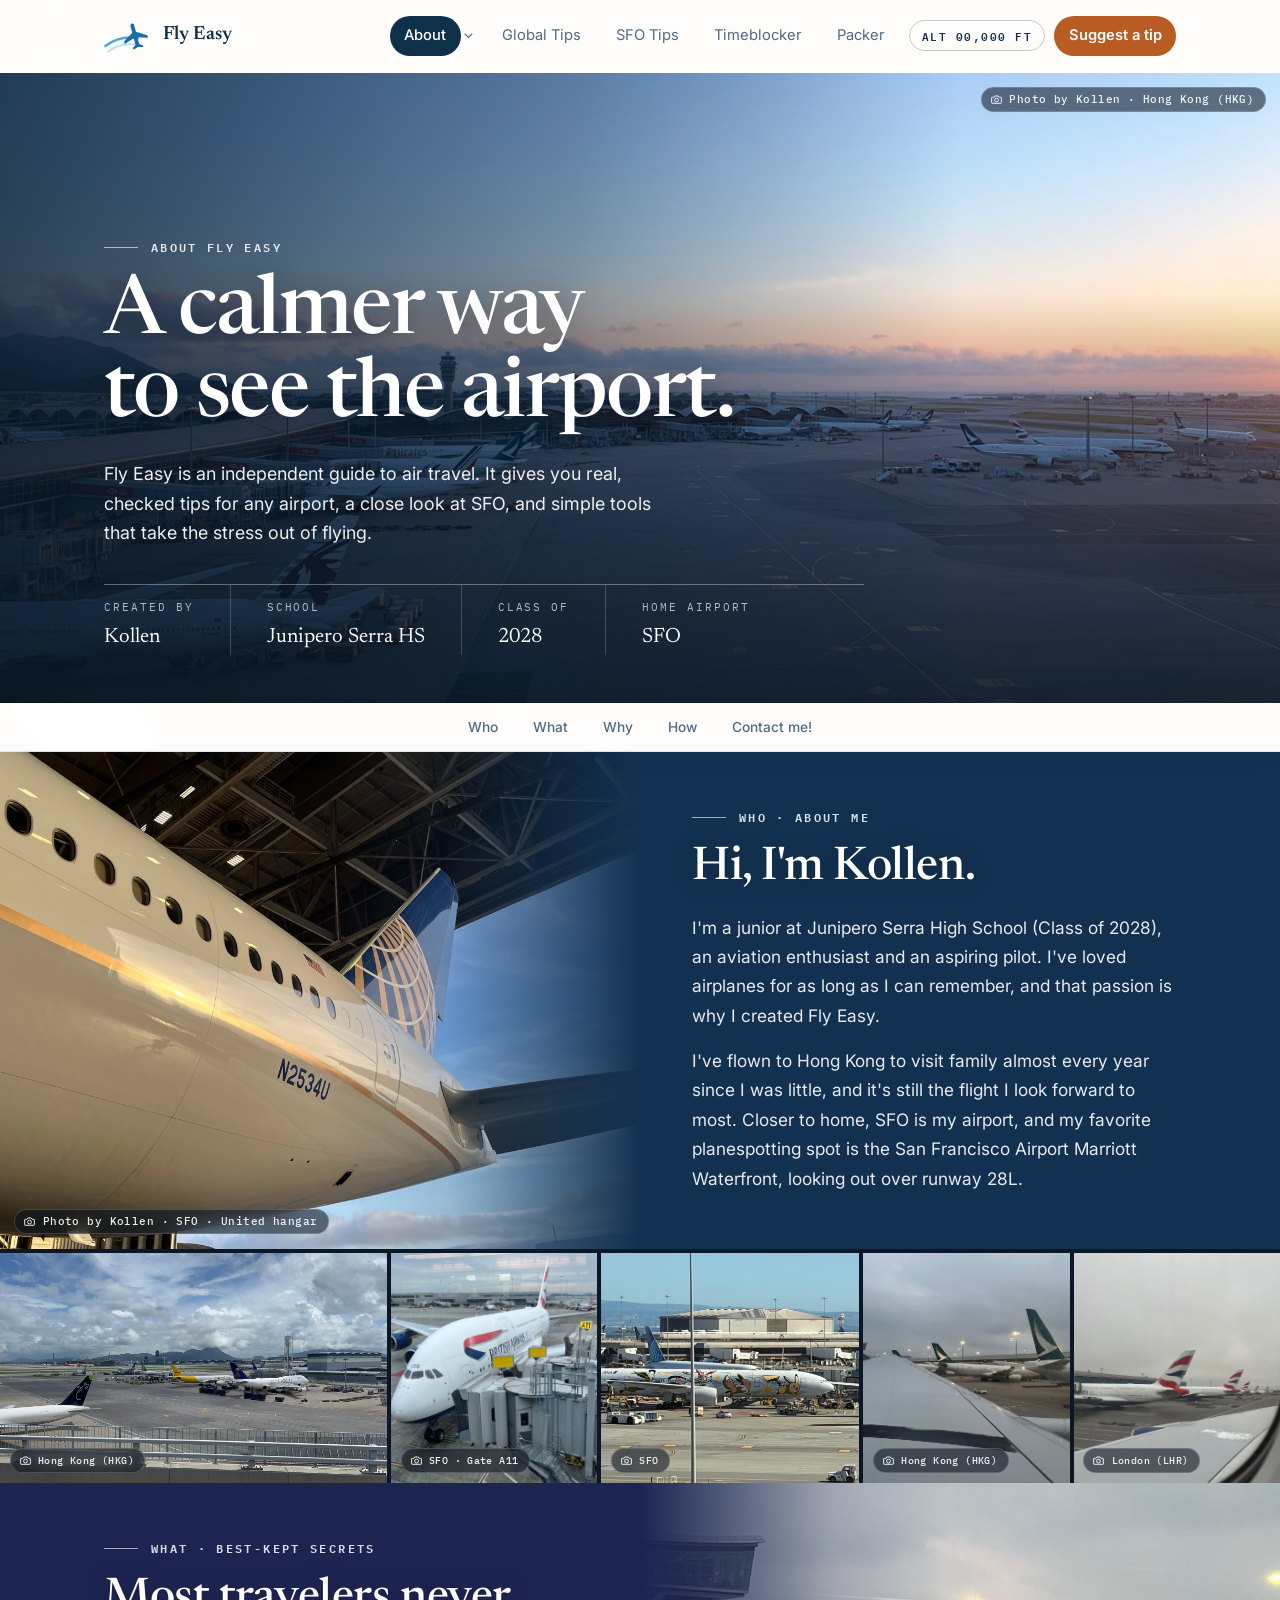
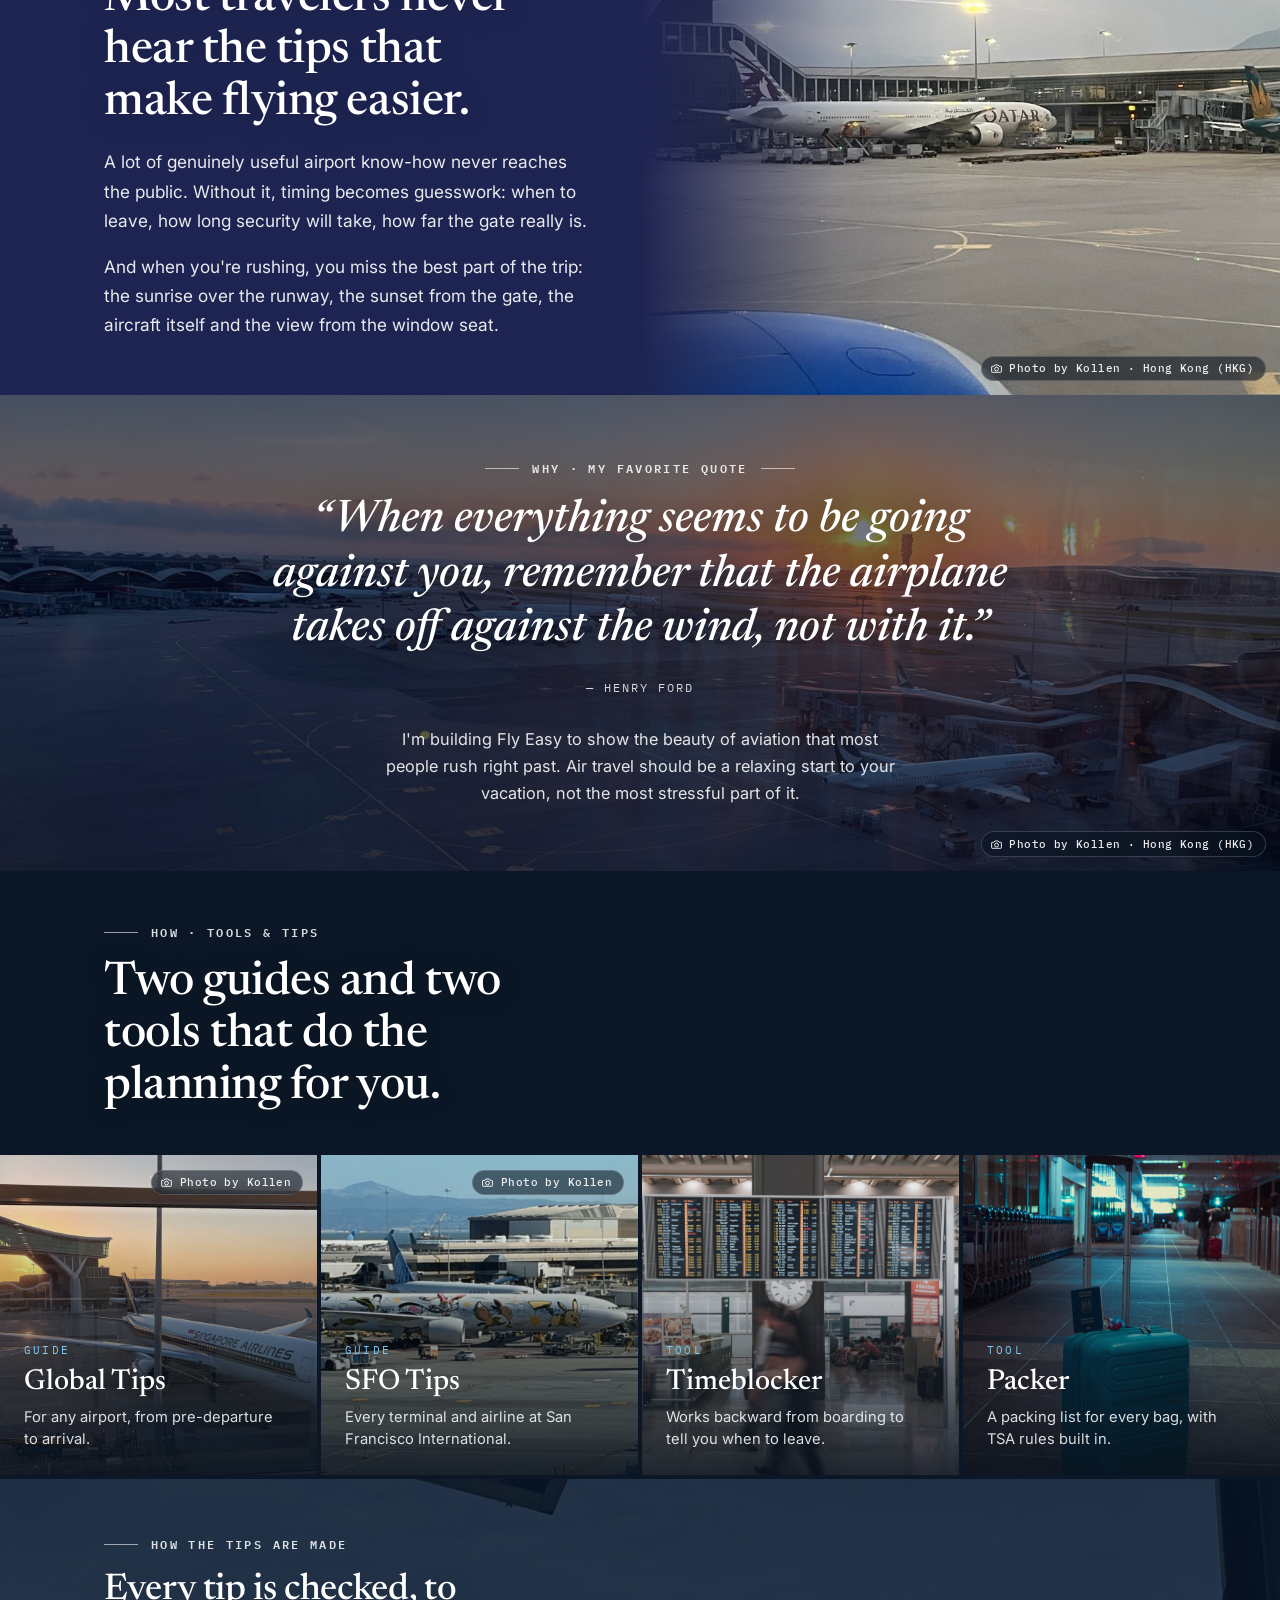
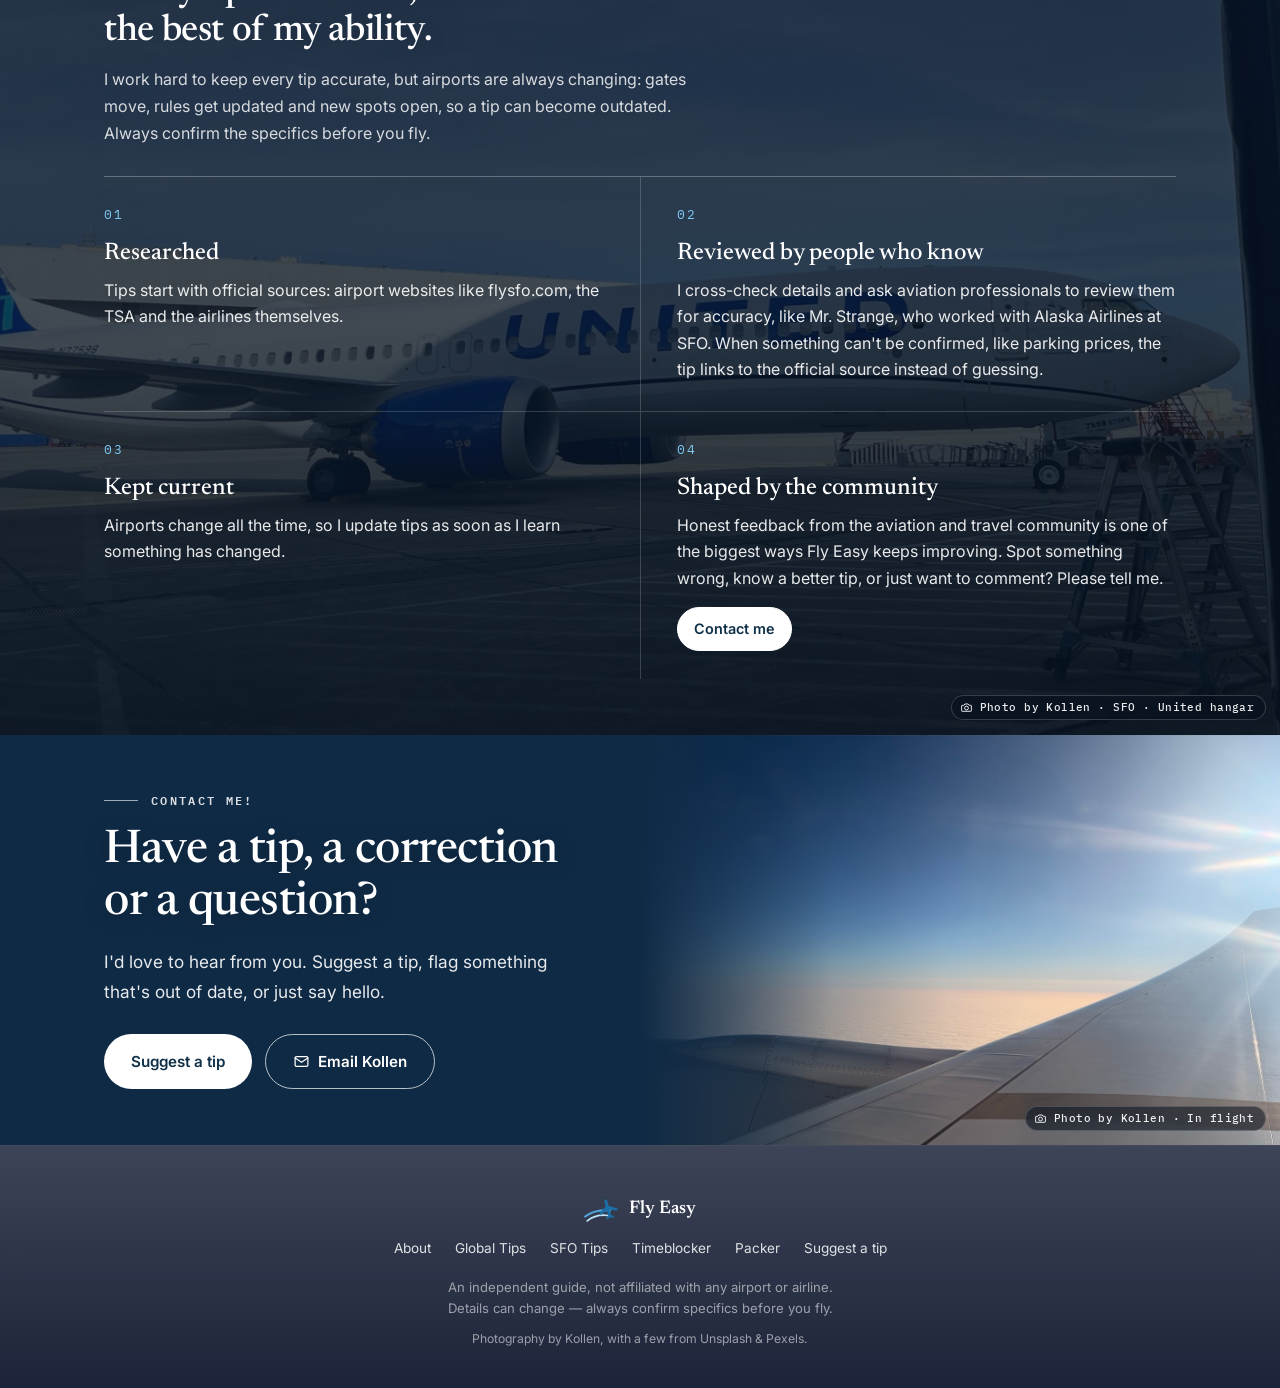
==== commit 4ee8492a: "Bump CSS/JS cache-busting versions so visitors get the new Global Tips styles Co-Authored-By: Claude" ====
--- a/index.html
+++ b/index.html
@@ -9,7 +9,7 @@
 <link rel="preconnect" href="https://fonts.googleapis.com">
 <link rel="preconnect" href="https://fonts.gstatic.com" crossorigin>
 <link href="https://fonts.googleapis.com/css2?family=Newsreader:ital,wght@0,500;0,600;1,500&family=Inter:wght@400;500;600;700&family=IBM+Plex+Mono:wght@500;600&display=swap" rel="stylesheet">
-<link rel="stylesheet" href="styles.css?v=100">
+<link rel="stylesheet" href="styles.css?v=101">
 </head>
 <body class="page-about">
 
@@ -289,6 +289,6 @@
   <a class="survey-toast__cta" id="surveyToastCta" href="https://forms.gle/eSWeZWQoHny6DYSU7" target="_blank" rel="noopener">Take the survey</a>
 </div>
 
-<script src="script.js?v=107"></script>
+<script src="script.js?v=108"></script>
 </body>
 </html>
--- a/styles.css
+++ b/styles.css
@@ -19,6 +19,8 @@
   --icon-bg: #E1F1FB;
 
   /* Journey phases (Global Tips) */
+  --phase-booking: #A23B72;
+  --phase-booking-tint: #FBE9F2;
   --phase-predeparture: #6B4E8C;
   --phase-predeparture-tint: #EFEAFB;
   --phase-departure: #0972A6;
@@ -1211,6 +1213,7 @@
   --phase-color: var(--horizon-blue);
   --phase-tint: var(--icon-bg);
 }
+.airline-card[data-phase="booking"] { --phase-color: var(--phase-booking); --phase-tint: var(--phase-booking-tint); }
 .airline-card[data-phase="predeparture"] { --phase-color: var(--phase-predeparture); --phase-tint: var(--phase-predeparture-tint); }
 .airline-card[data-phase="departure"] { --phase-color: var(--phase-departure); --phase-tint: var(--phase-departure-tint); }
 .airline-card[data-phase="inflight"] { --phase-color: var(--phase-inflight); --phase-tint: var(--phase-inflight-tint); }
@@ -1325,9 +1328,10 @@
   z-index: 2;
   filter: drop-shadow(0 6px 10px rgba(15, 48, 73, 0.18));
 }
-.tracker__plane-wrap[data-phase="predeparture"] { left: 7%; color: var(--phase-predeparture); }
-.tracker__plane-wrap[data-phase="departure"] { left: 36%; color: var(--phase-departure); }
-.tracker__plane-wrap[data-phase="inflight"] { left: 64%; color: var(--phase-inflight); }
+.tracker__plane-wrap[data-phase="booking"] { left: 7%; color: var(--phase-booking); }
+.tracker__plane-wrap[data-phase="predeparture"] { left: 28.5%; color: var(--phase-predeparture); }
+.tracker__plane-wrap[data-phase="departure"] { left: 50%; color: var(--phase-departure); }
+.tracker__plane-wrap[data-phase="inflight"] { left: 71.5%; color: var(--phase-inflight); }
 .tracker__plane-wrap[data-phase="arrival"] { left: 93%; color: var(--phase-arrival); }
 
 .tracker__plane-float {
@@ -1389,6 +1393,7 @@
   transition: color 0.2s var(--ease);
 }
 .tracker__stop.is-active .tracker__stop-label { color: var(--deep-navy); }
+.tracker__stop[data-phase="booking"].is-active .tracker__stop-icon { background: var(--phase-booking-tint); color: var(--phase-booking); transform: scale(1.06); }
 .tracker__stop[data-phase="predeparture"].is-active .tracker__stop-icon { background: var(--phase-predeparture-tint); color: var(--phase-predeparture); transform: scale(1.06); }
 .tracker__stop[data-phase="departure"].is-active .tracker__stop-icon { background: var(--phase-departure-tint); color: var(--phase-departure); transform: scale(1.06); }
 .tracker__stop[data-phase="inflight"].is-active .tracker__stop-icon { background: var(--phase-inflight-tint); color: var(--phase-inflight); transform: scale(1.06); }
@@ -1412,6 +1417,7 @@
   background: var(--phase-color);
   z-index: 2;
 }
+.phase-card[data-phase="booking"] { --phase-color: var(--phase-booking); --phase-tint: var(--phase-booking-tint); }
 .phase-card[data-phase="predeparture"] { --phase-color: var(--phase-predeparture); --phase-tint: var(--phase-predeparture-tint); }
 .phase-card[data-phase="departure"] { --phase-color: var(--phase-departure); --phase-tint: var(--phase-departure-tint); }
 .phase-card[data-phase="inflight"] { --phase-color: var(--phase-inflight); --phase-tint: var(--phase-inflight-tint); }
@@ -1442,6 +1448,363 @@
 @keyframes inflight-cloud-drift {
   from { transform: translateX(0); }
   to { transform: translateX(160vw); }
+}
+
+/* Booking tab — layover meter */
+.layover {
+  margin: 0.4rem 0 1.6rem;
+  padding: 1.25rem 1.35rem 1.1rem;
+  background: var(--phase-tint);
+  border-radius: 20px;
+}
+.layover__title {
+  font-family: var(--font-display);
+  font-size: 1.05rem;
+  font-weight: 600;
+  color: var(--deep-navy);
+  margin-bottom: 0.9rem;
+}
+.layover__row { margin-bottom: 0.85rem; }
+.layover__name {
+  display: flex;
+  flex-wrap: wrap;
+  align-items: baseline;
+  gap: 0.15rem 0.6rem;
+  font-weight: 700;
+  font-size: 0.92rem;
+  color: var(--deep-navy);
+  margin-bottom: 0.3rem;
+}
+.layover__name span { font-weight: 500; font-size: 0.82rem; color: var(--text-muted); }
+.layover__track {
+  height: 30px;
+  border-radius: var(--radius-pill);
+  background: rgba(255, 255, 255, 0.75);
+  overflow: hidden;
+}
+.layover__fill {
+  display: flex;
+  align-items: center;
+  justify-content: flex-end;
+  height: 100%;
+  width: var(--w);
+  min-width: 6.4rem;
+  padding: 0 0.8rem;
+  border-radius: var(--radius-pill);
+  color: #FFF;
+  font-size: 0.85rem;
+  transform-origin: left center;
+  transform: scaleX(0);
+  transition: transform 0.9s var(--ease) 0.25s;
+  background: linear-gradient(90deg, rgba(162, 59, 114, 0.55), var(--phase-booking));
+}
+.layover__fill strong { transform: none; white-space: nowrap; }
+.layover__fill--b { transition-delay: 0.4s; }
+.layover__fill--c { transition-delay: 0.55s; }
+.layover.is-visible .layover__fill { transform: scaleX(1); }
+.layover__axis {
+  display: flex;
+  justify-content: space-between;
+  font-size: 0.74rem;
+  color: var(--text-muted);
+  margin-top: 0.2rem;
+}
+.layover__note {
+  font-size: 0.88rem;
+  color: var(--text-muted);
+  line-height: 1.5;
+  margin-top: 0.7rem;
+}
+@media (prefers-reduced-motion: reduce) {
+  .layover__fill { transform: scaleX(1); transition: none; }
+}
+
+/* Booking tab — varied section formats */
+.bk-head { display: flex; align-items: center; gap: 0.85rem; margin: 0.4rem 0 1.2rem; }
+.bk-head:not(:first-child) { margin-top: 2.6rem; }
+.bk-head__num {
+  font-family: var(--font-display);
+  font-size: 0.95rem;
+  font-weight: 700;
+  color: #fff;
+  background: var(--phase-color);
+  border-radius: var(--radius-pill);
+  padding: 0.2rem 0.7rem;
+  letter-spacing: 0.06em;
+}
+.bk-head__title {
+  font-family: var(--font-display);
+  font-size: clamp(1.5rem, 3vw, 1.9rem);
+  font-weight: 600;
+  color: var(--deep-navy);
+  margin: 0;
+}
+.bk-head__rule { flex: 1; height: 2px; background-image: repeating-linear-gradient(90deg, var(--phase-color) 0 8px, transparent 8px 15px); opacity: 0.35; }
+
+.bk-band { min-height: 260px; margin: 0 0 1.4rem; border-radius: 22px; }
+.bk-band .photo-band__content { max-width: 520px; padding: 2rem 2.25rem; }
+.bk-band .photo-band__title { margin: 0.3rem 0 0.7rem; }
+.bk-band__tag {
+  display: inline-block;
+  max-width: 100%;
+  font-size: 0.74rem;
+  font-weight: 700;
+  letter-spacing: 0.1em;
+  text-transform: uppercase;
+  color: #fff;
+  background: rgba(162, 59, 114, 0.85);
+  padding: 0.3rem 0.75rem;
+  border-radius: 14px;
+}
+.bk-band__perks { list-style: none; padding: 0; margin: 0; display: flex; flex-wrap: wrap; gap: 0.5rem; }
+.bk-band__perks li {
+  color: #fff;
+  font-size: 0.9rem;
+  font-weight: 600;
+  background: rgba(255, 255, 255, 0.18);
+  border: 1px solid rgba(255, 255, 255, 0.35);
+  backdrop-filter: blur(6px);
+  padding: 0.4rem 0.8rem;
+  border-radius: var(--radius-pill);
+}
+.bk-band--rules { margin-top: 1.4rem; min-height: 230px; }
+
+/* Boarding-pass callout */
+.bk-pass {
+  display: flex;
+  margin-bottom: 1.4rem;
+  border-radius: 20px;
+  background: var(--cloud-white);
+  box-shadow: 0 18px 36px -20px rgba(15, 48, 73, 0.45);
+  border: 1px solid var(--phase-tint);
+  overflow: hidden;
+}
+.bk-pass__main { flex: 1; padding: 1.4rem 1.6rem; }
+.bk-pass__eyebrow { font-size: 0.72rem; font-weight: 700; letter-spacing: 0.14em; text-transform: uppercase; color: var(--phase-color); margin-bottom: 0.3rem; }
+.bk-pass__title { font-family: var(--font-display); font-size: 1.35rem; font-weight: 600; color: var(--deep-navy); margin: 0 0 0.4rem; }
+.bk-pass__text { color: var(--text-muted); line-height: 1.5; margin-bottom: 0.8rem; }
+.bk-pass__chips { display: flex; flex-wrap: wrap; gap: 0.5rem; }
+.bk-pass__chips span { font-size: 0.85rem; font-weight: 600; color: var(--phase-color); background: var(--phase-tint); padding: 0.35rem 0.8rem; border-radius: var(--radius-pill); }
+.bk-pass__stub {
+  position: relative;
+  flex: none;
+  width: 112px;
+  display: flex;
+  flex-direction: column;
+  align-items: center;
+  justify-content: center;
+  gap: 0.5rem;
+  background: var(--phase-color);
+  color: #fff;
+  border-left: 2px dashed rgba(255, 255, 255, 0.55);
+}
+.bk-pass__stub::before, .bk-pass__stub::after {
+  content: "";
+  position: absolute;
+  left: -9px;
+  width: 16px;
+  height: 16px;
+  border-radius: 50%;
+  background: var(--cloud-white);
+}
+.bk-pass__stub::before { top: -8px; }
+.bk-pass__stub::after { bottom: -8px; }
+.bk-pass__stub .icon { width: 34px; height: 34px; }
+.bk-pass__code { font-family: var(--font-mono, monospace); font-size: 0.75rem; font-weight: 700; letter-spacing: 0.16em; }
+
+/* Route comparison + layover chart */
+.bk-routes {
+  margin-bottom: 0.4rem;
+  padding: 1.35rem 1.4rem 1.4rem;
+  border-radius: 22px;
+  background: linear-gradient(180deg, var(--phase-tint), var(--cloud-white));
+  border: 1px solid var(--phase-tint);
+}
+.bk-routes__title { font-family: var(--font-display); font-size: 1.25rem; font-weight: 600; color: var(--deep-navy); margin-bottom: 0.9rem; }
+.bk-routes__pair { display: grid; grid-template-columns: 1fr 1fr; gap: 0.9rem; }
+.bk-route { background: var(--cloud-white); border-radius: 16px; padding: 0.9rem 1rem; border: 2px solid transparent; }
+.bk-route--good { border-color: var(--phase-inflight); }
+.bk-route--risk { border-color: var(--phase-arrival); border-style: dashed; }
+.bk-route svg { width: 100%; height: 34px; fill: var(--cloud-white); stroke-width: 2.5; stroke-linecap: round; }
+.bk-route--good svg { stroke: var(--phase-inflight); }
+.bk-route--risk svg { stroke: var(--phase-arrival); }
+.bk-route--risk svg path { stroke-dasharray: 5 5; }
+.bk-route__label { display: block; font-size: 0.86rem; color: var(--text-muted); line-height: 1.4; margin-top: 0.35rem; }
+.bk-route__label strong { display: block; color: var(--deep-navy); font-size: 0.98rem; }
+.bk-routes__sub { margin: 0.95rem 0 0.2rem; color: var(--deep-navy); line-height: 1.5; }
+.bk-routes .layover { margin: 0.9rem 0 0; background: var(--cloud-white); }
+
+.bk-entry {
+  display: grid;
+  grid-template-columns: auto 1fr;
+  gap: 1.75rem;
+  align-items: center;
+  margin-top: 1.4rem;
+  padding: 1.6rem 1.8rem;
+  border-radius: 22px;
+  background: var(--phase-tint);
+  border: 2px dashed var(--phase-color);
+}
+.bk-entry__visual { position: relative; width: 170px; height: 150px; flex: none; }
+.bk-entry__qr {
+  position: absolute;
+  inset: 0 auto auto 0;
+  width: 112px;
+  height: 112px;
+  padding: 10px;
+  background: #fff;
+  border-radius: 14px;
+  color: var(--deep-navy);
+  box-shadow: 0 14px 26px -16px rgba(15, 48, 73, 0.5);
+  transform: rotate(-4deg);
+}
+.bk-entry__qr svg { width: 100%; height: 100%; display: block; }
+.bk-entry__stamp {
+  position: absolute;
+  right: 0;
+  bottom: 0;
+  width: 96px;
+  height: 96px;
+  border-radius: 50%;
+  border: 3px double var(--phase-color);
+  color: var(--phase-color);
+  background: var(--cloud-white);
+  display: flex;
+  flex-direction: column;
+  align-items: center;
+  justify-content: center;
+  transform: rotate(-14deg);
+  box-shadow: 0 10px 22px -14px rgba(15, 48, 73, 0.45);
+  font-family: var(--font-mono);
+  font-size: 0.6rem;
+  letter-spacing: 0.18em;
+  line-height: 1.25;
+}
+.bk-entry__stamp strong { font-size: 0.95rem; letter-spacing: 0.1em; }
+.bk-entry__title { font-family: var(--font-display); font-size: clamp(1.35rem, 3vw, 1.7rem); font-weight: 600; color: var(--deep-navy); margin: 0.7rem 0 0.5rem; }
+.bk-entry__sub { color: var(--text-muted); line-height: 1.55; margin-bottom: 0.9rem; }
+@media (max-width: 640px) {
+  .bk-entry { grid-template-columns: 1fr; justify-items: start; padding: 1.3rem; gap: 1.1rem; }
+}
+
+/* Pre-Departure tab */
+.pd-checkin { padding: 1.5rem; border-radius: 22px; background: var(--cloud-white); box-shadow: 0 18px 36px -22px rgba(15, 48, 73, 0.45); border: 1px solid var(--phase-tint); }
+.pd-checkin__top { display: flex; gap: 1rem; align-items: flex-start; margin-bottom: 1.2rem; }
+.pd-checkin__icon { flex: none; width: 48px; height: 48px; border-radius: 14px; background: var(--phase-color); color: #fff; display: flex; align-items: center; justify-content: center; }
+.pd-checkin__icon .icon { width: 24px; height: 24px; }
+.pd-checkin__title { font-family: var(--font-display); font-size: 1.4rem; font-weight: 600; color: var(--deep-navy); margin: 0 0 0.25rem; }
+.pd-checkin__text { color: var(--text-muted); line-height: 1.5; }
+.pd-idmatch { padding: 1.1rem 1.2rem; border-radius: 16px; background: var(--phase-tint); }
+.pd-idmatch__title { font-weight: 700; color: var(--deep-navy); margin-bottom: 0.8rem; }
+.pd-idmatch__pair { display: grid; grid-template-columns: repeat(3, 1fr); gap: 0.6rem; }
+@media (max-width: 640px) {
+  .pd-idmatch__pair { grid-template-columns: 1fr; }
+  .pd-checkin { padding: 1.2rem; }
+}
+.pd-idcard { position: relative; display: flex; flex-direction: column; gap: 0.15rem; padding: 0.6rem 0.75rem; border-radius: 12px; background: #fff; border: 2px solid var(--phase-inflight); }
+.pd-idcard--bad { border-color: var(--phase-arrival); border-style: dashed; }
+.pd-idcard__label { font-size: 0.66rem; font-weight: 700; letter-spacing: 0.12em; text-transform: uppercase; color: var(--text-muted); }
+.pd-idcard__name { font-family: var(--font-mono); font-size: 0.78rem; font-weight: 600; color: var(--deep-navy); }
+.pd-idcard__mark { position: absolute; top: 0.4rem; right: 0.55rem; font-weight: 800; color: var(--phase-inflight); }
+.pd-idcard--bad .pd-idcard__mark { color: var(--phase-arrival); }
+.pd-idmatch__note { margin-top: 0.7rem; font-size: 0.9rem; color: var(--text-muted); }
+
+.pd-cta { display: flex; align-items: center; gap: 1.2rem; padding: 1.5rem 1.6rem; border-radius: 22px; text-decoration: none; color: #fff; background: linear-gradient(135deg, var(--phase-color), #4a3a7a); box-shadow: 0 20px 36px -20px rgba(74, 58, 122, 0.7); transition: transform 0.25s var(--ease), box-shadow 0.25s var(--ease); }
+.pd-cta:hover, .pd-cta:focus-visible { transform: translateY(-3px); box-shadow: 0 26px 40px -20px rgba(74, 58, 122, 0.8); }
+.pd-cta__icon { flex: none; width: 56px; height: 56px; border-radius: 16px; background: rgba(255, 255, 255, 0.18); display: flex; align-items: center; justify-content: center; }
+.pd-cta__icon .icon { width: 30px; height: 30px; }
+.pd-cta__body { flex: 1; display: flex; flex-direction: column; gap: 0.25rem; min-width: 0; }
+.pd-cta__eyebrow { font-size: 0.72rem; font-weight: 700; letter-spacing: 0.14em; text-transform: uppercase; color: rgba(255, 255, 255, 0.75); }
+.pd-cta__title { font-family: var(--font-display); font-size: 1.5rem; font-weight: 600; }
+.pd-cta__text { color: rgba(255, 255, 255, 0.88); line-height: 1.5; }
+.pd-cta__chips { display: flex; flex-wrap: wrap; gap: 0.4rem; margin-top: 0.4rem; }
+.pd-cta__chips span { font-size: 0.8rem; font-weight: 600; padding: 0.3rem 0.7rem; border-radius: var(--radius-pill); background: rgba(255, 255, 255, 0.16); }
+.pd-cta__go { flex: none; width: 44px; height: 44px; border-radius: 50%; background: #fff; color: var(--phase-color); display: flex; align-items: center; justify-content: center; transition: transform 0.25s var(--ease); }
+.pd-cta__go .icon { width: 22px; height: 22px; }
+.pd-cta:hover .pd-cta__go { transform: translateX(4px); }
+@media (max-width: 640px) { .pd-cta { flex-wrap: wrap; padding: 1.25rem; } .pd-cta__go { display: none; } }
+.pd-status { display: grid; grid-template-columns: 1.1fr 1fr; gap: 1.5rem; align-items: center; padding: 1.5rem; border-radius: 22px; background: var(--cloud-white); border: 1px solid var(--phase-tint); box-shadow: 0 18px 36px -22px rgba(15, 48, 73, 0.45); margin-bottom: 1rem; }
+.pd-status__icon { display: inline-flex; width: 46px; height: 46px; border-radius: 14px; background: var(--phase-color); color: #fff; align-items: center; justify-content: center; margin-bottom: 0.7rem; }
+.pd-status__icon .icon { width: 24px; height: 24px; }
+.pd-status__title { font-family: var(--font-display); font-size: 1.35rem; font-weight: 600; color: var(--deep-navy); margin: 0 0 0.4rem; }
+.pd-status__text { color: var(--text-muted); line-height: 1.55; }
+.pd-phone { background: var(--deep-navy); color: #fff; border-radius: 22px; padding: 0.9rem 1rem 1rem; box-shadow: 0 20px 34px -18px rgba(15, 48, 73, 0.6); transform: rotate(1.5deg); }
+.pd-phone__bar { display: flex; justify-content: space-between; font-size: 0.7rem; letter-spacing: 0.1em; text-transform: uppercase; color: rgba(255, 255, 255, 0.6); margin-bottom: 0.6rem; }
+.pd-phone__live { color: #7BE3B1; font-weight: 700; }
+.pd-phone__flight { display: flex; justify-content: space-between; align-items: baseline; font-family: var(--font-mono); padding-bottom: 0.6rem; margin-bottom: 0.4rem; border-bottom: 1px solid rgba(255, 255, 255, 0.15); }
+.pd-phone__flight strong { font-size: 1.05rem; }
+.pd-phone__flight span { font-size: 0.85rem; color: rgba(255, 255, 255, 0.75); }
+.pd-phone__row { display: grid; grid-template-columns: 4.6rem 1fr auto; align-items: center; gap: 0.5rem; padding: 0.4rem 0; font-size: 0.85rem; }
+.pd-phone__row span { color: rgba(255, 255, 255, 0.6); }
+.pd-phone__row b { font-weight: 600; font-family: var(--font-mono); }
+.pd-phone__row s { opacity: 0.5; margin-right: 0.3rem; }
+.pd-pill { font-style: normal; font-size: 0.68rem; font-weight: 700; padding: 0.15rem 0.55rem; border-radius: var(--radius-pill); }
+.pd-pill--warn { background: #F6B26B; color: #4a2a00; }
+.pd-pill--info { background: #9CC9F2; color: #0b2f4d; }
+.pd-pill--ok { background: #7BE3B1; color: #07422a; }
+
+.pd-ride { display: grid; grid-template-columns: 1fr 1fr; gap: 1.5rem; align-items: center; padding: 1.4rem 1.5rem; border-radius: 22px; background: var(--phase-tint); margin-bottom: 1rem; }
+.pd-ride__route { display: flex; align-items: center; gap: 0.6rem; }
+.pd-ride__stop { display: flex; flex-direction: column; align-items: center; gap: 0.3rem; font-size: 0.78rem; font-weight: 700; color: var(--deep-navy); }
+.pd-ride__stop .icon { width: 46px; height: 46px; padding: 11px; border-radius: 50%; background: var(--phase-color); color: #fff; }
+.pd-ride__line { position: relative; flex: 1; height: 4px; border-radius: 2px; background: repeating-linear-gradient(90deg, var(--phase-color) 0 9px, transparent 9px 16px); margin-bottom: 1.2rem; }
+.pd-ride__car { position: absolute; top: 50%; left: 0; width: 30px; height: 30px; margin-top: -15px; background: var(--phase-tint); color: var(--phase-color); }
+.pd-ride__car .icon { width: 100%; height: 100%; }
+.pd-ride.is-visible .pd-ride__car { animation: pd-drive 4s var(--ease) 0.3s infinite; }
+@keyframes pd-drive { from { left: 0; } to { left: calc(100% - 30px); } }
+.pd-ride__title { font-family: var(--font-display); font-size: 1.25rem; font-weight: 600; color: var(--deep-navy); margin: 0 0 0.3rem; }
+.pd-ride__text p { color: var(--text-muted); line-height: 1.5; }
+.pd-lock { display: grid; grid-template-columns: 1fr 1.2fr; gap: 1.5rem; align-items: center; padding: 1.5rem; border-radius: 22px; background: var(--phase-tint); margin-bottom: 1rem; }
+.pd-lock__title { font-family: var(--font-display); font-size: 1.35rem; font-weight: 600; color: var(--deep-navy); margin: 0 0 0.4rem; }
+.pd-lock__sub { color: var(--text-muted); line-height: 1.55; }
+.pd-lock__screen { padding: 1rem; border-radius: 26px; background: linear-gradient(160deg, #2a2350, #4a3a7a); color: #fff; box-shadow: 0 22px 36px -18px rgba(15, 48, 73, 0.6); transform: rotate(-1deg); }
+.pd-lock__clock { text-align: center; margin-bottom: 0.7rem; }
+.pd-lock__clock span { display: block; font-size: 0.7rem; letter-spacing: 0.14em; text-transform: uppercase; color: rgba(255, 255, 255, 0.65); }
+.pd-lock__clock strong { font-family: var(--font-display); font-size: 2rem; font-weight: 500; }
+.pd-lock__stack { display: grid; gap: 0.5rem; }
+.pd-note { display: flex; gap: 0.7rem; padding: 0.65rem 0.8rem; border-radius: 16px; background: rgba(255, 255, 255, 0.94); color: var(--deep-navy); }
+.pd-note__icon { flex: none; width: 34px; height: 34px; border-radius: 10px; background: var(--phase-color); color: #fff; display: flex; align-items: center; justify-content: center; }
+.pd-note__icon .icon { width: 19px; height: 19px; }
+.pd-note__body { flex: 1; min-width: 0; }
+.pd-note__app { display: flex; justify-content: space-between; font-size: 0.66rem; font-weight: 700; letter-spacing: 0.1em; text-transform: uppercase; color: var(--text-muted); }
+.pd-note__app span { letter-spacing: 0; text-transform: none; font-weight: 600; }
+.pd-note__title { font-weight: 700; font-size: 0.92rem; }
+.pd-note__text { font-size: 0.8rem; color: var(--text-muted); line-height: 1.4; }
+@media (max-width: 640px) {
+  .pd-status, .pd-ride, .pd-lock { grid-template-columns: minmax(0, 1fr); }
+  .pd-status { padding: 1.2rem; }
+  .pd-lock__screen { transform: none; }
+  .pd-phone { transform: none; }
+}
+@media (prefers-reduced-motion: reduce) { .pd-ride__car { animation: none !important; left: 40%; } }
+
+/* Two-up tiles */
+.bk-duo { display: grid; grid-template-columns: 1fr 1fr; gap: 1rem; }
+.bk-card {
+  padding: 1.35rem 1.35rem 1.25rem;
+  border-radius: 22px;
+  background: var(--phase-tint);
+  display: flex;
+  flex-direction: column;
+}
+.bk-card--alt { background: var(--deep-navy); color: #fff; }
+.bk-card__icon { width: 46px; height: 46px; border-radius: 14px; background: var(--phase-color); color: #fff; display: flex; align-items: center; justify-content: center; margin-bottom: 0.8rem; }
+.bk-card__icon .icon { width: 24px; height: 24px; }
+.bk-card__title { font-family: var(--font-display); font-size: 1.15rem; font-weight: 600; margin: 0 0 0.4rem; color: inherit; }
+.bk-card:not(.bk-card--alt) .bk-card__title { color: var(--deep-navy); }
+.bk-card__text { font-size: 0.95rem; line-height: 1.5; margin-bottom: 0.9rem; color: var(--text-muted); }
+.bk-card--alt .bk-card__text { color: rgba(255, 255, 255, 0.82); }
+.bk-card__chips { display: flex; flex-wrap: wrap; gap: 0.4rem; margin-top: auto; }
+.bk-card__chips span { font-size: 0.8rem; font-weight: 600; padding: 0.3rem 0.65rem; border-radius: var(--radius-pill); background: var(--cloud-white); color: var(--deep-navy); }
+.bk-card__chips span.is-main { background: var(--phase-color); color: #fff; }
+.bk-card--alt .bk-card__chips span { background: rgba(255, 255, 255, 0.14); color: #fff; }
+
+@media (max-width: 640px) {
+  .bk-routes__pair, .bk-duo { grid-template-columns: 1fr; }
+  .bk-pass__stub { width: 76px; }
+  .bk-pass__main { padding: 1.2rem 1.15rem; }
+  .bk-band .photo-band__content { padding: 1.5rem; }
+  .bk-routes { padding: 1.1rem; }
 }
 
 /* Arrival customs dial — the tab's signature visual moment */
@@ -4761,3 +5124,11 @@
   .ab-sectionbar__plane { display: none; }
   .is-arriving .ab-kicker::before, .is-arriving .ab-title { animation: none; }
 }
+
+.nowrap { white-space: nowrap; }
+
+@media (max-width: 360px) {
+  .pd-phone__row { grid-template-columns: 3rem minmax(0, 1fr) auto; gap: 0.3rem; font-size: 0.72rem; }
+  .pd-pill { font-size: 0.6rem; padding: 0.12rem 0.4rem; white-space: nowrap; }
+  .pd-phone { padding: 0.8rem; }
+}
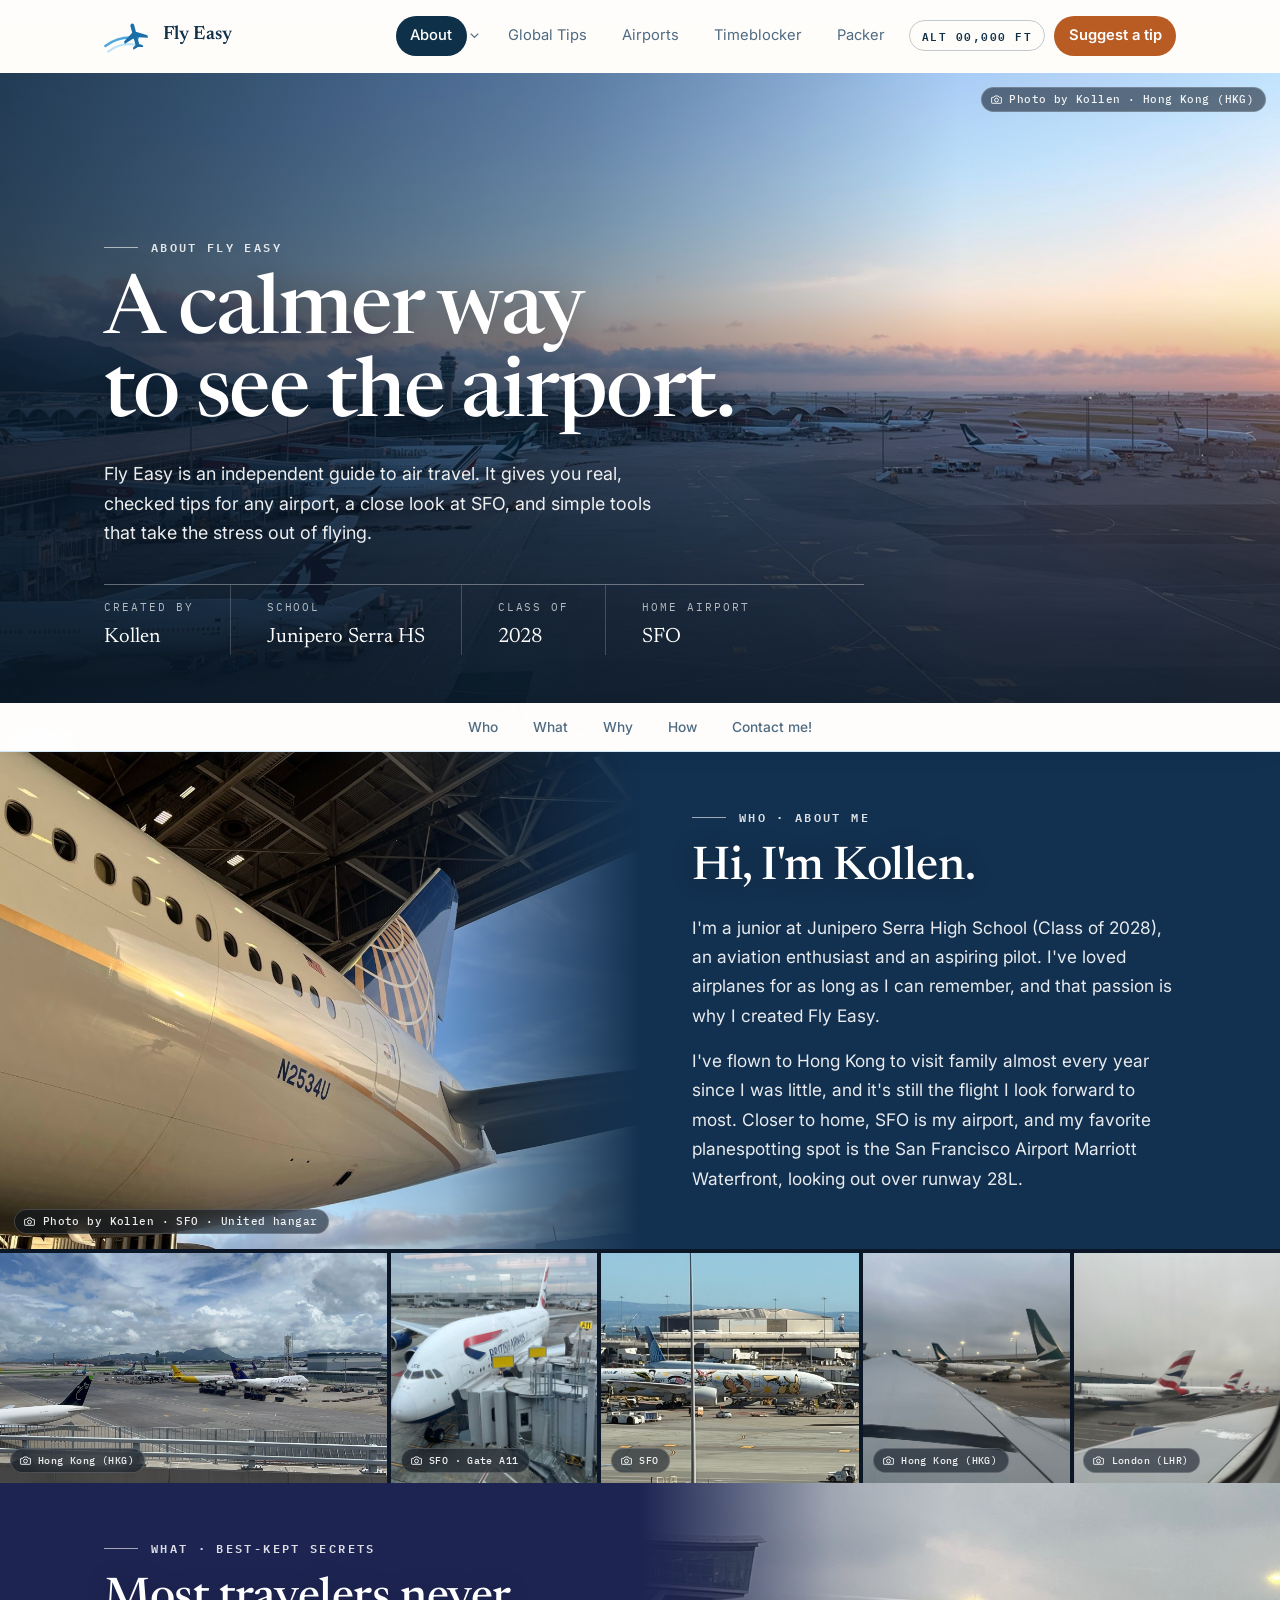
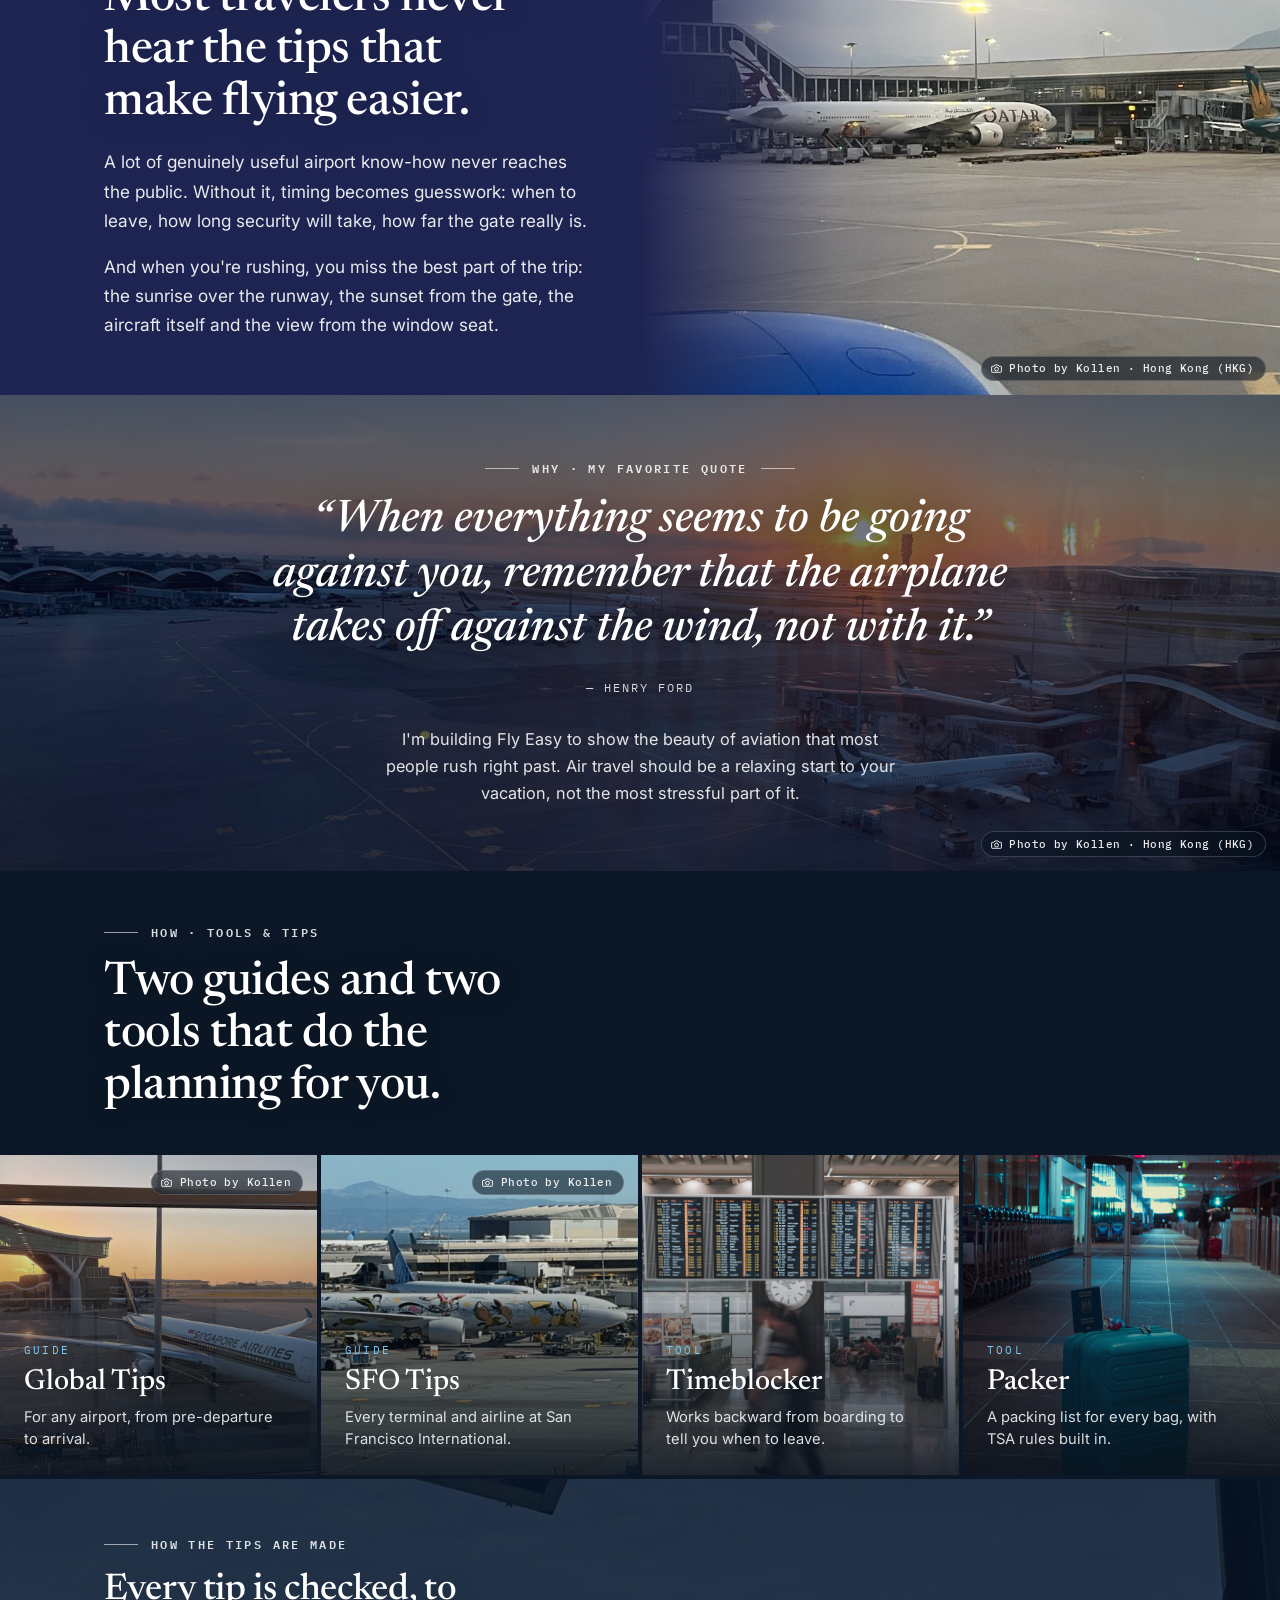
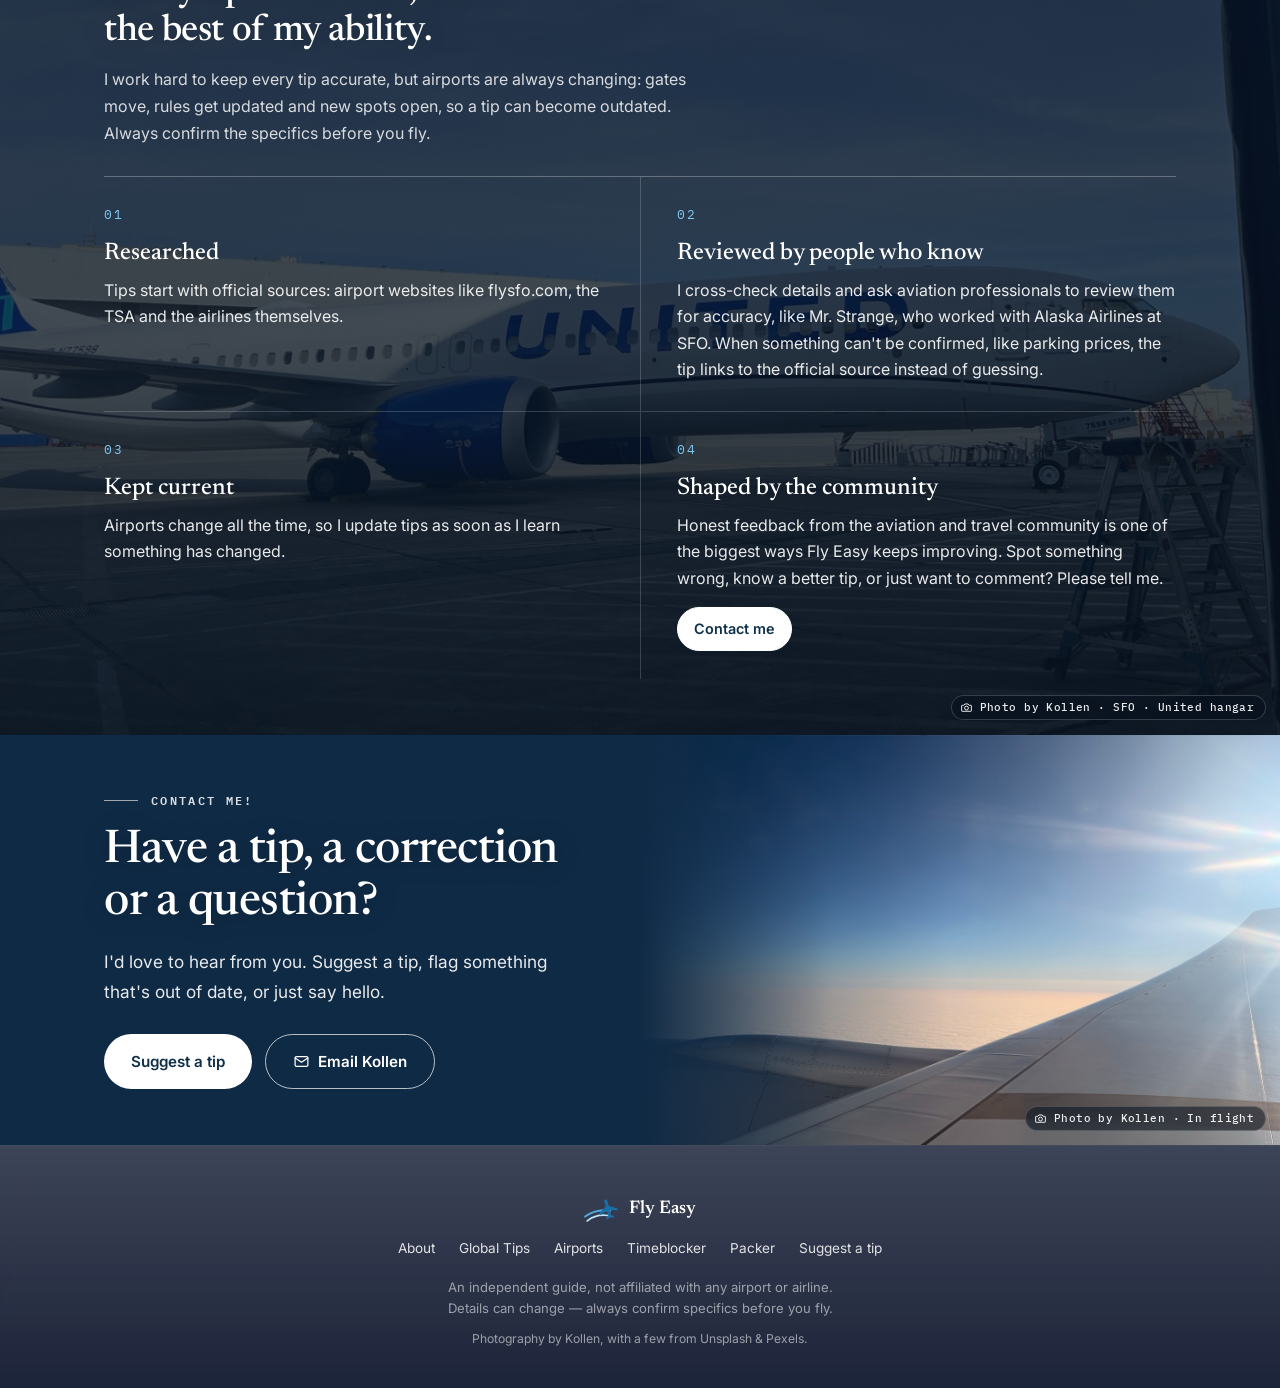
==== commit ae41b982: "Add Airports globe, SJC guide, and home-screen web app with offline support - Airports page (airport" ====
--- a/index.html
+++ b/index.html
@@ -6,10 +6,17 @@
 <title>About Fly Easy — Who Created Fly Easy</title>
 <meta name="description" content="About Fly Easy: an independent guide to air travel created by Kollen, a high school junior and aspiring pilot, with real, verified airport tips and tools.">
 <link rel="icon" href="data:image/svg+xml,<svg xmlns=%22http://www.w3.org/2000/svg%22 viewBox=%22195 118 212 224%22><path d=%22M21,16V14L13,9V3.5C13,2.67,12.33,2,11.5,2C10.67,2,10,2.67,10,3.5V9L2,14V16L10,13.5V19L7.5,20.5V22L11.5,21L15.5,22V20.5L13,19V13.5L21,16Z%22 fill=%22%231B6FA8%22 transform=%22translate(300,230) rotate(-15) scale(9) translate(-11.5,-12)%22/></svg>">
+<link rel="manifest" href="manifest.webmanifest">
+<link rel="apple-touch-icon" href="images/app/apple-touch-icon.png">
+<meta name="theme-color" content="#F0F9FF">
+<meta name="mobile-web-app-capable" content="yes">
+<meta name="apple-mobile-web-app-capable" content="yes">
+<meta name="apple-mobile-web-app-title" content="Fly Easy">
+<meta name="apple-mobile-web-app-status-bar-style" content="black-translucent">
 <link rel="preconnect" href="https://fonts.googleapis.com">
 <link rel="preconnect" href="https://fonts.gstatic.com" crossorigin>
 <link href="https://fonts.googleapis.com/css2?family=Newsreader:ital,wght@0,500;0,600;1,500&family=Inter:wght@400;500;600;700&family=IBM+Plex+Mono:wght@500;600&display=swap" rel="stylesheet">
-<link rel="stylesheet" href="styles.css?v=101">
+<link rel="stylesheet" href="styles.css?v=105">
 </head>
 <body class="page-about">
 
@@ -46,7 +53,7 @@
         </div>
       </div>
       <a href="global.html">Global Tips</a>
-      <a href="sfo.html">SFO Tips</a>
+      <a href="airports.html">Airports</a>
       <a href="timeblocker.html">Timeblocker</a>
       <a href="packer.html">Packer</a>
       </nav>
@@ -67,9 +74,9 @@
     <span class="icon mobile-tabbar__icon"><svg viewBox="0 0 24 24"><circle cx="12" cy="12" r="9"/><path d="M3 12h18M12 3c2.5 2.5 4 6 4 9s-1.5 6.5-4 9c-2.5-2.5-4-6-4-9s1.5-6.5 4-9z"/></svg></span>
     <span class="mobile-tabbar__label">Global</span>
   </a>
-  <a class="mobile-tabbar__item" href="sfo.html">
-    <span class="icon mobile-tabbar__icon"><svg viewBox="0 0 24 24"><rect x="4" y="3" width="16" height="18" rx="2"/><path d="M9 21v-5h6v5"/><path d="M8 7h2M14 7h2M8 11h2M14 11h2"/></svg></span>
-    <span class="mobile-tabbar__label">SFO</span>
+  <a class="mobile-tabbar__item" href="airports.html">
+    <span class="icon mobile-tabbar__icon"><svg viewBox="0 0 24 24"><path d="M12 21s-7-6.2-7-11.5a7 7 0 0114 0C19 14.8 12 21 12 21z"/><circle cx="12" cy="9.5" r="2.5"/></svg></span>
+    <span class="mobile-tabbar__label">Airports</span>
   </a>
   <a class="mobile-tabbar__item" href="timeblocker.html">
     <span class="icon mobile-tabbar__icon"><svg viewBox="0 0 24 24"><circle cx="12" cy="12" r="9"/><path d="M12 7v5l3.5 2"/></svg></span>
@@ -270,7 +277,7 @@
     <nav class="site-footer__links" aria-label="Footer navigation">
       <a href="index.html">About</a>
       <a href="global.html">Global Tips</a>
-      <a href="sfo.html">SFO Tips</a>
+      <a href="airports.html">Airports</a>
       <a href="timeblocker.html">Timeblocker</a>
       <a href="packer.html">Packer</a>
       <a href="https://forms.gle/eSWeZWQoHny6DYSU7" target="_blank" rel="noopener">Suggest a tip</a>
@@ -289,6 +296,6 @@
   <a class="survey-toast__cta" id="surveyToastCta" href="https://forms.gle/eSWeZWQoHny6DYSU7" target="_blank" rel="noopener">Take the survey</a>
 </div>
 
-<script src="script.js?v=108"></script>
+<script src="script.js?v=112"></script>
 </body>
 </html>
--- a/styles.css
+++ b/styles.css
@@ -53,7 +53,7 @@
 
 *, *::before, *::after { box-sizing: border-box; }
 
-html { scroll-padding-top: 90px; }
+html { scroll-padding-top: calc(90px + env(safe-area-inset-top, 0px)); }
 
 body {
   margin: 0;
@@ -2223,7 +2223,11 @@
   .explorer__head { flex-direction: column; }
   .tracker__stop-icon { width: 38px; height: 38px; }
   .tracker__stop-icon .icon { width: 18px; height: 18px; }
-  .tracker__stop-label { font-size: 0.78rem; text-align: center; }
+  .tracker__stop-label { font-size: 0.74rem; text-align: center; line-height: 1.2; }
+  /* five stops must share 375px: let them shrink (labels wrap at the
+     hyphen in "Pre-Departure") instead of pushing the page sideways */
+  .tracker__stops { gap: 0.2rem; }
+  .tracker__stop { flex: 1 1 0; min-width: 0; padding: 0.5rem 0.15rem; }
   .tracker__plane-wrap { width: 26px; height: 26px; }
   .phase-card { border-radius: 22px; }
   .phase-card__body { padding: 1.5rem; }
@@ -2540,7 +2544,9 @@
 
 body[data-tod="dusk"] .site-nav,
 body[data-tod="night"] .site-nav {
-  background: rgba(10, 17, 40, 0.5);
+  /* solid enough that the white nav text stays readable when a
+     white card scrolls underneath */
+  background: rgba(10, 17, 40, 0.8);
   border-bottom-color: rgba(255, 255, 255, 0.14);
 }
 body[data-tod="dusk"] .site-nav__word, body[data-tod="night"] .site-nav__word { color: #FFF; }
@@ -2677,6 +2683,9 @@
 body[data-tod="dusk"] .tracker__stop-label, body[data-tod="night"] .tracker__stop-label,
 body[data-tod="dusk"] .value-item, body[data-tod="night"] .value-item {
   color: #FFF;
+  /* a soft halo so white text stays readable when a drifting cloud
+     passes behind it */
+  text-shadow: 0 1px 2px rgba(10, 17, 40, 0.35), 0 0 12px rgba(10, 17, 40, 0.45);
   transition: color 0.6s ease;
 }
 body[data-tod="dusk"] .value-item, body[data-tod="night"] .value-item {
@@ -2938,6 +2947,15 @@
 }
 @keyframes vt-out { to { opacity: 0; transform: translateY(-14px); } }
 @keyframes vt-in { from { opacity: 0; transform: translateY(14px); } }
+/* The top nav and the phone tab bar are captured on their own, so
+   during a page change they stay put (and just cross-fade colors)
+   while only the page content slides, like a native app. */
+.site-nav { view-transition-name: site-nav; }
+.mobile-tabbar { view-transition-name: tabbar; }
+::view-transition-group(site-nav),
+::view-transition-group(tabbar) { animation-duration: 0.35s; z-index: 2; }
+/* after the first page of a visit, the tab bar is already "there" */
+html.is-returning .mobile-tabbar { animation: none; }
 
 /* ---- Night garnish: shooting stars ---- */
 .ws-shoot {
@@ -5132,3 +5150,175 @@
   .pd-pill { font-size: 0.6rem; padding: 0.12rem 0.4rem; white-space: nowrap; }
   .pd-phone { padding: 0.8rem; }
 }
+
+/* "← All airports" link at the top of each airport guide (back to airports.html globe) */
+.back-to-globe {
+  display: inline-flex;
+  align-items: center;
+  gap: 0.35rem;
+  margin: 0 0 0.9rem;
+  padding: 0.35rem 0.8rem 0.35rem 0.6rem;
+  border-radius: var(--radius-pill);
+  border: 1px solid var(--border-soft);
+  background: rgba(255, 255, 255, 0.6);
+  backdrop-filter: blur(8px);
+  -webkit-backdrop-filter: blur(8px);
+  color: var(--deep-navy);
+  font-size: 0.8rem;
+  font-weight: 600;
+  text-decoration: none;
+  transition: background 0.2s var(--ease), transform 0.2s var(--ease);
+}
+.back-to-globe svg { width: 15px; height: 15px; fill: none; stroke: currentColor; stroke-width: 2; stroke-linecap: round; stroke-linejoin: round; transition: transform 0.2s var(--ease); }
+.back-to-globe:hover { background: #fff; }
+.back-to-globe:hover svg { transform: translateX(-2px); }
+
+/* ============================================================
+   "Back to globe" — floating mini-Earth on airport guide pages.
+   A tiny NASA Earth slowly turns inside the button; hover grows
+   the label. Clicking (script.js) pulls the page away into space,
+   then airports.html?rise=xxx climbs back up from that airport.
+   ============================================================ */
+.globe-return {
+  position: fixed;
+  left: 1.25rem;
+  bottom: 1.25rem;
+  z-index: 450;
+  display: inline-flex;
+  align-items: center;
+  gap: 0;
+  height: 52px;
+  padding: 5px;
+  border-radius: 999px;
+  background: rgba(10, 17, 40, 0.82);
+  backdrop-filter: blur(14px);
+  -webkit-backdrop-filter: blur(14px);
+  border: 1px solid rgba(255, 255, 255, 0.16);
+  box-shadow: 0 16px 34px -14px rgba(10, 17, 40, 0.65);
+  color: #fff;
+  text-decoration: none;
+  /* fill "backwards" (not "both") so the entrance stops owning
+     transform/opacity once it ends, letting the tuck transition run */
+  animation: globe-return-in 0.7s cubic-bezier(0.16, 1, 0.3, 1) 0.6s backwards;
+  transition: gap 0.45s var(--ease), padding 0.45s var(--ease), transform 0.2s var(--ease), box-shadow 0.3s ease,
+    translate 0.5s cubic-bezier(0.16, 1, 0.3, 1), scale 0.5s cubic-bezier(0.16, 1, 0.3, 1), opacity 0.35s ease;
+}
+/* phones: tucked away while you scroll down (so it never sits on the
+   text you're reading), back as soon as you scroll up or reach the end */
+.globe-return.is-tucked {
+  translate: 0 18px;
+  scale: 0.7;
+  opacity: 0;
+  pointer-events: none;
+}
+.globe-return__earth {
+  position: relative;
+  flex: none;
+  width: 40px;
+  height: 40px;
+  border-radius: 50%;
+  background: #0b2a4a url("images/globe/earth-day-512.jpg") 0 50% / 80px 40px repeat-x;  /* 2:1 map, one loop = 80px */
+  filter: saturate(1.25) brightness(1.2);
+  box-shadow:
+    inset -7px -5px 12px rgba(0, 0, 0, 0.42),   /* night side */
+    inset 3px 3px 8px rgba(255, 255, 255, 0.18),
+    0 0 0 1px rgba(120, 190, 255, 0.35),
+    0 0 14px 2px rgba(56, 189, 248, 0.45);       /* atmosphere */
+  animation: globe-return-spin 24s linear infinite;
+}
+.globe-return__label {
+  max-width: 0;
+  overflow: hidden;
+  white-space: nowrap;
+  font-size: 0.86rem;
+  font-weight: 600;
+  opacity: 0;
+  transition: max-width 0.45s var(--ease), opacity 0.3s ease, padding 0.45s var(--ease);
+}
+.globe-return:hover,
+.globe-return:focus-visible { gap: 0.6rem; padding-right: 1.05rem; box-shadow: 0 18px 38px -14px rgba(10, 17, 40, 0.75), 0 0 0 4px rgba(56, 189, 248, 0.15); }
+.globe-return:hover .globe-return__label,
+.globe-return:focus-visible .globe-return__label { max-width: 140px; opacity: 1; }
+.globe-return:hover .globe-return__earth { animation-duration: 8s; }
+.globe-return:active { transform: scale(0.96); }
+@keyframes globe-return-spin { to { background-position: 80px 50%; } }  /* west → east, like the real Earth */
+@keyframes globe-return-in {
+  from { opacity: 0; transform: translateY(14px) scale(0.9); }
+  to { opacity: 1; transform: none; }
+}
+@media (max-width: 640px) {
+  .globe-return { left: max(0.85rem, env(safe-area-inset-left, 0px)); bottom: calc(68px + env(safe-area-inset-bottom) + 0.85rem); }
+  /* room under the footer text so the button rests on empty sky */
+  body:has(.globe-return) .site-footer { padding-bottom: 76px; }
+}
+
+/* The exit: the page shrinks back and a field of space opens from the button */
+.globe-exit {
+  position: fixed;
+  inset: 0;
+  z-index: 10000;
+  pointer-events: none;
+  background:
+    radial-gradient(1px 1px at 12% 22%, rgba(255,255,255,0.9), transparent 60%),
+    radial-gradient(1px 1px at 68% 14%, rgba(255,255,255,0.8), transparent 60%),
+    radial-gradient(1.5px 1.5px at 82% 62%, rgba(255,255,255,0.85), transparent 60%),
+    radial-gradient(1px 1px at 34% 78%, rgba(255,255,255,0.7), transparent 60%),
+    radial-gradient(1px 1px at 52% 44%, rgba(255,255,255,0.6), transparent 60%),
+    radial-gradient(ellipse 70% 60% at 50% 45%, rgba(30, 64, 120, 0.35), transparent 70%),
+    #02050D;
+  clip-path: circle(0px at var(--gx, 40px) var(--gy, 90%));
+  transition: clip-path 0.62s cubic-bezier(0.65, 0, 0.35, 1);
+}
+.globe-exit.is-open { clip-path: circle(150vmax at var(--gx, 40px) var(--gy, 90%)); }
+html.is-globe-leaving main,
+html.is-globe-leaving .site-footer {
+  transition: transform 0.62s cubic-bezier(0.65, 0, 0.35, 1), filter 0.62s ease, opacity 0.62s ease;
+  transform: scale(0.94);
+  filter: blur(3px);
+  opacity: 0.6;
+}
+@media (prefers-reduced-motion: reduce) {
+  .globe-return, .globe-return__earth { animation: none; }
+}
+
+/* ============================================================
+   Home-screen app (Add to Home Screen)
+   The pages use viewport-fit=cover and a translucent status bar,
+   so on a notched iPhone they draw edge to edge. The nav grows by
+   the status-bar height so nothing hides under the clock/notch,
+   and side insets keep landscape content clear of the notch.
+   (Bottom inset is already handled by .mobile-tabbar.)
+   ============================================================ */
+.site-nav { padding-top: env(safe-area-inset-top, 0px); }
+.site-nav__inner {
+  padding-left: max(1.5rem, env(safe-area-inset-left, 0px));
+  padding-right: max(1.5rem, env(safe-area-inset-right, 0px));
+}
+@media (max-width: 640px) {
+  .site-nav__inner {
+    padding-left: max(1.15rem, env(safe-area-inset-left, 0px));
+    padding-right: max(1.15rem, env(safe-area-inset-right, 0px));
+  }
+}
+@supports (padding: max(0px)) {
+  main, .site-footer {
+    padding-left: env(safe-area-inset-left, 0px);
+    padding-right: env(safe-area-inset-right, 0px);
+  }
+}
+/* In the installed app the status bar text is white: give it a soft
+   navy wash that melts into the nav, so the clock stays readable
+   over the light daytime sky. */
+@media (display-mode: standalone) {
+  .site-nav::before {
+    content: "";
+    position: absolute;
+    left: 0; right: 0; top: 0;
+    height: env(safe-area-inset-top, 0px);
+    background: linear-gradient(rgba(15, 48, 73, 0.78), rgba(15, 48, 73, 0.5));
+    pointer-events: none;
+  }
+  body[data-tod="dusk"] .site-nav::before,
+  body[data-tod="night"] .site-nav::before { background: rgba(10, 17, 40, 0.35); }
+}
+
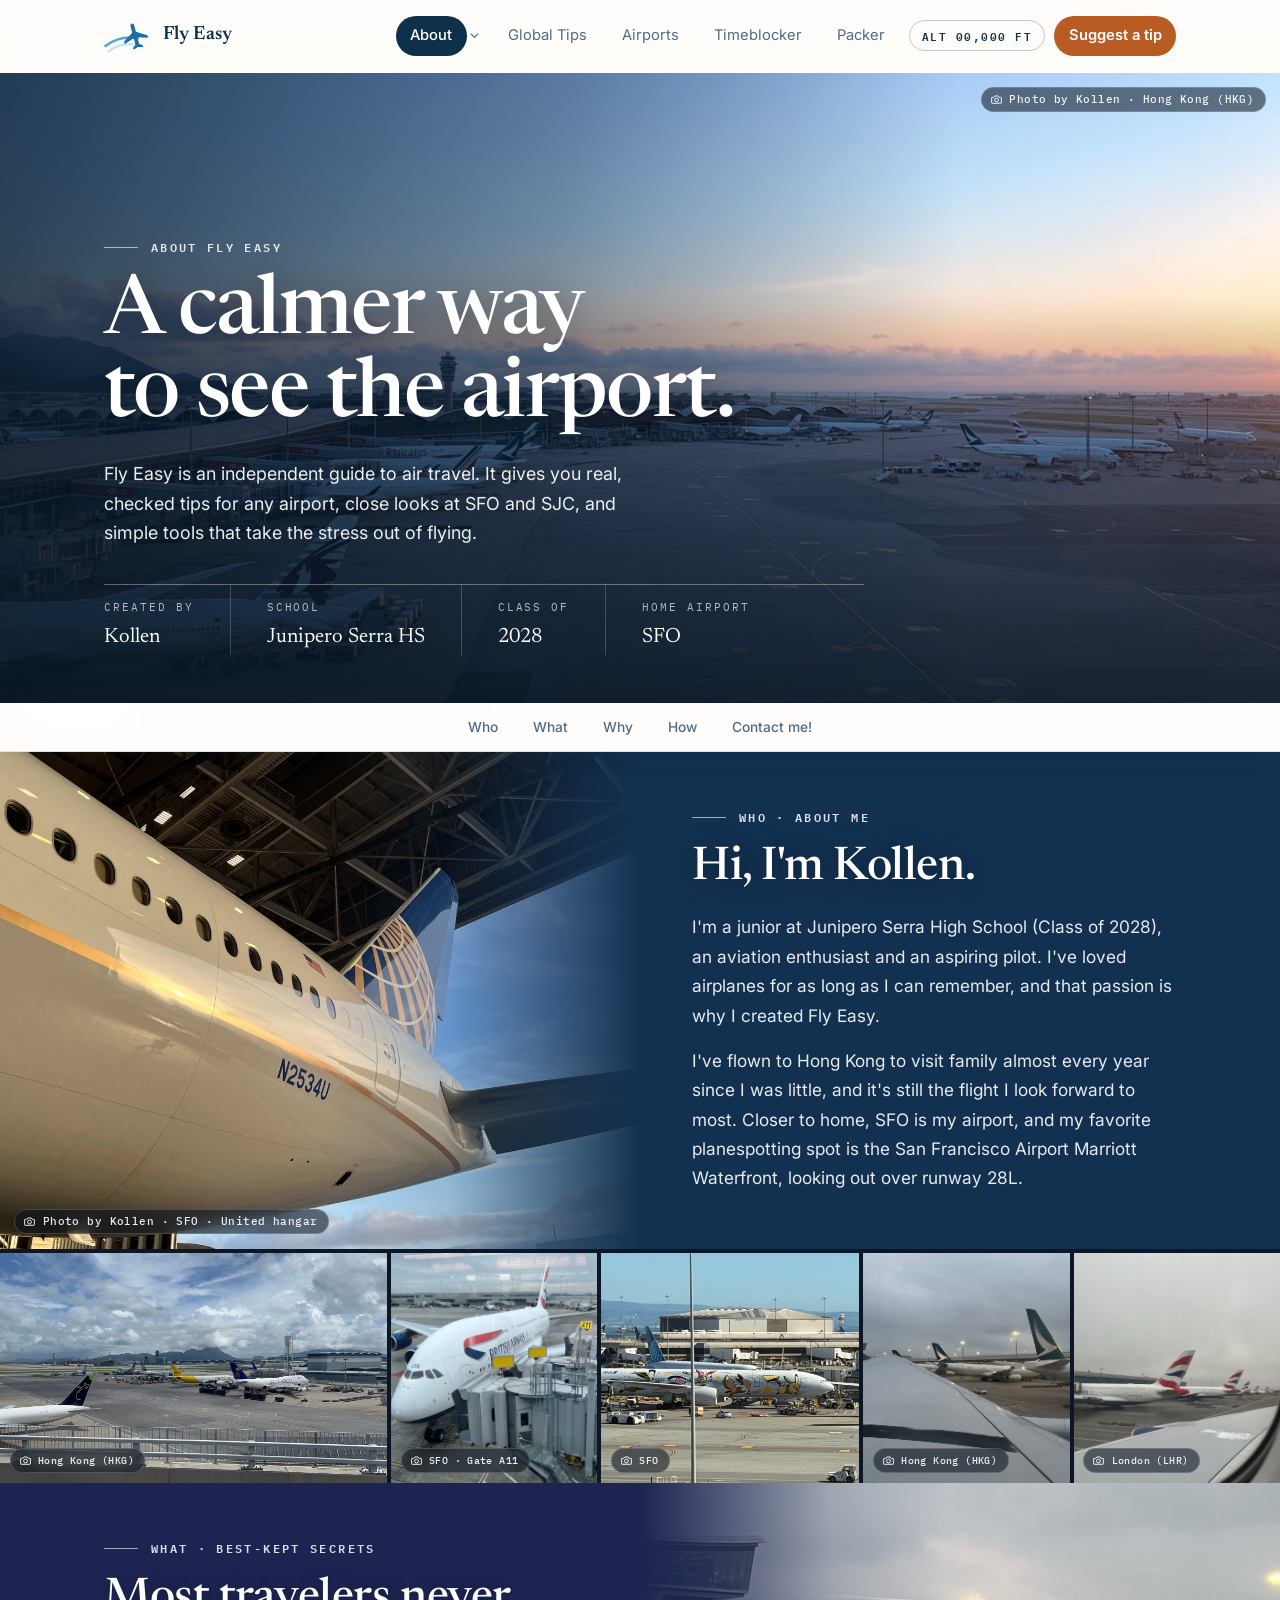
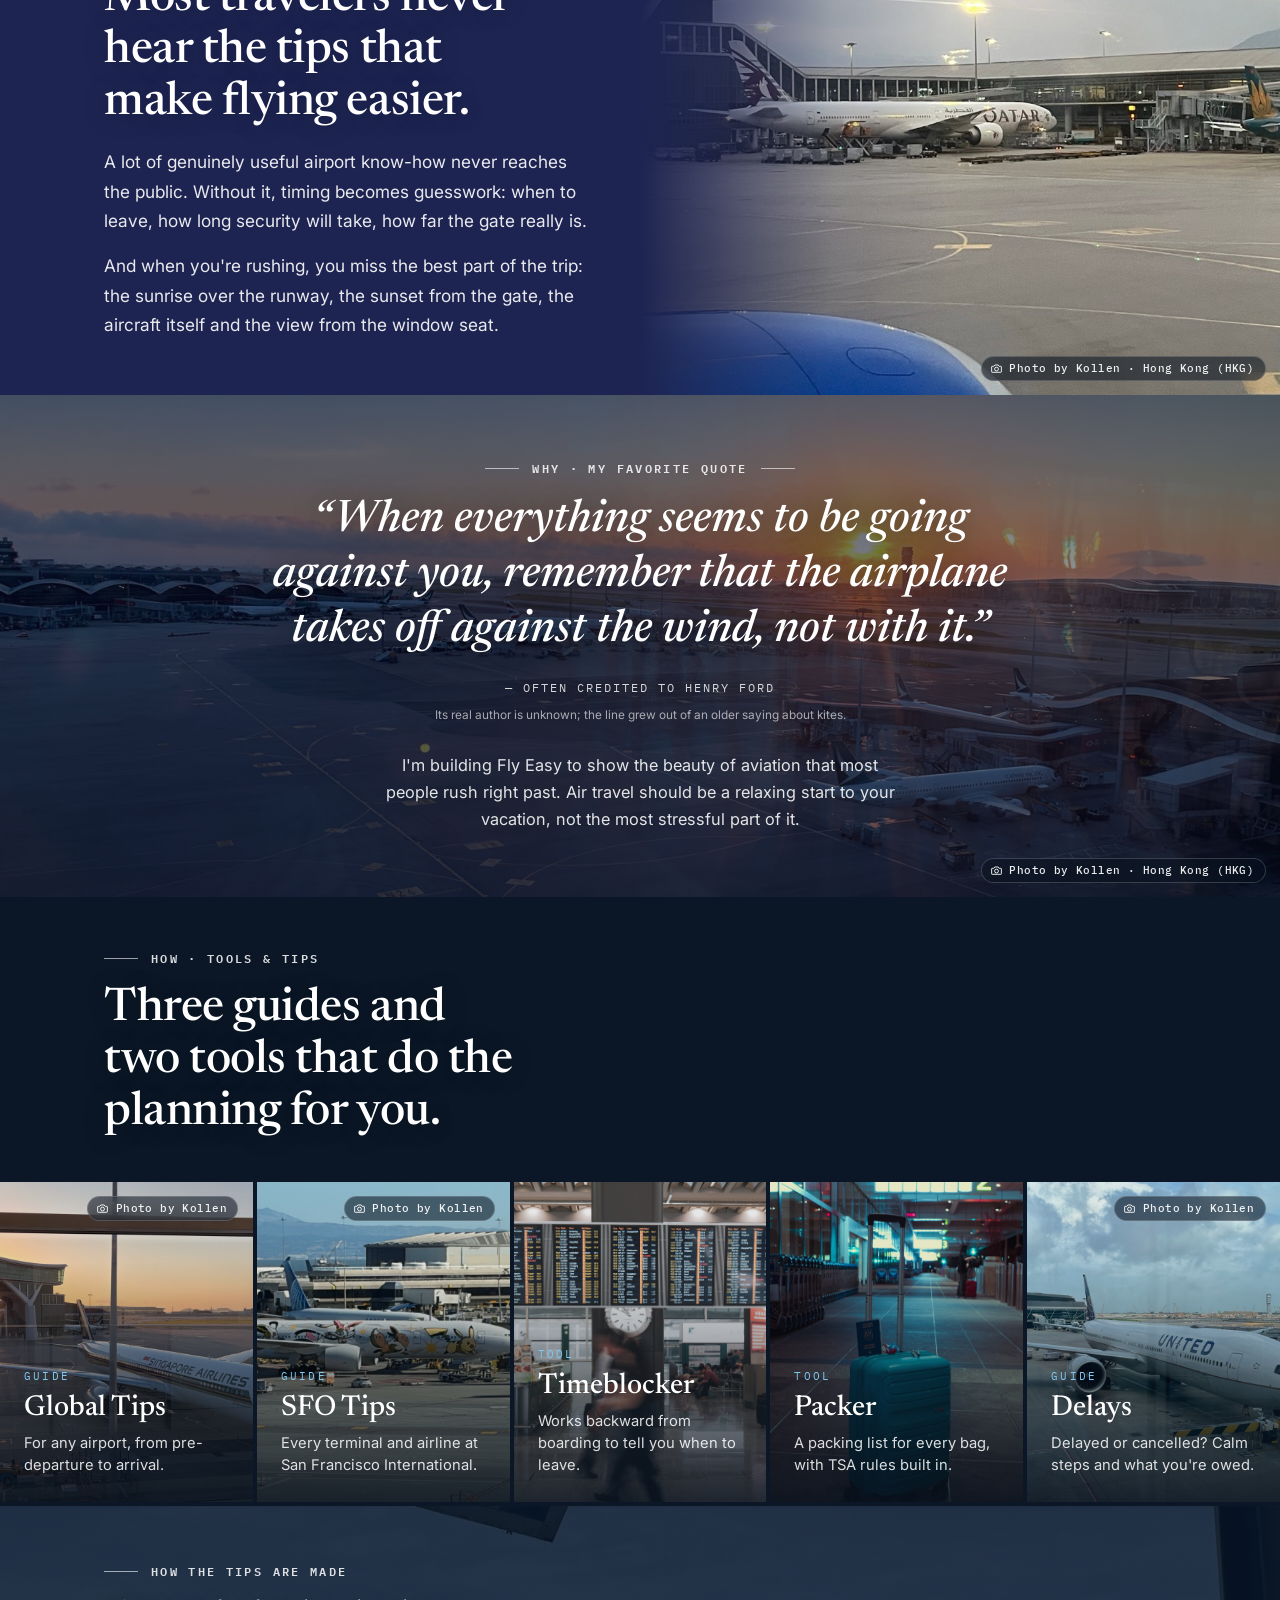
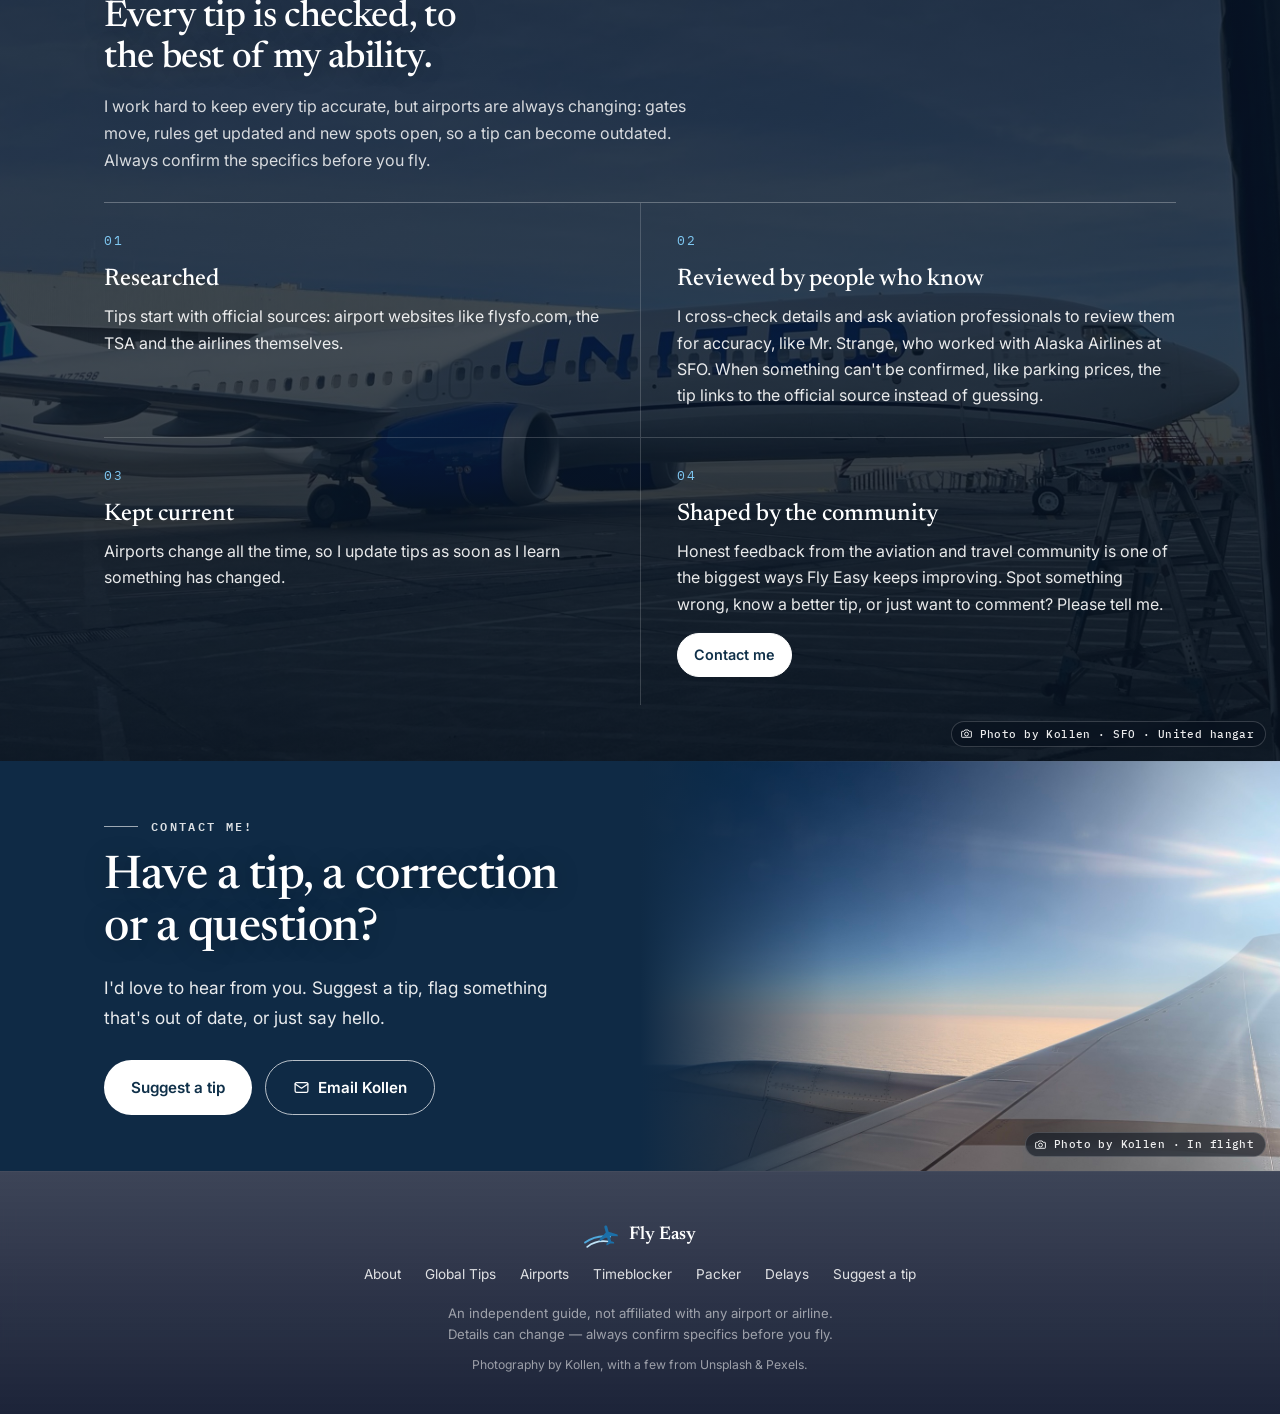
==== commit 84670cee: "One-click globe landing, Delays page, site-wide fixes and fact-check - Airports: clicking an airport" ====
--- a/index.html
+++ b/index.html
@@ -16,7 +16,9 @@
 <link rel="preconnect" href="https://fonts.googleapis.com">
 <link rel="preconnect" href="https://fonts.gstatic.com" crossorigin>
 <link href="https://fonts.googleapis.com/css2?family=Newsreader:ital,wght@0,500;0,600;1,500&family=Inter:wght@400;500;600;700&family=IBM+Plex+Mono:wght@500;600&display=swap" rel="stylesheet">
-<link rel="stylesheet" href="styles.css?v=105">
+<link rel="stylesheet" href="styles.css?v=115">
+<link rel="stylesheet" href="motion.css?v=2">
+<script src="motion.js?v=6"></script>
 </head>
 <body class="page-about">
 
@@ -66,7 +68,7 @@
 </header>
 
 <nav class="mobile-tabbar" aria-label="Primary">
-  <a class="mobile-tabbar__item" href="index.html" aria-current="page">
+  <a class="mobile-tabbar__item" href="index.html" aria-current="page"><span class="mobile-tabbar__mark" aria-hidden="true"></span>
     <span class="icon mobile-tabbar__icon"><svg viewBox="0 0 24 24"><circle cx="12" cy="8" r="4"/><path d="M4 21c0-4.4 3.6-7 8-7s8 2.6 8 7"/></svg></span>
     <span class="mobile-tabbar__label">About</span>
   </a>
@@ -96,7 +98,7 @@
     <div class="ab-hero__inner container">
       <p class="ab-kicker">About Fly Easy</p>
       <h1 class="ab-hero__title">A calmer way<br>to see the airport.</h1>
-      <p class="ab-hero__lede">Fly Easy is an independent guide to air travel. It gives you real, checked tips for any airport, a close look at SFO, and simple tools that take the stress out of flying.</p>
+      <p class="ab-hero__lede">Fly Easy is an independent guide to air travel. It gives you real, checked tips for any airport, close looks at SFO and SJC, and simple tools that take the stress out of flying.</p>
       <dl class="ab-manifest">
         <div><dt>Created by</dt><dd>Kollen</dd></div>
         <div><dt>School</dt><dd>Junipero Serra HS</dd></div>
@@ -174,7 +176,7 @@
     <figure class="container ab-statement__inner about-reveal">
       <p class="ab-kicker">Why · My favorite quote</p>
       <blockquote class="ab-quote">&ldquo;When everything seems to be going against you, remember that the airplane takes off against the wind, not with it.&rdquo;</blockquote>
-      <figcaption class="ab-quote__cite">Henry Ford</figcaption>
+      <figcaption class="ab-quote__cite">Often credited to Henry Ford<span class="ab-quote__note">Its real author is unknown; the line grew out of an older saying about kites.</span></figcaption>
       <p class="ab-statement__note">I'm building Fly Easy to show the beauty of aviation that most people rush right past. Air travel should be a relaxing start to your vacation, not the most stressful part of it.</p>
     </figure>
     <span class="photo-credit"><svg viewBox="0 0 24 24" aria-hidden="true"><path d="M4 8h3l2-2.5h6L17 8h3a1 1 0 011 1v9a1 1 0 01-1 1H4a1 1 0 01-1-1V9a1 1 0 011-1z"/><circle cx="12" cy="13" r="3.5"/></svg>Photo by Kollen · Hong Kong (HKG)</span>
@@ -184,7 +186,7 @@
   <section class="ab-how" id="how" aria-labelledby="ab-how-title">
     <div class="container ab-how__head about-reveal">
       <p class="ab-kicker">How · Tools &amp; tips</p>
-      <h2 class="ab-title" id="ab-how-title">Two guides and two tools that do the planning for you.</h2>
+      <h2 class="ab-title" id="ab-how-title">Three guides and two tools that do the planning for you.</h2>
     </div>
     <div class="ab-explore">
       <a class="ab-explore__panel" href="global.html" style="background-image: url('images/kollen/kollen-hkg-singapore-a350-sunset-window.jpg'); background-position: 70% center;">
@@ -208,6 +210,12 @@
         <span class="ab-explore__label">Tool</span>
         <strong>Packer</strong>
         <span class="ab-explore__desc">A packing list for every bag, with TSA rules built in.</span>
+      </a>
+      <a class="ab-explore__panel" href="delays.html" style="background-image: url('images/kollen/kollen-hkg-united-777-at-gate-1.jpg');">
+        <span class="ab-explore__label">Guide</span>
+        <strong>Delays</strong>
+        <span class="ab-explore__desc">Delayed or cancelled? Calm steps and what you're owed.</span>
+        <span class="photo-credit photo-credit--top"><svg viewBox="0 0 24 24" aria-hidden="true"><path d="M4 8h3l2-2.5h6L17 8h3a1 1 0 011 1v9a1 1 0 01-1 1H4a1 1 0 01-1-1V9a1 1 0 011-1z"/><circle cx="12" cy="13" r="3.5"/></svg>Photo by Kollen</span>
       </a>
     </div>
     <div class="ab-panel" style="background-image: url('images/kollen/kollen-sfo-hangar-united-737max.jpg');">
@@ -280,6 +288,7 @@
       <a href="airports.html">Airports</a>
       <a href="timeblocker.html">Timeblocker</a>
       <a href="packer.html">Packer</a>
+      <a href="delays.html">Delays</a>
       <a href="https://forms.gle/eSWeZWQoHny6DYSU7" target="_blank" rel="noopener">Suggest a tip</a>
     </nav>
     <p class="site-footer__note">An independent guide, not affiliated with any airport or airline. Details can change — always confirm specifics before you fly.</p>
@@ -296,6 +305,6 @@
   <a class="survey-toast__cta" id="surveyToastCta" href="https://forms.gle/eSWeZWQoHny6DYSU7" target="_blank" rel="noopener">Take the survey</a>
 </div>
 
-<script src="script.js?v=112"></script>
+<script src="script.js?v=120"></script>
 </body>
 </html>
--- a/styles.css
+++ b/styles.css
@@ -2289,6 +2289,15 @@
 .tb-notice__icon { width: 18px; height: 18px; color: var(--warning-red); flex-shrink: 0; margin-top: 1px; }
 .tb-notice__title { font-size: 0.85rem; font-weight: 700; color: var(--warning-red); margin: 0 0 2px; }
 .tb-notice__text { font-size: 0.8rem; color: var(--text-muted); margin: 0; line-height: 1.5; }
+/* calm hand-off to the Delays guide */
+.tb-delay-link { display: flex; align-items: center; gap: 0.75rem; margin: -0.6rem 0 1.5rem; padding: 0.8rem 1rem; border-radius: var(--radius-md); background: rgba(243, 250, 249, 0.9); border: 1px solid #BFE5DE; color: #0B4F5C; font-size: 0.88rem; line-height: 1.45; text-decoration: none; backdrop-filter: blur(14px); -webkit-backdrop-filter: blur(14px); transition: transform 0.3s var(--ease), box-shadow 0.3s var(--ease), background 0.3s ease; }
+.tb-delay-link:hover { transform: translateY(-2px); background: #fff; box-shadow: 0 14px 28px -18px rgba(11, 79, 92, 0.6); }
+.tb-delay-link:focus-visible { outline: 2px solid #0A6E63; outline-offset: 2px; }
+.tb-delay-link__dot { flex: none; width: 10px; height: 10px; border-radius: 50%; background: #0A6E63; box-shadow: 0 0 0 5px rgba(10, 110, 99, 0.16); }
+.tb-delay-link__text { flex: 1; }
+.tb-delay-link svg { flex: none; width: 18px; height: 18px; transition: transform 0.3s var(--ease); }
+.tb-delay-link:hover svg { transform: translateX(4px); }
+@media print { .tb-delay-link { display: none; } }
 
 .tb-hero { background: var(--deep-navy); color: #fff; border-radius: var(--radius-lg); padding: 1.75rem 1.75rem 1.4rem; margin-bottom: 1.5rem; }
 .tb-hero__row { display: flex; align-items: flex-end; justify-content: space-between; gap: 1rem; flex-wrap: wrap; }
@@ -2928,34 +2937,8 @@
   100% { transform: translateX(-56vmax); opacity: 1; }
 }
 
-/* Page content rises in under the parting clouds */
-main {
-  animation: ws-page-in 0.9s cubic-bezier(0.16, 1, 0.3, 1) both;
-}
-@keyframes ws-page-in {
-  0% { opacity: 0; transform: translateY(26px); }
-  100% { opacity: 1; transform: translateY(0); }
-}
-
-/* Cross-document view transitions where supported */
-@view-transition { navigation: auto; }
-::view-transition-old(root) {
-  animation: vt-out 0.35s cubic-bezier(0.4, 0, 1, 1) both;
-}
-::view-transition-new(root) {
-  animation: vt-in 0.5s cubic-bezier(0.16, 1, 0.3, 1) both;
-}
-@keyframes vt-out { to { opacity: 0; transform: translateY(-14px); } }
-@keyframes vt-in { from { opacity: 0; transform: translateY(14px); } }
-/* The top nav and the phone tab bar are captured on their own, so
-   during a page change they stay put (and just cross-fade colors)
-   while only the page content slides, like a native app. */
-.site-nav { view-transition-name: site-nav; }
-.mobile-tabbar { view-transition-name: tabbar; }
-::view-transition-group(site-nav),
-::view-transition-group(tabbar) { animation-duration: 0.35s; z-index: 2; }
-/* after the first page of a visit, the tab bar is already "there" */
-html.is-returning .mobile-tabbar { animation: none; }
+/* Page arrivals, cross-page view transitions and the tab bar's
+   behaviour between pages now live in motion.css. */
 
 /* ---- Night garnish: shooting stars ---- */
 .ws-shoot {
@@ -2981,10 +2964,8 @@
 
 @media (prefers-reduced-motion: reduce) {
   .page-transition__puff { display: none; }
-  main { animation: none; }
   .postcard { animation: none; }
   .ws-shoot { display: none; }
-  ::view-transition-old(root), ::view-transition-new(root) { animation: none; }
 }
 .tb-pagehead__sub { color: var(--text-muted); font-size: 1.04rem; margin-top: 0.9rem; max-width: 56ch; }
 body[data-tod="dusk"] .tb-pagehead h1, body[data-tod="night"] .tb-pagehead h1,
@@ -4884,7 +4865,16 @@
 .ab-how { background: #0B1726; }
 .ab-how__head { padding-top: 3.25rem; padding-bottom: 1.5rem; }
 .ab-title--sm { font-size: clamp(1.6rem, 3vw, 2.3rem); }
-.ab-explore { display: grid; grid-template-columns: repeat(4, 1fr); gap: 4px; }
+.ab-explore { display: grid; grid-template-columns: repeat(5, 1fr); gap: 4px; }
+/* five panels: 3 + 2 on mid-size screens, 2 + 2 + 1 on small ones */
+@media (max-width: 1240px) and (min-width: 901px) {
+  .ab-explore { grid-template-columns: repeat(6, 1fr); }
+  .ab-explore__panel { grid-column: span 2; }
+  .ab-explore__panel:nth-child(n+4) { grid-column: span 3; }
+}
+@media (max-width: 900px) {
+  .ab-explore__panel:last-child:nth-child(odd) { grid-column: 1 / -1; }
+}
 .ab-explore__panel {
   position: relative;
   min-height: 320px;
@@ -5252,11 +5242,28 @@
   body:has(.globe-return) .site-footer { padding-bottom: 76px; }
 }
 
-/* The exit: the page shrinks back and a field of space opens from the button */
+/* The exit: the page shrinks back and a circle of night sky opens from
+   the button, then the stars come out. Only transform and opacity move. */
 .globe-exit {
   position: fixed;
+  z-index: 10000;
+  pointer-events: none;
+  left: var(--gx, 40px);
+  top: var(--gy, 90%);
+  width: 300vmax;
+  height: 300vmax;
+  margin: -150vmax 0 0 -150vmax;
+  border-radius: 50%;
+  background: radial-gradient(circle, #0E2142 0%, #060E1F 18%, #02050D 40%);
+  transform: scale(0.004);
+  transition: transform 0.5s cubic-bezier(0.65, 0, 0.35, 1);
+  will-change: transform;
+}
+.globe-exit.is-open { transform: scale(1); }
+.globe-exit__stars {
+  position: fixed;
   inset: 0;
-  z-index: 10000;
+  z-index: 10001;
   pointer-events: none;
   background:
     radial-gradient(1px 1px at 12% 22%, rgba(255,255,255,0.9), transparent 60%),
@@ -5264,18 +5271,18 @@
     radial-gradient(1.5px 1.5px at 82% 62%, rgba(255,255,255,0.85), transparent 60%),
     radial-gradient(1px 1px at 34% 78%, rgba(255,255,255,0.7), transparent 60%),
     radial-gradient(1px 1px at 52% 44%, rgba(255,255,255,0.6), transparent 60%),
-    radial-gradient(ellipse 70% 60% at 50% 45%, rgba(30, 64, 120, 0.35), transparent 70%),
-    #02050D;
-  clip-path: circle(0px at var(--gx, 40px) var(--gy, 90%));
-  transition: clip-path 0.62s cubic-bezier(0.65, 0, 0.35, 1);
-}
-.globe-exit.is-open { clip-path: circle(150vmax at var(--gx, 40px) var(--gy, 90%)); }
+    radial-gradient(1px 1px at 24% 52%, rgba(255,255,255,0.65), transparent 60%),
+    radial-gradient(1.5px 1.5px at 90% 30%, rgba(255,255,255,0.75), transparent 60%),
+    radial-gradient(ellipse 70% 60% at 50% 45%, rgba(30, 64, 120, 0.3), transparent 70%);
+  opacity: 0;
+  transition: opacity 0.26s ease 0.3s;
+}
+.globe-exit__stars.is-open { opacity: 1; }
 html.is-globe-leaving main,
 html.is-globe-leaving .site-footer {
-  transition: transform 0.62s cubic-bezier(0.65, 0, 0.35, 1), filter 0.62s ease, opacity 0.62s ease;
+  transition: transform 0.5s cubic-bezier(0.65, 0, 0.35, 1), opacity 0.5s ease;
   transform: scale(0.94);
-  filter: blur(3px);
-  opacity: 0.6;
+  opacity: 0.45;
 }
 @media (prefers-reduced-motion: reduce) {
   .globe-return, .globe-return__earth { animation: none; }
@@ -5322,3 +5329,765 @@
   body[data-tod="night"] .site-nav::before { background: rgba(10, 17, 40, 0.35); }
 }
 
+
+/* ============================================================
+   Global Tips: Departure (dp-) and In-Flight (fl-) panels.
+   Diagrams start drawn; script.js adds .gt-anim to the phase card
+   and .is-drawn to each [data-gt-draw] as it scrolls into view.
+   ============================================================ */
+
+/* ---------- Departure 01: when to walk in ---------- */
+.dp-run { padding: 1.5rem 1.6rem 1.4rem; border-radius: 22px; background: var(--cloud-white); border: 1.5px solid var(--phase-tint); box-shadow: 0 16px 34px -24px rgba(15, 48, 73, 0.45); }
+.dp-run__title { font-family: var(--font-display); font-size: 1.3rem; font-weight: 600; color: var(--deep-navy); margin-bottom: 1.5rem; }
+.dp-run__chart { position: relative; display: grid; gap: 0.6rem; padding-top: 0.4rem; }
+.dp-run__track { display: flex; justify-content: flex-end; height: 44px; border-radius: 12px; background: var(--phase-tint); }
+.dp-run__bar { width: var(--w); display: flex; align-items: center; gap: 0.4rem; padding: 0 0.9rem; border-radius: 12px; background: linear-gradient(90deg, #4FB3E6, var(--phase-color)); color: #fff; font-size: 0.86rem; white-space: nowrap; overflow: hidden; }
+.dp-run__bar--b { background: linear-gradient(90deg, #7CC9EF, #2E94C9); }
+.dp-run__bar strong { font-weight: 700; }
+.dp-run__zone { position: absolute; z-index: 1; top: -0.5rem; bottom: 1.9rem; left: var(--from); width: calc(var(--to) - var(--from)); border-inline: 2px dashed rgba(15, 48, 73, 0.55); background: repeating-linear-gradient(135deg, rgba(255, 255, 255, 0.32) 0 6px, transparent 6px 12px); pointer-events: none; }
+.dp-run__zone--line { width: 0; border-right: 0; background: none; }
+.dp-run__zone i, .dp-run__legend i { display: grid; place-items: center; width: 22px; height: 22px; border-radius: 50%; background: var(--deep-navy); color: #fff; font: 600 0.72rem/1 var(--font-mono); font-style: normal; }
+.dp-run__zone i { position: absolute; top: -14px; left: 50%; margin-left: -11px; }
+.dp-run__axis { display: grid; grid-template-columns: repeat(3, 1fr) auto; font: 600 0.7rem var(--font-mono); color: var(--text-muted); margin-top: 0.2rem; }
+.dp-run__axis span:not(.icon) { transform: translateX(0); }
+.dp-run__takeoff { display: inline-flex; align-items: center; gap: 0.3rem; color: var(--phase-color); width: 0; white-space: nowrap; direction: rtl; }
+.dp-run__takeoff .icon { width: 14px; height: 14px; }
+.dp-run__legend { display: grid; grid-template-columns: 1fr 1fr; gap: 0.6rem 1.4rem; margin-top: 1.2rem; }
+.dp-run__legend li { display: flex; gap: 0.6rem; align-items: flex-start; font-size: 0.92rem; color: var(--text-muted); line-height: 1.45; }
+.dp-run__legend i { flex: none; margin-top: 0.05rem; }
+.dp-run__legend strong { color: var(--deep-navy); }
+.dp-run__add { display: flex; flex-wrap: wrap; align-items: center; gap: 0.45rem; margin-top: 1.1rem; padding-top: 1.1rem; border-top: 1px dashed var(--border-soft); }
+.dp-run__add span { font-size: 0.84rem; font-weight: 600; padding: 0.32rem 0.75rem; border-radius: var(--radius-pill); background: var(--phase-tint); color: var(--deep-navy); }
+.dp-run__add .dp-run__plus { background: var(--phase-color); color: #fff; font-family: var(--font-mono); }
+.gt-anim .dp-run__bar { clip-path: inset(0 0 0 100% round 12px); }
+.gt-anim .dp-run__zone { opacity: 0; }
+.gt-anim .is-drawn .dp-run__bar { clip-path: inset(0 round 12px); transition: clip-path 1.2s var(--ease) 0.15s; }
+.gt-anim .is-drawn .dp-run__bar--b { transition-delay: 0.35s; }
+.gt-anim .is-drawn .dp-run__zone { opacity: 1; transition: opacity 0.5s ease 1.1s; }
+
+/* ---------- Departure 02: early time ---------- */
+.dp-early { display: grid; grid-template-columns: minmax(0, 0.9fr) minmax(0, 1.1fr); border-radius: 22px; overflow: hidden; background: var(--cloud-white); border: 1.5px solid var(--phase-tint); box-shadow: 0 16px 34px -24px rgba(15, 48, 73, 0.45); }
+.dp-early__photo { position: relative; min-height: 300px; display: flex; align-items: flex-end; background-size: cover; background-position: 62% center; }
+.dp-early__photo::before { content: ""; position: absolute; inset: 0; background: linear-gradient(180deg, rgba(8, 20, 40, 0) 30%, rgba(8, 20, 40, 0.78)); }
+.dp-early__quote { position: relative; padding: 1.4rem 1.5rem; font-family: var(--font-display); font-style: italic; font-size: clamp(1.3rem, 2.4vw, 1.6rem); line-height: 1.25; color: #fff; text-wrap: balance; }
+.dp-early__body { padding: 1.5rem 1.6rem; }
+.dp-early__label { font-size: 0.72rem; font-weight: 700; letter-spacing: 0.14em; text-transform: uppercase; color: var(--phase-color); margin-bottom: 0.7rem; }
+.dp-early__label--spend { margin-top: 1.3rem; }
+.dp-budget { display: flex; gap: 3px; height: 46px; }
+.dp-budget__seg { flex: var(--w) 1 0; min-width: 0; display: grid; place-items: center; border-radius: 6px; background: #B9DDF2; color: var(--deep-navy); font: 600 0.74rem var(--font-mono); white-space: nowrap; overflow: hidden; }
+.dp-budget__seg:first-child { border-radius: 12px 6px 6px 12px; }
+.dp-budget__seg--2 { background: #8CC8EA; }
+.dp-budget__seg--3 { background: #B9DDF2; }
+.dp-budget__seg--yours { position: relative; border-radius: 6px 12px 12px 6px; background: linear-gradient(90deg, var(--phase-color), #12A39A); color: #fff; font-family: var(--font-body); font-size: 0.86rem; font-weight: 700; }
+.dp-budget__seg--yours::after { content: ""; position: absolute; inset: 0; background: linear-gradient(100deg, transparent 30%, rgba(255, 255, 255, 0.35) 50%, transparent 70%); transform: translateX(-100%); }
+.is-drawn .dp-budget__seg--yours::after { animation: dp-shine 3.6s ease-in-out 1.4s infinite; }
+@keyframes dp-shine { 0% { transform: translateX(-100%); } 45%, 100% { transform: translateX(100%); } }
+.dp-budget__key { display: flex; flex-wrap: wrap; gap: 0.3rem 1rem; margin-top: 0.6rem; font-size: 0.8rem; color: var(--text-muted); }
+.dp-budget__key li { display: inline-flex; align-items: center; gap: 0.35rem; }
+.dp-budget__key i { width: 10px; height: 10px; border-radius: 3px; background: #B9DDF2; }
+.dp-budget__key .k2 { background: #8CC8EA; }
+.dp-budget__key .k4 { background: var(--phase-color); }
+.dp-early__note { margin-top: 1rem; font-size: 0.82rem; color: var(--text-muted); font-style: italic; }
+.gt-anim .dp-budget__seg { opacity: 0; transform: scaleX(0.3); transform-origin: left; }
+.gt-anim .dp-early__chips .activity-chip { opacity: 0; transform: translateY(8px) scale(0.94); }
+.gt-anim .is-drawn .dp-budget__seg { opacity: 1; transform: none; transition: opacity 0.4s ease, transform 0.6s var(--ease); transition-delay: calc(var(--i) * 160ms + 100ms); }
+.gt-anim .is-drawn .dp-early__chips .activity-chip { opacity: 1; transform: none; transition: opacity 0.4s ease, transform 0.5s var(--ease), border-color 0.2s, background 0.2s; transition-delay: calc(var(--i) * 70ms + 900ms), calc(var(--i) * 70ms + 900ms), 0s, 0s; }
+
+/* ---------- Departure 03: ask nicely ---------- */
+.dp-ask { display: grid; grid-template-columns: minmax(0, 1fr) minmax(0, 1fr); gap: 1.5rem 2.2rem; align-items: center; padding: 1.8rem; border-radius: 22px; color: #fff; background: radial-gradient(120% 100% at 100% 0%, rgba(255, 255, 255, 0.2), transparent 55%), linear-gradient(140deg, #0B4F7A, var(--phase-color) 60%, #1C9AD1); box-shadow: 0 24px 44px -26px rgba(9, 114, 166, 0.85); }
+.dp-ask__eyebrow { font-size: 0.72rem; font-weight: 700; letter-spacing: 0.14em; text-transform: uppercase; color: rgba(255, 255, 255, 0.78); margin-bottom: 0.35rem; }
+.dp-ask__title { font-family: var(--font-display); font-size: clamp(1.6rem, 3vw, 2.1rem); font-weight: 600; line-height: 1.15; color: #fff; margin: 0 0 0.6rem; }
+.dp-ask__title em { font-style: italic; color: #FFE7A8; }
+.dp-ask__text { color: rgba(255, 255, 255, 0.92); line-height: 1.55; }
+.dp-ask__who { display: flex; flex-wrap: wrap; gap: 0.4rem; margin-top: 1rem; }
+.dp-ask__who span { font-size: 0.8rem; font-weight: 600; padding: 0.3rem 0.7rem; border-radius: var(--radius-pill); background: rgba(255, 255, 255, 0.16); border: 1px solid rgba(255, 255, 255, 0.22); }
+.dp-ask__more { display: inline-block; margin-top: 1.1rem; font-size: 0.9rem; font-weight: 600; color: #fff; text-underline-offset: 3px; }
+.dp-ask__more::after { content: " →"; }
+.dp-ask__steps { position: relative; display: grid; gap: 0.6rem; }
+.dp-ask__steps::before { content: ""; position: absolute; left: 27px; top: 26px; bottom: 26px; width: 2px; background-image: repeating-linear-gradient(180deg, rgba(255, 255, 255, 0.7) 0 6px, transparent 6px 12px); transform-origin: top; }
+.dp-ask__steps li { position: relative; display: flex; align-items: center; gap: 0.85rem; padding: 0.6rem 0.9rem 0.6rem 0.55rem; border-radius: 16px; background: rgba(255, 255, 255, 0.96); color: var(--deep-navy); box-shadow: 0 10px 22px -16px rgba(0, 0, 0, 0.6); }
+.dp-ask__ico { flex: none; width: 44px; height: 44px; border-radius: 50%; background: var(--phase-tint); display: grid; place-items: center; font-size: 1.3rem; }
+.dp-ask__steps b { display: block; font-size: 0.98rem; line-height: 1.3; }
+.dp-ask__steps small { display: block; font-size: 0.84rem; color: var(--text-muted); line-height: 1.35; }
+.gt-anim .dp-ask__steps::before { transform: scaleY(0); }
+.gt-anim .dp-ask__steps li { opacity: 0; transform: translateX(18px); }
+.gt-anim .is-drawn .dp-ask__steps::before { transform: scaleY(1); transition: transform 1.2s var(--ease) 0.2s; }
+.gt-anim .is-drawn .dp-ask__steps li { opacity: 1; transform: none; transition: opacity 0.45s ease, transform 0.6s var(--ease); transition-delay: calc(var(--i) * 150ms + 200ms); }
+.gt-anim .is-drawn .dp-ask__ico { animation: dp-pop 0.5s var(--ease) both; animation-delay: calc(var(--i) * 150ms + 450ms); }
+@keyframes dp-pop { 0% { transform: scale(0.6); } 60% { transform: scale(1.15); } 100% { transform: scale(1); } }
+
+/* ---------- Departure 04: through the airport ---------- */
+.dp-walk { padding: 1.6rem 1.6rem 1.3rem; border-radius: 22px; background: var(--phase-tint); }
+.dp-walk__map { position: relative; display: grid; grid-template-columns: repeat(4, 1fr); }
+.dp-walk__line { position: absolute; left: 12.5%; right: 12.5%; top: 27px; height: 4px; margin-top: -2px; border-radius: 2px; background-image: repeating-linear-gradient(90deg, rgba(9, 114, 166, 0.35) 0 9px, transparent 9px 16px); }
+.dp-walk__fill { display: block; height: 100%; width: calc(var(--at, 0) / 3 * 100%); border-radius: 2px; background: var(--phase-color); transition: width 0.7s cubic-bezier(0.16, 1, 0.3, 1); }
+.dp-walk[data-at="0"] { --at: 0; } .dp-walk[data-at="1"] { --at: 1; } .dp-walk[data-at="2"] { --at: 2; } .dp-walk[data-at="3"] { --at: 3; }
+.dp-walk__stop { position: relative; display: grid; justify-items: center; gap: 0.45rem; padding: 0 0.2rem; border: 0; background: none; font: inherit; color: var(--text-muted); cursor: pointer; }
+.dp-walk__dot { width: 54px; height: 54px; border-radius: 50%; display: grid; place-items: center; font-size: 1.45rem; background: var(--cloud-white); border: 2.5px solid transparent; box-shadow: 0 8px 18px -12px rgba(15, 48, 73, 0.55); transition: transform 0.45s var(--ease), border-color 0.3s ease, box-shadow 0.3s ease; }
+.dp-walk__name { font-size: 0.86rem; font-weight: 700; transition: color 0.3s ease; }
+.dp-walk__stop:hover .dp-walk__dot { transform: translateY(-3px); }
+.dp-walk__stop[aria-selected="true"] { color: var(--deep-navy); }
+.dp-walk__stop[aria-selected="true"] .dp-walk__dot { transform: scale(1.14); border-color: var(--phase-color); box-shadow: 0 0 0 6px rgba(9, 114, 166, 0.14), 0 12px 22px -12px rgba(9, 114, 166, 0.8); }
+.dp-walk__stop:focus-visible { outline: none; }
+.dp-walk__stop:focus-visible .dp-walk__dot { outline: 2px solid var(--deep-navy); outline-offset: 3px; }
+.dp-walk__stage { margin-top: 1.4rem; }
+.dp-walk__panel { display: grid; grid-template-columns: 1fr 1fr; gap: 0.8rem; }
+.dp-walk__panel[hidden] { display: none; }
+.dp-walk__tip { display: flex; gap: 0.85rem; align-items: flex-start; padding: 1.1rem 1.2rem; border-radius: 18px; background: var(--cloud-white); box-shadow: 0 12px 24px -20px rgba(15, 48, 73, 0.5); }
+.dp-walk__tip > span { flex: none; font-size: 1.5rem; line-height: 1.2; }
+.dp-walk__tip p { color: var(--text-muted); line-height: 1.5; }
+.dp-walk__tip strong { display: block; color: var(--deep-navy); font-size: 1.02rem; margin-bottom: 0.1rem; }
+.dp-walk__nav { display: flex; align-items: center; justify-content: space-between; gap: 1rem; margin-top: 1.1rem; }
+.dp-walk__count { font: 600 0.76rem var(--font-mono); letter-spacing: 0.08em; text-transform: uppercase; color: var(--text-muted); }
+.dp-walk__btn { display: inline-flex; align-items: center; gap: 0.45rem; min-height: 42px; min-width: 42px; justify-content: center; padding: 0 0.7rem; border: 1.5px solid rgba(9, 114, 166, 0.3); border-radius: var(--radius-pill); background: var(--cloud-white); color: var(--phase-color); font: 700 0.9rem var(--font-body); cursor: pointer; transition: transform 0.25s var(--ease), background 0.25s ease, opacity 0.25s ease; }
+.dp-walk__btn--next { padding: 0 1rem 0 1.15rem; background: var(--phase-color); border-color: var(--phase-color); color: #fff; }
+.dp-walk__btn .icon { width: 18px; height: 18px; }
+.dp-walk__btn:hover:not(:disabled) { transform: translateY(-2px); }
+.dp-walk__btn:disabled { opacity: 0.35; cursor: default; }
+
+/* ---------- In-Flight ---------- */
+.fl-stack { position: relative; z-index: 1; display: grid; gap: 1.1rem; }
+.fl-stack > * { min-width: 0; }
+.fl-kicker { font-size: 0.72rem; font-weight: 700; letter-spacing: 0.14em; text-transform: uppercase; color: var(--phase-color); margin-bottom: 0.3rem; }
+.fl-title { font-family: var(--font-display); font-size: clamp(1.3rem, 2.4vw, 1.6rem); font-weight: 600; line-height: 1.2; color: var(--deep-navy); margin: 0 0 0.5rem; }
+.fl-text { color: var(--text-muted); line-height: 1.5; }
+.fl-seat, .fl-tile, .fl-view { border-radius: 22px; background: rgba(255, 255, 255, 0.92); border: 1.5px solid var(--phase-tint); box-shadow: 0 16px 34px -24px rgba(15, 48, 73, 0.45); }
+
+.fl-seat { display: grid; grid-template-columns: minmax(0, 1.5fr) minmax(0, 1fr); gap: 1rem 2rem; align-items: center; padding: 1.4rem 1.8rem 1.4rem 1.2rem; background: linear-gradient(120deg, var(--phase-tint), rgba(255, 255, 255, 0.92) 70%); }
+.fl-seat__diagram svg { width: 100%; height: auto; overflow: visible; }
+.fl-plane path { fill: #fff; stroke: var(--phase-color); stroke-width: 2; stroke-linejoin: round; }
+.fl-plane__zone { fill: var(--phase-color); opacity: 0.9; transform-box: fill-box; transform-origin: center; }
+.fl-plane__windows path { fill: none; stroke: var(--phase-color); stroke-width: 2.5; stroke-dasharray: 2 6; stroke-linecap: round; opacity: 0.45; }
+.fl-plane__galley { fill: #F2B441; stroke: #fff; stroke-width: 2; }
+.fl-plane__wave { fill: none; stroke: var(--phase-color); stroke-width: 2.5; stroke-linecap: round; stroke-linejoin: round; stroke-dasharray: 100; stroke-dashoffset: 0; opacity: 0.75; }
+.fl-plane__label { font: 600 11px var(--font-mono); letter-spacing: 0.14em; fill: var(--phase-color); }
+.fl-plane__label--dim { fill: var(--text-muted); }
+.fl-key { display: grid; gap: 0.4rem; margin-top: 0.9rem; font-size: 0.9rem; font-weight: 600; color: var(--deep-navy); }
+.fl-key li { display: flex; align-items: center; gap: 0.55rem; }
+.fl-key i { width: 22px; height: 12px; border-radius: 4px; background: var(--phase-color); }
+.fl-key .fl-key__galley { width: 12px; height: 12px; margin: 0 5px; border-radius: 50%; background: #F2B441; }
+.gt-anim .fl-plane { opacity: 0; transform: translateX(-26px); }
+.gt-anim .fl-plane__zone { opacity: 0; transform: scaleX(0.2); }
+.gt-anim .fl-plane__wave { stroke-dashoffset: -100; }
+.gt-anim .fl-plane__galley, .gt-anim .fl-plane__label { opacity: 0; }
+.gt-anim .is-drawn .fl-plane { opacity: 1; transform: none; transition: opacity 0.6s ease, transform 1.1s var(--ease); }
+.gt-anim .is-drawn .fl-plane__zone { opacity: 0.9; transform: none; transition: opacity 0.5s ease 0.8s, transform 0.7s var(--ease) 0.8s; animation: fl-glow 3.4s ease-in-out 1.8s infinite; }
+.gt-anim .is-drawn .fl-plane__wave { stroke-dashoffset: 0; transition: stroke-dashoffset 2s cubic-bezier(0.4, 0, 0.2, 1) 0.9s; }
+.gt-anim .is-drawn .fl-plane__galley, .gt-anim .is-drawn .fl-plane__label { opacity: 1; transition: opacity 0.5s ease 1.5s; }
+@keyframes fl-glow { 0%, 100% { opacity: 0.9; } 50% { opacity: 0.55; } }
+
+.fl-pair { display: grid; grid-template-columns: 1fr 1fr; gap: 1.1rem; }
+.fl-pair--wide { grid-template-columns: minmax(0, 1.25fr) minmax(0, 1fr); }
+.fl-tile { padding: 1.5rem 1.6rem; }
+
+.fl-glass { position: relative; width: 62px; height: 78px; margin-bottom: 1rem; }
+.fl-glass__cup { position: absolute; inset: 0; overflow: hidden; border: 3px solid var(--phase-color); border-top: 0; border-radius: 4px 4px 16px 16px; background: #fff; clip-path: polygon(0 0, 100% 0, 88% 100%, 12% 100%); }
+.fl-glass__water { position: absolute; inset: 22% 0 0; background: linear-gradient(180deg, #7FD3F0, #2E9BD3); transform-origin: bottom; }
+.fl-glass__water::before { content: ""; position: absolute; left: -20%; right: -20%; top: -5px; height: 10px; border-radius: 50%; background: #A8E3F7; animation: fl-slosh 4s ease-in-out infinite; }
+@keyframes fl-slosh { 0%, 100% { transform: translateX(-6%) rotate(-2deg); } 50% { transform: translateX(6%) rotate(2deg); } }
+.fl-drop { position: absolute; top: -6px; width: 9px; height: 9px; border-radius: 50% 50% 50% 0; background: #5DBFE9; transform: rotate(-45deg); opacity: 0; }
+.fl-drop--1 { left: 20px; } .fl-drop--2 { left: 36px; }
+.is-drawn .fl-drop { animation: fl-drip 2.8s ease-in 1.2s infinite; }
+.is-drawn .fl-drop--2 { animation-delay: 2.5s; }
+@keyframes fl-drip { 0% { opacity: 0; transform: translateY(-14px) rotate(-45deg); } 15% { opacity: 1; } 45%, 100% { opacity: 0; transform: translateY(18px) rotate(-45deg); } }
+.gt-anim .fl-glass__water { transform: scaleY(0.12); }
+.gt-anim .is-drawn .fl-glass__water { transform: none; transition: transform 1.8s var(--ease) 0.3s; }
+.fl-bars { display: grid; gap: 0.5rem; margin: 0.4rem 0 0.9rem; }
+.fl-bars__row { display: grid; grid-template-columns: 3.4rem 1fr auto; align-items: center; gap: 0.6rem; font-size: 0.84rem; font-weight: 600; color: var(--deep-navy); }
+.fl-bars__row b { font: 600 0.76rem var(--font-mono); color: var(--phase-color); min-width: 5.2rem; }
+.fl-bars__track { height: 10px; border-radius: 999px; background: var(--phase-tint); overflow: hidden; }
+.fl-bars__fill { display: block; height: 100%; width: var(--w); border-radius: 999px; background: var(--phase-color); transform-origin: left; }
+.fl-bars__fill--low { background: #E0A63A; }
+.fl-bars__cap { font-size: 0.76rem; color: var(--text-muted); }
+.gt-anim .fl-bars__fill { transform: scaleX(0); }
+.gt-anim .is-drawn .fl-bars__fill { transform: none; transition: transform 1s var(--ease) 0.5s; }
+.gt-anim .is-drawn .fl-bars__fill--low { transition-delay: 0.75s; }
+
+.fl-hour { position: relative; width: 78px; height: 78px; margin-bottom: 1rem; }
+.fl-hour svg { width: 100%; height: 100%; }
+.fl-hour__track { fill: none; stroke: var(--phase-tint); stroke-width: 9; }
+.fl-hour__arc { fill: none; stroke: var(--phase-color); stroke-width: 9; stroke-linecap: round; stroke-dasharray: 100; stroke-dashoffset: 0; }
+.fl-hour__ticks path { stroke: #fff; stroke-width: 2.5; }
+.fl-hour__num { position: absolute; inset: 0; display: grid; place-content: center; text-align: center; font-size: 0.64rem; font-weight: 600; color: var(--text-muted); line-height: 1; }
+.fl-hour__num b { display: block; font-family: var(--font-display); font-size: 1.5rem; color: var(--deep-navy); }
+.is-drawn .fl-hour__arc { animation: fl-hour 9s linear infinite; }
+@keyframes fl-hour { 0% { stroke-dashoffset: 100; } 80%, 100% { stroke-dashoffset: 0; } }
+.fl-moves { display: flex; flex-wrap: wrap; gap: 0.4rem; margin: 0.3rem 0 0.9rem; }
+.fl-moves span { font-size: 0.84rem; font-weight: 600; padding: 0.32rem 0.75rem; border-radius: var(--radius-pill); background: var(--phase-tint); color: var(--deep-navy); }
+.gt-anim .fl-moves span { opacity: 0; transform: translateY(8px); }
+.gt-anim .is-drawn .fl-moves span { opacity: 1; transform: none; transition: opacity 0.4s ease, transform 0.5s var(--ease); transition-delay: calc(var(--i) * 110ms + 500ms); }
+
+.fl-view { display: grid; grid-template-columns: auto 1fr; gap: 1.6rem; align-items: center; padding: 1.5rem 1.6rem; background: linear-gradient(140deg, #EDF2F6, #fff 60%); }
+/* a cabin window: the shade lifts when it comes into view */
+.fl-window { position: relative; width: 170px; aspect-ratio: 3 / 4.1; padding: 13px; border-radius: 46% / 36%; background: linear-gradient(160deg, #fff, #D9E1E8); box-shadow: inset 0 0 0 1px rgba(15, 48, 73, 0.08), 0 18px 30px -18px rgba(15, 48, 73, 0.55); }
+.fl-window__pane, .fl-window__shade { position: absolute; inset: 13px; border-radius: 44% / 34%; }
+.fl-window__pane { background-size: cover; background-position: 78% center; box-shadow: inset 0 0 0 3px rgba(15, 48, 73, 0.25), inset 0 6px 16px rgba(0, 0, 0, 0.35); animation: fl-pan 26s ease-in-out infinite alternate; }
+@keyframes fl-pan { from { background-position: 60% center; } to { background-position: 92% center; } }
+.fl-window__shade { overflow: hidden; background: none; }
+.fl-window__shade::before { content: ""; position: absolute; inset: 0; background: repeating-linear-gradient(180deg, #EEF2F5 0 7px, #DDE4EA 7px 8px); border-bottom: 6px solid #C6D0D9; transform: translateY(-78%); }
+.gt-anim .fl-window__shade::before { transform: translateY(0); }
+.gt-anim .is-drawn .fl-window__shade::before { transform: translateY(-78%); transition: transform 2s cubic-bezier(0.3, 0, 0.2, 1) 0.4s; }
+.fl-view__credit { margin-top: 0.7rem; font: 500 0.68rem var(--font-mono); letter-spacing: 0.04em; color: var(--text-muted); }
+
+.fl-clocks { display: flex; align-items: center; gap: 0.9rem; margin-bottom: 1rem; }
+.fl-clock { display: grid; justify-items: center; gap: 0.3rem; font-size: 0.74rem; font-weight: 700; color: var(--text-muted); }
+.fl-clock svg { width: 66px; height: 66px; }
+.fl-clock circle:first-child { fill: #fff; stroke: #C9D6E0; stroke-width: 4; }
+.fl-clock path { stroke: var(--deep-navy); stroke-width: 3.5; stroke-linecap: round; }
+.fl-clock__m { opacity: 0.45; }
+.fl-clock__h { transform-box: view-box; transform-origin: 40px 40px; }
+.fl-clock__pin { fill: var(--deep-navy); }
+.fl-clock--dest { color: var(--phase-color); }
+.fl-clock--dest circle:first-child { stroke: var(--phase-color); }
+.fl-clock--dest .fl-clock__h { stroke: var(--phase-color); transform: rotate(160deg); }
+.fl-clocks__arrow svg { width: 44px; height: 22px; fill: none; stroke: var(--phase-color); stroke-width: 2.5; stroke-linecap: round; stroke-linejoin: round; stroke-dasharray: 5 6; }
+.gt-anim .fl-clock--dest .fl-clock__h { transform: rotate(-80deg); }
+.gt-anim .is-drawn .fl-clock--dest .fl-clock__h { transform: rotate(160deg); transition: transform 2.2s cubic-bezier(0.5, 0, 0.2, 1) 0.5s; }
+
+@media (max-width: 900px) {
+  .dp-early, .dp-ask, .fl-seat, .fl-pair, .fl-pair--wide { grid-template-columns: 1fr; }
+  .dp-early__photo { min-height: 220px; }
+  .fl-seat { padding: 1.2rem 1.3rem 1.4rem; }
+}
+@media (max-width: 640px) {
+  .dp-run { padding: 1.2rem 1.1rem; }
+  .dp-run__bar { font-size: 0.74rem; padding: 0 0.6rem; gap: 0.3rem; }
+  .dp-run__legend, .dp-walk__panel { grid-template-columns: 1fr; }
+  .dp-early__body, .dp-ask, .fl-tile, .fl-view { padding: 1.25rem; }
+  .dp-walk { padding: 1.3rem 0.9rem 1.1rem; }
+  .dp-walk__dot { width: 46px; height: 46px; font-size: 1.25rem; }
+  .dp-walk__line { top: 23px; }
+  .dp-walk__name { font-size: 0.76rem; }
+  .fl-view { grid-template-columns: 1fr; justify-items: start; }
+  .fl-window { width: 130px; }
+}
+@media (prefers-reduced-motion: reduce) {
+  .dp-budget__seg--yours::after, .fl-glass__water::before, .fl-drop, .fl-hour__arc, .fl-window__pane, .fl-plane__zone, .dp-ask__ico { animation: none !important; }
+  .dp-walk__fill, .dp-walk__dot { transition: none; }
+}
+
+/* ---------- Booking: compact layover, flying dots, seat card, merged "stay covered" ---------- */
+.bk-route__fly { fill: currentColor; stroke: none; opacity: 0; }
+.bk-route--good .bk-route__fly { color: var(--phase-inflight); }
+.bk-route--risk .bk-route__fly { color: var(--phase-arrival); }
+.is-drawn .bk-route__fly { animation: bk-fly 3.6s cubic-bezier(0.45, 0, 0.3, 1) 0.4s infinite; }
+.is-drawn .bk-route__fly--stop { animation-name: bk-fly-stop; animation-duration: 5.2s; }
+@keyframes bk-fly { 0% { transform: translateX(0); opacity: 0; } 10% { opacity: 1; } 60% { transform: translateX(140px); opacity: 1; } 70%, 100% { transform: translateX(140px); opacity: 0; } }
+@keyframes bk-fly-stop { 0% { transform: translateX(0); opacity: 0; } 8% { opacity: 1; } 30%, 55% { transform: translateX(70px); opacity: 1; } 85% { transform: translateX(140px); opacity: 1; } 92%, 100% { transform: translateX(140px); opacity: 0; } }
+.bk-lay { margin-top: 1.1rem; padding-top: 1.1rem; border-top: 1px dashed rgba(15, 48, 73, 0.18); }
+.bk-lay__title { font-weight: 700; color: var(--deep-navy); margin-bottom: 0.7rem; }
+.bk-lay__row { display: grid; grid-template-columns: repeat(3, 1fr); gap: 0.6rem; }
+.bk-lay__pill { position: relative; display: grid; gap: 0.05rem; padding: 0.7rem 0.85rem 0.95rem; border-radius: 14px; background: var(--cloud-white); overflow: hidden; }
+.bk-lay__pill b { font-family: var(--font-display); font-size: 1.25rem; font-weight: 600; color: var(--deep-navy); line-height: 1.2; }
+.bk-lay__pill small { font-size: 0.8rem; color: var(--text-muted); }
+.bk-lay__pill i { position: absolute; left: 0; bottom: 0; height: 5px; width: var(--w); border-radius: 0 5px 5px 0; background: var(--phase-color); transform-origin: left; }
+.bk-lay__note { margin-top: 0.7rem; font-size: 0.84rem; color: var(--text-muted); font-style: italic; }
+.gt-anim .bk-lay__pill { opacity: 0; transform: translateY(10px); }
+.gt-anim .bk-lay__pill i { transform: scaleX(0); }
+.gt-anim .is-drawn .bk-lay__pill { opacity: 1; transform: none; transition: opacity 0.45s ease, transform 0.55s var(--ease); transition-delay: calc(var(--i) * 120ms + 200ms); }
+.gt-anim .is-drawn .bk-lay__pill i { transform: none; transition: transform 1s var(--ease); transition-delay: calc(var(--i) * 120ms + 500ms); }
+.phase-panel--booking .fl-seat { margin-top: 1.4rem; }
+
+.bk-ready { position: relative; display: grid; grid-template-columns: 1fr 1fr; border-radius: 22px; background: var(--phase-tint); overflow: hidden; }
+.bk-ready__half { display: flex; flex-direction: column; padding: 1.6rem; }
+.bk-ready__half + .bk-ready__join + .bk-ready__half { border-left: 2px dashed rgba(162, 59, 114, 0.3); }
+.bk-ready__join { position: absolute; left: 50%; top: 50%; z-index: 1; width: 40px; height: 40px; margin: -20px 0 0 -20px; border-radius: 50%; background: var(--phase-color); color: #fff; display: grid; place-items: center; box-shadow: 0 0 0 6px var(--phase-tint); }
+.bk-ready__join .icon { width: 18px; height: 18px; }
+.bk-ready .bk-entry__title { margin-top: 0.5rem; }
+.bk-ready .bk-card__chips { margin-top: auto; }
+.bk-ready__phone, .bk-ready__entry { height: 150px; margin-bottom: 1.1rem; }
+.bk-ready__phone { width: 100%; max-width: 250px; padding: 0.75rem 0.8rem; border-radius: 18px; background: var(--deep-navy); display: grid; align-content: start; gap: 0.35rem; box-shadow: 0 16px 28px -18px rgba(15, 48, 73, 0.8); }
+.bk-ready__bar { display: flex; justify-content: space-between; font: 600 0.62rem var(--font-mono); letter-spacing: 0.1em; text-transform: uppercase; color: rgba(255, 255, 255, 0.6); }
+.bk-ready__live { color: #7FE3B7; animation: bk-live 2s ease-in-out infinite; }
+@keyframes bk-live { 50% { opacity: 0.4; } }
+.bk-ready__note { display: flex; justify-content: space-between; gap: 0.6rem; padding: 0.38rem 0.6rem; border-radius: 9px; background: rgba(255, 255, 255, 0.95); font-size: 0.74rem; color: var(--text-muted); }
+.bk-ready__note b { color: var(--deep-navy); }
+.bk-ready__note--ok { background: #DDF6EC; }
+.bk-ready__scan { position: absolute; left: 6px; top: 12px; width: 96px; height: 3px; border-radius: 3px; background: var(--phase-color); box-shadow: 0 0 10px var(--phase-color); opacity: 0; }
+.is-drawn .bk-ready__scan { animation: bk-scan 3.2s ease-in-out 0.6s infinite; }
+@keyframes bk-scan { 0% { transform: translateY(0); opacity: 0; } 12% { opacity: 0.9; } 50% { transform: translateY(86px); opacity: 0.9; } 62%, 100% { transform: translateY(86px); opacity: 0; } }
+.gt-anim .bk-ready__note { opacity: 0; transform: translateY(-10px) scale(0.96); }
+.gt-anim .bk-ready .bk-entry__stamp { opacity: 0; scale: 1.7; }
+.gt-anim .is-drawn .bk-ready__note { opacity: 1; transform: none; transition: opacity 0.4s ease, transform 0.55s var(--ease); transition-delay: calc(var(--i) * 420ms + 400ms); }
+.gt-anim .is-drawn.bk-ready .bk-entry__stamp { opacity: 1; scale: 1; transition: opacity 0.25s ease 1.6s, scale 0.45s cubic-bezier(0.3, 1.6, 0.5, 1) 1.6s; }
+
+/* ---------- Departure: slim tool link, one joined card, friendlier ask ---------- */
+.gt-slim { display: flex; align-items: center; gap: 0.8rem; margin-bottom: 1rem; padding: 0.6rem 0.75rem 0.6rem 0.6rem; border-radius: var(--radius-pill); background: var(--phase-tint); color: var(--deep-navy); font-size: 0.92rem; line-height: 1.4; text-decoration: none; transition: transform 0.3s var(--ease), box-shadow 0.3s var(--ease); }
+.gt-slim:hover { transform: translateY(-2px); box-shadow: 0 14px 26px -18px rgba(9, 114, 166, 0.7); }
+.gt-slim__icon { flex: none; width: 36px; height: 36px; border-radius: 50%; background: var(--phase-color); color: #fff; display: grid; place-items: center; }
+.gt-slim__icon .icon { width: 19px; height: 19px; }
+.gt-slim__text { flex: 1; }
+.gt-slim__go { flex: none; display: inline-flex; align-items: center; gap: 0.3rem; padding: 0.4rem 0.8rem; border-radius: var(--radius-pill); background: var(--cloud-white); color: var(--phase-color); font-weight: 700; font-size: 0.86rem; }
+.gt-slim__go .icon { width: 16px; height: 16px; transition: transform 0.3s var(--ease); }
+.gt-slim:hover .gt-slim__go .icon { transform: translateX(3px); }
+.dp-one { border-radius: 22px; background: var(--cloud-white); border: 1.5px solid var(--phase-tint); box-shadow: 0 16px 34px -24px rgba(15, 48, 73, 0.45); overflow: hidden; }
+.dp-one .dp-run, .dp-one .dp-early { border: 0; border-radius: 0; box-shadow: none; background: none; }
+.dp-one .dp-run { padding-bottom: 1.2rem; }
+.dp-bridge { display: flex; align-items: center; gap: 0.9rem; padding: 0 1.6rem; }
+.dp-bridge::before, .dp-bridge::after { content: ""; flex: 1; height: 2px; background-image: repeating-linear-gradient(90deg, var(--phase-color) 0 8px, transparent 8px 15px); opacity: 0.3; }
+.dp-bridge span { font-family: var(--font-display); font-style: italic; font-size: 1.1rem; color: var(--phase-color); text-align: center; }
+.dp-one .dp-early { padding: 1.2rem 1.6rem 1.6rem; gap: 1.4rem; overflow: visible; }
+.dp-one .dp-early__photo { border-radius: 18px; overflow: hidden; min-height: 270px; }
+.dp-one .dp-early__body { padding: 0.2rem 0 0; }
+.dp-ask__values { display: flex; flex-wrap: wrap; gap: 0.5rem; margin-top: 1rem; }
+.dp-ask__values span { font-weight: 700; font-size: 0.92rem; padding: 0.45rem 0.9rem; border-radius: var(--radius-pill); background: rgba(255, 255, 255, 0.95); color: var(--deep-navy); }
+.dp-ask__values .is-big { background: #FFE7A8; font-size: 1.02rem; }
+.is-drawn .dp-ask__values .is-big { animation: dp-wave 2.8s ease-in-out 1.2s infinite; }
+@keyframes dp-wave { 0%, 70%, 100% { transform: none; } 80% { transform: translateY(-3px) rotate(-2deg); } 90% { transform: translateY(0) rotate(2deg); } }
+.dp-ask__steps q { display: inline-block; margin-top: 0.2rem; padding: 0.25rem 0.6rem; border-radius: 10px 10px 10px 3px; background: var(--phase-tint); color: var(--deep-navy); font-size: 0.86rem; font-weight: 600; line-height: 1.35; quotes: "\201C" "\201D"; }
+
+/* ---------- Arrival ---------- */
+.ar-ready, .ar-wait, .ar-cash { border-radius: 22px; background: var(--cloud-white); border: 1.5px solid var(--phase-tint); box-shadow: 0 16px 34px -24px rgba(15, 48, 73, 0.45); }
+.ar-ready { display: grid; grid-template-columns: auto 1fr; gap: 1.5rem 2.2rem; align-items: center; padding: 1.6rem 1.8rem; background: linear-gradient(120deg, var(--phase-tint), var(--cloud-white) 65%); }
+.ar-phone { width: 220px; padding: 0.9rem; border-radius: 26px; background: var(--deep-navy); display: grid; gap: 0.6rem; box-shadow: 0 22px 36px -22px rgba(15, 48, 73, 0.9); }
+.ar-phone__bar { display: flex; align-items: flex-end; justify-content: space-between; font: 600 0.62rem var(--font-mono); letter-spacing: 0.1em; text-transform: uppercase; color: rgba(255, 255, 255, 0.65); }
+.ar-phone__signal { display: inline-flex; align-items: flex-end; gap: 3px; height: 14px; }
+.ar-phone__signal i { width: 4px; border-radius: 2px; background: #7FE3B7; height: calc(4px + var(--i) * 3.3px); }
+.ar-phone__pill { justify-self: start; display: inline-flex; align-items: center; gap: 0.4rem; padding: 0.3rem 0.7rem; border-radius: var(--radius-pill); background: rgba(127, 227, 183, 0.16); color: #7FE3B7; font-size: 0.74rem; font-weight: 700; }
+.ar-phone__dot { width: 7px; height: 7px; border-radius: 50%; background: #7FE3B7; animation: bk-live 2s ease-in-out infinite; }
+.ar-phone__shot { position: relative; display: grid; grid-template-columns: auto 1fr; gap: 0.5rem 0.65rem; align-items: center; padding: 0.75rem; border-radius: 14px; background: #fff; }
+.ar-phone__pin { width: 36px; height: 36px; border-radius: 10px; background: var(--phase-tint); color: var(--phase-color); display: grid; place-items: center; }
+.ar-phone__pin .icon { width: 20px; height: 20px; }
+.ar-phone__lines { display: grid; gap: 5px; font-size: 0.78rem; color: var(--deep-navy); }
+.ar-phone__lines i { height: 6px; border-radius: 3px; background: #DCE6EE; }
+.ar-phone__lines i:last-child { width: 62%; }
+.ar-phone__saved { grid-column: 1 / -1; font-size: 0.66rem; font-weight: 700; color: #1F8A63; }
+.ar-ready__tips { display: grid; gap: 1.2rem; }
+.ar-ready__tip { display: flex; gap: 0.9rem; align-items: flex-start; }
+.ar-ready__num { flex: none; width: 32px; height: 32px; margin-top: 0.1rem; border-radius: 50%; background: var(--phase-color); color: #fff; font: 600 0.85rem var(--font-mono); display: grid; place-items: center; }
+.ar-ready .fl-title { margin-bottom: 0.25rem; }
+.gt-anim .ar-phone__signal i { opacity: 0.2; }
+.gt-anim .ar-phone__pill, .gt-anim .ar-phone__shot { opacity: 0; transform: translateY(10px); }
+.gt-anim .ar-phone__shot::after { content: ""; position: absolute; inset: 0; border-radius: 14px; background: #fff; opacity: 0; pointer-events: none; }
+.gt-anim .ar-ready__tip { opacity: 0; transform: translateX(16px); }
+.gt-anim .is-drawn .ar-phone__signal i { opacity: 1; transition: opacity 0.3s ease; transition-delay: calc(var(--i) * 220ms + 300ms); }
+.gt-anim .is-drawn .ar-phone__pill { opacity: 1; transform: none; transition: opacity 0.4s ease 1.2s, transform 0.5s var(--ease) 1.2s; }
+.gt-anim .is-drawn .ar-phone__shot { opacity: 1; transform: none; transition: opacity 0.4s ease 1.7s, transform 0.5s var(--ease) 1.7s; }
+.gt-anim .is-drawn .ar-phone__shot::after { animation: ar-flash 0.5s ease-out 2.2s; }
+@keyframes ar-flash { 0% { opacity: 0.9; } 100% { opacity: 0; } }
+.gt-anim .is-drawn .ar-ready__tip { opacity: 1; transform: none; transition: opacity 0.45s ease, transform 0.6s var(--ease); transition-delay: calc(var(--i) * 500ms + 1200ms); }
+
+.ar-wait { display: grid; grid-template-columns: minmax(0, 1fr) minmax(0, 1fr); overflow: hidden; margin-bottom: 1.1rem; }
+.ar-wait__photo { position: relative; min-height: 320px; display: flex; align-items: flex-end; background-size: cover; background-position: 70% center; }
+.ar-wait__photo::before { content: ""; position: absolute; inset: 0; background: linear-gradient(180deg, rgba(40, 20, 10, 0) 35%, rgba(40, 20, 10, 0.72)); }
+.ar-wait__quote { position: relative; padding: 1.4rem 1.5rem; font-family: var(--font-display); font-style: italic; font-size: clamp(1.25rem, 2.3vw, 1.55rem); line-height: 1.25; color: #fff; text-wrap: balance; }
+.ar-wait__body { padding: 1.5rem 1.6rem; }
+.ar-gauge { max-width: 250px; margin-bottom: 1rem; }
+.ar-gauge svg { width: 100%; height: auto; overflow: visible; }
+.ar-gauge__track { fill: none; stroke: var(--phase-tint); stroke-width: 14; stroke-linecap: round; }
+.ar-gauge__arc { fill: none; stroke: url(#arGaugeGrad); stroke-width: 14; stroke-linecap: round; stroke-dasharray: 100; stroke-dashoffset: 0; }
+.ar-gauge__needle { transform-box: view-box; transform-origin: 100px 104px; transform: rotate(20deg); }
+.ar-gauge__needle path { stroke: var(--deep-navy); stroke-width: 4; stroke-linecap: round; }
+.ar-gauge__hub { fill: var(--deep-navy); stroke: #fff; stroke-width: 3; }
+.ar-gauge__ends { display: flex; justify-content: space-between; margin-top: 0.2rem; font-size: 0.74rem; color: var(--text-muted); }
+.ar-gauge__ends span { display: grid; }
+.ar-gauge__ends span:last-child { text-align: right; }
+.ar-gauge__ends b { font-family: var(--font-display); font-size: 1.15rem; color: var(--deep-navy); }
+.gt-anim .ar-gauge__arc { stroke-dashoffset: 100; }
+.gt-anim .ar-gauge__needle { transform: rotate(-78deg); }
+.gt-anim .is-drawn .ar-gauge__arc { stroke-dashoffset: 0; transition: stroke-dashoffset 1.6s var(--ease) 0.2s; }
+.gt-anim .is-drawn .ar-gauge__needle { animation: ar-swing 7s ease-in-out 0.3s infinite alternate both; }
+@keyframes ar-swing { 0% { transform: rotate(-78deg); } 35% { transform: rotate(-20deg); } 55% { transform: rotate(-44deg); } 100% { transform: rotate(74deg); } }
+.ar-wait__chips { display: flex; flex-wrap: wrap; gap: 0.4rem; margin-top: 0.9rem; }
+.ar-wait__chips span { font-size: 0.84rem; font-weight: 600; padding: 0.32rem 0.75rem; border-radius: var(--radius-pill); background: var(--phase-tint); color: var(--deep-navy); }
+.gt-anim .ar-wait__chips span { opacity: 0; transform: translateY(8px); }
+.gt-anim .is-drawn .ar-wait__chips span { opacity: 1; transform: none; transition: opacity 0.4s ease, transform 0.5s var(--ease); transition-delay: calc(var(--i) * 110ms + 900ms); }
+
+.ar-cash { display: grid; grid-template-columns: auto 1fr; gap: 1.5rem 2.2rem; align-items: center; padding: 1.5rem 1.8rem; }
+.ar-cash__art { position: relative; width: 190px; height: 130px; }
+.ar-note { position: absolute; left: 50%; top: 50%; width: 110px; height: 62px; margin: -31px 0 0 -55px; border-radius: 9px; display: grid; place-items: center; border: 2px solid rgba(255, 255, 255, 0.7); box-shadow: 0 10px 18px -12px rgba(15, 48, 73, 0.7); font-family: var(--font-display); font-size: 1.5rem; color: #fff; }
+.ar-note b { width: 38px; height: 38px; border-radius: 50%; display: grid; place-items: center; background: rgba(255, 255, 255, 0.22); font-weight: 600; }
+.ar-note--1 { background: linear-gradient(135deg, #2FA98C, #1F7F6A); transform: translate(-30px, 8px) rotate(-16deg); }
+.ar-note--2 { background: linear-gradient(135deg, #3E8FD0, #24649B); transform: translateY(-10px); }
+.ar-note--3 { background: linear-gradient(135deg, var(--phase-color), #8E421A); transform: translate(30px, 8px) rotate(16deg); }
+.ar-coin { position: absolute; right: 18px; bottom: 4px; width: 30px; height: 30px; border-radius: 50%; background: radial-gradient(circle at 35% 30%, #FFE08A, #E0A63A); border: 2px solid #C98E22; box-shadow: 0 6px 10px -6px rgba(0, 0, 0, 0.5); }
+.gt-anim .ar-note { transform: none; }
+.gt-anim .ar-coin { opacity: 0; transform: translateY(-40px); }
+.gt-anim .is-drawn .ar-note { transition: transform 0.9s cubic-bezier(0.3, 1.3, 0.5, 1) 0.3s; }
+.gt-anim .is-drawn .ar-note--1 { transform: translate(-30px, 8px) rotate(-16deg); }
+.gt-anim .is-drawn .ar-note--2 { transform: translateY(-10px); }
+.gt-anim .is-drawn .ar-note--3 { transform: translate(30px, 8px) rotate(16deg); }
+.gt-anim .is-drawn .ar-coin { opacity: 1; transform: none; transition: opacity 0.2s ease 1.1s, transform 0.6s cubic-bezier(0.3, 1.5, 0.5, 1) 1.1s; }
+
+@media (max-width: 900px) {
+  .bk-ready, .ar-wait { grid-template-columns: 1fr; }
+  .bk-ready__half + .bk-ready__join + .bk-ready__half { border-left: 0; border-top: 2px dashed rgba(162, 59, 114, 0.3); }
+  .bk-ready__join { display: none; }
+  .ar-wait__photo { min-height: 220px; }
+}
+@media (max-width: 640px) {
+  .bk-lay__row { gap: 0.4rem; }
+  .bk-lay__pill { padding: 0.6rem 0.6rem 0.85rem; }
+  .bk-lay__pill b { font-size: 1.02rem; }
+  .bk-lay__pill small { font-size: 0.72rem; }
+  .bk-ready__half { padding: 1.25rem; }
+  .gt-slim { border-radius: 20px; }
+  .gt-slim__go { padding: 0.4rem 0.6rem; }
+  .dp-bridge { padding: 0 1.1rem; }
+  .dp-one .dp-early { padding: 1.1rem; }
+  .ar-ready, .ar-cash { grid-template-columns: 1fr; padding: 1.25rem; }
+  .ar-phone { width: 100%; max-width: 260px; }
+  .ar-wait__body { padding: 1.25rem; }
+  .ar-cash__art { margin: 0 auto; }
+}
+@media (prefers-reduced-motion: reduce) {
+  .bk-route__fly, .bk-ready__scan, .bk-ready__live, .ar-phone__dot, .ar-gauge__needle, .dp-ask__values .is-big { animation: none !important; }
+}
+.bk-ready .bk-band__tag { align-self: flex-start; }
+
+/* ============================================================
+   Timeblocker v4: one "when" ticket + picker, tabbed activity
+   picker (a sheet on phones), warm drag states.
+   ============================================================ */
+:root { --tb-warm: #E08A1E; --tb-warm-deep: #9A5606; --tb-warm-tint: #FFF3DF; }
+
+/* ---------- the ticket button ---------- */
+.tb-when-wrap { flex: none; }
+.tb-when {
+  position: relative;
+  display: flex;
+  align-items: stretch;
+  padding: 0;
+  border: 0;
+  border-radius: 18px;
+  background: rgba(255, 255, 255, 0.97);
+  color: var(--deep-navy);
+  font: inherit;
+  text-align: left;
+  cursor: pointer;
+  box-shadow: 0 18px 34px -18px rgba(0, 0, 0, 0.75);
+  transition: transform 0.35s var(--ease), box-shadow 0.35s var(--ease);
+}
+.tb-when:hover { transform: translateY(-2px); box-shadow: 0 24px 40px -18px rgba(0, 0, 0, 0.8); }
+.tb-when:active { transform: scale(0.985); }
+.tb-when:focus-visible { outline: 3px solid #7CC9EF; outline-offset: 3px; }
+.tb-when__cell { display: grid; gap: 3px; align-content: center; padding: 0.75rem 1.2rem; }
+.tb-when__cell--time { position: relative; border-left: 2px dashed #C3D0DB; }
+/* ticket notches on the perforation */
+.tb-when__cell--time::before, .tb-when__cell--time::after { content: ""; position: absolute; left: -8px; width: 14px; height: 14px; border-radius: 50%; background: #111B33; }
+.tb-when__cell--time::before { top: -7px; }
+.tb-when__cell--time::after { bottom: -7px; }
+.tb-when__label { font: 600 0.62rem var(--font-mono); letter-spacing: 0.16em; text-transform: uppercase; color: var(--text-muted); }
+.tb-when__value { font-family: var(--font-display); font-size: 1.4rem; font-weight: 600; line-height: 1.1; white-space: nowrap; }
+.tb-when__edit { align-self: center; margin-right: 0.8rem; width: 34px; height: 34px; border-radius: 50%; background: var(--horizon-blue); color: #fff; display: grid; place-items: center; transition: transform 0.45s var(--ease), background 0.3s ease; }
+.tb-when__edit svg { width: 18px; height: 18px; }
+.tb-when[aria-expanded="true"] .tb-when__edit { transform: rotate(180deg); background: var(--deep-navy); }
+
+/* ---------- shared sheet backdrop ---------- */
+.tb-sheet-backdrop { position: fixed; inset: 0; z-index: 390; background: rgba(8, 16, 34, 0.45); opacity: 0; transition: opacity 0.3s ease; display: none; }
+.tb-sheet-backdrop[hidden] { display: none !important; }
+
+/* ---------- the picker ---------- */
+.tb-whenpop {
+  position: absolute;
+  z-index: 400;
+  width: min(620px, calc(100vw - 24px));
+  padding: 1.3rem 1.4rem 1.1rem;
+  border-radius: 24px;
+  background: rgba(255, 255, 255, 0.98);
+  backdrop-filter: blur(18px);
+  -webkit-backdrop-filter: blur(18px);
+  border: 1px solid rgba(255, 255, 255, 0.9);
+  box-shadow: 0 34px 70px -28px rgba(8, 16, 34, 0.7), 0 0 0 1px rgba(15, 48, 73, 0.06);
+  color: var(--deep-navy);
+  opacity: 0;
+  transform: translateY(-10px) scale(0.94);
+  transition: opacity 0.22s ease, transform 0.36s cubic-bezier(0.16, 1, 0.3, 1);
+}
+.tb-whenpop[hidden] { display: none; }
+.tb-whenpop.is-open { opacity: 1; transform: none; }
+.tb-whenpop .tb-pick__grab { display: none; }
+.tb-whenpop__cols { display: grid; grid-template-columns: minmax(0, 1.05fr) minmax(0, 1fr); gap: 1.6rem; }
+.tb-whenpop__label { font: 600 0.66rem var(--font-mono); letter-spacing: 0.16em; text-transform: uppercase; color: var(--horizon-blue); margin-bottom: 0.6rem; }
+.tb-cal__head { display: flex; align-items: center; justify-content: space-between; margin-bottom: 0.5rem; }
+.tb-cal__title { font-family: var(--font-display); font-size: 1.2rem; font-weight: 600; }
+.tb-cal__nav { width: 36px; height: 36px; border: 0; border-radius: 50%; background: var(--sky-mist); color: var(--deep-navy); display: grid; place-items: center; cursor: pointer; transition: background 0.2s ease, transform 0.25s var(--ease); }
+.tb-cal__nav svg { width: 17px; height: 17px; }
+.tb-cal__nav:hover:not(:disabled) { background: var(--sky-pale); transform: scale(1.08); }
+.tb-cal__nav:disabled { opacity: 0.3; cursor: default; }
+.tb-cal__dow, .tb-cal__grid { display: grid; grid-template-columns: repeat(7, 1fr); gap: 2px; }
+.tb-cal__dow span { text-align: center; font: 600 0.66rem var(--font-mono); color: var(--text-muted); padding: 0.3rem 0; }
+.tb-cal__grid { min-height: 228px; align-content: start; }
+.tb-cal__day { aspect-ratio: 1; min-height: 36px; border: 0; border-radius: 50%; background: none; color: var(--deep-navy); font: 600 0.9rem var(--font-body); cursor: pointer; transition: background 0.2s ease, color 0.2s ease, transform 0.25s var(--ease); }
+.tb-cal__day:hover:not(:disabled):not(.is-selected) { background: var(--sky-pale); }
+.tb-cal__day:disabled { color: #B7C3CE; cursor: default; }
+.tb-cal__day.is-today { box-shadow: inset 0 0 0 1.5px var(--horizon-blue); }
+.tb-cal__day.is-selected { background: var(--deep-navy); color: #fff; transform: scale(1.06); box-shadow: 0 8px 16px -8px rgba(15, 48, 73, 0.8); animation: tb-day-pop 0.4s var(--ease); }
+@keyframes tb-day-pop { 0% { transform: scale(0.8); } 60% { transform: scale(1.14); } 100% { transform: scale(1.06); } }
+.tb-cal__quick { display: flex; gap: 0.4rem; margin-top: 0.5rem; }
+.tb-cal__quick button, .tb-clock__grid button { border: 1.5px solid var(--border-soft); background: #fff; color: var(--deep-navy); font: 600 0.88rem var(--font-body); cursor: pointer; transition: background 0.2s ease, color 0.2s ease, border-color 0.2s ease, transform 0.25s var(--ease); }
+.tb-cal__quick button { padding: 0.4rem 0.85rem; border-radius: var(--radius-pill); font-size: 0.82rem; }
+.tb-cal__quick button.is-selected { background: var(--sky-pale); border-color: var(--horizon-blue); color: var(--deep-navy); }
+.tb-clock__read { display: flex; align-items: baseline; gap: 0.1rem; font-family: var(--font-display); font-size: 2.6rem; font-weight: 600; line-height: 1; margin-bottom: 0.7rem; font-variant-numeric: tabular-nums; }
+.tb-clock__read i { font-style: normal; opacity: 0.5; margin: 0 0.05rem; }
+.tb-clock__ampm { margin-left: 0.5rem; font: 600 0.95rem var(--font-mono); color: var(--horizon-blue); }
+.tb-clock__sub { font-size: 0.74rem; font-weight: 700; color: var(--text-muted); margin: 0.6rem 0 0.35rem; }
+.tb-clock__grid { display: grid; grid-template-columns: repeat(6, 1fr); gap: 5px; }
+.tb-clock__grid button { min-height: 40px; border-radius: 11px; padding: 0; font-variant-numeric: tabular-nums; }
+.tb-clock__grid button:hover:not(.is-selected) { background: var(--sky-mist); border-color: var(--horizon-blue); }
+.tb-clock__grid button.is-selected { background: var(--horizon-blue); border-color: var(--horizon-blue); color: #fff; transform: scale(1.05); box-shadow: 0 8px 14px -8px rgba(14, 116, 177, 0.9); }
+.tb-clock__period { position: relative; display: grid; grid-template-columns: 1fr 1fr; margin-top: 0.8rem; padding: 4px; border-radius: 14px; background: var(--sky-mist); }
+.tb-clock__thumb { position: absolute; top: 4px; bottom: 4px; left: 4px; width: calc(50% - 4px); border-radius: 11px; background: var(--deep-navy); transition: transform 0.45s cubic-bezier(0.16, 1, 0.3, 1); }
+.tb-clock__period[data-at="1"] .tb-clock__thumb { transform: translateX(100%); }
+.tb-clock__period button { position: relative; z-index: 1; min-height: 40px; border: 0; background: none; font: 700 0.9rem var(--font-body); color: var(--text-muted); cursor: pointer; transition: color 0.3s ease; }
+.tb-clock__period button.is-selected { color: #fff; }
+.tb-whenpop__foot { display: flex; align-items: center; justify-content: space-between; gap: 1rem; margin-top: 1.1rem; padding-top: 1rem; border-top: 1px dashed var(--border-soft); }
+.tb-whenpop__sum { font-size: 0.92rem; color: var(--text-muted); }
+.tb-whenpop__sum strong { color: var(--deep-navy); }
+.tb-whenpop__done, .tb-pick__close { flex: none; min-height: 44px; padding: 0 1.4rem; border: 0; border-radius: var(--radius-pill); background: var(--deep-navy); color: #fff; font: 700 0.92rem var(--font-body); cursor: pointer; transition: transform 0.25s var(--ease), background 0.25s ease; }
+.tb-whenpop__done:hover, .tb-pick__close:hover { transform: translateY(-2px); background: #16406A; }
+.tb-whenpop button:focus-visible, .tb-pick button:focus-visible, .tb-pick-fab:focus-visible { outline: 2px solid var(--horizon-blue); outline-offset: 2px; }
+
+/* ---------- activity picker ---------- */
+.tb-side-col { position: sticky; top: calc(var(--site-nav-h, 72px) + 16px); }
+.tb-pick { padding: 1.2rem 1.2rem 1rem; border-radius: 22px; background: rgba(255, 255, 255, 0.92); backdrop-filter: blur(14px); -webkit-backdrop-filter: blur(14px); border: 1px solid rgba(255, 255, 255, 0.75); box-shadow: 0 18px 44px -22px rgba(15, 48, 73, 0.4); }
+.tb-pick__grab { display: none; }
+.tb-pick__head { display: flex; align-items: center; justify-content: space-between; gap: 1rem; }
+.tb-pick__title { font-family: var(--font-display); font-weight: 600; font-size: 1.3rem; color: var(--deep-navy); }
+.tb-pick__close { display: none; }
+.tb-pick__hint { font-size: 0.82rem; color: var(--text-muted); margin: 0.2rem 0 0.9rem; line-height: 1.45; }
+.tb-pick__tabs { position: relative; display: grid; grid-template-columns: repeat(var(--n, 5), 1fr); padding: 4px; border-radius: 16px; background: var(--sky-mist); margin-bottom: 0.8rem; }
+.tb-pick__thumb { position: absolute; top: 4px; bottom: 4px; left: 4px; width: calc((100% - 8px) / var(--n, 5)); border-radius: 12px; background: #fff; box-shadow: 0 8px 16px -10px rgba(15, 48, 73, 0.55); transform: translateX(calc(var(--at, 0) * 100%)); transition: transform 0.5s cubic-bezier(0.16, 1, 0.3, 1); }
+.tb-pick__tab { position: relative; z-index: 1; display: grid; justify-items: center; gap: 3px; min-height: 56px; padding: 0.45rem 0.1rem; border: 0; background: none; font: 700 0.68rem/1.15 var(--font-body); cursor: pointer; opacity: 0.6; transition: opacity 0.3s ease, transform 0.3s var(--ease); }
+.tb-pick__tab:hover { opacity: 0.9; }
+.tb-pick__tab[aria-selected="true"] { opacity: 1; }
+.tb-pick__tab-icon { width: 24px; height: 24px; }
+.tb-pick__tab-icon svg { width: 100%; height: 100%; }
+.tb-pick__tab[aria-selected="true"] .tb-pick__tab-icon { animation: tb-tab-pop 0.45s var(--ease); }
+@keyframes tb-tab-pop { 0% { transform: scale(0.8); } 60% { transform: scale(1.18); } 100% { transform: scale(1); } }
+.tb-pick__stage { display: grid; grid-template-columns: 1fr 1fr; gap: 8px; align-content: start; min-height: 264px; }
+.tb-pick .tb-activity-card {
+  position: relative;
+  display: flex;
+  align-items: center;
+  gap: 0.6rem;
+  min-height: 60px;
+  padding: 0.55rem 0.6rem;
+  border-radius: 16px;
+  border: 1.5px solid var(--border-soft);
+  background: #fff;
+  text-align: left;
+  cursor: pointer;
+  animation: tb-card-in 0.45s var(--ease) both;
+  animation-delay: calc(var(--i, 0) * 35ms);
+  transition: transform 0.25s var(--ease), border-color 0.2s ease, box-shadow 0.25s ease, background 0.2s ease;
+}
+@keyframes tb-card-in { from { opacity: 0; transform: translateY(8px) scale(0.97); } to { opacity: 1; transform: none; } }
+.tb-pick .tb-activity-card:hover { transform: translateY(-2px); border-color: var(--horizon-blue); background: #fff; box-shadow: 0 12px 20px -14px rgba(15, 48, 73, 0.55); }
+.tb-pick .tb-activity-card:active { transform: scale(0.97); }
+.tb-pick .tb-activity-card__icon { width: 38px; height: 38px; border-radius: 12px; flex: none; }
+.tb-pick .tb-activity-card__icon svg { width: 20px; height: 20px; }
+.tb-activity-card__body { flex: 1; min-width: 0; display: grid; gap: 1px; }
+.tb-pick .tb-activity-card__title { font-size: 0.88rem; font-weight: 700; line-height: 1.2; white-space: normal; color: var(--deep-navy); }
+.tb-pick .tb-activity-card__mins { font: 600 0.7rem var(--font-mono); color: var(--text-muted); }
+.tb-activity-card__add { flex: none; position: relative; width: 24px; height: 24px; border-radius: 50%; background: var(--sky-mist); transition: background 0.25s ease, transform 0.35s var(--ease); }
+.tb-activity-card__add::before, .tb-activity-card__add::after { content: ""; position: absolute; left: 50%; top: 50%; width: 10px; height: 2px; margin: -1px 0 0 -5px; border-radius: 2px; background: var(--deep-navy); transition: transform 0.35s var(--ease), background 0.25s ease, width 0.3s ease; }
+.tb-activity-card__add::after { transform: rotate(90deg); }
+.tb-pick .tb-activity-card:hover .tb-activity-card__add { background: var(--horizon-blue); }
+.tb-pick .tb-activity-card:hover .tb-activity-card__add::before, .tb-pick .tb-activity-card:hover .tb-activity-card__add::after { background: #fff; }
+/* the plus becomes a tick for a moment after adding */
+.tb-activity-card.is-added { animation: tb-card-added 0.9s var(--ease); }
+.tb-activity-card.is-added .tb-activity-card__add { background: #1F9D6B; animation: tb-add-tick 1.1s var(--ease); }
+.tb-activity-card.is-added .tb-activity-card__add::before, .tb-activity-card.is-added .tb-activity-card__add::after { background: #fff; animation: tb-tick-a 1.1s var(--ease); }
+.tb-activity-card.is-added .tb-activity-card__add::after { animation-name: tb-tick-b; }
+@keyframes tb-card-added { 0% { border-color: #1F9D6B; background: #E7F7EF; } 100% { border-color: var(--border-soft); background: #fff; } }
+@keyframes tb-add-tick { 0%, 80% { background: #1F9D6B; transform: scale(1.15); } 100% { background: var(--sky-mist); transform: none; } }
+@keyframes tb-tick-a { 0%, 80% { transform: translate(-2.5px, 1.5px) rotate(45deg); width: 6px; background: #fff; } 100% { transform: none; width: 10px; background: var(--deep-navy); } }
+@keyframes tb-tick-b { 0%, 80% { transform: translate(1.5px, 0) rotate(-45deg); width: 11px; background: #fff; } 100% { transform: rotate(90deg); width: 10px; background: var(--deep-navy); } }
+.tb-pick .tb-activity-card.is-lifting { opacity: 0.5; border: 2px dashed var(--tb-warm); background: var(--tb-warm-tint); }
+.tb-pick__toast { min-height: 1.3rem; margin-top: 0.6rem; font-size: 0.82rem; font-weight: 700; color: #177A53; opacity: 0; transform: translateY(4px); transition: opacity 0.3s ease, transform 0.35s var(--ease); }
+.tb-pick__toast.is-on { opacity: 1; transform: none; }
+.tb-pick-fab { display: none; }
+
+/* ---------- drag states: warm against the blue page ---------- */
+.tb-block.is-dragging { opacity: 0.55; transform: scale(0.985); background: #F1F4F7; outline: 2.5px dashed #94A3B8; outline-offset: -2px; }
+.tb-timeline.is-receiving .tb-block:not(.is-dragging) { transition: transform 0.25s var(--ease); }
+.tb-drop-bar {
+  height: 46px;
+  margin: 0 0 0.75rem;
+  display: flex;
+  align-items: center;
+  justify-content: center;
+  border-radius: var(--radius-md);
+  border: 2.5px dashed var(--tb-warm);
+  background: repeating-linear-gradient(135deg, rgba(224, 138, 30, 0.2) 0 10px, rgba(224, 138, 30, 0.08) 10px 20px), var(--tb-warm-tint);
+  box-shadow: 0 0 0 4px rgba(224, 138, 30, 0.16);
+  animation: tb-slot-in 0.2s var(--ease);
+}
+@keyframes tb-slot-in { from { height: 8px; opacity: 0; } to { height: 46px; opacity: 1; } }
+.tb-drop-bar__text { font-weight: 800; font-size: 0.86rem; letter-spacing: 0.04em; color: var(--tb-warm-deep); }
+.tb-drop-bar__plane { left: -27px; background: var(--tb-warm); box-shadow: 0 0 0 4px rgba(224, 138, 30, 0.25); }
+.tb-block.pair-hint { transform: scale(1.012); }
+.tb-block.pair-hint::after {
+  content: "+  Drop to do both at the same time";
+  background: rgba(255, 243, 223, 0.94);
+  backdrop-filter: none;
+  border: 2.5px dashed var(--tb-warm);
+  color: var(--tb-warm-deep);
+  font-weight: 800;
+  box-shadow: 0 0 0 4px rgba(224, 138, 30, 0.18);
+}
+.tb-block.is-new { animation: tb-block-new 1.1s var(--ease); }
+@keyframes tb-block-new { 0% { opacity: 0; transform: translateY(-10px) scale(0.97); box-shadow: 0 0 0 0 rgba(31, 157, 107, 0.5); } 40% { opacity: 1; transform: none; box-shadow: 0 0 0 6px rgba(31, 157, 107, 0.28); } 100% { box-shadow: 0 0 0 0 rgba(31, 157, 107, 0); } }
+
+/* ---------- phone and tablet: picker becomes a slide-up sheet ---------- */
+@media (max-width: 900px) {
+  .tb-side-col { position: static; }
+  .tb-pick {
+    position: fixed;
+    left: 0; right: 0; bottom: 0;
+    z-index: 400;
+    max-height: 82vh;
+    overflow-y: auto;
+    overscroll-behavior: contain;
+    padding: 0.6rem 1rem calc(1rem + env(safe-area-inset-bottom));
+    border-radius: 24px 24px 0 0;
+    background: #fff;
+    box-shadow: 0 -24px 50px -20px rgba(8, 16, 34, 0.55);
+    visibility: hidden;
+    transform: translateY(105%);
+    transition: transform 0.42s cubic-bezier(0.16, 1, 0.3, 1), visibility 0s 0.42s;
+  }
+  .tb-pick.is-sheet-ready { visibility: visible; transition-delay: 0s; }
+  .tb-pick.is-open { transform: none; visibility: visible; transition-delay: 0s; }
+  .tb-pick__grab { display: block; width: 44px; height: 5px; margin: 0 auto 0.7rem; border-radius: 5px; background: #D5DEE6; }
+  .tb-pick__close { display: inline-flex; align-items: center; min-height: 40px; padding: 0 1.1rem; }
+  .tb-pick__hint-drag { display: none; }
+  .tb-pick__stage { min-height: 0; }
+  .tb-pick .tb-activity-card { min-height: 64px; }
+  .tb-sheet-backdrop { display: block; }
+  .tb-sheet-backdrop.is-on { opacity: 1; }
+  .tb-pick-fab {
+    position: fixed;
+    left: 50%;
+    bottom: 18px;
+    z-index: 55;
+    transform: translateX(-50%);
+    display: inline-flex;
+    align-items: center;
+    gap: 0.5rem;
+    min-height: 52px;
+    padding: 0 1.4rem 0 1.1rem;
+    border: 0;
+    border-radius: var(--radius-pill);
+    background: var(--deep-navy);
+    color: #fff;
+    font: 700 1rem var(--font-body);
+    cursor: pointer;
+    box-shadow: 0 16px 30px -12px rgba(8, 16, 34, 0.75), 0 0 0 4px rgba(255, 255, 255, 0.5);
+    transition: transform 0.3s var(--ease);
+  }
+  .tb-pick-fab svg { width: 20px; height: 20px; }
+  .tb-pick-fab:active { transform: translateX(-50%) scale(0.96); }
+  .tb-wrap { padding-bottom: 5rem; }
+}
+@media (max-width: 640px) {
+  .tb-pick-fab { bottom: calc(68px + env(safe-area-inset-bottom) + 12px); }
+  .tb-when-wrap, .tb-when { width: 100%; }
+  .tb-when__cell { flex: 1; padding: 0.7rem 0.9rem; }
+  .tb-when__value { font-size: 1.2rem; }
+  .tb-whenpop {
+    position: fixed;
+    left: 0; right: 0; bottom: 0; top: auto;
+    width: auto;
+    max-height: 90vh;
+    overflow-y: auto;
+    overscroll-behavior: contain;
+    padding: 0.6rem 1rem calc(1rem + env(safe-area-inset-bottom));
+    border-radius: 24px 24px 0 0;
+    opacity: 1;
+    transform: translateY(105%);
+    transition: transform 0.42s cubic-bezier(0.16, 1, 0.3, 1);
+  }
+  .tb-whenpop.is-open { transform: none; }
+  .tb-whenpop .tb-pick__grab { display: block; }
+  .tb-whenpop__cols { grid-template-columns: 1fr; gap: 1rem; }
+  .tb-cal__grid { min-height: 0; }
+  .tb-cal__day { min-height: 40px; }
+  .tb-clock__read { font-size: 2.1rem; }
+  .tb-clock__grid button { min-height: 44px; }
+  .tb-whenpop__foot { position: sticky; bottom: calc(-1rem - env(safe-area-inset-bottom)); margin-inline: -1rem; padding: 0.8rem 1rem calc(0.8rem + env(safe-area-inset-bottom)); background: #fff; }
+}
+@media (prefers-reduced-motion: reduce) {
+  .tb-whenpop, .tb-pick, .tb-pick__thumb, .tb-clock__thumb, .tb-sheet-backdrop { transition: none !important; }
+  .tb-pick .tb-activity-card, .tb-cal__day.is-selected, .tb-block.is-new, .tb-drop-bar, .tb-activity-card.is-added, .tb-pick__tab-icon { animation: none !important; }
+}
+@media print { .tb-pick-fab, .tb-whenpop, .tb-sheet-backdrop { display: none !important; } }
+@media (min-width: 641px) { .tb-sheet-backdrop--when { display: none !important; } }
+@media (min-width: 641px) { .tb-hero__row { padding-top: 1.7rem; align-items: center; } }
+@media (max-width: 640px) {
+  /* sheets sit above the phone tab bar, and ignore any desktop position left inline */
+  .tb-whenpop { top: auto !important; left: 0 !important; z-index: 600; }
+  .tb-sheet-backdrop--when { z-index: 590; }
+  .tb-pick { bottom: calc(68px + env(safe-area-inset-bottom)); max-height: calc(82vh - 68px); padding-bottom: 1rem; }
+}
+
+/* ---------- Timeblocker drop line v5: floats over the gap, never pushes steps ---------- */
+.tb-timeline > .tb-drop-bar {
+  position: absolute;
+  top: -17px;
+  left: 28px;
+  right: 0;
+  height: 34px;
+  margin: 0;
+  padding: 0;
+  border: 0;
+  border-radius: 0;
+  background: none;
+  box-shadow: none;
+  display: flex;
+  align-items: center;
+  justify-content: center;
+  pointer-events: none;
+  z-index: 5;
+  opacity: 0;
+  animation: none;
+  transition: opacity 0.16s ease;
+  will-change: transform, opacity;
+}
+.tb-timeline > .tb-drop-bar::before {
+  content: "";
+  position: absolute;
+  left: 0;
+  right: 0;
+  top: 50%;
+  height: 4px;
+  margin-top: -2px;
+  border-radius: 4px;
+  background: var(--tb-warm);
+  box-shadow: 0 0 0 3px rgba(224, 138, 30, 0.2), 0 2px 10px rgba(224, 138, 30, 0.35);
+  transform: scaleX(0.6);
+  transition: transform 0.22s var(--ease);
+}
+.tb-timeline > .tb-drop-bar.is-on { opacity: 1; }
+.tb-timeline > .tb-drop-bar.is-on::before { transform: none; }
+.tb-timeline > .tb-drop-bar.is-gliding { transition: opacity 0.16s ease, transform 0.2s var(--ease); }
+.tb-timeline > .tb-drop-bar .tb-drop-bar__text {
+  position: relative;
+  padding: 0.28rem 0.8rem;
+  border-radius: 999px;
+  background: var(--tb-warm);
+  color: #fff;
+  font-size: 0.78rem;
+  font-weight: 800;
+  letter-spacing: 0.04em;
+  box-shadow: 0 4px 12px rgba(154, 86, 6, 0.28);
+}
+.tb-timeline > .tb-drop-bar .tb-drop-bar__plane { left: -27px; }
+.tb-block.pair-hint { transition: transform 0.2s var(--ease); }
+.tb-block.pair-hint::after { animation: tb-pair-in 0.18s ease; }
+@keyframes tb-pair-in { from { opacity: 0; } to { opacity: 1; } }
+@media (prefers-reduced-motion: reduce) {
+  .tb-timeline > .tb-drop-bar, .tb-timeline > .tb-drop-bar::before { transition: none !important; }
+  .tb-block.pair-hint::after { animation: none; }
+}
+.ab-quote__note { display: block; margin-top: 0.45rem; font-family: var(--font-body); font-size: 0.74rem; letter-spacing: 0; text-transform: none; color: rgba(255, 255, 255, 0.62); }
+
+/* ---------- Timeblocker: comfortable touch targets on phones and tablets ---------- */
+@media (pointer: coarse), (max-width: 640px) {
+  .tb-block__remove { min-width: 40px; min-height: 40px; display: inline-flex; align-items: center; justify-content: center; font-size: 22px; }
+  .tb-block__time-input { min-height: 36px; padding: 6px 8px; font-size: 0.84rem; }
+  .tb-block__duration input[type="range"],
+  .tb-pair__range { height: 32px; margin: 0; touch-action: pan-y; }
+  .tb-pair__split { min-height: 36px; }
+}
--- a/motion.css
+++ b/motion.css
@@ -0,0 +1,249 @@
+/* ============================================================
+   Fly Easy — motion system
+   Loaded last on every page. One set of speeds and curves for
+   page changes, tab changes, card swaps, scroll arrivals and
+   presses, so the whole site moves the same way.
+
+   Rules of the house:
+   - Only opacity and transform ever animate (no layout, no blur),
+     so phones can run everything on the GPU at full frame rate.
+   - Things leave fast (--out) and arrive a little slower (--in).
+   - Nothing ever waits before responding to a tap.
+
+   motion.js (in <head>) sets <html data-nav="next|prev|in|out|fade">
+   and the "vt" class used below.
+   ============================================================ */
+
+:root {
+  --ease-in: cubic-bezier(0.4, 0, 1, 1);               /* leaving */
+  --ease-in-out: cubic-bezier(0.65, 0, 0.35, 1);       /* travelling */
+  --ease-spring: cubic-bezier(0.34, 1.45, 0.64, 1);    /* a soft overshoot */
+  /* --ease (styles.css) is the arrival curve: quick start, long glide */
+
+  --out: 150ms;
+  --in: 340ms;
+  --page-shift: clamp(26px, 4.5vw, 56px);
+}
+
+/* a sideways arrival must never produce a sideways scrollbar */
+html, body { overflow-x: clip; }
+
+/* ============================================================
+   1. Page changes
+   ============================================================ */
+
+/* ---- Browsers with cross-document view transitions ---- */
+@view-transition { navigation: auto; }
+
+::view-transition-old(root),
+::view-transition-new(root) { mix-blend-mode: normal; }
+::view-transition-old(root) { animation: var(--out) var(--ease-in) both vt-out-fade; }
+::view-transition-new(root) { animation: var(--in) var(--ease) both vt-in-fade; }
+
+/* along the tab order: the page moves the way you tapped */
+html[data-nav="next"]::view-transition-old(root) { animation-name: vt-out-left; }
+html[data-nav="next"]::view-transition-new(root) { animation-name: vt-in-right; }
+html[data-nav="prev"]::view-transition-old(root) { animation-name: vt-out-right; }
+html[data-nav="prev"]::view-transition-new(root) { animation-name: vt-in-left; }
+/* into an airport guide: push in. Back out to Airports: pull back */
+html[data-nav="in"]::view-transition-old(root) { animation-name: vt-out-near; }
+html[data-nav="in"]::view-transition-new(root) { animation-name: vt-in-far; }
+html[data-nav="out"]::view-transition-old(root) { animation-name: vt-out-far; }
+html[data-nav="out"]::view-transition-new(root) { animation-name: vt-in-near; }
+
+@keyframes vt-out-fade { to { opacity: 0; } }
+@keyframes vt-in-fade { from { opacity: 0; transform: translateY(10px); } }
+@keyframes vt-out-left { to { opacity: 0; transform: translateX(calc(var(--page-shift) * -0.6)); } }
+@keyframes vt-out-right { to { opacity: 0; transform: translateX(calc(var(--page-shift) * 0.6)); } }
+@keyframes vt-in-right { from { opacity: 0; transform: translateX(var(--page-shift)); } }
+@keyframes vt-in-left { from { opacity: 0; transform: translateX(calc(var(--page-shift) * -1)); } }
+@keyframes vt-out-near { to { opacity: 0; transform: scale(1.035); } }
+@keyframes vt-in-far { from { opacity: 0; transform: scale(0.965); } }
+@keyframes vt-out-far { to { opacity: 0; transform: scale(0.965); } }
+@keyframes vt-in-near { from { opacity: 0; transform: scale(1.035); } }
+
+/* The top nav and the phone tab bar are lifted out of the page, so
+   they stay exactly where they are while the content changes under
+   them, the way a native app's bars do. */
+.site-nav { view-transition-name: site-nav; }
+.mobile-tabbar { view-transition-name: tabbar; }
+::view-transition-group(site-nav),
+::view-transition-group(tabbar) { animation-duration: 0.3s; z-index: 2; }
+::view-transition-group(site-nav) { -webkit-backdrop-filter: blur(16px); backdrop-filter: blur(16px); }
+::view-transition-group(tabbar) { -webkit-backdrop-filter: blur(20px); backdrop-filter: blur(20px); }
+
+/* ---- The tab bar's runway light: glides to the tab you tapped ---- */
+.mobile-tabbar__mark { display: none; }
+@media (max-width: 640px) {
+  .mobile-tabbar__item { position: relative; }
+  .mobile-tabbar__mark {
+    display: block;
+    position: absolute;
+    top: -0.3rem;
+    left: 50%;
+    width: 26px;
+    height: 3px;
+    margin-left: -13px;
+    border-radius: 0 0 4px 4px;
+    background: var(--horizon-blue);
+    box-shadow: 0 2px 10px rgba(14, 165, 233, 0.55);
+    view-transition-name: tab-mark;
+  }
+  /* the icon of the tab you landed on settles with a small bounce */
+  html.is-returning .mobile-tabbar__item[aria-current="page"] .mobile-tabbar__icon {
+    animation: tab-settle 0.5s var(--ease-spring) 0.06s backwards;
+  }
+  /* instant answer to the tap, before the next page is even here */
+  .mobile-tabbar__item.is-going { color: var(--deep-navy); }
+  body[data-tod="dusk"] .mobile-tabbar__item.is-going,
+  body[data-tod="night"] .mobile-tabbar__item.is-going { color: #FFF; }
+}
+::view-transition-group(tab-mark) {
+  z-index: 3;
+  animation-duration: 0.42s;
+  animation-timing-function: var(--ease-spring);
+}
+::view-transition-old(tab-mark) { display: none; }
+::view-transition-new(tab-mark) { animation: none; }
+@keyframes tab-settle { from { transform: translateY(3px) scale(0.78); } }
+
+/* ---- Every other browser: the new page's content arrives by itself ---- */
+main { animation: page-in 0.42s var(--ease) backwards; }
+html[data-nav="next"] main { animation-name: page-in-right; }
+html[data-nav="prev"] main { animation-name: page-in-left; }
+html[data-nav="in"] main { animation-name: page-in-far; }
+html[data-nav="out"] main { animation-name: page-in-near; }
+html.vt main,
+html.ap-rise main { animation: none; }
+@keyframes page-in { from { opacity: 0; transform: translateY(14px); } }
+@keyframes page-in-right { from { opacity: 0; transform: translateX(var(--page-shift)); } }
+@keyframes page-in-left { from { opacity: 0; transform: translateX(calc(var(--page-shift) * -1)); } }
+@keyframes page-in-far { from { opacity: 0; transform: scale(0.975); } }
+@keyframes page-in-near { from { opacity: 0; transform: scale(1.025); } }
+
+/* ---- Big moments only: the plane and the clouds ----
+   Shown when a page asks for them: leaving the globe for a guide
+   (.is-exiting) and arriving from that dive (html.arrive-clouds).
+   Ordinary page changes never see this layer. */
+.page-transition { display: none; }
+.page-transition.is-exiting,
+html.arrive-clouds .page-transition { display: flex; }
+html.arrive-clouds .page-transition__puff--l,
+html.arrive-clouds .page-transition__puff--r { animation-duration: 0.8s; }
+html.arrive-clouds .page-transition__veil,
+html.arrive-clouds .page-transition__plane { animation-duration: 0.55s; animation-delay: 0.05s; }
+.page-transition.is-exiting .page-transition__puff--l,
+.page-transition.is-exiting .page-transition__puff--r { animation-duration: 0.36s; }
+html.arrive-clouds main { animation: page-in 0.7s var(--ease) 0.12s backwards; }
+
+/* the globe fades up sooner once it's ready */
+.ap-stage .ap-stage__canvas { transition-duration: 0.7s; }
+html.ap-rise .ap-stage .ap-stage__canvas { transition-duration: 0.45s; }
+
+/* ============================================================
+   2. Scroll arrivals — one feel for every card and section
+   ============================================================ */
+.ws-reveal {
+  transform: translateY(22px) scale(0.985);
+  transition: opacity 0.5s var(--ease), transform 0.62s var(--ease);
+  will-change: auto;
+}
+.tip-card {
+  transform: translateY(18px);
+  transition: opacity 0.45s var(--ease), transform 0.58s var(--ease);
+}
+.ap-reveal {
+  transform: translateY(20px);
+  transition: opacity 0.5s var(--ease), transform 0.62s var(--ease);
+}
+.reveal {
+  transform: translateY(10px);
+  transition: opacity 0.34s var(--ease), transform 0.42s var(--ease);
+}
+
+/* ============================================================
+   3. Card and panel swaps
+   ============================================================ */
+/* script.js drives these with the Web Animations API (swapCard);
+   the old CSS hand-offs are switched off so they can't double up */
+.phase-card, .phase-card.is-transitioning,
+#view-terminals, #view-airlines { transition: none; opacity: 1; transform: none; }
+
+/* SFO + SJC explorer card: rides with the train, just quicker */
+.explorer__panel.slide-out-w, .explorer__panel.slide-out-e { animation-duration: 0.13s; }
+.explorer__panel.slide-in-e, .explorer__panel.slide-in-w { animation-duration: 0.36s; }
+.explorer__panel.is-arriving .chip,
+.explorer__panel.is-arriving .tip-row { animation-duration: 0.34s; }
+.explorer__panel.is-arriving .chip:nth-child(1) { animation-delay: 0.04s; }
+.explorer__panel.is-arriving .chip:nth-child(2) { animation-delay: 0.07s; }
+.explorer__panel.is-arriving .chip:nth-child(3) { animation-delay: 0.1s; }
+.explorer__panel.is-arriving .chip:nth-child(n+4) { animation-delay: 0.13s; }
+.explorer__panel.is-arriving .tip-row:nth-child(1) { animation-delay: 0.06s; }
+.explorer__panel.is-arriving .tip-row:nth-child(2) { animation-delay: 0.1s; }
+.explorer__panel.is-arriving .tip-row:nth-child(3) { animation-delay: 0.14s; }
+.explorer__panel.is-arriving .tip-row:nth-child(4) { animation-delay: 0.18s; }
+.explorer__panel.is-arriving .tip-row:nth-child(n+5) { animation-delay: 0.22s; }
+
+/* Airline cards: a quicker ripple, and none at all while typing a search */
+.airline-grid .airline-card { animation-duration: 0.32s; }
+.airline-grid .airline-card:nth-child(3n+2) { animation-delay: 0.035s; }
+.airline-grid .airline-card:nth-child(3n+3) { animation-delay: 0.07s; }
+.airline-grid .airline-card:nth-child(n+10) { animation-delay: 0.09s; }
+.airline-grid.is-typing .airline-card { animation: none; }
+
+/* Packer steps and bag panels */
+.pk-step-panel.is-active { animation-duration: 0.34s; }
+.pk-panel.is-active { animation-duration: 0.3s; }
+.pk-hero, .pk-enter { animation-duration: 0.45s; }
+
+/* ============================================================
+   4. Touch: instant, springy presses
+   ============================================================ */
+a, button, summary, label, [role="tab"], [role="button"] { touch-action: manipulation; }
+
+@media (hover: none) {
+  .btn, .site-nav__cta, .tracker__stop, .explorer__tab, .page-toggle__btn,
+  .filter-btn, .airline-filter, .status-btn, .sjc-chip, .pk-btn, .pk-step,
+  .pk-bag-option, .pk-suggest-card, .tb-tool-btn, .tb-add-btn, .tb-reset-btn,
+  .ap-ctrl, .ap-list__item, .dest-card, .ab-sectionbar a {
+    -webkit-tap-highlight-color: transparent;
+  }
+  .tracker__stop:active, .explorer__tab:active, .page-toggle__btn:active,
+  .filter-btn:active, .airline-filter:active, .status-btn:active, .sjc-chip:active,
+  .pk-btn:active, .pk-step:active, .pk-bag-option:active, .pk-suggest-card:active,
+  .tb-tool-btn:active, .tb-add-btn:active, .tb-reset-btn:active,
+  .site-nav__cta:active, .ab-sectionbar a:active {
+    transform: scale(0.96);
+    transition-duration: 0.08s;
+  }
+  .dest-card:active, .ap-list__item:active { transform: scale(0.985); transition-duration: 0.1s; }
+}
+
+/* ============================================================
+   5. Smooth scrolling on phones and tablets
+   Frosted glass behind dozens of cards is the single most
+   expensive thing a phone can be asked to scroll. The cards are
+   92% white already, so they lose the blur (not the look) and
+   scrolling stays at full frame rate. Nav and tab bar keep theirs.
+   ============================================================ */
+@media (hover: none), (max-width: 820px) {
+  .dest-card, .tb-feature__card, .tip-card, .explorer__panel, .airline-card,
+  .phase-card, .tb-block, .tb-notice, .airline-warning {
+    -webkit-backdrop-filter: none;
+    backdrop-filter: none;
+    background-color: rgba(255, 255, 255, 0.95);
+  }
+}
+
+/* ============================================================
+   Reduced motion: everything simply appears
+   ============================================================ */
+@media (prefers-reduced-motion: reduce) {
+  ::view-transition-group(*),
+  ::view-transition-old(*),
+  ::view-transition-new(*) { animation: none !important; }
+  main, html.arrive-clouds main { animation: none; }
+  .page-transition { display: none !important; }
+  .mobile-tabbar__icon { animation: none !important; }
+  .ws-reveal, .tip-card, .ap-reveal, .reveal { transition: none; transform: none; opacity: 1; }
+}
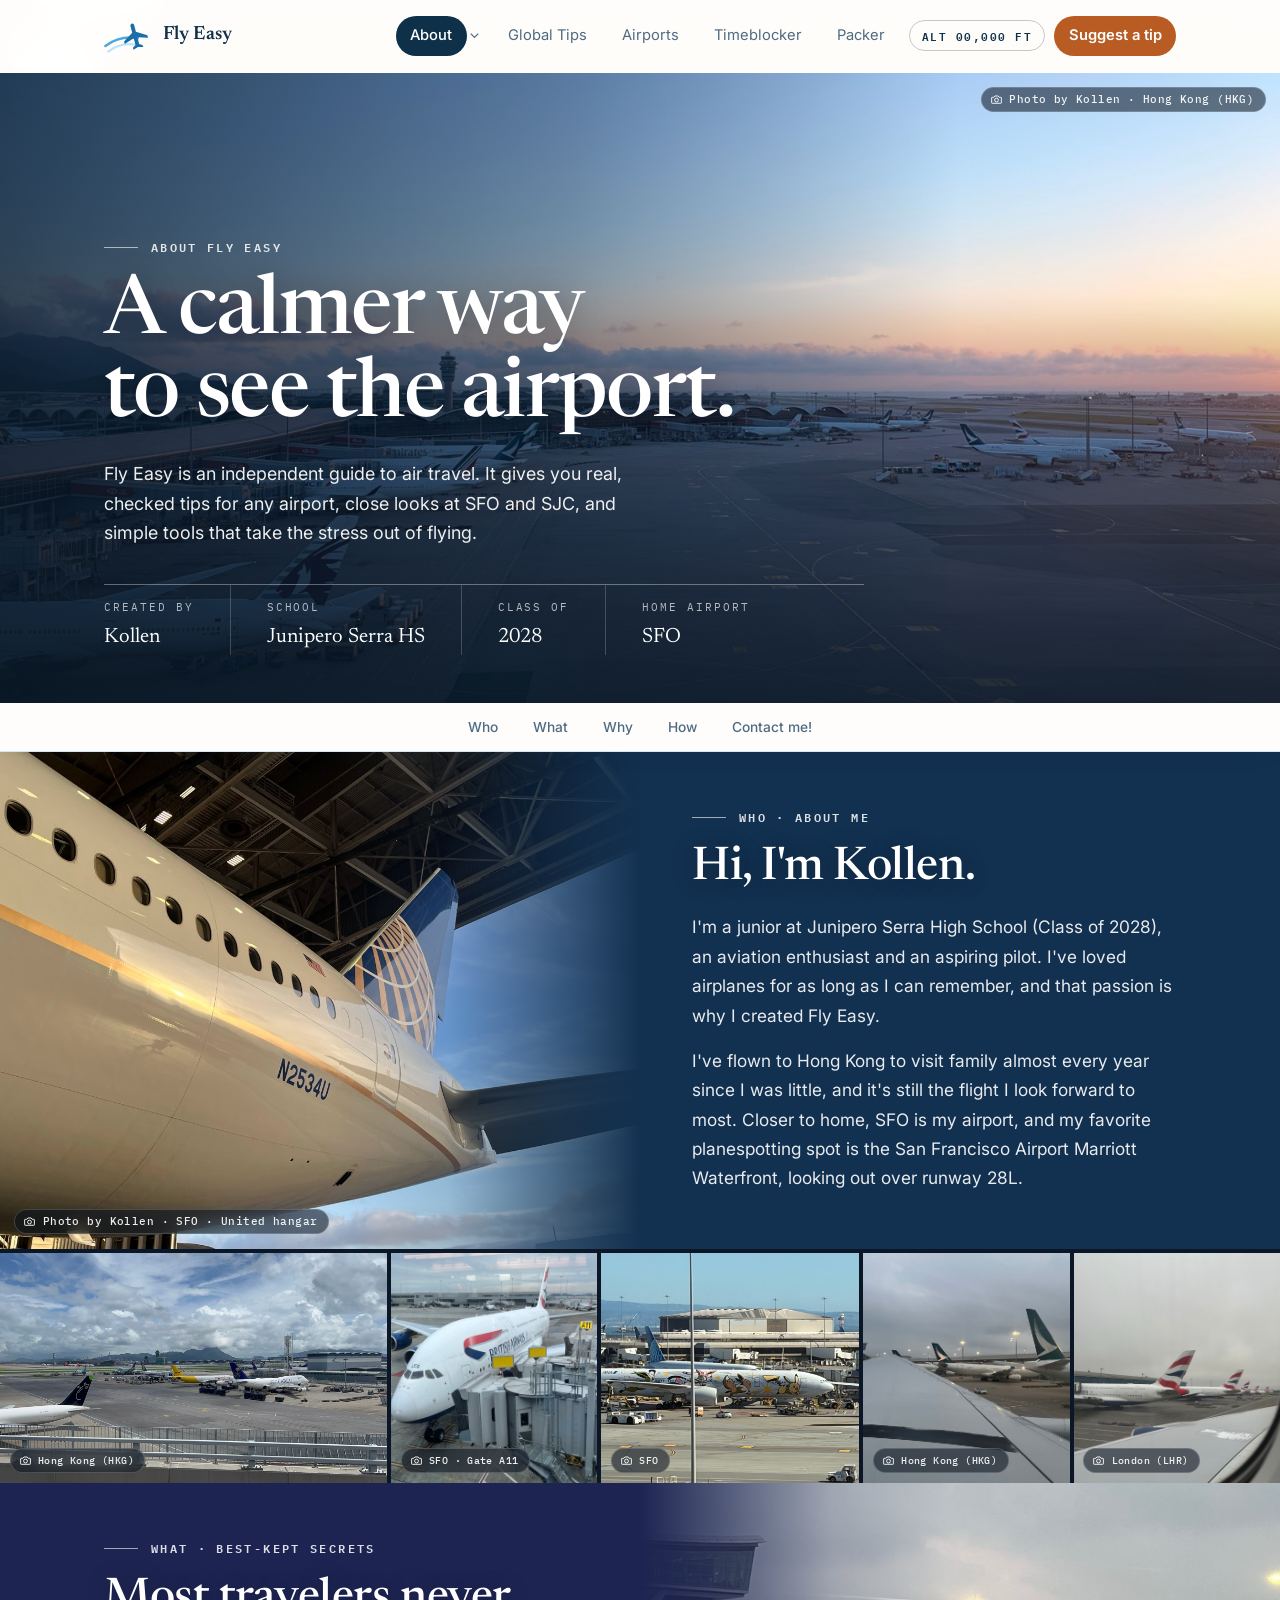
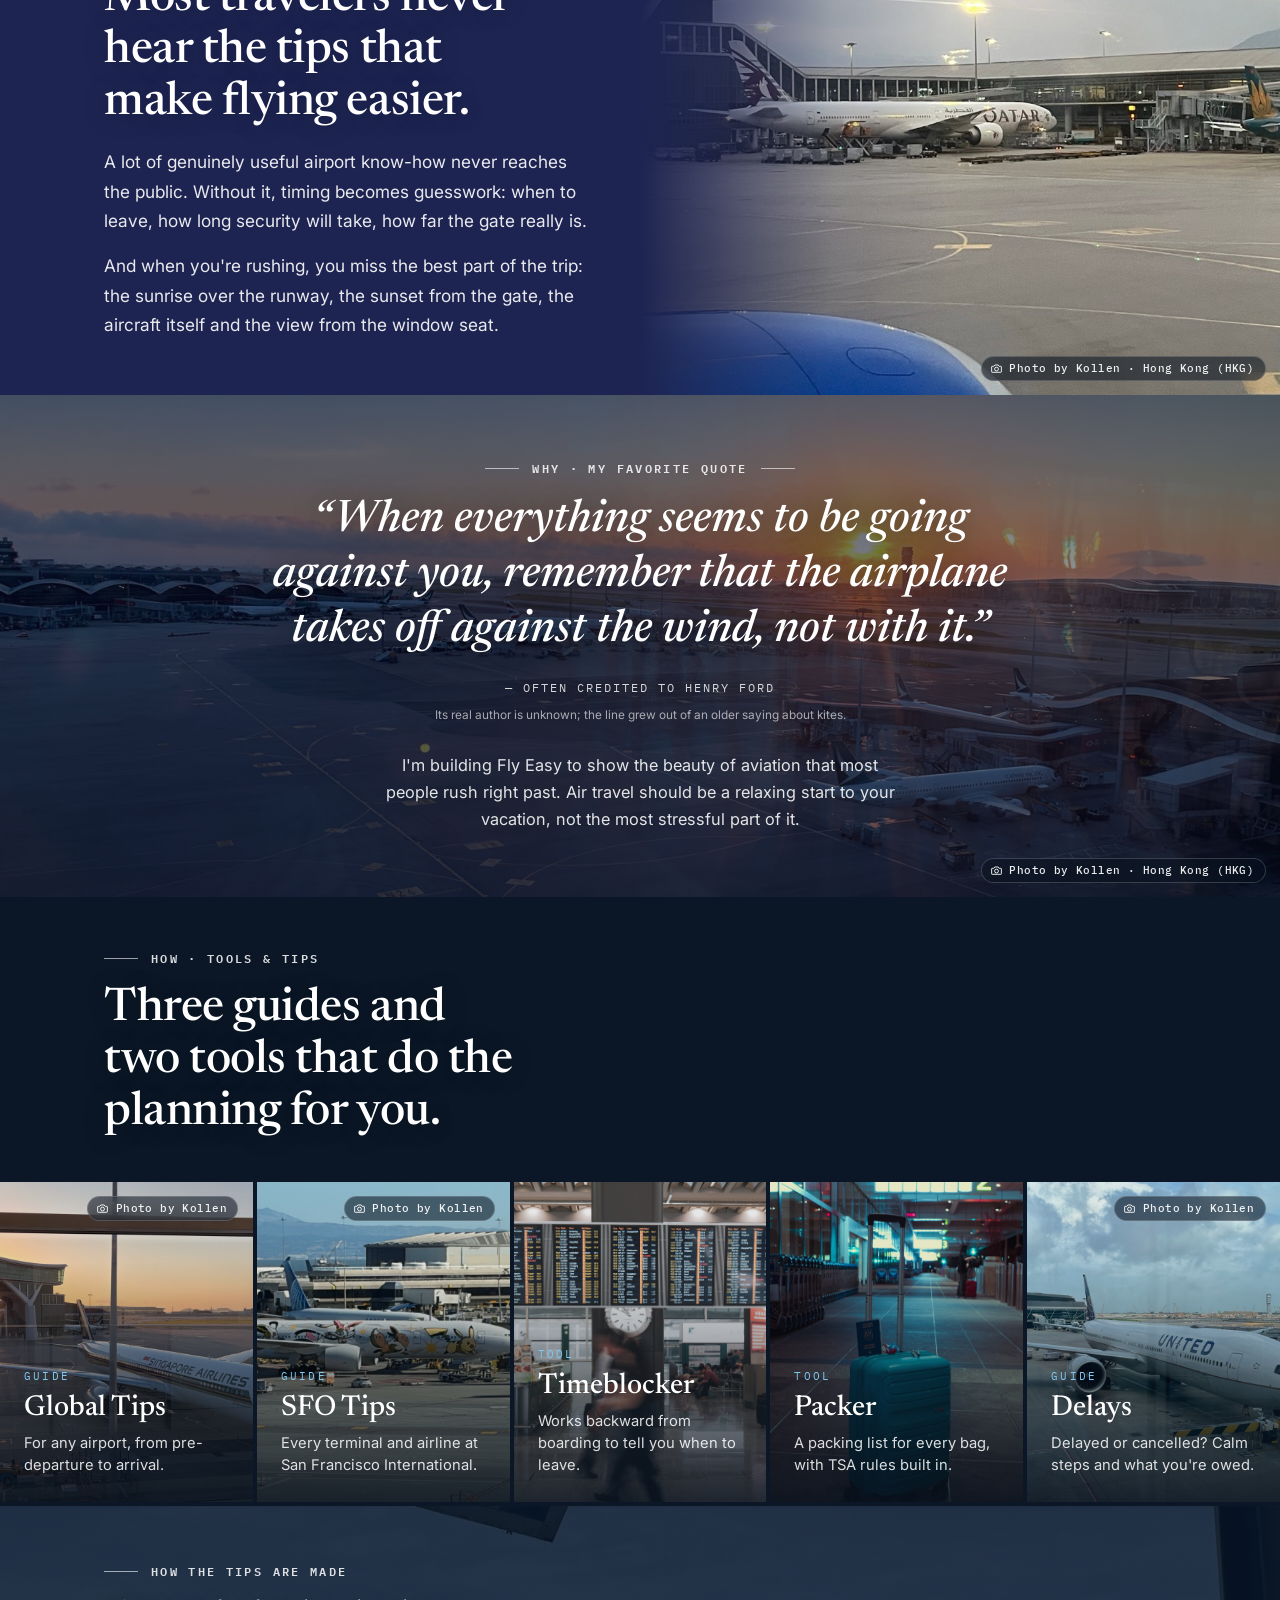
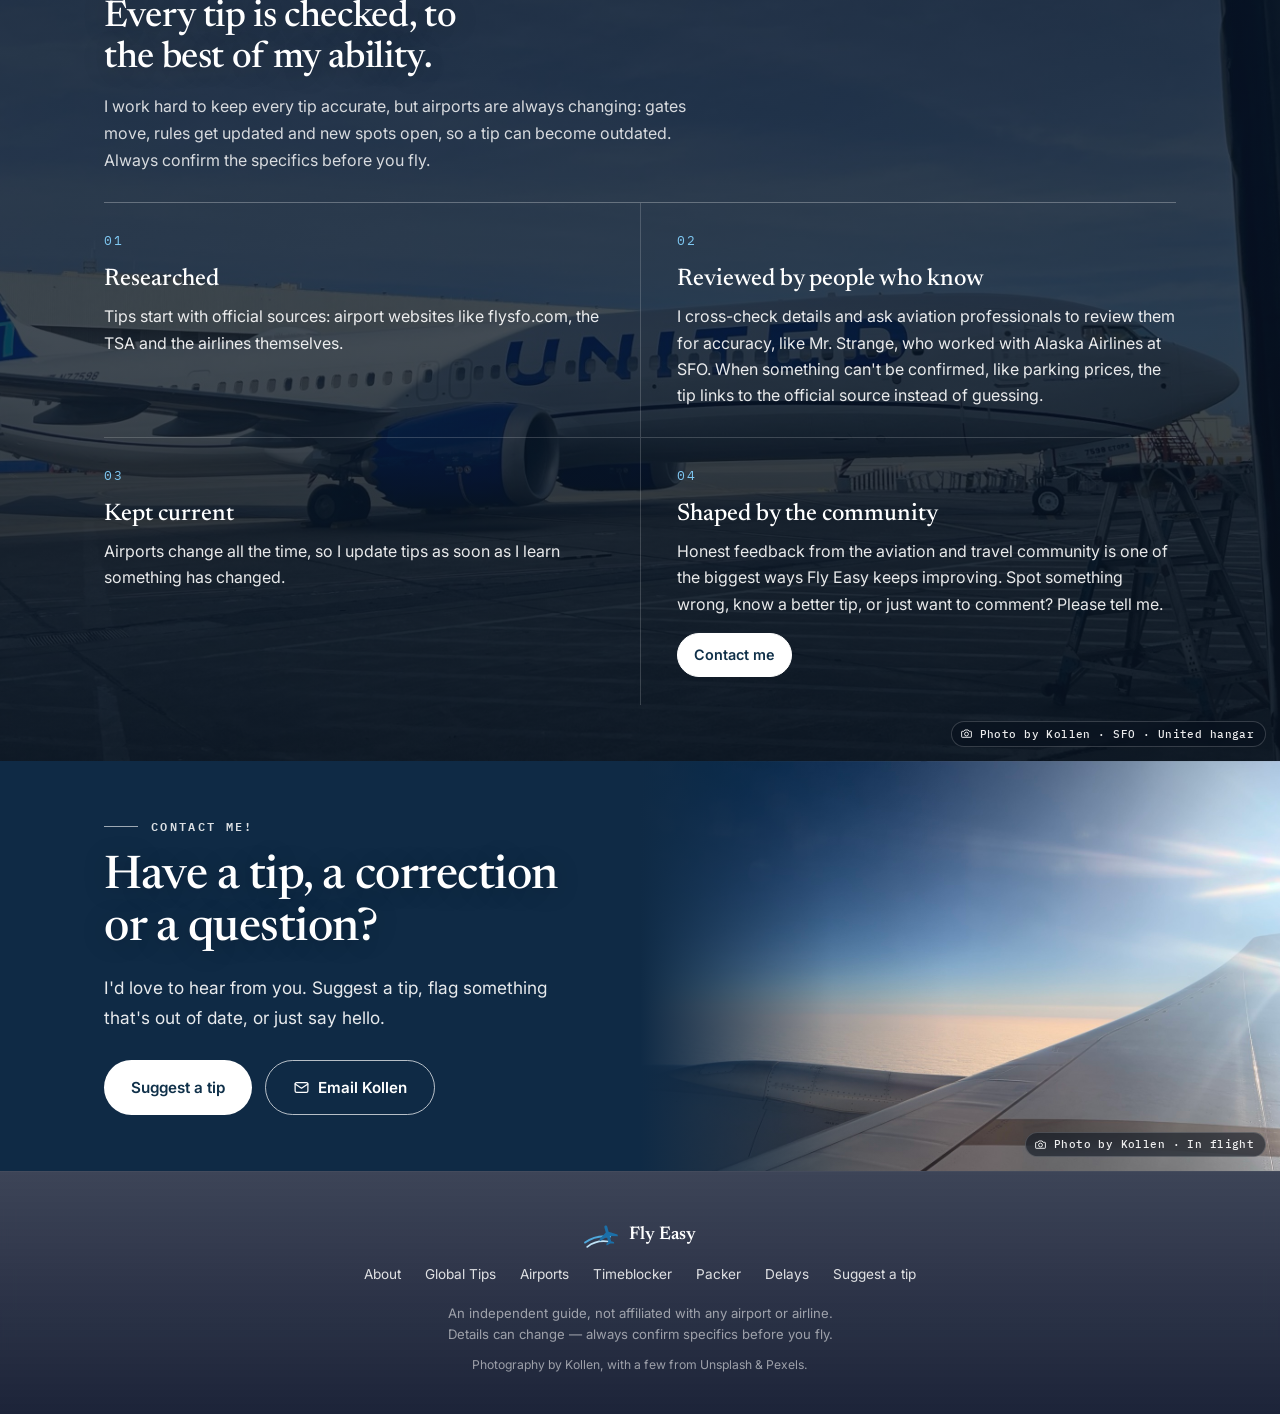
==== commit ac40e2a0: "Compact phone Timeblocker with touch reordering Phone steps are now slim summary rows (time, minutes" ====
--- a/index.html
+++ b/index.html
@@ -16,7 +16,7 @@
 <link rel="preconnect" href="https://fonts.googleapis.com">
 <link rel="preconnect" href="https://fonts.gstatic.com" crossorigin>
 <link href="https://fonts.googleapis.com/css2?family=Newsreader:ital,wght@0,500;0,600;1,500&family=Inter:wght@400;500;600;700&family=IBM+Plex+Mono:wght@500;600&display=swap" rel="stylesheet">
-<link rel="stylesheet" href="styles.css?v=115">
+<link rel="stylesheet" href="styles.css?v=118">
 <link rel="stylesheet" href="motion.css?v=2">
 <script src="motion.js?v=6"></script>
 </head>
@@ -305,6 +305,6 @@
   <a class="survey-toast__cta" id="surveyToastCta" href="https://forms.gle/eSWeZWQoHny6DYSU7" target="_blank" rel="noopener">Take the survey</a>
 </div>
 
-<script src="script.js?v=120"></script>
+<script src="script.js?v=122"></script>
 </body>
 </html>
--- a/styles.css
+++ b/styles.css
@@ -6091,3 +6091,156 @@
   .tb-pair__range { height: 32px; margin: 0; touch-action: pan-y; }
   .tb-pair__split { min-height: 36px; }
 }
+
+/* ============================================================
+   Timeblocker v5: compact phone steps + touch sorting
+   ============================================================ */
+.tb-sum, .tb-grip, .tb-acts { display: none; }
+.tb-block__edit, .tb-block__edit-in { display: block; }
+
+/* touch sorting (phones and tablets) */
+.tb-timeline.is-sorting { -webkit-user-select: none; user-select: none; }
+.tb-timeline.is-sorting .tb-block.is-shifting { transition: transform 0.22s var(--ease); }
+.tb-block.is-lifted {
+  z-index: 20;
+  background: #fff;
+  border-color: var(--tb-warm);
+  box-shadow: 0 18px 36px rgba(15, 48, 73, 0.24), 0 0 0 3px rgba(224, 138, 30, 0.28);
+  transition: box-shadow 0.2s ease;
+  will-change: transform;
+}
+.tb-block.is-lifted.is-settling { transition: transform 0.2s var(--ease), box-shadow 0.2s ease; box-shadow: 0 4px 10px rgba(15, 48, 73, 0.12); }
+.tb-block.is-moved { animation: tb-moved 0.9s var(--ease); }
+@keyframes tb-moved { 0% { background: var(--tb-warm-tint); } 100% { background: var(--cloud-white); } }
+
+@media (max-width: 640px) {
+  .tb-timeline { padding-left: 20px; }
+  .tb-timeline__rail { left: 6px; }
+  .tb-block {
+    align-items: flex-start;
+    gap: 0.5rem;
+    padding: 0.45rem 0.2rem 0.45rem 0.5rem;
+    margin-bottom: 0.45rem;
+    border-radius: 14px;
+    border-left-width: 4px;
+  }
+  .tb-block::before { left: -19px; top: 21px; width: 8px; height: 8px; }
+  .tb-block__handle { display: none; }
+  .tb-block__icon { width: 32px; height: 32px; border-radius: 9px; margin-top: 4px; }
+  .tb-block__icon svg { width: 16px; height: 16px; }
+
+  /* the one-line summary */
+  .tb-sum {
+    display: flex;
+    align-items: center;
+    gap: 0.55rem;
+    width: 100%;
+    min-height: 40px;
+    padding: 0;
+    border: 0;
+    background: none;
+    font: inherit;
+    text-align: left;
+    color: var(--deep-navy);
+    cursor: pointer;
+    -webkit-tap-highlight-color: transparent;
+    -webkit-touch-callout: none;
+    -webkit-user-select: none;
+    user-select: none;
+  }
+  .tb-sum:focus-visible { outline: 2px solid var(--horizon-blue); outline-offset: 2px; border-radius: 8px; }
+  .tb-sum__time {
+    flex: none;
+    width: 3.9rem;
+    font: 600 0.72rem/1.1 var(--font-mono);
+    color: var(--text-muted);
+    letter-spacing: 0.01em;
+  }
+  .tb-sum__body { flex: 1; min-width: 0; display: flex; flex-direction: column; gap: 0.22rem; }
+  .tb-sum__line { display: flex; align-items: center; gap: 0.35rem; min-width: 0; }
+  .tb-sum__title { flex: 1; min-width: 0; font-size: 0.9rem; font-weight: 600; white-space: nowrap; overflow: hidden; text-overflow: ellipsis; }
+  .tb-sum__warn { flex: none; display: inline-flex; color: var(--warning-red); }
+  .tb-sum__warn svg { width: 14px; height: 14px; }
+  .tb-sum__mins {
+    flex: none;
+    font: 600 0.68rem/1 var(--font-mono);
+    padding: 0.2rem 0.4rem;
+    border-radius: 999px;
+    background: var(--sky-mist);
+    color: var(--deep-navy);
+  }
+  .tb-sum__duo { font-size: 0.7rem; font-weight: 600; color: var(--phase-inflight); white-space: nowrap; overflow: hidden; text-overflow: ellipsis; }
+  .tb-sum__bar { display: block; height: 3px; border-radius: 3px; background: var(--border-soft); overflow: hidden; }
+  .tb-sum__bar i { display: block; height: 100%; border-radius: 3px; background: currentColor; opacity: 0.75; transition: width 0.3s var(--ease); }
+
+  /* grip on the right, where the thumb is */
+  .tb-grip {
+    flex: none;
+    display: flex;
+    flex-direction: column;
+    align-items: center;
+    justify-content: center;
+    gap: 3px;
+    width: 40px;
+    height: 40px;
+    margin-top: 0;
+    border-radius: 10px;
+    color: #94A3B8;
+    touch-action: none;
+    cursor: grab;
+    -webkit-touch-callout: none;
+    -webkit-user-select: none;
+    user-select: none;
+  }
+  .tb-grip i { display: block; width: 16px; height: 2px; border-radius: 2px; background: currentColor; }
+  .tb-grip:active, .tb-block.is-lifted .tb-grip { color: var(--tb-warm); background: var(--tb-warm-tint); }
+
+  /* the editor drawer: tap a step to open it */
+  .tb-block__edit { display: grid; grid-template-rows: 0fr; transition: grid-template-rows 0.32s var(--ease); }
+  .tb-block__edit-in { min-height: 0; overflow: hidden; }
+  .tb-block.is-open .tb-block__edit { grid-template-rows: 1fr; }
+  .tb-block.is-open .tb-block__edit-in { padding-top: 0.55rem; }
+  .tb-block__edit .tb-block__title { background: var(--sky-mist); min-height: 36px; padding: 6px 10px; font-size: 0.88rem; font-weight: 600; flex-basis: 100%; }
+  .tb-block.is-open { box-shadow: 0 8px 22px rgba(15, 48, 73, 0.1); }
+  .tb-block.is-open .tb-sum__bar { opacity: 0; }
+  .tb-block__top { margin-bottom: 6px; }
+  .tb-block__top .tb-block__remove { display: none; }
+  .tb-block__note { margin-left: 0; width: 100%; }
+  .tb-acts { display: flex; flex-wrap: wrap; gap: 0.4rem; margin: 0.6rem 0 0.15rem; }
+  .tb-act {
+    display: inline-flex;
+    align-items: center;
+    gap: 0.3rem;
+    min-height: 36px;
+    padding: 0 0.7rem;
+    border-radius: 999px;
+    border: 1px solid var(--border-soft);
+    background: var(--cloud-white);
+    font: 600 0.76rem/1 var(--font-body);
+    color: var(--deep-navy);
+    cursor: pointer;
+    -webkit-tap-highlight-color: transparent;
+  }
+  .tb-act svg { width: 14px; height: 14px; fill: none; stroke: currentColor; stroke-width: 2.2; stroke-linecap: round; stroke-linejoin: round; }
+  .tb-act:active { transform: scale(0.97); }
+  .tb-act:disabled { opacity: 0.38; cursor: default; }
+  .tb-act--danger { color: var(--warning-red); border-color: rgba(220, 38, 38, 0.25); }
+}
+@media (max-width: 640px) and (prefers-reduced-motion: reduce) {
+  .tb-block__edit, .tb-sum__bar i { transition: none; }
+}
+@media (max-width: 640px) {
+  .tb-sum__body { gap: 0.16rem; }
+  .tb-sum__meta { display: flex; align-items: center; gap: 0.4rem; min-width: 0; }
+  .tb-sum__time { width: auto; font-size: 0.7rem; color: var(--text-muted); }
+  .tb-sum__mins { padding: 0.12rem 0.38rem; font-size: 0.64rem; }
+  .tb-sum__warn { align-items: center; gap: 0.2rem; font-size: 0.64rem; font-weight: 700; }
+  .tb-sum__warn svg { width: 12px; height: 12px; }
+  .tb-sum__title { font-size: 0.92rem; line-height: 1.2; }
+  .tb-sum__bar { margin-top: 0.12rem; }
+}
+
+/* Touch tablets: the left handle is the drag grip, so give it a finger-sized target */
+@media (hover: none) and (pointer: coarse) and (min-width: 641px) {
+  .tb-block__handle { min-width: 40px; min-height: 40px; display: flex; align-items: center; justify-content: center; touch-action: none; }
+}
